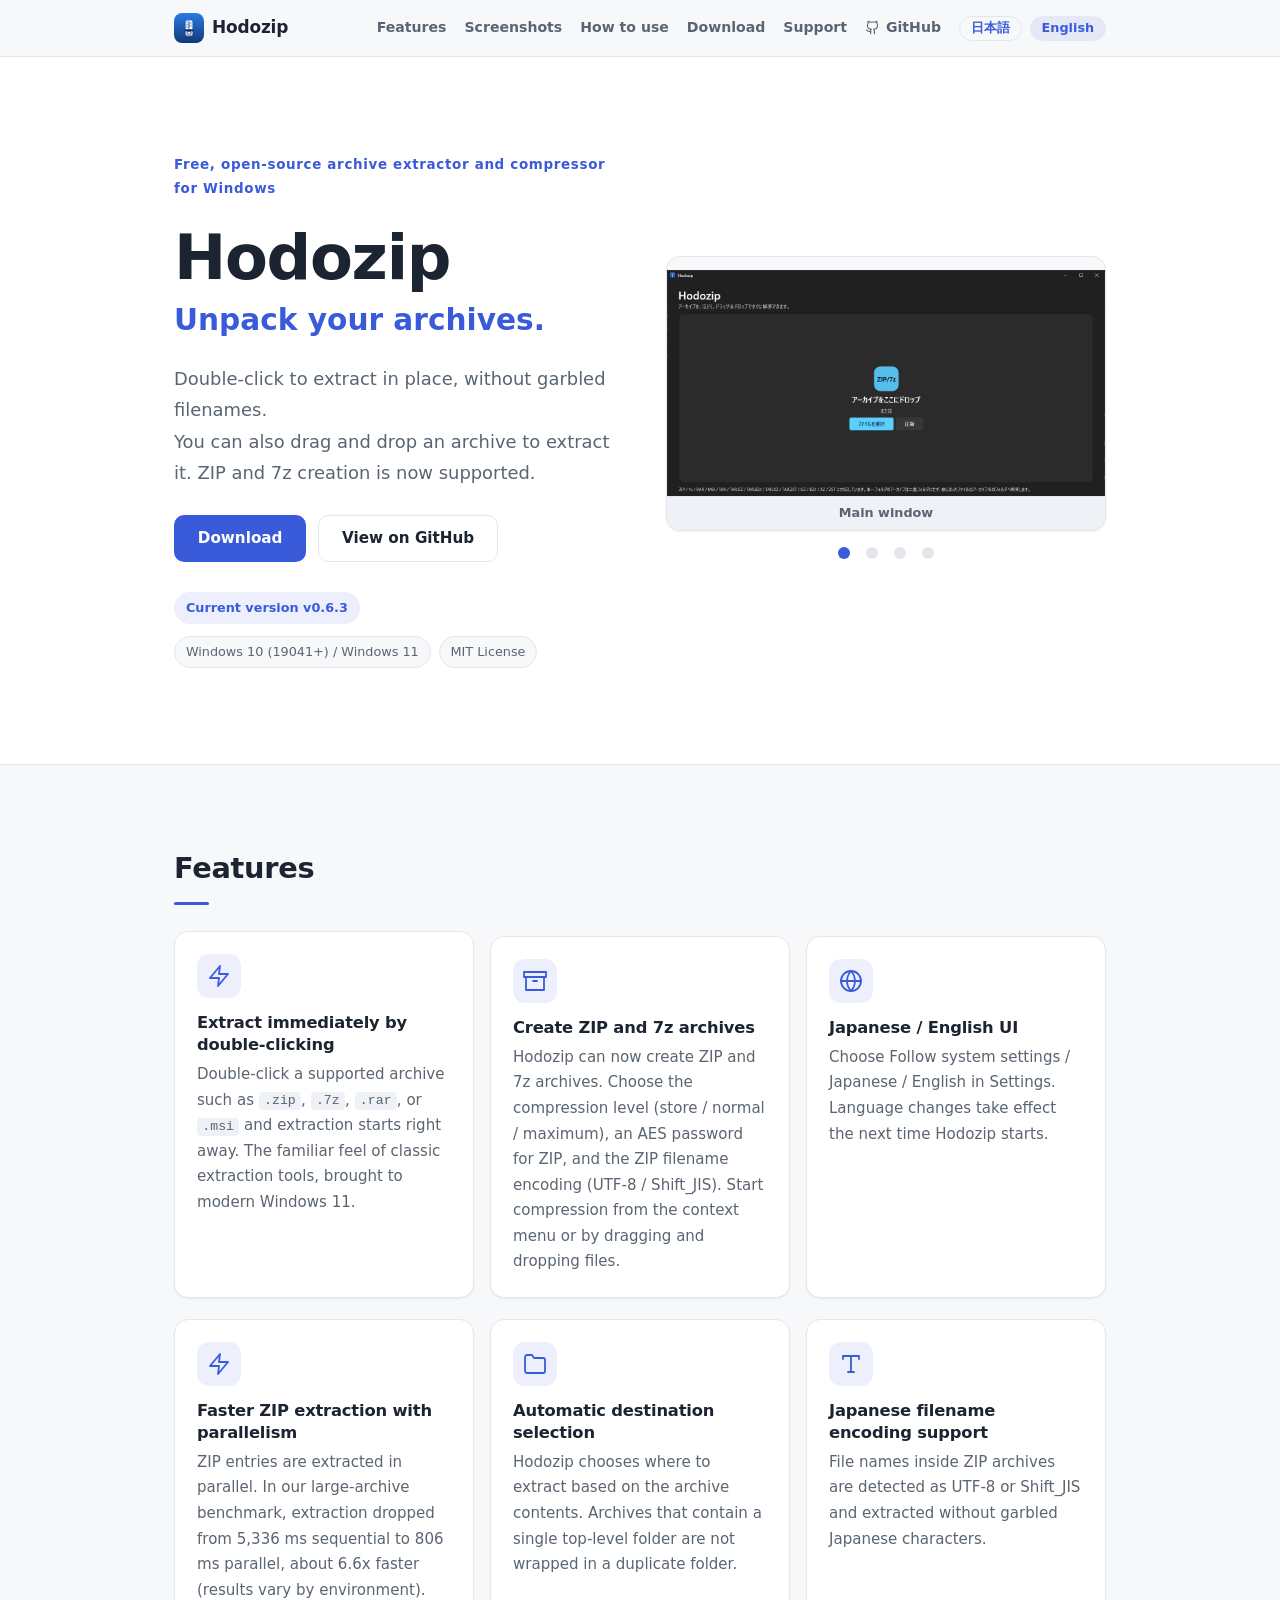
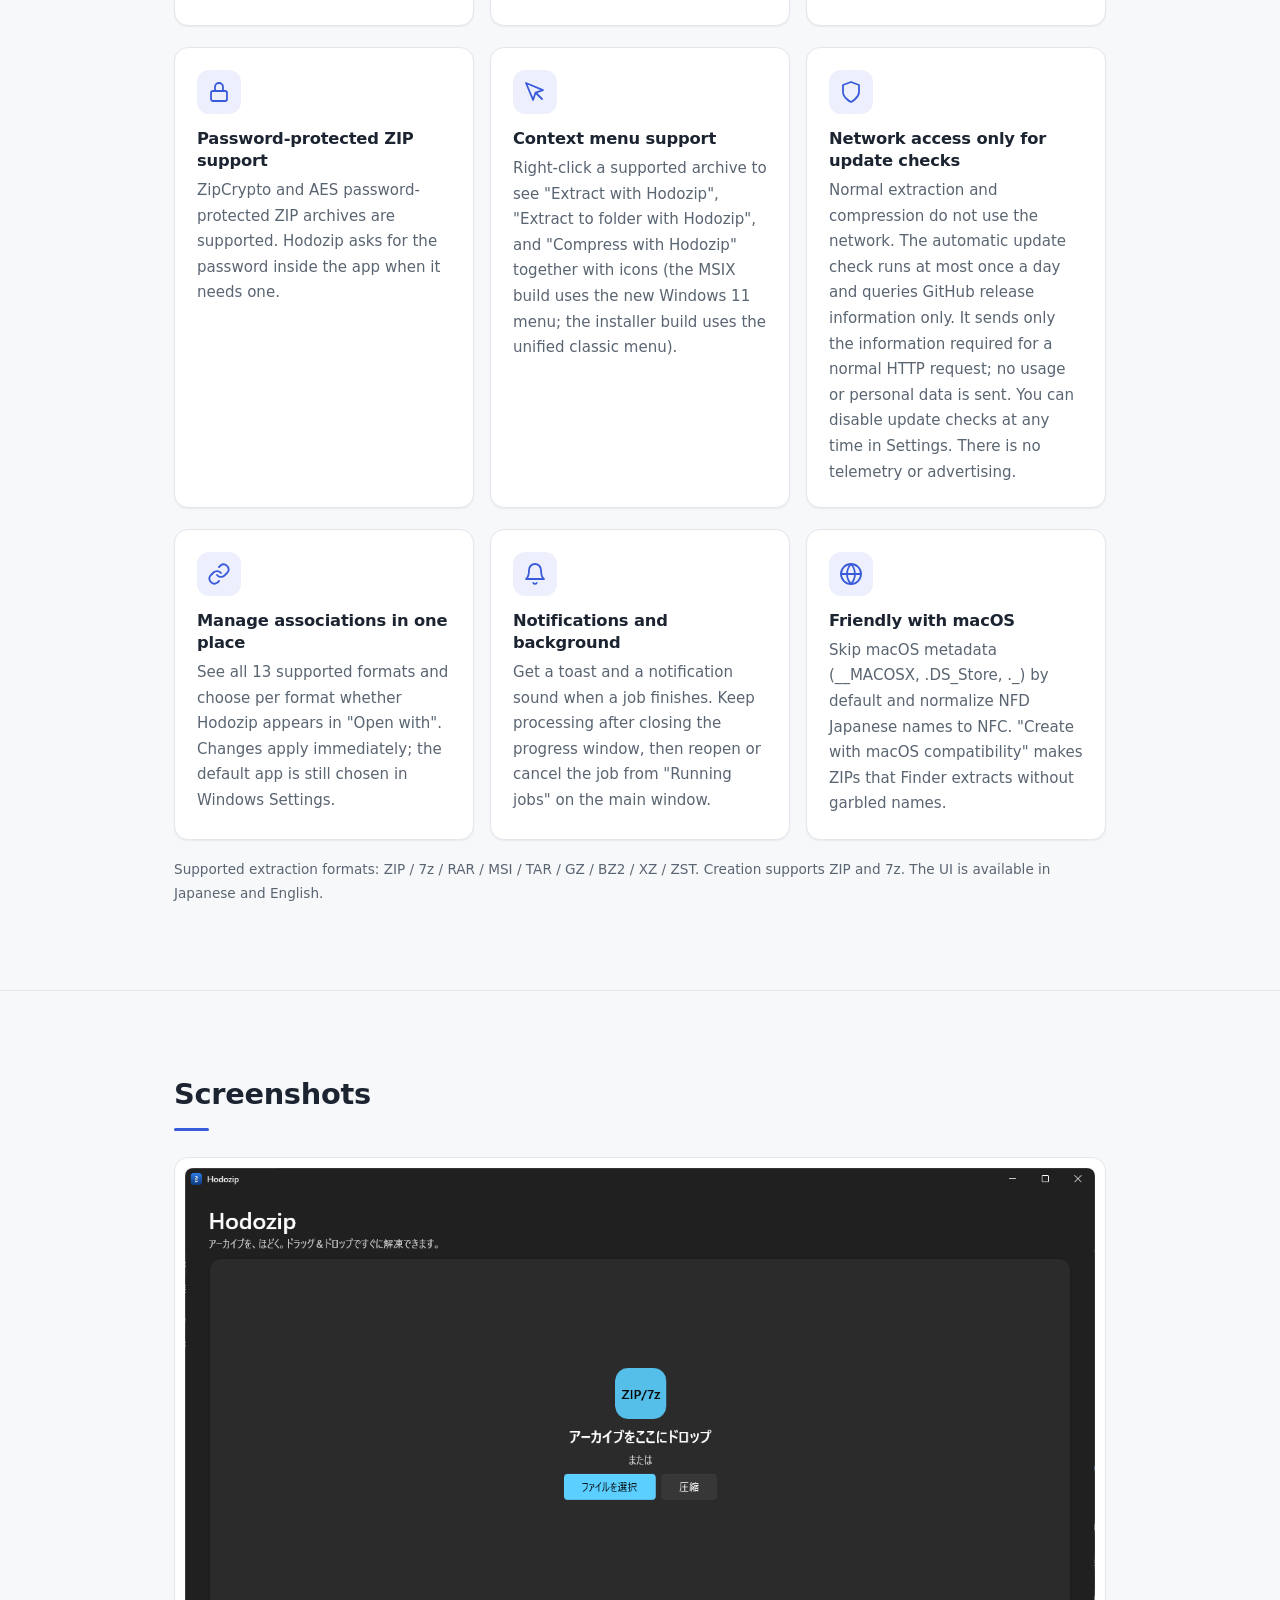
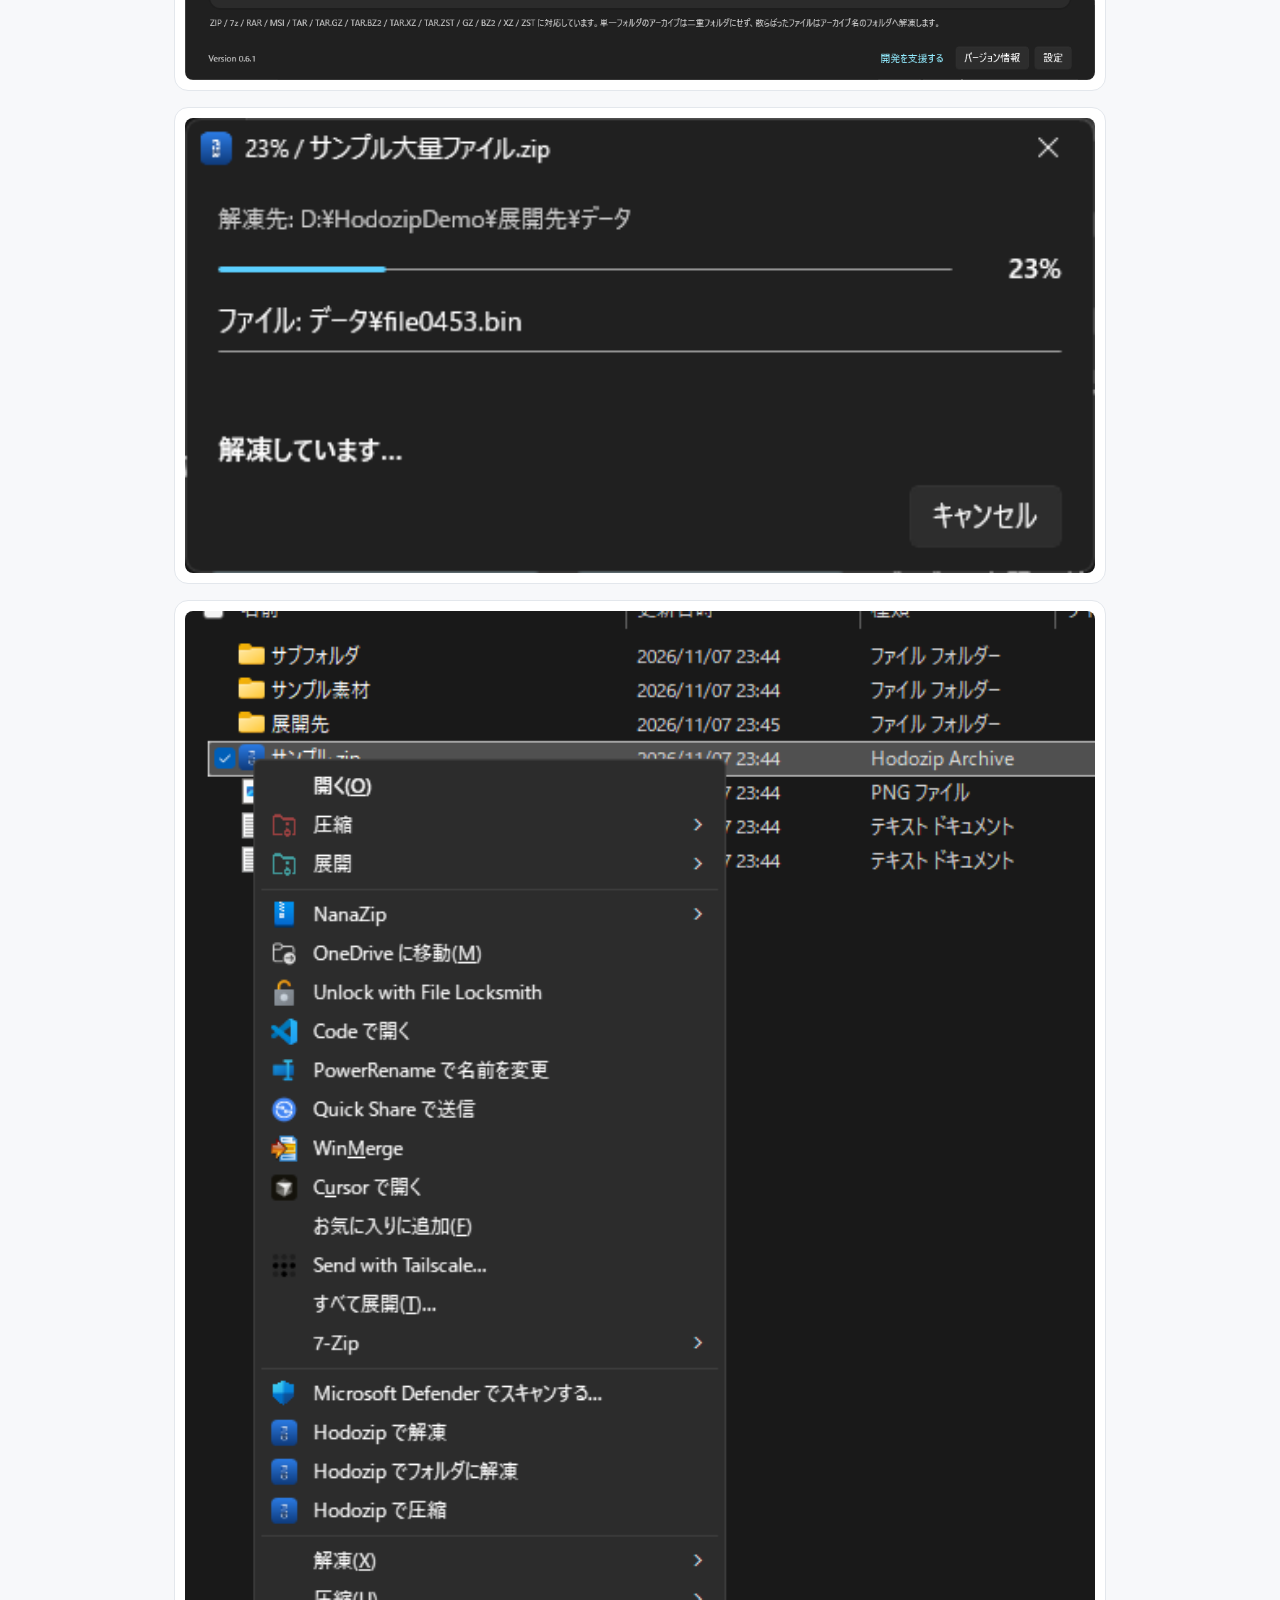
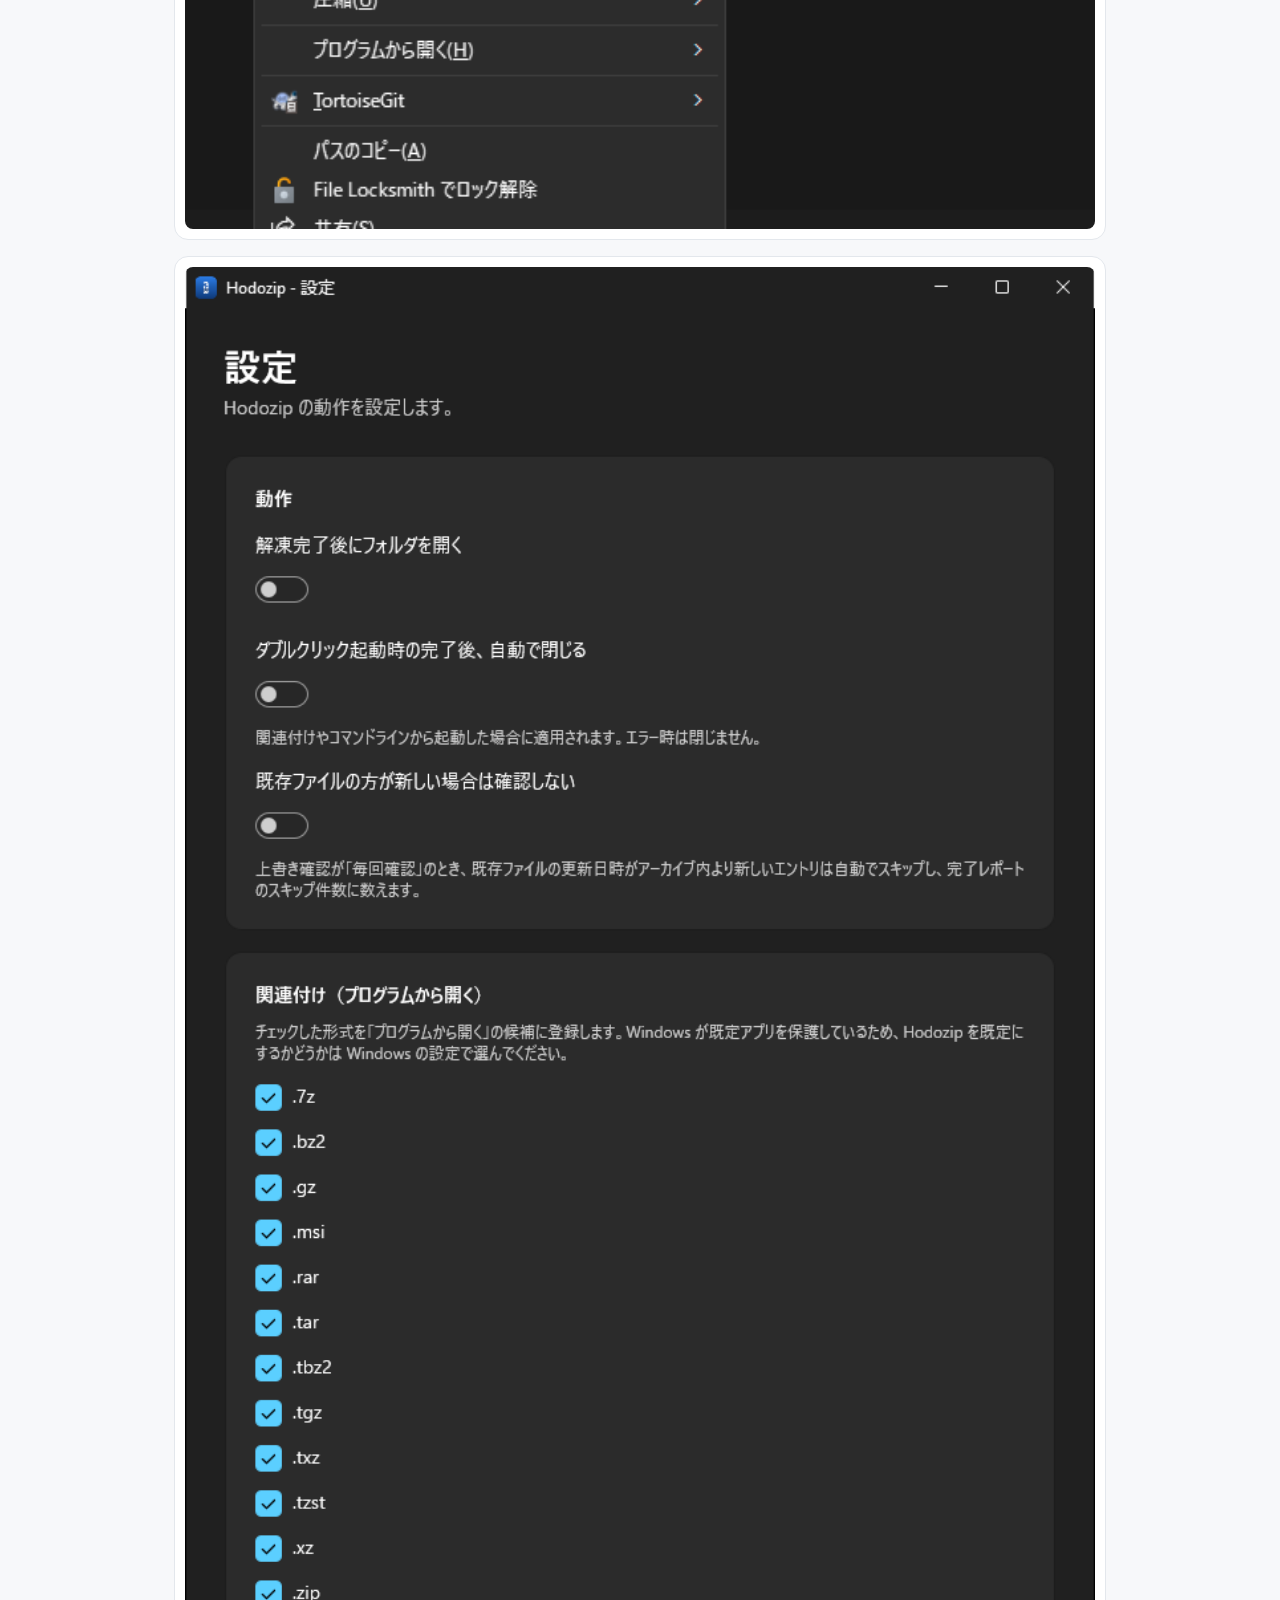
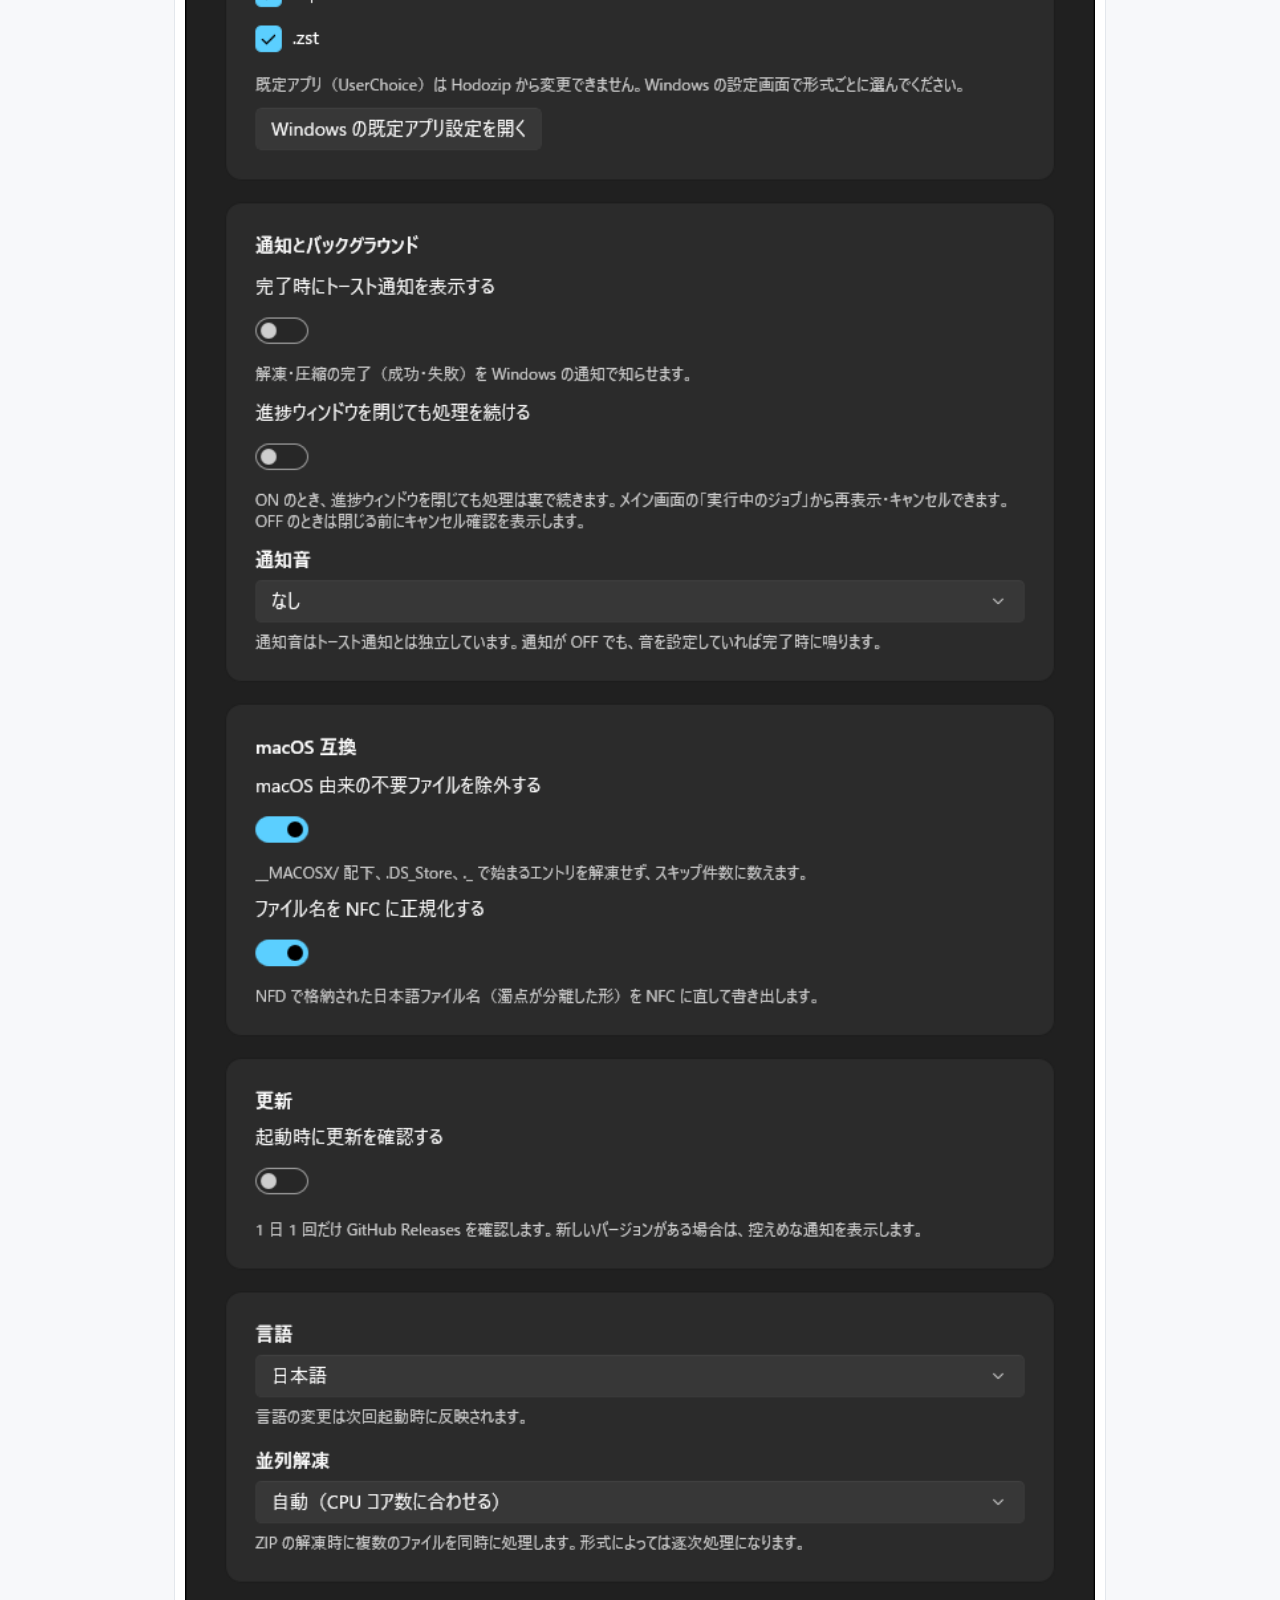
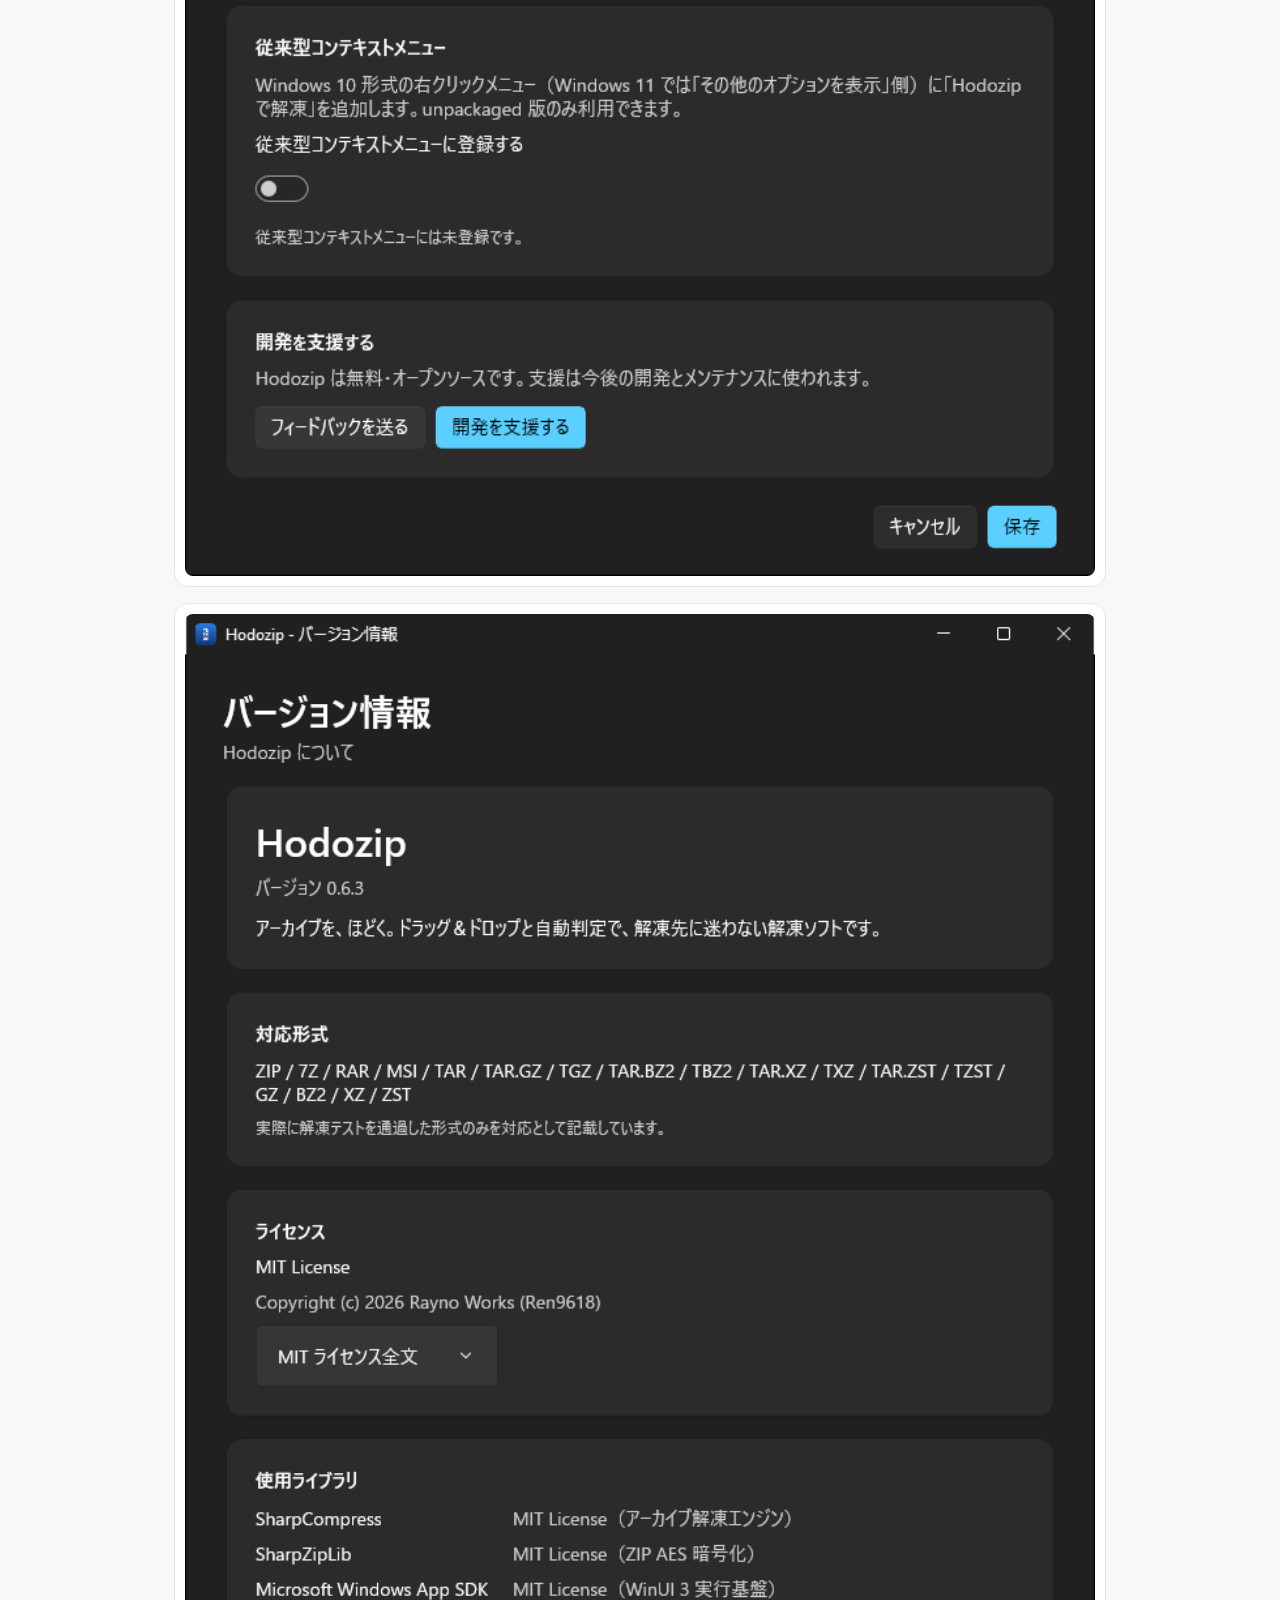
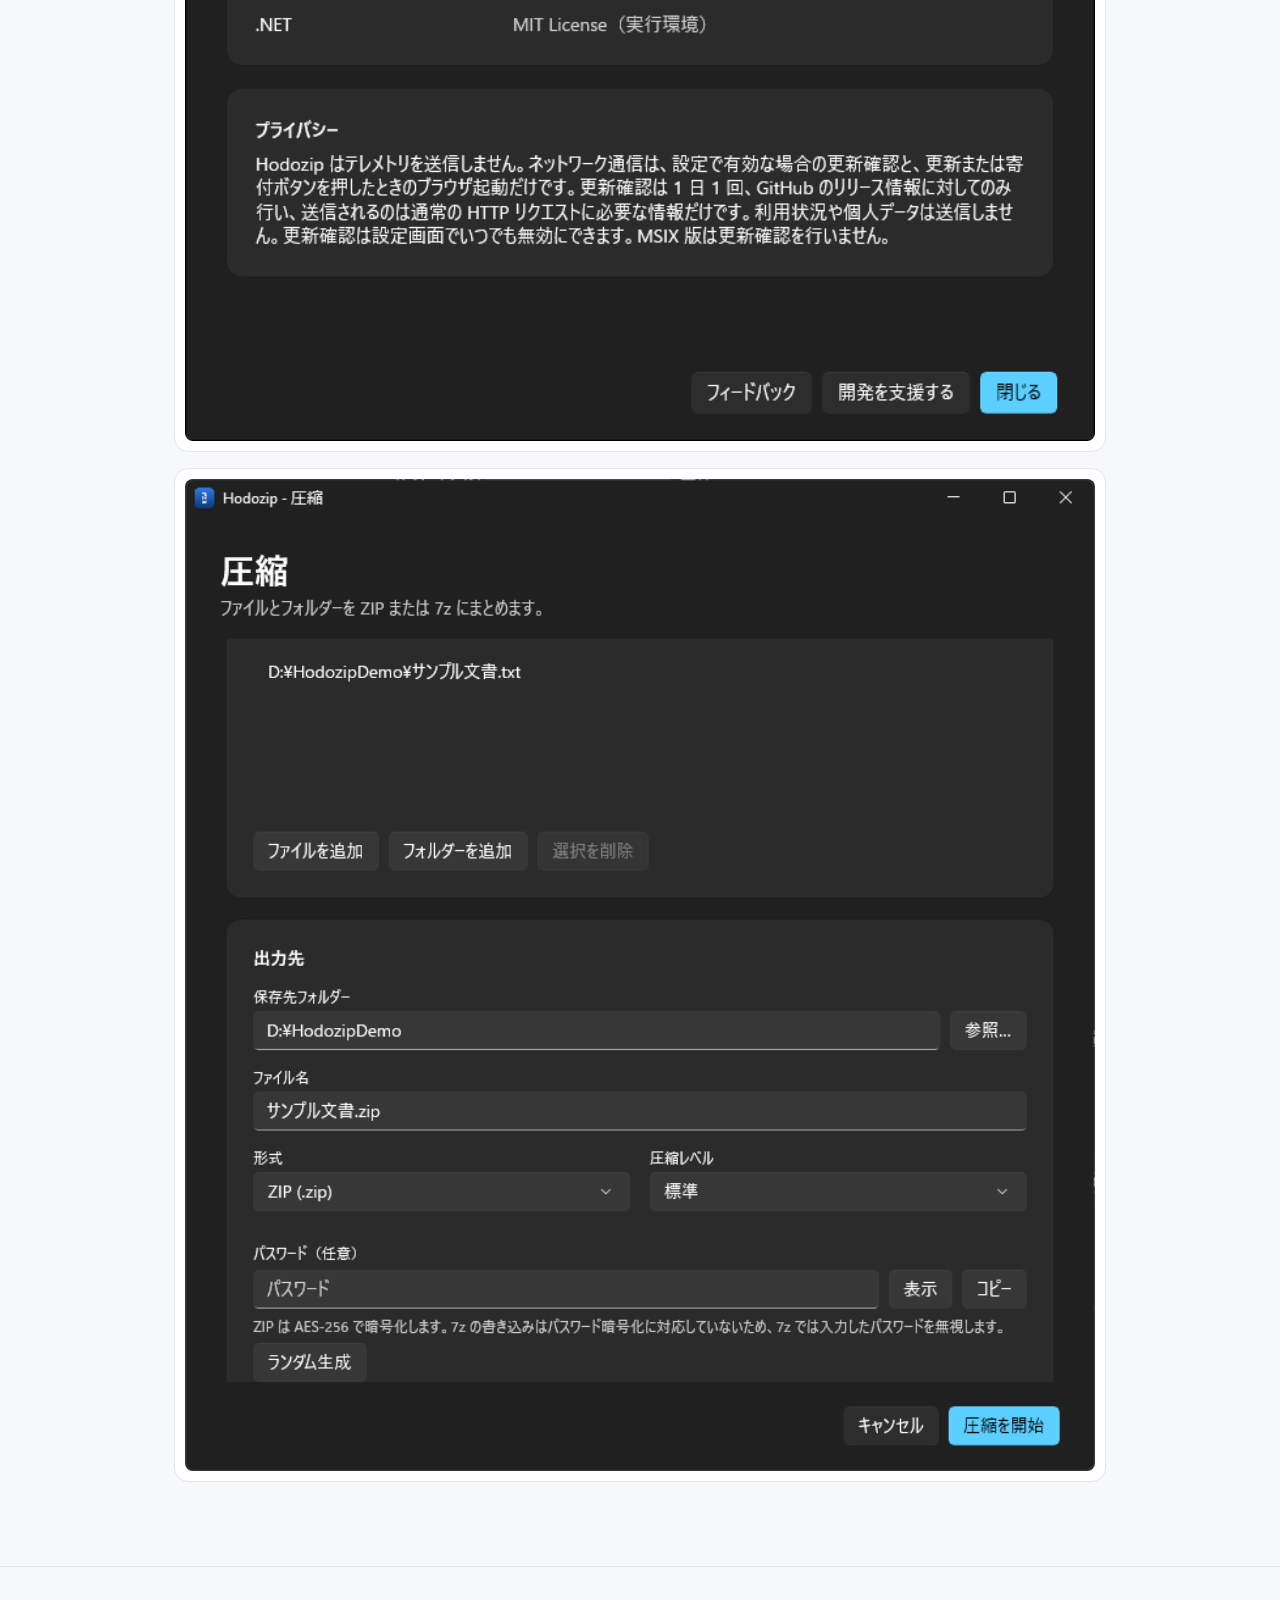
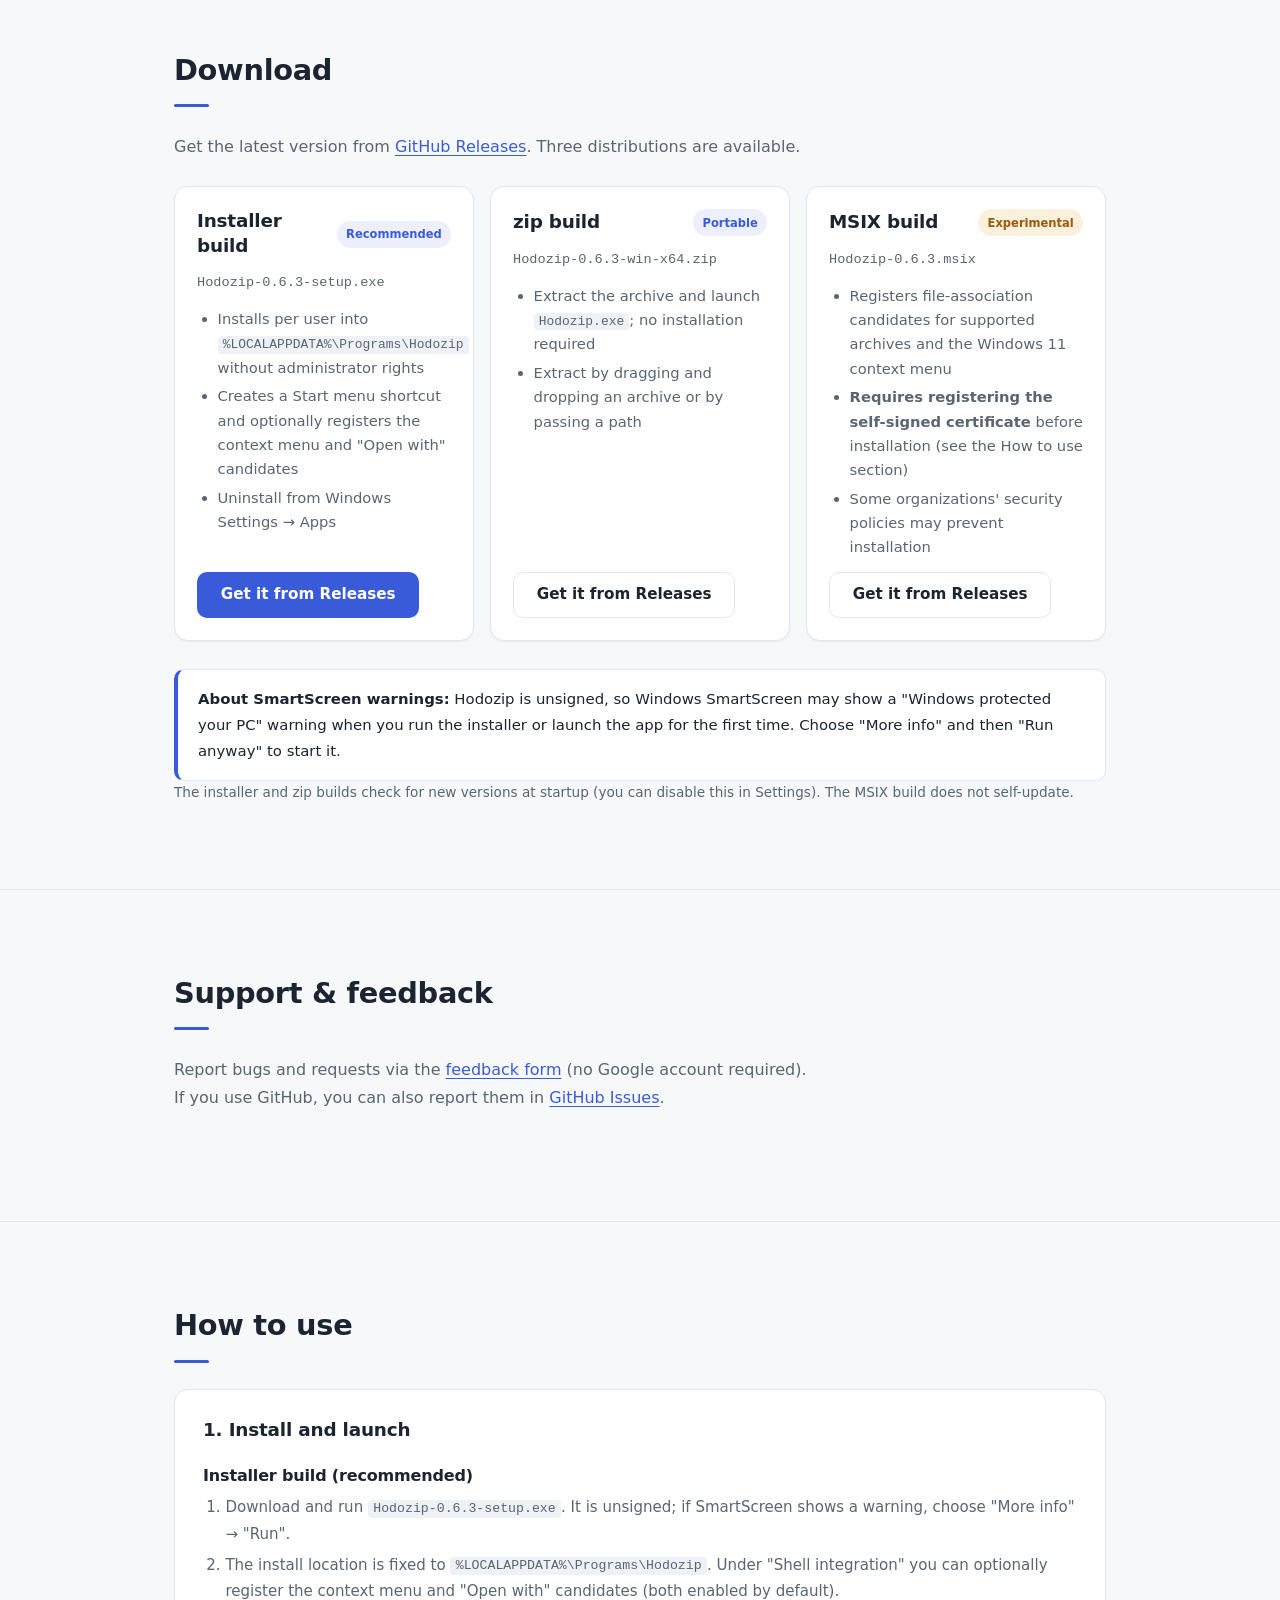
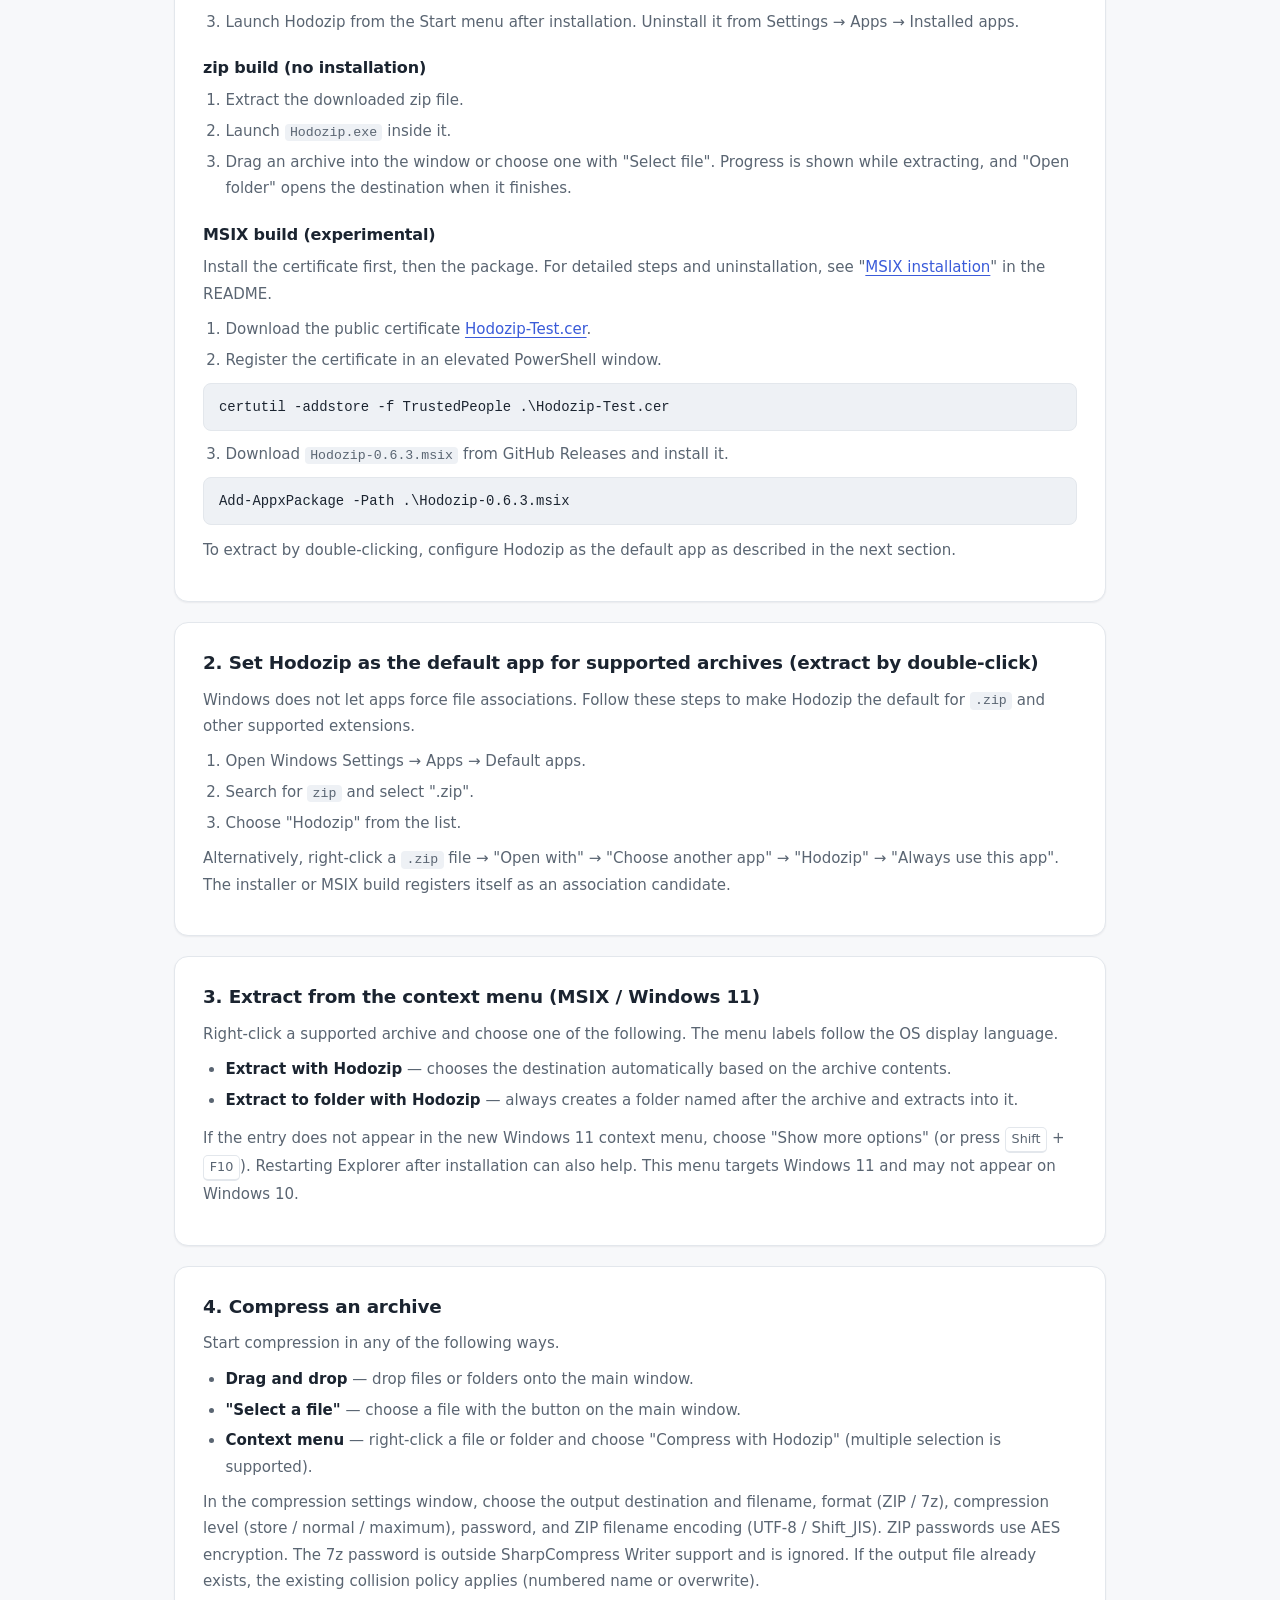
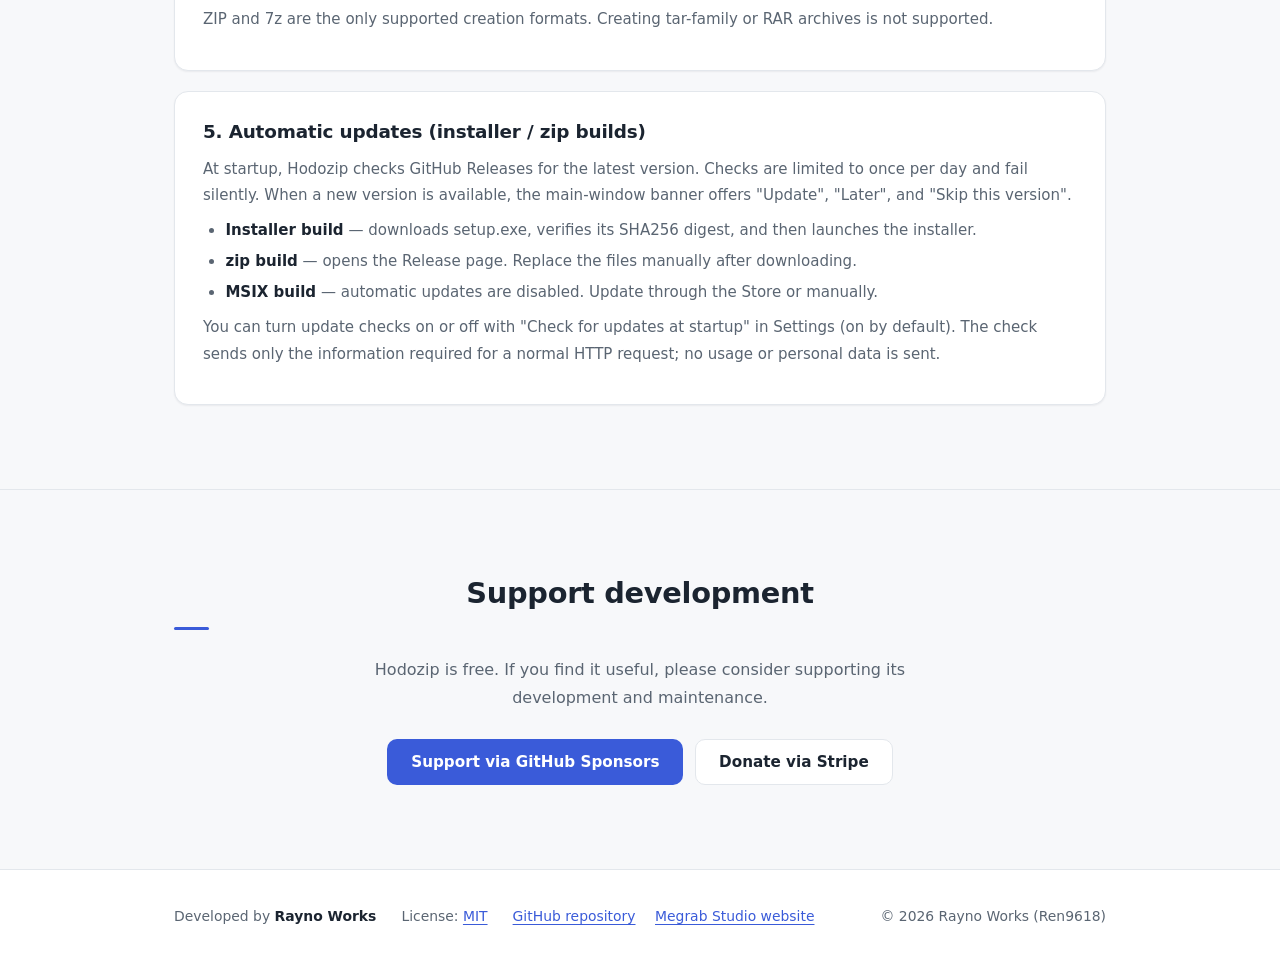
==== docs/en/index.html @ 1a8f5088 "docs: update website for v0.6.3" ====
<!DOCTYPE html>
<html lang="en">
<head>
<meta charset="utf-8">
<meta name="viewport" content="width=device-width, initial-scale=1">
<meta name="color-scheme" content="light dark">
<title>Hodozip | Unpack your archives. Archive extractor and compressor for Windows</title>
<meta name="description" content="Hodozip is a free, open-source archive extractor and compressor for Windows. Extract ZIP / 7z / RAR / MSI and more, and create ZIP / 7z archives. No telemetry or ads. Update checks can be disabled in Settings.">

<!-- OGP: add <meta property="og:image" content="relative image path"> below once a real image is available -->
<meta property="og:title" content="Hodozip | Unpack your archives.">
<meta property="og:description" content="A free, open-source archive extractor and compressor for Windows. Extract ZIP / 7z / RAR / MSI and more, and create ZIP / 7z archives.">
<meta property="og:type" content="website">

<!-- favicon: the app icon embedded in the exe (src/Hodozip/Assets/Hodozip.ico) is the source of truth -->
<link rel="icon" href="../favicon.ico" sizes="any">
<link rel="icon" type="image/png" sizes="32x32" href="../icons/icon-32.png">
<link rel="icon" type="image/png" sizes="192x192" href="../icons/icon-192.png">
<link rel="icon" type="image/png" sizes="512x512" href="../icons/icon-512.png">
<link rel="apple-touch-icon" sizes="180x180" href="../icons/apple-touch-icon.png">
<link rel="stylesheet" href="../style.css">
<script src="../js/hero-rotator.js" defer></script>
</head>
<body>

<!-- =========================================
     Site header (sticky; the language switch has moved here)
========================================= -->
<header class="site-header">
  <div class="container site-header-inner">
    <a class="site-brand" href="./">
      <img class="site-brand-icon" src="../icons/icon-32.png" srcset="../icons/icon-32.png 1x, ../icons/icon-192.png 2x" width="30" height="30" alt="Hodozip">
      Hodozip
    </a>
    <nav class="site-nav" aria-label="In-page navigation">
      <a class="nav-features" href="#features">Features</a>
      <a class="nav-screenshots" href="#screenshots">Screenshots</a>
      <a class="nav-howto" href="#howto">How to use</a>
      <a class="nav-download" href="#download">Download</a>
      <a class="nav-support" href="#support">Support</a>
      <a class="nav-github" href="https://github.com/Ren9618/Hodozip">
        <svg viewBox="0 0 24 24" aria-hidden="true"><path d="M15 22v-4a4.8 4.8 0 0 0-1-3.5c3 0 6-2 6-5.5.08-1.25-.27-2.48-1-3.5.28-1.15.28-2.35 0-3.5 0 0-1 0-3 1.5-2.64-.5-5.36-.5-8 0C6 2 5 2 5 2c-.3 1.15-.3 2.35 0 3.5A5.403 5.403 0 0 0 4 9c0 3.5 3 5.5 6 5.5-.39.49-.68 1.05-.85 1.65-.17.6-.22 1.23-.15 1.85v4"/><path d="M9 18c-4.51 2-5-2-7-2"/></svg>
        GitHub
      </a>
    </nav>
    <nav class="lang-switch" aria-label="Language">
      <a href="../" lang="ja">日本語</a>
      <span aria-current="page">English</span>
    </nav>
  </div>
</header>

<!-- =========================================
     Hero
========================================= -->
<header class="hero">
  <div class="container hero-grid">
    <div class="hero-text">
      <p class="hero-eyebrow">Free, open-source archive extractor and compressor for Windows</p>
      <h1 class="hero-title">Hodozip</h1>
      <p class="hero-tagline">Unpack your archives.</p>
      <p class="hero-lead">Double-click to extract in place, without garbled filenames.<br>
      You can also drag and drop an archive to extract it. ZIP and 7z creation is now supported.</p>
      <div class="hero-actions">
        <a class="btn btn-primary" href="https://github.com/Ren9618/Hodozip/releases/latest">Download</a>
        <a class="btn btn-ghost" href="https://github.com/Ren9618/Hodozip">View on GitHub</a>
      </div>
      <ul class="hero-chips" aria-label="Version and requirements">
        <li class="chip-accent">Current version v0.6.3</li>
        <li>Windows 10 (19041+) / Windows 11</li>
        <li>MIT License</li>
      </ul>
    </div>
    <figure class="hero-rot" aria-label="Hodozip screenshot gallery">
      <div class="hero-rot-frame">
        <img class="hero-rot-slide is-active" src="../screenshots/main-window.png" width="1280" height="720" loading="eager" decoding="async" alt="Hodozip's main window. Drop an archive here to extract it." data-caption="Main window">
        <img class="hero-rot-slide" src="../screenshots/context-menu.png" width="560" height="750" loading="lazy" decoding="async" alt="The Explorer right-click menu with 'Extract with Hodozip', 'Extract to folder with Hodozip', and 'Compress with Hodozip'." data-caption="Right-click menu">
        <img class="hero-rot-slide" src="../screenshots/progress.png" width="466" height="233" loading="lazy" decoding="async" alt="The progress window while an archive is being extracted." data-caption="Extracting">
        <img class="hero-rot-slide" src="../screenshots/compression.png" width="746" height="813" loading="lazy" decoding="async" alt="The compression dialog, showing the password field and more." data-caption="Compression dialog">
        <figcaption class="hero-rot-caption" aria-live="polite">Main window</figcaption>
      </div>
      <div class="hero-rot-dots" role="group" aria-label="Switch screenshots">
        <button type="button" class="hero-rot-dot is-active" aria-label="Show slide 1: Main window" aria-current="true"></button>
        <button type="button" class="hero-rot-dot" aria-label="Show slide 2: Right-click menu"></button>
        <button type="button" class="hero-rot-dot" aria-label="Show slide 3: Extracting"></button>
        <button type="button" class="hero-rot-dot" aria-label="Show slide 4: Compression dialog"></button>
      </div>
    </figure>
  </div>
</header>

<main>

<!-- =========================================
     Features
========================================= -->
<section class="section" id="features">
  <div class="container">
    <h2 class="section-title">Features</h2>
    <ul class="feature-grid">
      <li class="card feature">
        <span class="feature-icon" aria-hidden="true">
          <svg viewBox="0 0 24 24"><path d="M13 2 3 14h9l-1 8 10-12h-9l1-8Z"/></svg>
        </span>
        <h3>Extract immediately by double-clicking</h3>
        <p>Double-click a supported archive such as <code>.zip</code>, <code>.7z</code>, <code>.rar</code>, or <code>.msi</code> and extraction starts right away. The familiar feel of classic extraction tools, brought to modern Windows 11.</p>
      </li>
      <li class="card feature">
        <span class="feature-icon" aria-hidden="true">
          <svg viewBox="0 0 24 24"><path d="M21 8v13H3V8"/><path d="M1 3h22v5H1z"/><path d="M10 12h4"/></svg>
        </span>
        <h3>Create ZIP and 7z archives</h3>
        <p>Hodozip can now create ZIP and 7z archives. Choose the compression level (store / normal / maximum), an AES password for ZIP, and the ZIP filename encoding (UTF-8 / Shift_JIS). Start compression from the context menu or by dragging and dropping files.</p>
      </li>
      <li class="card feature">
        <span class="feature-icon" aria-hidden="true">
          <svg viewBox="0 0 24 24"><circle cx="12" cy="12" r="10"/><path d="M2 12h20"/><path d="M12 2a15.3 15.3 0 0 1 4 10 15.3 15.3 0 0 1-4 10 15.3 15.3 0 0 1-4-10 15.3 15.3 0 0 1 4-10z"/></svg>
        </span>
        <h3>Japanese / English UI</h3>
        <p>Choose Follow system settings / Japanese / English in Settings. Language changes take effect the next time Hodozip starts.</p>
      </li>
      <li class="card feature">
        <span class="feature-icon" aria-hidden="true">
          <svg viewBox="0 0 24 24"><path d="M13 2 3 14h9l-1 8 10-12h-9l1-8Z"/></svg>
        </span>
        <h3>Faster ZIP extraction with parallelism</h3>
        <p>ZIP entries are extracted in parallel. In our large-archive benchmark, extraction dropped from 5,336 ms sequential to 806 ms parallel, about 6.6x faster (results vary by environment).</p>
      </li>
      <li class="card feature">
        <span class="feature-icon" aria-hidden="true">
          <svg viewBox="0 0 24 24"><path d="M22 19a2 2 0 0 1-2 2H4a2 2 0 0 1-2-2V5a2 2 0 0 1 2-2h5l2 3h9a2 2 0 0 1 2 2z"/></svg>
        </span>
        <h3>Automatic destination selection</h3>
        <p>Hodozip chooses where to extract based on the archive contents. Archives that contain a single top-level folder are not wrapped in a duplicate folder.</p>
      </li>
      <li class="card feature">
        <span class="feature-icon" aria-hidden="true">
          <svg viewBox="0 0 24 24"><polyline points="4 7 4 4 20 4 20 7"/><line x1="9" y1="20" x2="15" y2="20"/><line x1="12" y1="4" x2="12" y2="20"/></svg>
        </span>
        <h3>Japanese filename encoding support</h3>
        <p>File names inside ZIP archives are detected as UTF-8 or Shift_JIS and extracted without garbled Japanese characters.</p>
      </li>
      <li class="card feature">
        <span class="feature-icon" aria-hidden="true">
          <svg viewBox="0 0 24 24"><rect x="4" y="11" width="16" height="10" rx="2"/><path d="M8 11V7a4 4 0 0 1 8 0v4"/></svg>
        </span>
        <h3>Password-protected ZIP support</h3>
        <p>ZipCrypto and AES password-protected ZIP archives are supported. Hodozip asks for the password inside the app when it needs one.</p>
      </li>
      <li class="card feature">
        <span class="feature-icon" aria-hidden="true">
          <svg viewBox="0 0 24 24"><path d="M3 3l7.07 16.97 2.51-7.39 7.39-2.51L3 3z"/><path d="M13 13l6 6"/></svg>
        </span>
        <h3>Context menu support</h3>
        <p>Right-click a supported archive to see "Extract with Hodozip", "Extract to folder with Hodozip", and "Compress with Hodozip" together with icons (the MSIX build uses the new Windows 11 menu; the installer build uses the unified classic menu).</p>
      </li>
      <li class="card feature">
        <span class="feature-icon" aria-hidden="true">
          <svg viewBox="0 0 24 24"><path d="M12 22s8-4 8-10V5l-8-3-8 3v7c0 6 8 10 8 10z"/></svg>
        </span>
        <h3>Network access only for update checks</h3>
        <p>Normal extraction and compression do not use the network. The automatic update check runs at most once a day and queries GitHub release information only. It sends only the information required for a normal HTTP request; no usage or personal data is sent. You can disable update checks at any time in Settings. There is no telemetry or advertising.</p>
      </li>
      <li class="card feature">
        <span class="feature-icon" aria-hidden="true">
          <svg viewBox="0 0 24 24"><path d="M10 13a5 5 0 0 0 7.5.5l3-3a5 5 0 0 0-7-7l-1.5 1.5"/><path d="M14 11a5 5 0 0 0-7.5-.5l-3 3a5 5 0 0 0 7 7l1.5-1.5"/></svg>
        </span>
        <h3>Manage associations in one place</h3>
        <p>See all 13 supported formats and choose per format whether Hodozip appears in "Open with". Changes apply immediately; the default app is still chosen in Windows Settings.</p>
      </li>
      <li class="card feature">
        <span class="feature-icon" aria-hidden="true">
          <svg viewBox="0 0 24 24"><path d="M18 8a6 6 0 0 0-12 0c0 7-3 9-3 9h18s-3-2-3-9"/><path d="M13.7 21a2 2 0 0 1-3.4 0"/></svg>
        </span>
        <h3>Notifications and background</h3>
        <p>Get a toast and a notification sound when a job finishes. Keep processing after closing the progress window, then reopen or cancel the job from "Running jobs" on the main window.</p>
      </li>
      <li class="card feature">
        <span class="feature-icon" aria-hidden="true">
          <svg viewBox="0 0 24 24"><circle cx="12" cy="12" r="10"/><path d="M2 12h20"/><path d="M12 2a15.3 15.3 0 0 1 4 10 15.3 15.3 0 0 1-4 10 15.3 15.3 0 0 1-4-10 15.3 15.3 0 0 1 4-10z"/></svg>
        </span>
        <h3>Friendly with macOS</h3>
        <p>Skip macOS metadata (__MACOSX, .DS_Store, ._) by default and normalize NFD Japanese names to NFC. "Create with macOS compatibility" makes ZIPs that Finder extracts without garbled names.</p>
      </li>
    </ul>
    <p class="note features-note">Supported extraction formats: ZIP / 7z / RAR / MSI / TAR / GZ / BZ2 / XZ / ZST. Creation supports ZIP and 7z. The UI is available in Japanese and English.</p>
  </div>
</section>

<!-- =========================================
     Screenshots (captured on v0.6.3)
========================================= -->
<section class="section" id="screenshots">
  <div class="container">
    <h2 class="section-title">Screenshots</h2>
    <figure class="shot-frame has-image">
      <img class="shot" src="../screenshots/main-window.png" width="1280" height="720"
           alt="Hodozip main window. Drop an archive here or choose a file to extract it." loading="lazy">
    </figure>
    <figure class="shot-frame has-image" style="margin-top: 16px;">
      <img class="shot" src="../screenshots/progress.png" width="466" height="233"
           alt="Progress window while extracting a large archive, showing overall and per-file progress and the destination." loading="lazy">
    </figure>
    <figure class="shot-frame has-image" style="margin-top: 16px;">
      <img class="shot" src="../screenshots/context-menu.png" width="560" height="750"
           alt="Explorer context menu with the three Hodozip commands shown consecutively with icons: Extract, Extract to folder, and Compress." loading="lazy">
    </figure>
    <figure class="shot-frame has-image" style="margin-top: 16px;">
      <img class="shot" src="../screenshots/settings.png" width="686" height="2645"
           alt="Lower half of the Settings window: the association manager (a checklist of 13 formats), notifications, language, and other options, with the &quot;Send feedback&quot; button in the support card at the bottom." loading="lazy">
    </figure>
    <figure class="shot-frame has-image" style="margin-top: 16px;">
      <img class="shot" src="../screenshots/about.png" width="697" height="1093"
           alt="About window showing version 0.6.3, supported formats, and licenses, with &quot;Feedback&quot; and &quot;Support development&quot; buttons at the bottom." loading="lazy">
    </figure>
    <figure class="shot-frame has-image" style="margin-top: 16px;">
      <img class="shot" src="../screenshots/compression.png" width="746" height="813"
           alt="Compression dialog showing the password field, show/copy buttons, and the random password generator." loading="lazy">
    </figure>
  </div>
</section>

<!-- =========================================
     Download
========================================= -->
<section class="section" id="download">
  <div class="container">
    <h2 class="section-title">Download</h2>
    <p class="section-lead">Get the latest version from <a class="inline-link" href="https://github.com/Ren9618/Hodozip/releases/latest">GitHub Releases</a>. Three distributions are available.</p>
    <div class="dl-grid">
      <article class="card dl-card">
        <div class="dl-head">
          <h3>Installer build</h3>
          <span class="badge">Recommended</span>
        </div>
        <p class="dl-file">Hodozip-0.6.3-setup.exe</p>
        <ul class="dl-list">
          <li>Installs per user into <code>%LOCALAPPDATA%\Programs\Hodozip</code> without administrator rights</li>
          <li>Creates a Start menu shortcut and optionally registers the context menu and "Open with" candidates</li>
          <li>Uninstall from Windows Settings → Apps</li>
        </ul>
        <a class="btn btn-primary" href="https://github.com/Ren9618/Hodozip/releases/latest">Get it from Releases</a>
      </article>
      <article class="card dl-card">
        <div class="dl-head">
          <h3>zip build</h3>
          <span class="badge">Portable</span>
        </div>
        <p class="dl-file">Hodozip-0.6.3-win-x64.zip</p>
        <ul class="dl-list">
          <li>Extract the archive and launch <code>Hodozip.exe</code>; no installation required</li>
          <li>Extract by dragging and dropping an archive or by passing a path</li>
        </ul>
        <a class="btn btn-ghost" href="https://github.com/Ren9618/Hodozip/releases/latest">Get it from Releases</a>
      </article>
      <article class="card dl-card">
        <div class="dl-head">
          <h3>MSIX build</h3>
          <span class="badge badge-warn">Experimental</span>
        </div>
        <p class="dl-file">Hodozip-0.6.3.msix</p>
        <ul class="dl-list">
          <li>Registers file-association candidates for supported archives and the Windows 11 context menu</li>
          <li><strong>Requires registering the self-signed certificate</strong> before installation (see the How to use section)</li>
          <li>Some organizations' security policies may prevent installation</li>
        </ul>
        <a class="btn btn-ghost" href="https://github.com/Ren9618/Hodozip/releases/latest">Get it from Releases</a>
      </article>
    </div>
    <aside class="callout">
      <p><strong>About SmartScreen warnings:</strong> Hodozip is unsigned, so Windows SmartScreen may show a "Windows protected your PC" warning when you run the installer or launch the app for the first time. Choose "More info" and then "Run anyway" to start it.</p>
    </aside>
    <p class="note">The installer and zip builds check for new versions at startup (you can disable this in Settings). The MSIX build does not self-update.</p>
  </div>
</section>

<!-- =========================================
     Support & feedback
========================================= -->
<section class="section" id="feedback">
  <div class="container">
    <h2 class="section-title">Support &amp; feedback</h2>
    <p class="section-lead">Report bugs and requests via the <a class="inline-link" href="https://docs.google.com/forms/d/e/1FAIpQLScFpnTH8fFGBcCQfoNoN7O-mGnPb1u8aLhShMMQZ8uFLxQ9GQ/viewform">feedback form</a> (no Google account required). If you use GitHub, you can also report them in <a class="inline-link" href="https://github.com/Ren9618/Hodozip/issues">GitHub Issues</a>.</p>
  </div>
</section>

<!-- =========================================
     How to use
========================================= -->
<section class="section" id="howto">
  <div class="container">
    <h2 class="section-title">How to use</h2>

    <article class="howto-block">
      <h3>1. Install and launch</h3>
      <h4>Installer build (recommended)</h4>
      <ol>
        <li>Download and run <code>Hodozip-0.6.3-setup.exe</code>. It is unsigned; if SmartScreen shows a warning, choose "More info" → "Run".</li>
        <li>The install location is fixed to <code>%LOCALAPPDATA%\Programs\Hodozip</code>. Under "Shell integration" you can optionally register the context menu and "Open with" candidates (both enabled by default).</li>
        <li>Launch Hodozip from the Start menu after installation. Uninstall it from Settings → Apps → Installed apps.</li>
      </ol>
      <h4>zip build (no installation)</h4>
      <ol>
        <li>Extract the downloaded zip file.</li>
        <li>Launch <code>Hodozip.exe</code> inside it.</li>
        <li>Drag an archive into the window or choose one with "Select file". Progress is shown while extracting, and "Open folder" opens the destination when it finishes.</li>
      </ol>
      <h4>MSIX build (experimental)</h4>
      <p>Install the certificate first, then the package. For detailed steps and uninstallation, see "<a class="inline-link" href="https://github.com/Ren9618/Hodozip/blob/main/README.en.md#msix-installation-advanced-experimental">MSIX installation</a>" in the README.</p>
      <ol>
        <li>Download the public certificate <a class="inline-link" href="https://github.com/Ren9618/Hodozip/raw/v0.6.3/packaging/certs/Hodozip-Test.cer">Hodozip-Test.cer</a>.</li>
        <li>Register the certificate in an elevated PowerShell window.</li>
      </ol>
      <pre><code>certutil -addstore -f TrustedPeople .\Hodozip-Test.cer</code></pre>
      <ol start="3">
        <li>Download <code>Hodozip-0.6.3.msix</code> from GitHub Releases and install it.</li>
      </ol>
      <pre><code>Add-AppxPackage -Path .\Hodozip-0.6.3.msix</code></pre>
      <p class="note">To extract by double-clicking, configure Hodozip as the default app as described in the next section.</p>
    </article>

    <article class="howto-block">
      <h3>2. Set Hodozip as the default app for supported archives (extract by double-click)</h3>
      <p>Windows does not let apps force file associations. Follow these steps to make Hodozip the default for <code>.zip</code> and other supported extensions.</p>
      <ol>
        <li>Open Windows Settings → Apps → Default apps.</li>
        <li>Search for <code>zip</code> and select ".zip".</li>
        <li>Choose "Hodozip" from the list.</li>
      </ol>
      <p>Alternatively, right-click a <code>.zip</code> file → "Open with" → "Choose another app" → "Hodozip" → "Always use this app". The installer or MSIX build registers itself as an association candidate.</p>
    </article>

    <article class="howto-block">
      <h3>3. Extract from the context menu (MSIX / Windows 11)</h3>
      <p>Right-click a supported archive and choose one of the following. The menu labels follow the OS display language.</p>
      <ul>
        <li><strong>Extract with Hodozip</strong> — chooses the destination automatically based on the archive contents.</li>
        <li><strong>Extract to folder with Hodozip</strong> — always creates a folder named after the archive and extracts into it.</li>
      </ul>
      <p class="note">If the entry does not appear in the new Windows 11 context menu, choose "Show more options" (or press <kbd>Shift</kbd> + <kbd>F10</kbd>). Restarting Explorer after installation can also help. This menu targets Windows 11 and may not appear on Windows 10.</p>
    </article>

    <article class="howto-block">
      <h3>4. Compress an archive</h3>
      <p>Start compression in any of the following ways.</p>
      <ul>
        <li><strong>Drag and drop</strong> — drop files or folders onto the main window.</li>
        <li><strong>"Select a file"</strong> — choose a file with the button on the main window.</li>
        <li><strong>Context menu</strong> — right-click a file or folder and choose "Compress with Hodozip" (multiple selection is supported).</li>
      </ul>
      <p>In the compression settings window, choose the output destination and filename, format (ZIP / 7z), compression level (store / normal / maximum), password, and ZIP filename encoding (UTF-8 / Shift_JIS). ZIP passwords use AES encryption. The 7z password is outside SharpCompress Writer support and is ignored. If the output file already exists, the existing collision policy applies (numbered name or overwrite).</p>
      <p class="note">ZIP and 7z are the only supported creation formats. Creating tar-family or RAR archives is not supported.</p>
    </article>

    <article class="howto-block">
      <h3>5. Automatic updates (installer / zip builds)</h3>
      <p>At startup, Hodozip checks GitHub Releases for the latest version. Checks are limited to once per day and fail silently. When a new version is available, the main-window banner offers "Update", "Later", and "Skip this version".</p>
      <ul>
        <li><strong>Installer build</strong> — downloads setup.exe, verifies its SHA256 digest, and then launches the installer.</li>
        <li><strong>zip build</strong> — opens the Release page. Replace the files manually after downloading.</li>
        <li><strong>MSIX build</strong> — automatic updates are disabled. Update through the Store or manually.</li>
      </ul>
      <p>You can turn update checks on or off with "Check for updates at startup" in Settings (on by default). The check sends only the information required for a normal HTTP request; no usage or personal data is sent.</p>
    </article>
  </div>
</section>

<!-- =========================================
     Support development
========================================= -->
<section class="section" id="support">
  <div class="container">
    <h2 class="section-title">Support development</h2>
    <p class="section-lead">Hodozip is free. If you find it useful, please consider supporting its development and maintenance.</p>
    <div class="hero-actions support-actions">
      <a class="btn btn-primary" href="https://github.com/sponsors/Ren9618">Support via GitHub Sponsors</a>
      <a class="btn btn-ghost" href="https://buy.stripe.com/5kQ9AU8Xva8T7tAbnj67S00">Donate via Stripe</a>
    </div>
  </div>
</section>

</main>

<!-- =========================================
     Footer
========================================= -->
<footer class="footer">
  <div class="container footer-inner">
    <p class="footer-item">Developed by <strong>Rayno Works</strong></p>
    <p class="footer-item">License: <a class="inline-link" href="https://github.com/Ren9618/Hodozip/blob/main/LICENSE">MIT</a></p>
    <nav class="footer-nav" aria-label="Footer">
      <a class="inline-link" href="https://github.com/Ren9618/Hodozip">GitHub repository</a>
      <a class="inline-link" href="https://megrab.mikumiku.online">Megrab Studio website</a>
    </nav>
    <p class="footer-item footer-copy">© 2026 Rayno Works (Ren9618)</p>
  </div>
</footer>

</body>
</html>
---- docs/style.css ----
/* ==========================================================================
   Hodozip 公式サイト スタイルシート
   - フレームワーク / 外部フォント / 外部 CDN 不使用
   - ライト / ダークは prefers-color-scheme で自動切替
   ========================================================================== */

:root {
  color-scheme: light dark;

  --bg: #f7f8fa;
  --surface: #ffffff;
  --border: #e3e7ec;
  --text: #1b2430;
  --muted: #5a6572;

  --accent: #3a5bd9;
  --accent-strong: #2c46ad;
  --accent-soft: rgba(58, 91, 217, 0.09);
  --accent-contrast: #ffffff;

  --warn-fg: #9a5b0b;
  --warn-bg: #fbf0dc;

  --code-bg: #eef1f5;
  --shadow: 0 1px 2px rgba(16, 24, 40, 0.06);

  --header-bg: rgba(247, 248, 250, 0.85);
}

@media (prefers-color-scheme: dark) {
  :root {
    --bg: #12161d;
    --surface: #1a2029;
    --border: #2b333f;
    --text: #e8ebf1;
    --muted: #9aa5b2;

    --accent: #90a5f5;
    --accent-strong: #b7c4fb;
    --accent-soft: rgba(144, 165, 245, 0.14);
    --accent-contrast: #10131a;

    --warn-fg: #f0bd63;
    --warn-bg: rgba(240, 189, 99, 0.1);

    --code-bg: #212833;
    --shadow: 0 1px 2px rgba(0, 0, 0, 0.4);

    --header-bg: rgba(18, 22, 29, 0.85);
  }
}

/* --------------------------------------------------------------------------
   基本
   -------------------------------------------------------------------------- */

* {
  box-sizing: border-box;
}

@media (prefers-reduced-motion: no-preference) {
  html {
    scroll-behavior: smooth;
  }
}

body {
  margin: 0;
  font-family: system-ui, -apple-system, "Segoe UI", "Hiragino Sans", "Yu Gothic UI", Meiryo, sans-serif;
  font-size: 16px;
  line-height: 1.75;
  color: var(--text);
  background: var(--bg);
  -webkit-text-size-adjust: 100%;
}

h1, h2, h3, h4 {
  line-height: 1.35;
  letter-spacing: -0.01em;
}

p {
  margin: 0;
}

ul, ol {
  margin: 0.5em 0;
  padding-left: 1.4em;
}

li + li {
  margin-top: 0.3em;
}

a {
  color: inherit;
}

:focus-visible {
  outline: 2px solid var(--accent);
  outline-offset: 2px;
}

kbd {
  display: inline-block;
  padding: 0.05em 0.45em;
  border: 1px solid var(--border);
  border-bottom-width: 2px;
  border-radius: 5px;
  background: var(--surface);
  font-family: inherit;
  font-size: 0.85em;
}

code {
  font-family: ui-monospace, Consolas, "Cascadia Mono", Menlo, monospace;
  font-size: 0.88em;
  background: var(--code-bg);
  border-radius: 4px;
  padding: 0.1em 0.4em;
}

pre {
  margin: 0.7em 0;
  padding: 12px 15px;
  background: var(--code-bg);
  border: 1px solid var(--border);
  border-radius: 8px;
  overflow-x: auto;
  line-height: 1.6;
  font-size: 0.87rem;
}

pre code {
  background: transparent;
  padding: 0;
  font-size: inherit;
}

.container {
  max-width: 980px;
  margin-inline: auto;
  padding-inline: clamp(16px, 4vw, 24px);
}

.inline-link {
  color: var(--accent);
  text-decoration: underline;
  text-underline-offset: 3px;
}

.note {
  color: var(--muted);
  font-size: 0.85rem;
}

/* --------------------------------------------------------------------------
   ボタン
   -------------------------------------------------------------------------- */

.btn {
  display: inline-block;
  padding: 0.75em 1.5em;
  border: 1.5px solid var(--border);
  border-radius: 10px;
  font-weight: 700;
  font-size: 0.95rem;
  line-height: 1.4;
  text-decoration: none;
  transition: background-color 0.15s ease, border-color 0.15s ease, color 0.15s ease;
}

.btn-primary {
  border-color: transparent;
  background: var(--accent);
  color: var(--accent-contrast);
}

.btn-primary:hover {
  background: var(--accent-strong);
}

.btn-ghost {
  background: var(--surface);
  color: var(--text);
}

.btn-ghost:hover {
  border-color: var(--accent);
  color: var(--accent);
}

/* --------------------------------------------------------------------------
   サイトヘッダー（sticky 上部バー）
   -------------------------------------------------------------------------- */

.site-header {
  position: sticky;
  top: 0;
  z-index: 30;
  background: var(--header-bg);
  -webkit-backdrop-filter: blur(8px);
  backdrop-filter: blur(8px);
  border-bottom: 1px solid var(--border);
}

.site-header-inner {
  display: flex;
  flex-wrap: wrap;
  align-items: center;
  gap: 8px 16px;
  min-height: 56px;
  padding-block: 6px;
}

.site-brand {
  display: inline-flex;
  align-items: center;
  gap: 8px;
  margin-right: auto;
  color: var(--text);
  font-weight: 800;
  font-size: 1.06rem;
  letter-spacing: -0.01em;
  text-decoration: none;
}

.site-brand-icon {
  display: block;
  width: 30px;
  height: 30px;
  flex: none;
  border-radius: 8px;
  object-fit: contain;
}

.site-nav {
  display: flex;
  flex-wrap: wrap;
  align-items: center;
  gap: 2px 14px;
}

.site-nav a {
  padding: 4px 2px;
  color: var(--muted);
  font-size: 0.88rem;
  font-weight: 700;
  line-height: 1.4;
  text-decoration: none;
  white-space: nowrap;
}

.site-nav a:hover {
  color: var(--accent);
}

.site-nav .nav-github {
  display: inline-flex;
  align-items: center;
  gap: 6px;
}

.site-nav .nav-github svg {
  width: 15px;
  height: 15px;
  display: block;
  fill: none;
  stroke: currentColor;
  stroke-width: 1.8;
  stroke-linecap: round;
  stroke-linejoin: round;
}

/* ヒーロー内スタイルの言語切替を、ヘッダー内では横一列・縦中央に据える */
.site-header .lang-switch {
  justify-content: flex-start;
  margin-bottom: 0;
  flex-shrink: 0;
}

/* --------------------------------------------------------------------------
   ヒーロー
   -------------------------------------------------------------------------- */

.hero {
  padding: clamp(52px, 9vw, 96px) 0;
  background: var(--surface);
  border-bottom: 1px solid var(--border);
}

.lang-switch {
  display: flex;
  justify-content: flex-end;
  align-items: center;
  gap: 8px;
  margin-bottom: 18px;
}

.lang-switch span,
.lang-switch a {
  padding: 0.3em 0.85em;
  border: 1px solid var(--border);
  border-radius: 999px;
  background: var(--bg);
  color: var(--accent);
  font-size: 0.8rem;
  font-weight: 700;
  line-height: 1.2;
  text-decoration: none;
}

.lang-switch a:hover {
  border-color: var(--accent);
}

.lang-switch [aria-current="page"] {
  border-color: transparent;
  background: var(--accent-soft);
  color: var(--accent);
}

.hero-eyebrow {
  color: var(--accent);
  font-weight: 700;
  font-size: 0.84rem;
  letter-spacing: 0.05em;
}

.hero-title {
  margin: 0.4em 0 0;
  font-size: clamp(2.5rem, 7vw, 3.9rem);
  font-weight: 800;
  line-height: 1.05;
  letter-spacing: -0.02em;
}

.hero-tagline {
  margin-top: 0.15em;
  color: var(--accent);
  font-size: clamp(1.3rem, 3.4vw, 1.85rem);
  font-weight: 700;
}

.hero-lead {
  margin-top: 0.9em;
  max-width: 36em;
  color: var(--muted);
  font-size: clamp(1rem, 2vw, 1.12rem);
}

.hero-actions {
  display: flex;
  flex-wrap: wrap;
  gap: 12px;
  margin-top: 1.7em;
}

.hero-chips {
  display: flex;
  flex-wrap: wrap;
  gap: 8px;
  margin: 1.9em 0 0;
  padding: 0;
  list-style: none;
}

.hero-chips li {
  padding: 0.3em 0.85em;
  border: 1px solid var(--border);
  border-radius: 999px;
  background: var(--bg);
  color: var(--muted);
  font-size: 0.8rem;
  white-space: nowrap;
}

.hero-chips .chip-accent {
  border-color: transparent;
  background: var(--accent-soft);
  color: var(--accent);
  font-weight: 700;
}

/* --------------------------------------------------------------------------
   ヒーロー: 画像ローテーション（右カラム / 狭い画面ではテキストの下）
   - フレームは 16:10 固定、画像は object-fit: contain で全体を表示する
   - 切り替えは docs/js/hero-rotator.js（素の JavaScript）
   -------------------------------------------------------------------------- */

.hero-grid {
  display: grid;
  grid-template-columns: minmax(0, 1fr);
  gap: 36px;
  align-items: center;
}

.hero-rot {
  margin: 0;
}

.hero-rot-frame {
  position: relative;
  aspect-ratio: 16 / 10;
  overflow: hidden;
  border: 1.5px solid var(--border);
  border-radius: 14px;
  background: var(--bg);
  box-shadow: var(--shadow);
}

.hero-rot-slide {
  position: absolute;
  inset: 0;
  width: 100%;
  height: 100%;
  object-fit: contain;
  opacity: 0;
}

.hero-rot-slide.is-active {
  opacity: 1;
}

@media (prefers-reduced-motion: no-preference) {
  .hero-rot-slide {
    transition: opacity 0.6s ease;
  }
}

/* キャプション（アプリの窓らしく、フレーム下部に帯で置く） */
.hero-rot-caption {
  position: absolute;
  inset-inline: 0;
  bottom: 0;
  margin: 0;
  padding: 0.4em 0.9em 0.45em;
  border-top: 1px solid var(--border);
  background: var(--code-bg);
  color: var(--muted);
  font-size: 0.8rem;
  font-weight: 700;
  text-align: center;
}

.hero-rot-dots {
  display: flex;
  justify-content: center;
  gap: 4px;
  margin-top: 10px;
}

.hero-rot-dot {
  position: relative;
  width: 24px;
  height: 24px;
  padding: 0;
  border: 0;
  border-radius: 50%;
  background: transparent;
  cursor: pointer;
}

.hero-rot-dot::before {
  content: "";
  position: absolute;
  inset: 6px;
  border-radius: 50%;
  background: var(--border);
}

@media (prefers-reduced-motion: no-preference) {
  .hero-rot-dot::before {
    transition: background-color 0.2s ease;
  }

  .hero-rot-dot:hover::before {
    background: var(--muted);
  }
}

.hero-rot-dot:hover::before {
  background: var(--muted);
}

.hero-rot-dot.is-active::before {
  background: var(--accent);
}

/* 広い画面ではテキストとローテーションを 2 カラムにする */
@media (min-width: 901px) {
  .hero-grid {
    grid-template-columns: minmax(0, 1fr) minmax(300px, 440px);
    gap: 44px;
  }
}

/* --------------------------------------------------------------------------
   セクション共通
   -------------------------------------------------------------------------- */

.section {
  padding: clamp(46px, 8vw, 84px) 0;
  scroll-margin-top: 64px; /* サイトヘッダー（56px）+ 余白 */
}

main .section + .section {
  border-top: 1px solid var(--border);
}

main .section:first-child {
  border-top: 0;
}

.section-title {
  margin: 0 0 0.9em;
  font-size: clamp(1.45rem, 3vw, 1.8rem);
  font-weight: 800;
}

.section-title::after {
  content: "";
  display: block;
  width: 2.2rem;
  height: 3px;
  margin-top: 0.5em;
  border-radius: 2px;
  background: var(--accent);
}

.section-lead {
  color: var(--muted);
  margin-bottom: 1.6em;
  max-width: 40em;
}

.card {
  background: var(--surface);
  border: 1px solid var(--border);
  border-radius: 14px;
  padding: 22px;
  box-shadow: var(--shadow);
}

/* --------------------------------------------------------------------------
   特徴
   -------------------------------------------------------------------------- */

.feature-grid {
  display: grid;
  grid-template-columns: repeat(auto-fit, minmax(min(100%, 270px), 1fr));
  gap: 16px;
  margin: 0;
  padding: 0;
  list-style: none;
}

.feature h3 {
  margin: 14px 0 6px;
  font-size: 1.02rem;
}

.feature p {
  color: var(--muted);
  font-size: 0.94rem;
  line-height: 1.7;
}

.feature-icon {
  display: grid;
  place-items: center;
  width: 44px;
  height: 44px;
  border-radius: 12px;
  background: var(--accent-soft);
  color: var(--accent);
}

.feature-icon svg {
  width: 24px;
  height: 24px;
  fill: none;
  stroke: currentColor;
  stroke-width: 1.8;
  stroke-linecap: round;
  stroke-linejoin: round;
}

.features-note {
  margin-top: 18px;
}

/* --------------------------------------------------------------------------
   スクリーンショット
   -------------------------------------------------------------------------- */

.shot-frame {
  display: grid;
  place-items: center;
  margin: 0;
  aspect-ratio: 16 / 9;
  border: 1.5px dashed var(--border);
  border-radius: 14px;
  background: var(--surface);
  overflow: hidden;
}

.shot-placeholder {
  display: flex;
  flex-direction: column;
  align-items: center;
  gap: 0.6em;
  color: var(--muted);
  font-size: 0.95rem;
}

.shot-icon svg {
  width: 38px;
  height: 38px;
  display: block;
  fill: none;
  stroke: currentColor;
  stroke-width: 1.5;
  stroke-linecap: round;
  stroke-linejoin: round;
}

/* 実画像に差し替えたあとの見た目（<figure class="shot-frame has-image"> を使う） */
.shot-frame.has-image {
  aspect-ratio: auto;
  border-style: solid;
  padding: 10px;
}

.shot-frame.has-image img {
  display: block;
  width: 100%;
  height: auto;
  border-radius: 8px;
}

#screenshots .note {
  margin-top: 12px;
}

/* --------------------------------------------------------------------------
   ダウンロード
   -------------------------------------------------------------------------- */

.dl-grid {
  display: grid;
  grid-template-columns: repeat(auto-fit, minmax(min(100%, 300px), 1fr));
  gap: 16px;
}

.dl-card {
  display: flex;
  flex-direction: column;
  gap: 12px;
}

.dl-head {
  display: flex;
  align-items: center;
  justify-content: space-between;
  gap: 8px;
}

.dl-head h3 {
  margin: 0;
  font-size: 1.15rem;
}

.badge {
  padding: 0.28em 0.8em;
  border-radius: 999px;
  background: var(--accent-soft);
  color: var(--accent);
  font-size: 0.72rem;
  font-weight: 700;
  white-space: nowrap;
}

.badge-warn {
  background: var(--warn-bg);
  color: var(--warn-fg);
}

.dl-file {
  color: var(--muted);
  font-family: ui-monospace, Consolas, "Cascadia Mono", Menlo, monospace;
  font-size: 0.85rem;
}

.dl-list {
  margin: 0;
  color: var(--muted);
  font-size: 0.92rem;
  line-height: 1.65;
}

.dl-card .btn {
  margin-top: auto;
  align-self: flex-start;
}

.callout {
  margin-top: 28px;
  padding: 16px 20px;
  background: var(--surface);
  border: 1px solid var(--border);
  border-left: 4px solid var(--accent);
  border-radius: 10px;
  font-size: 0.93rem;
}

.callout p {
  margin: 0;
}

/* --------------------------------------------------------------------------
   使い方
   -------------------------------------------------------------------------- */

.howto-block {
  margin-top: 20px;
  padding: clamp(18px, 3vw, 28px);
  background: var(--surface);
  border: 1px solid var(--border);
  border-radius: 14px;
  box-shadow: var(--shadow);
}

.howto-block:first-of-type {
  margin-top: 0;
}

.howto-block h3 {
  margin: 0 0 0.6em;
  font-size: 1.15rem;
}

.howto-block h4 {
  margin: 1.4em 0 0.4em;
  font-size: 1rem;
}

.howto-block p {
  margin: 0.6em 0;
  color: var(--muted);
  font-size: 0.94rem;
}

.howto-block li {
  color: var(--muted);
  font-size: 0.94rem;
}

.howto-block li strong,
.howto-block h3 strong {
  color: var(--text);
}

#howto .note {
  margin-top: 0.8em;
}

/* --------------------------------------------------------------------------
   開発を支援する
   -------------------------------------------------------------------------- */

#support {
  text-align: center;
}

#support .section-lead {
  margin-inline: auto;
  margin-bottom: 0;
}

.support-actions {
  justify-content: center;
}

/* --------------------------------------------------------------------------
   フッター
   -------------------------------------------------------------------------- */

.footer {
  padding: 34px 0 42px;
  background: var(--surface);
  border-top: 1px solid var(--border);
  color: var(--muted);
  font-size: 0.87rem;
}

.footer-inner {
  display: flex;
  flex-wrap: wrap;
  align-items: baseline;
  gap: 0.6em 1.8em;
}

.footer-item {
  margin: 0;
}

.footer-item strong {
  color: var(--text);
}

.footer-nav {
  display: flex;
  flex-wrap: wrap;
  gap: 0.6em 1.4em;
}

.footer-copy {
  margin-left: auto;
}

/* --------------------------------------------------------------------------
   狭い画面
   -------------------------------------------------------------------------- */

@media (max-width: 560px) {
  .footer-copy {
    margin-left: 0;
  }

  .hero-chips li {
    white-space: normal;
  }
}

/* --------------------------------------------------------------------------
   サイトヘッダー: 狭い画面では「ダウンロード」と言語切替が残るよう間引く
   （ハンバーガーメニュー等の JavaScript は使わない。あふれる場合は折り返す）
   -------------------------------------------------------------------------- */

@media (max-width: 640px) {
  .site-nav a:not(.nav-download) {
    display: none;
  }

  .site-brand {
    font-size: 1rem;
  }

  .lang-switch span,
  .lang-switch a {
    padding: 0.25em 0.65em;
    font-size: 0.75rem;
  }
}

@media (max-width: 400px) {
  /* 折り返してヘッダーが高くなる端末では、アンカー位置の余白も広げる */
  .section {
    scroll-margin-top: 96px;
  }
}
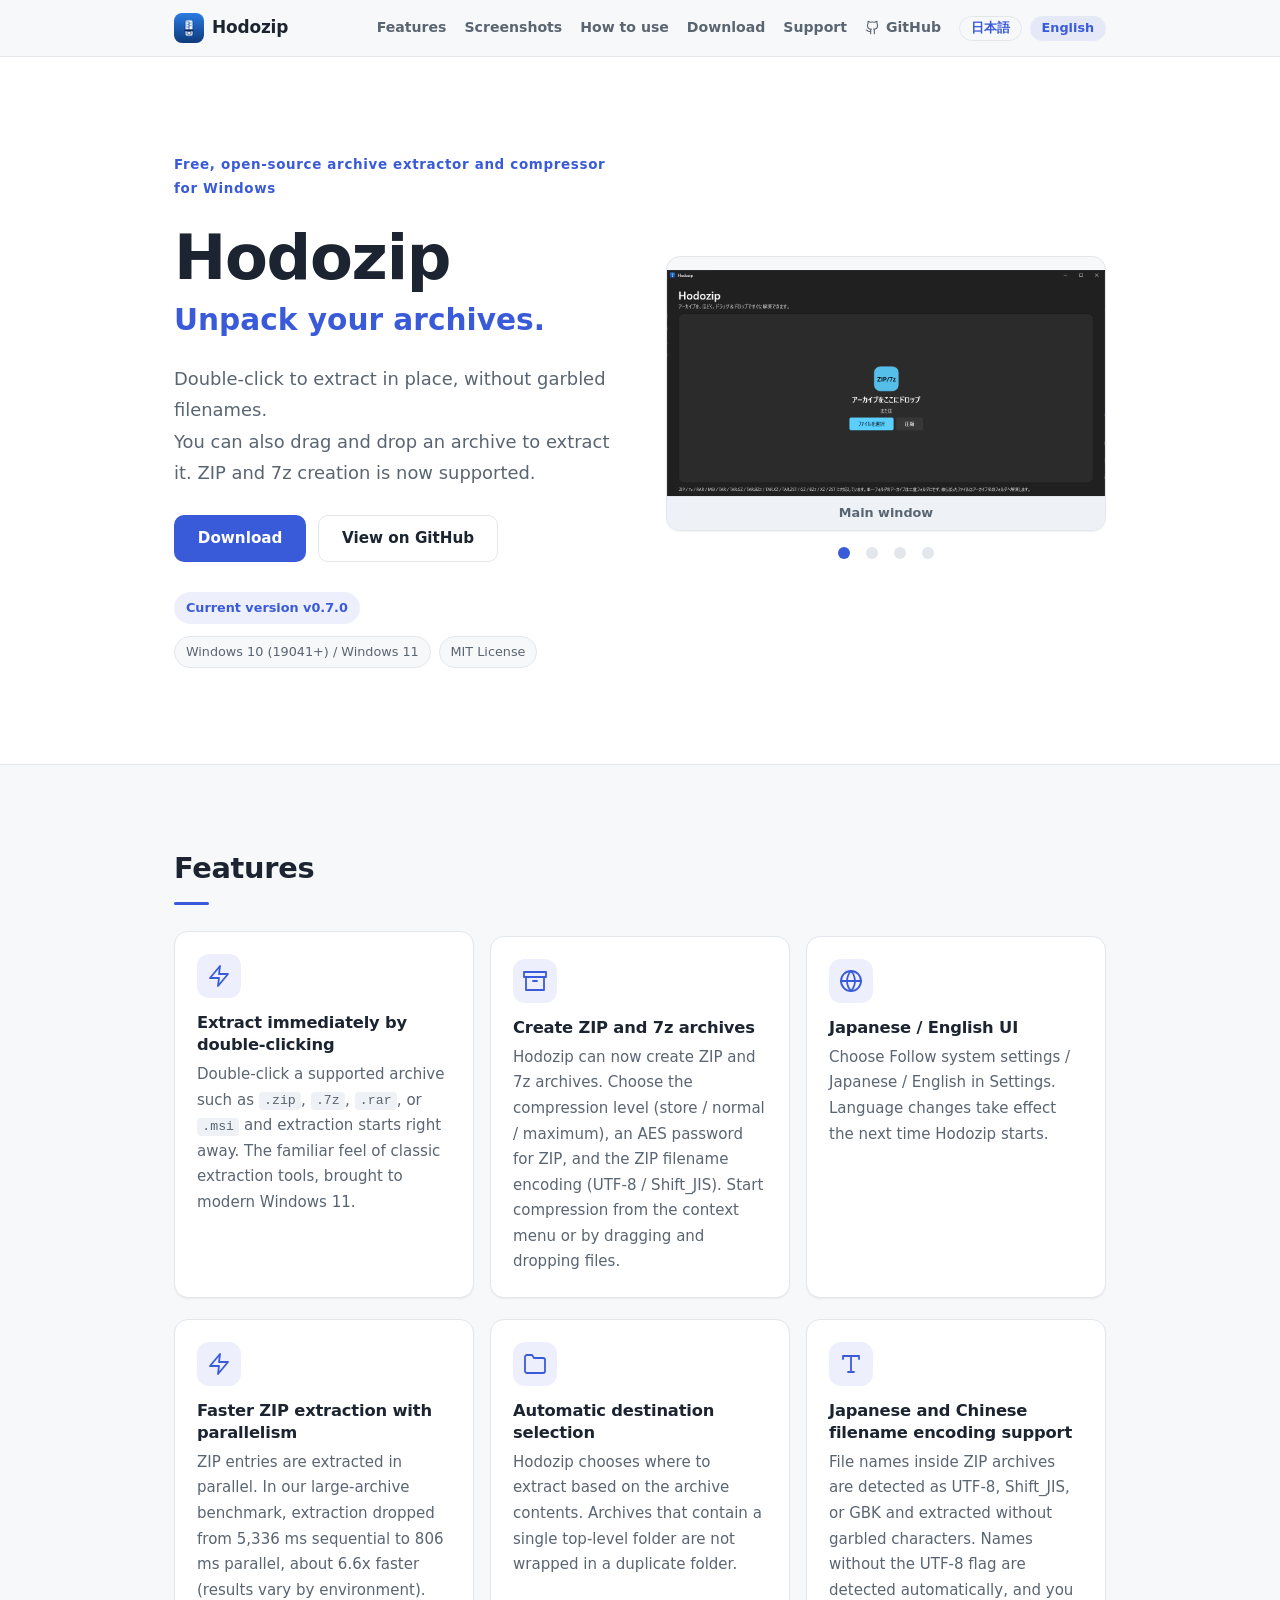
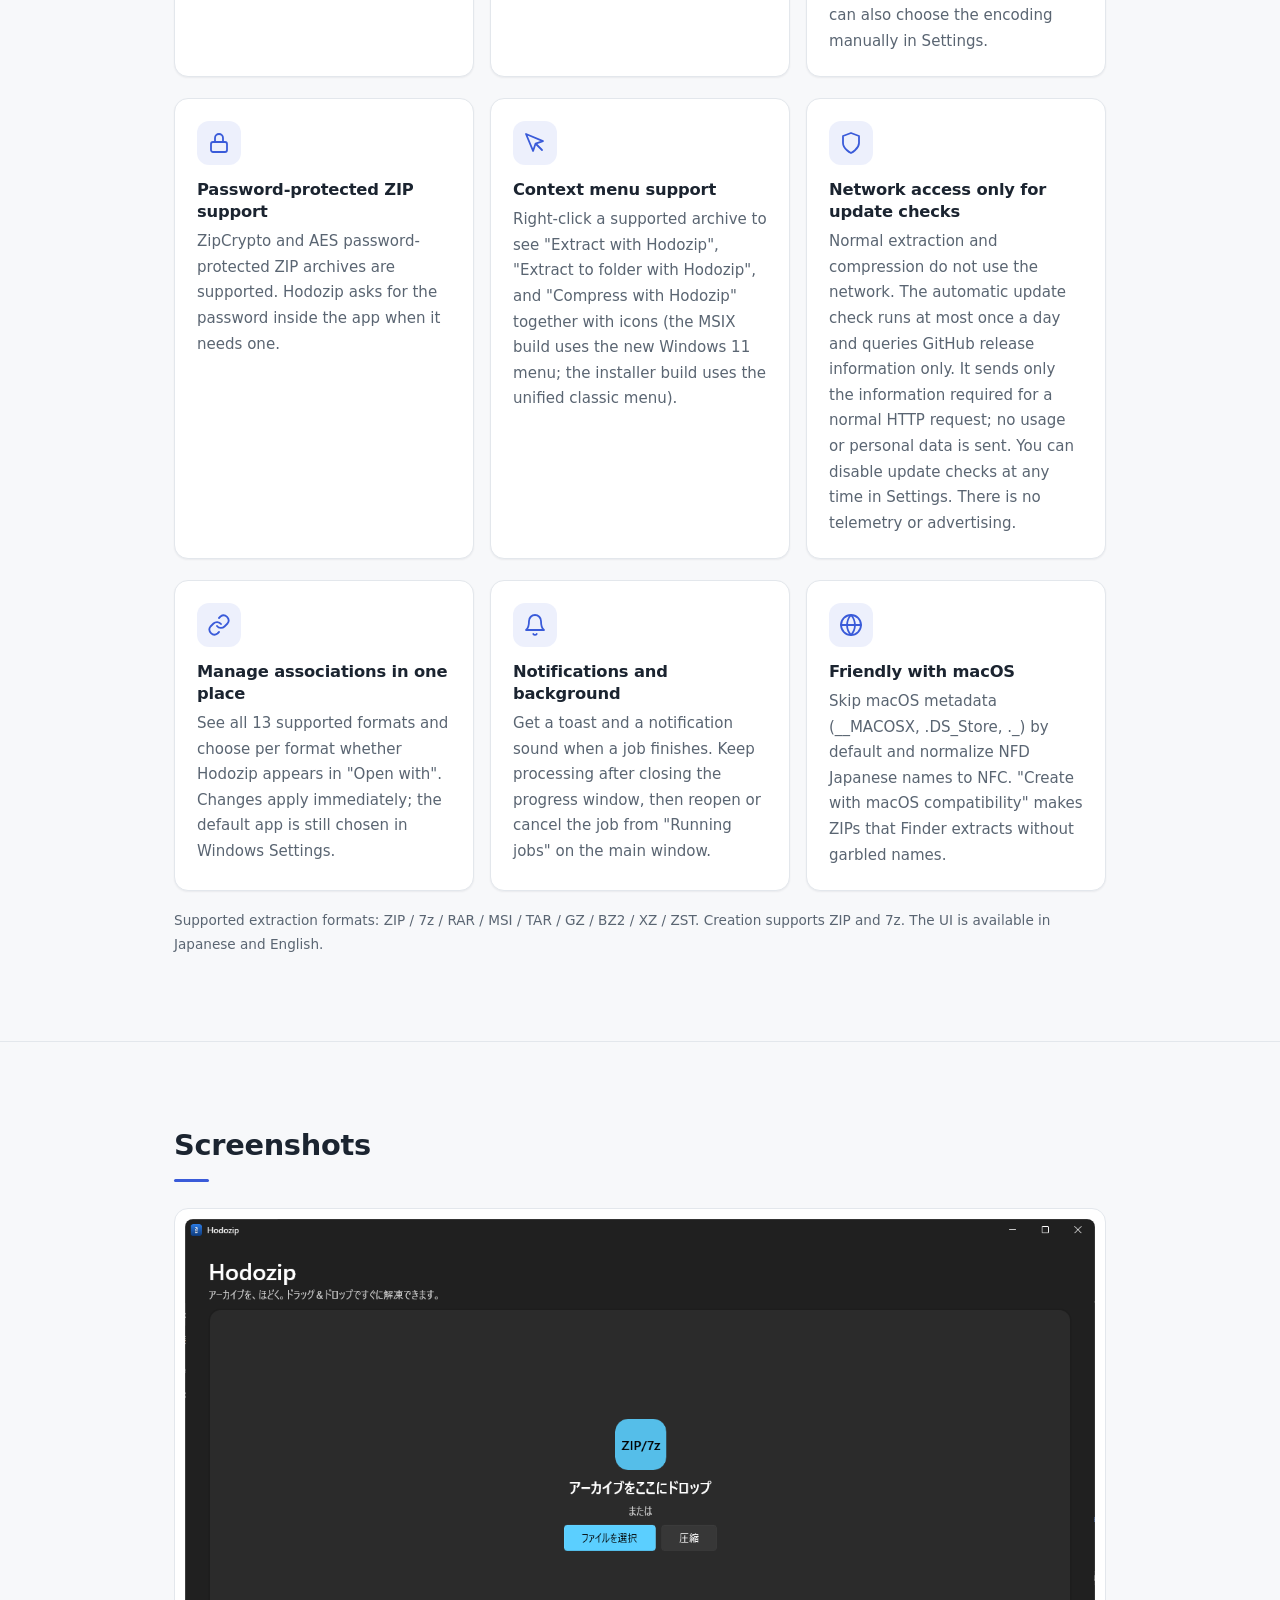
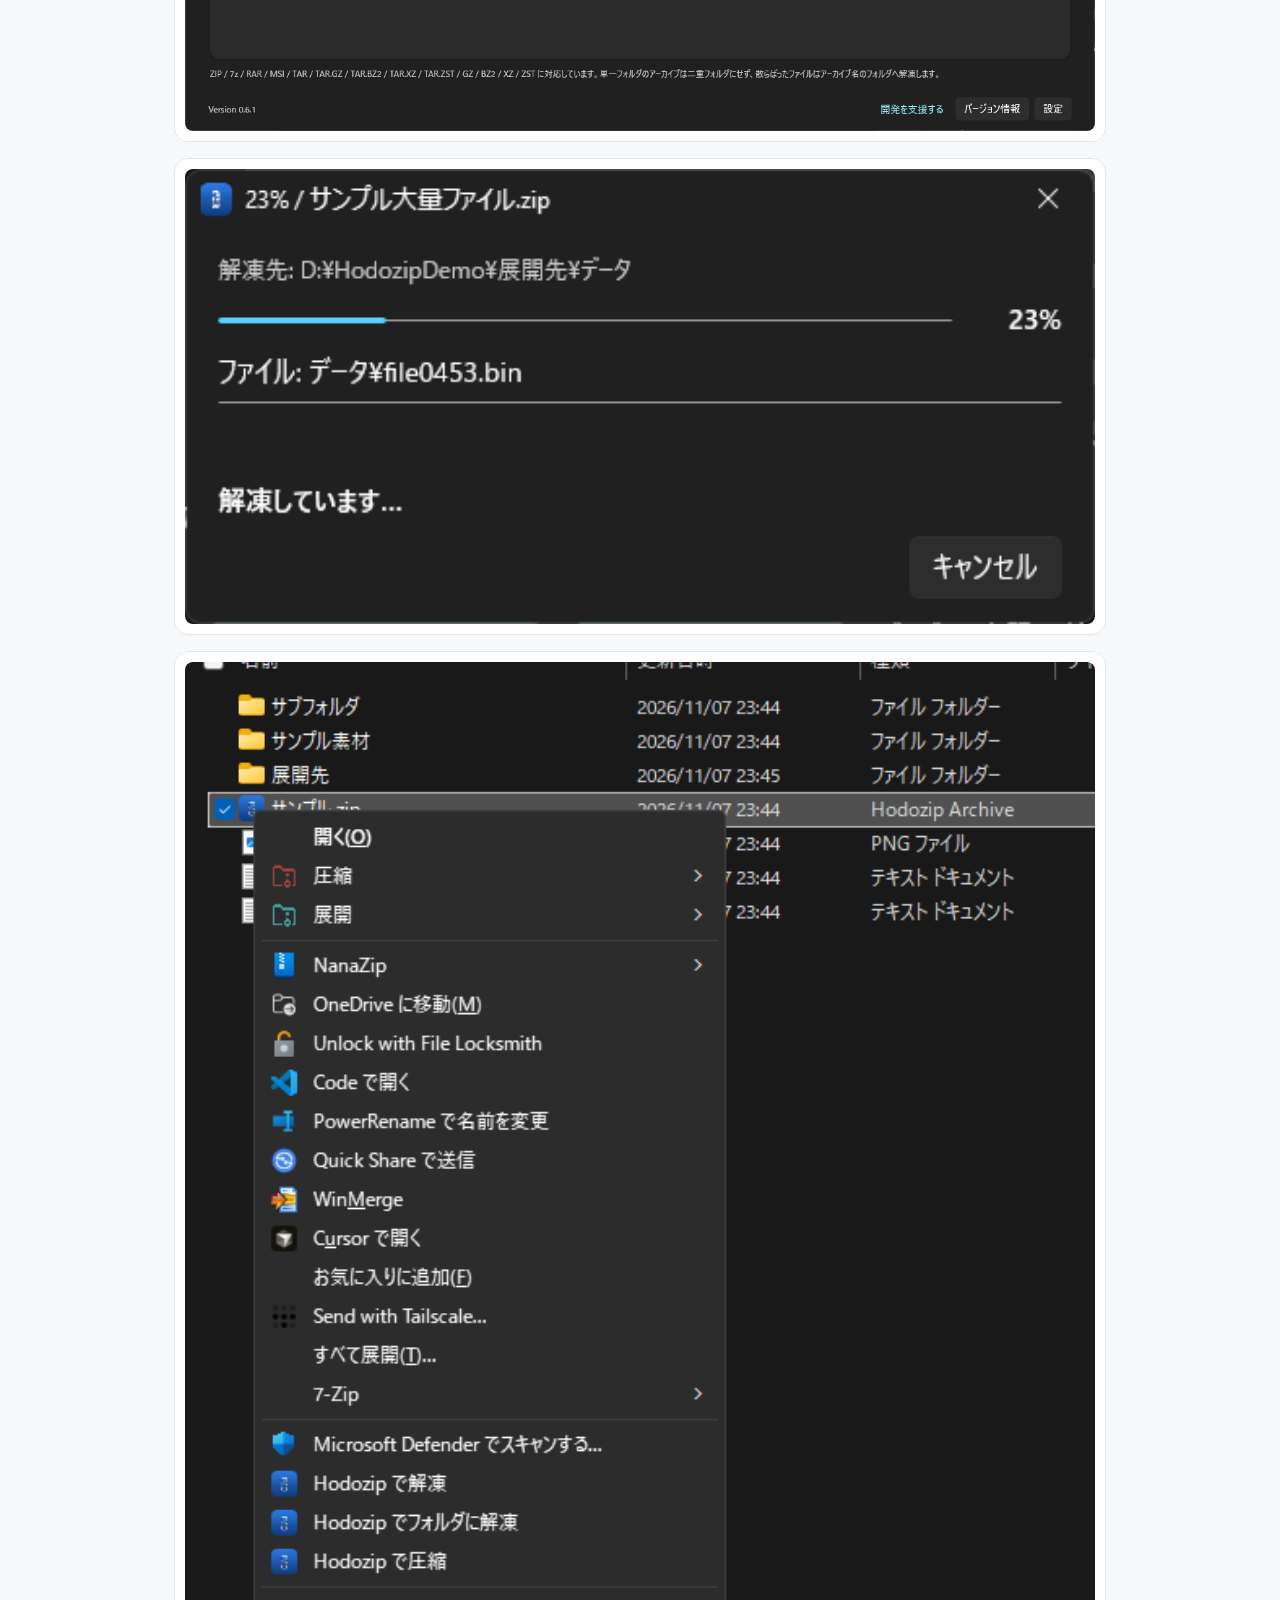
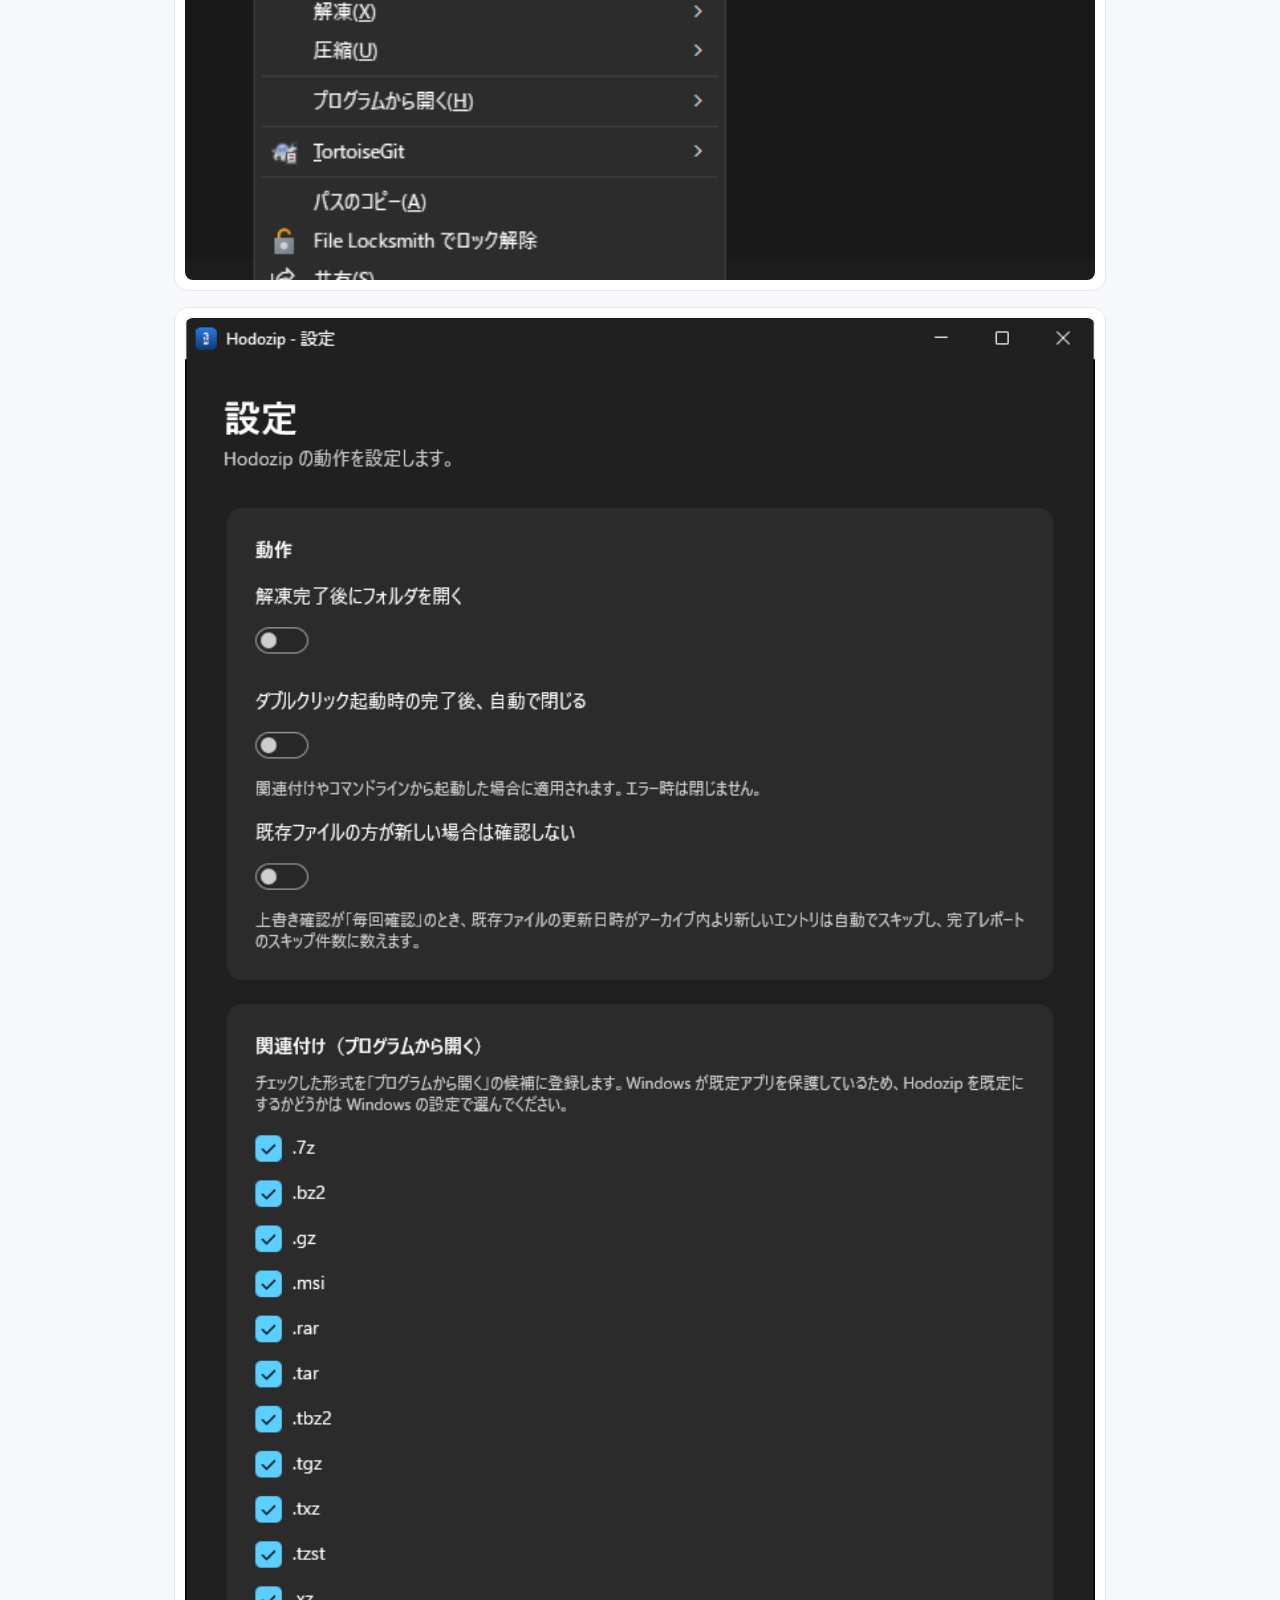
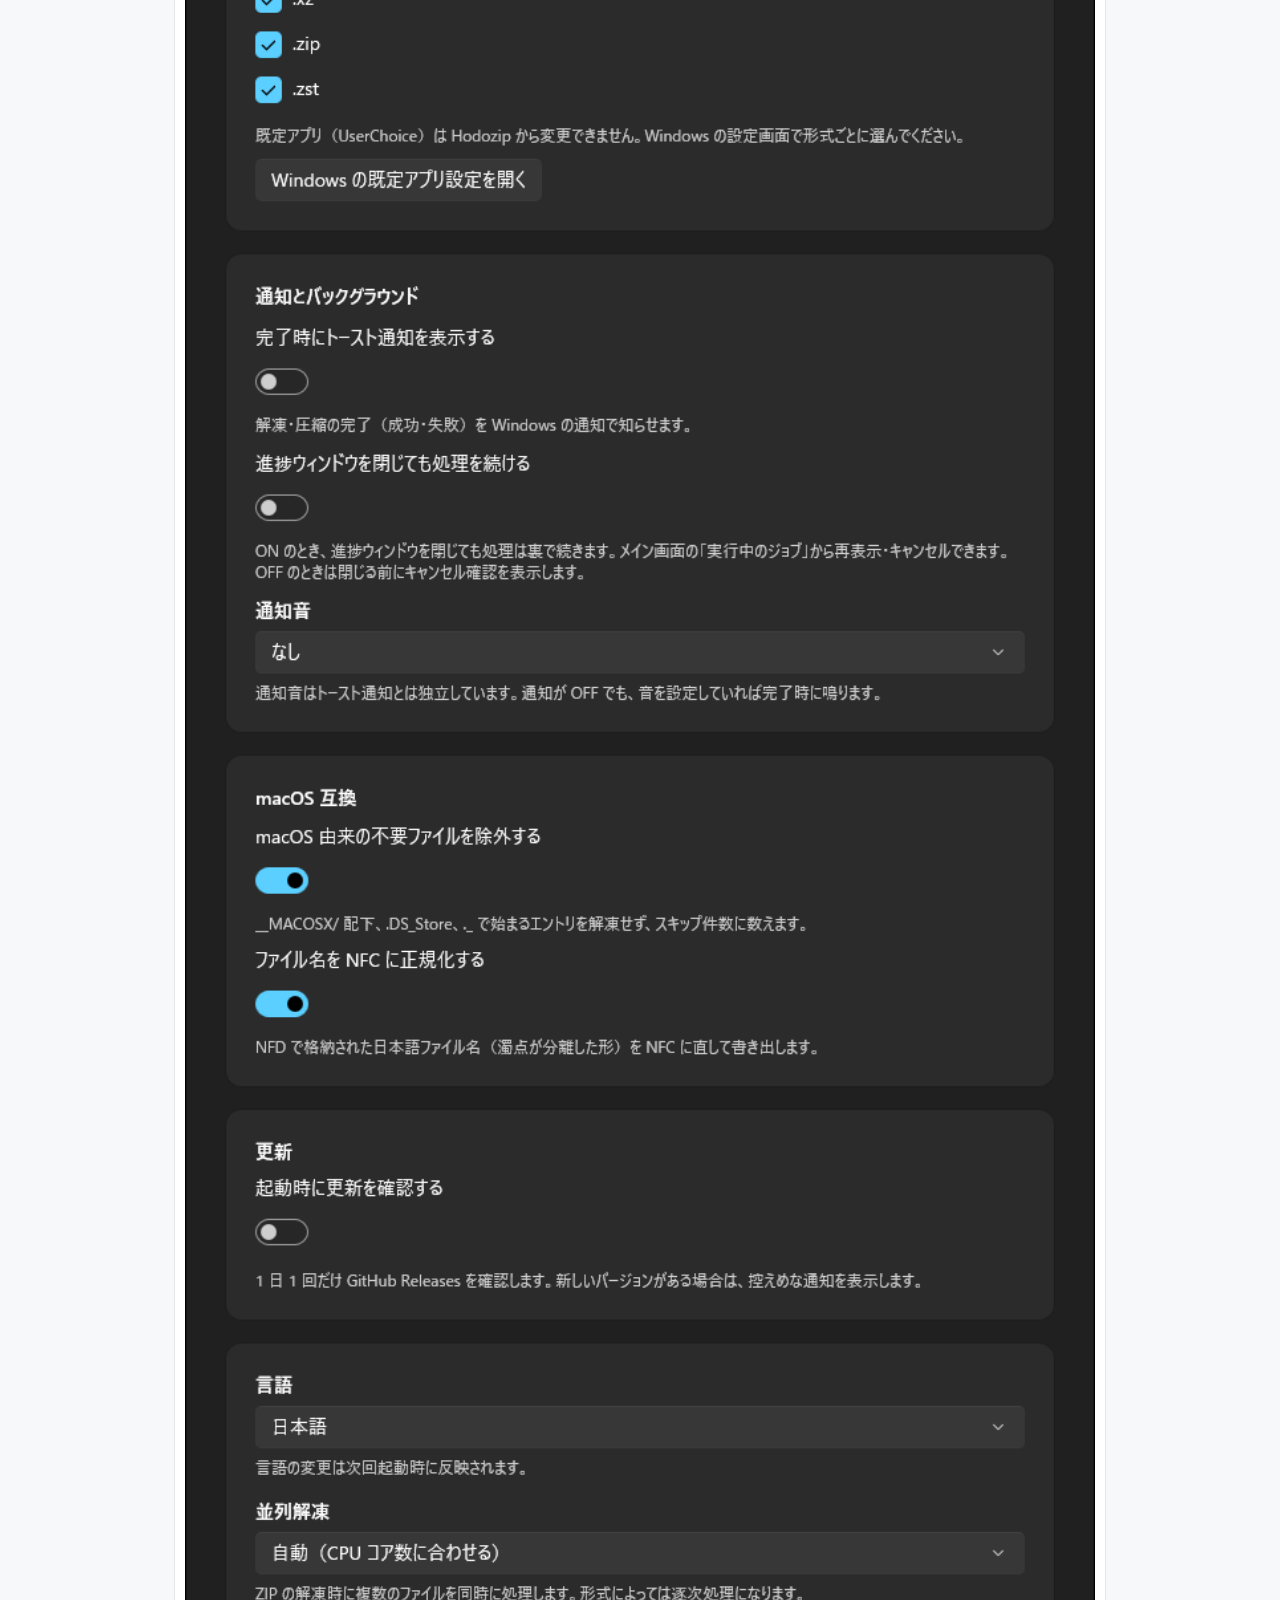
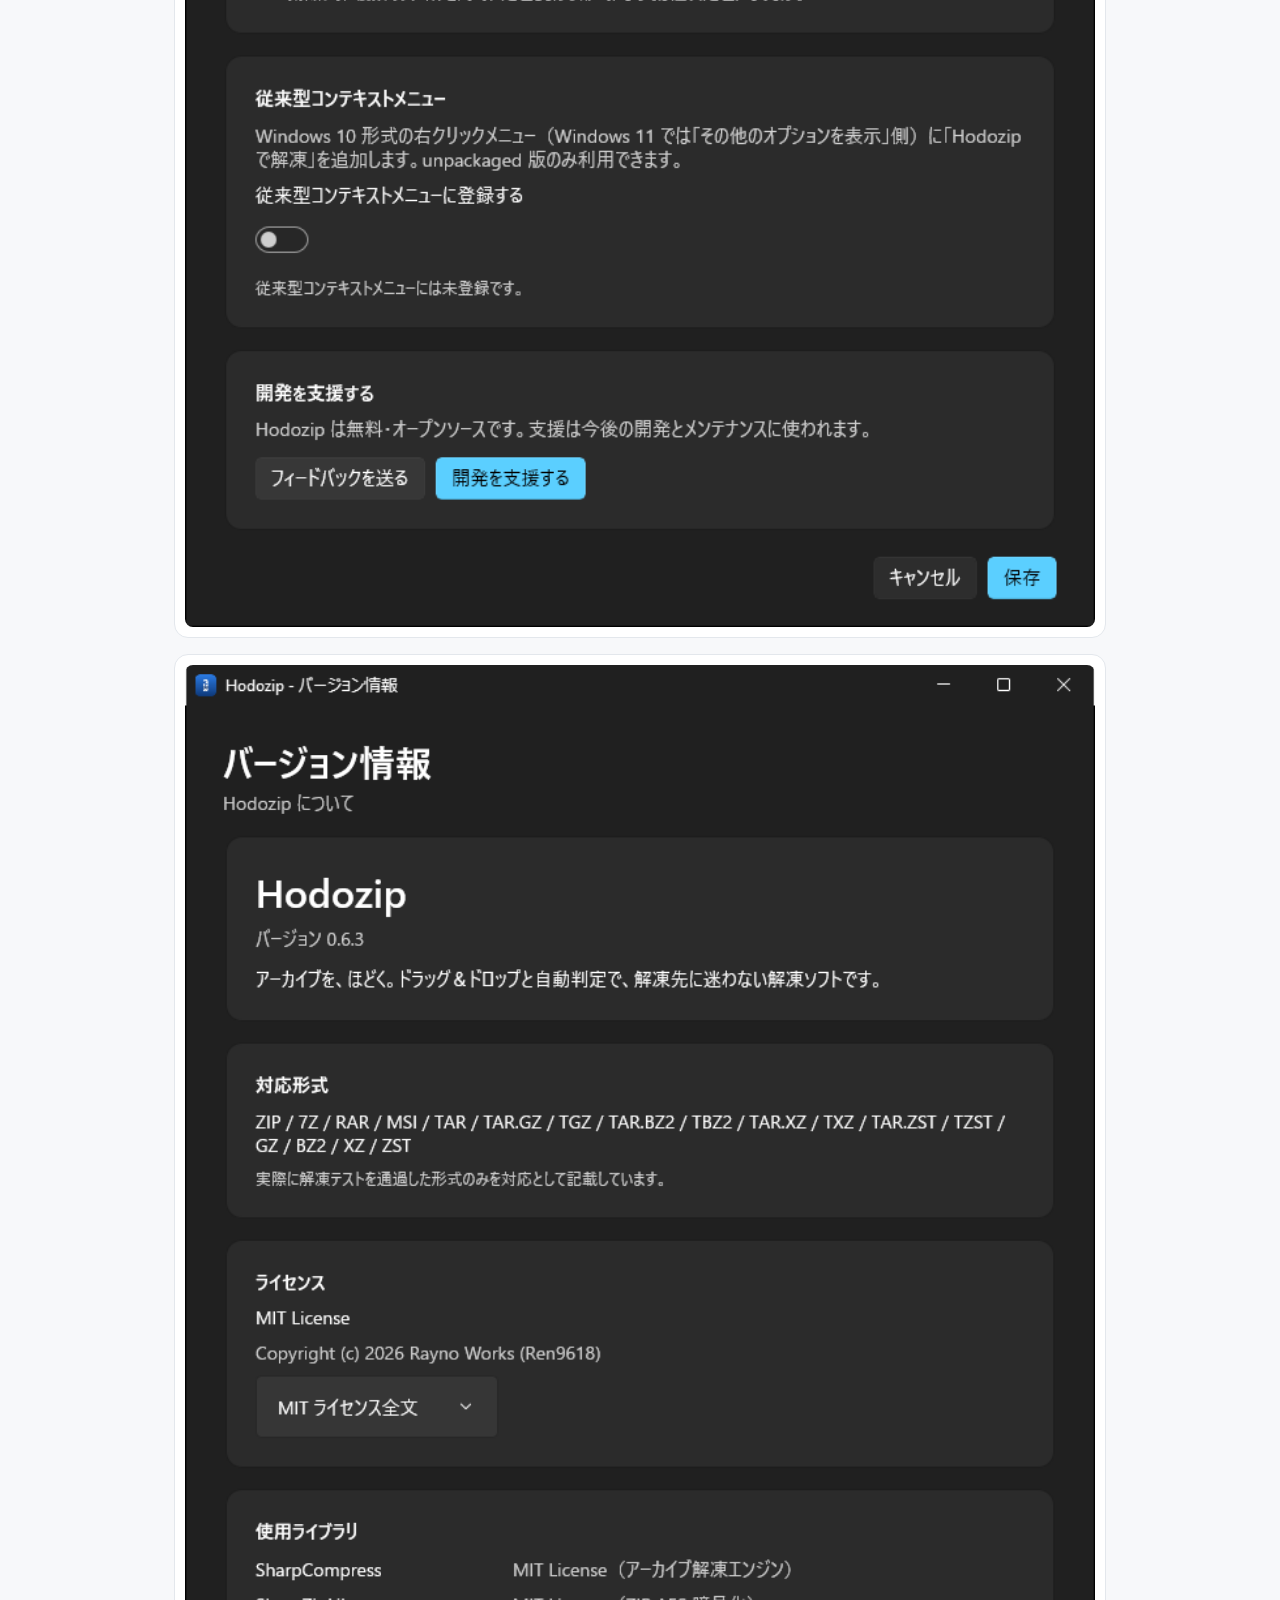
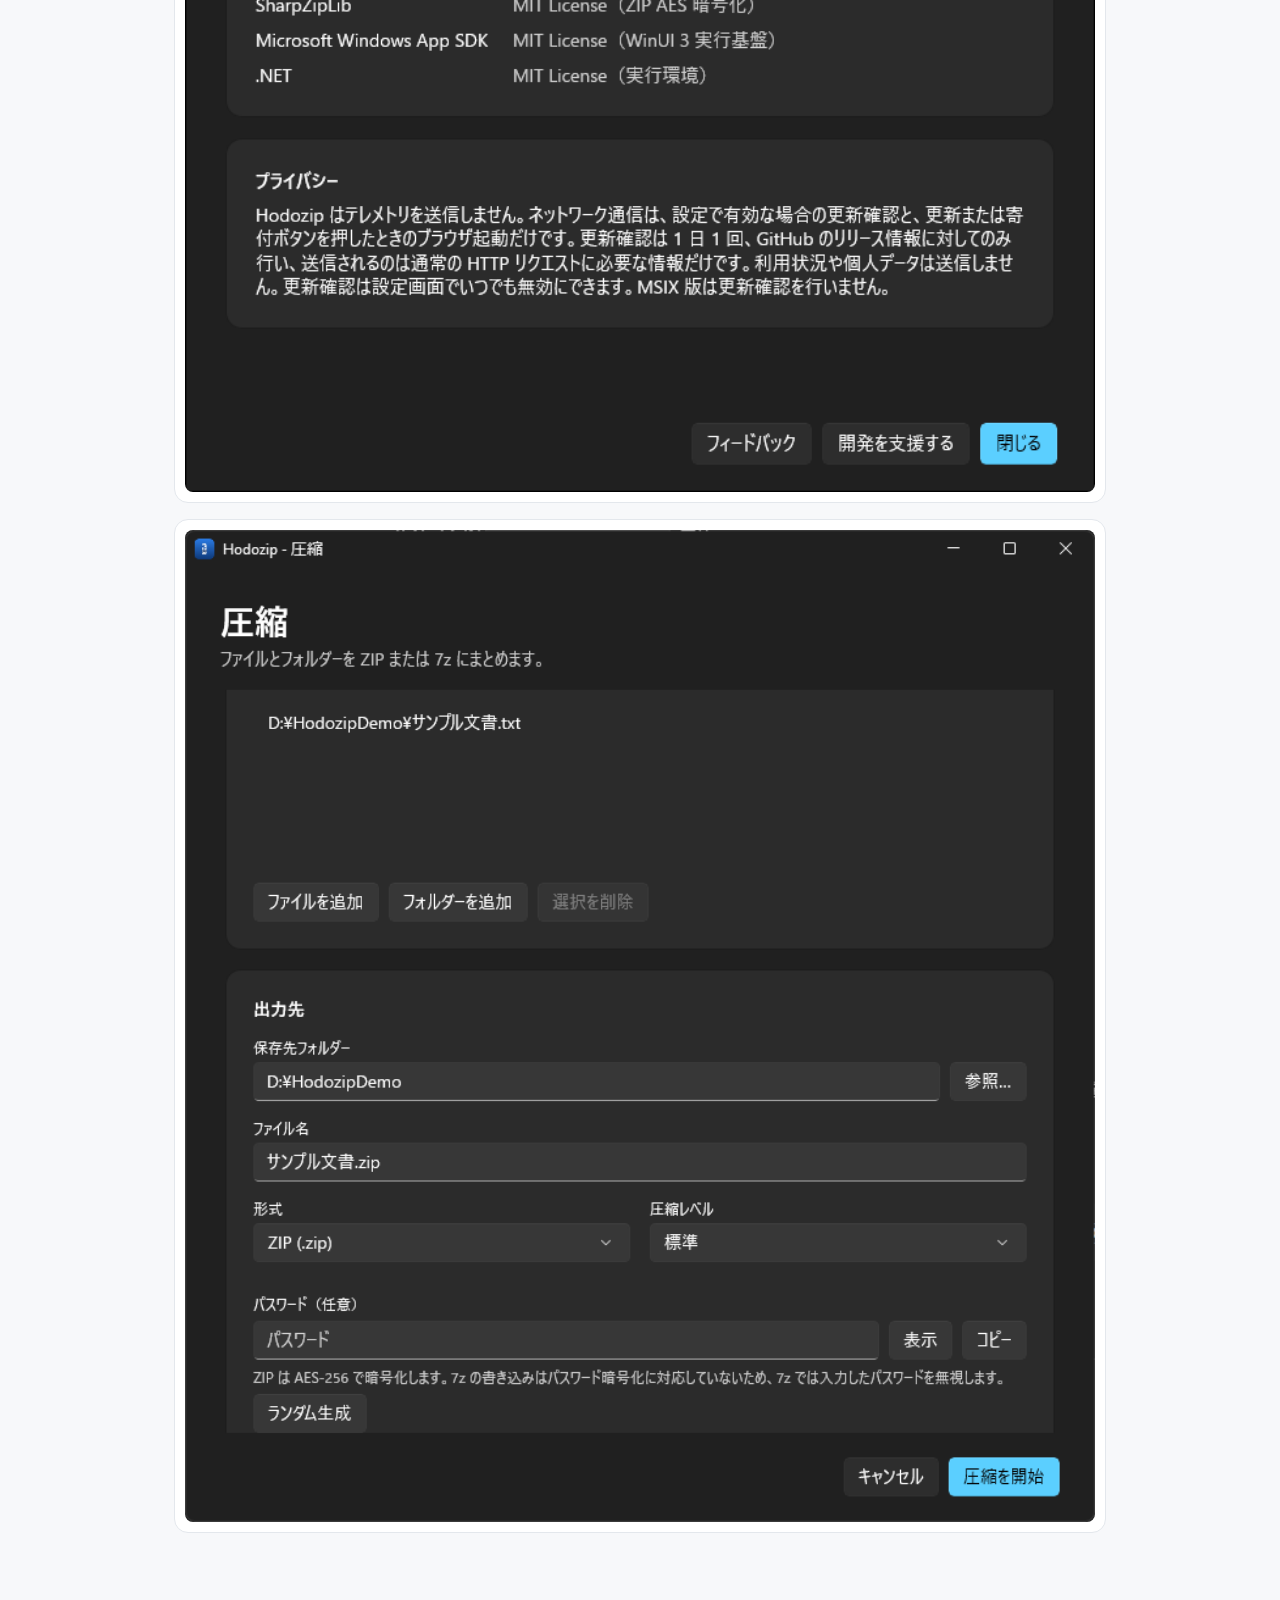
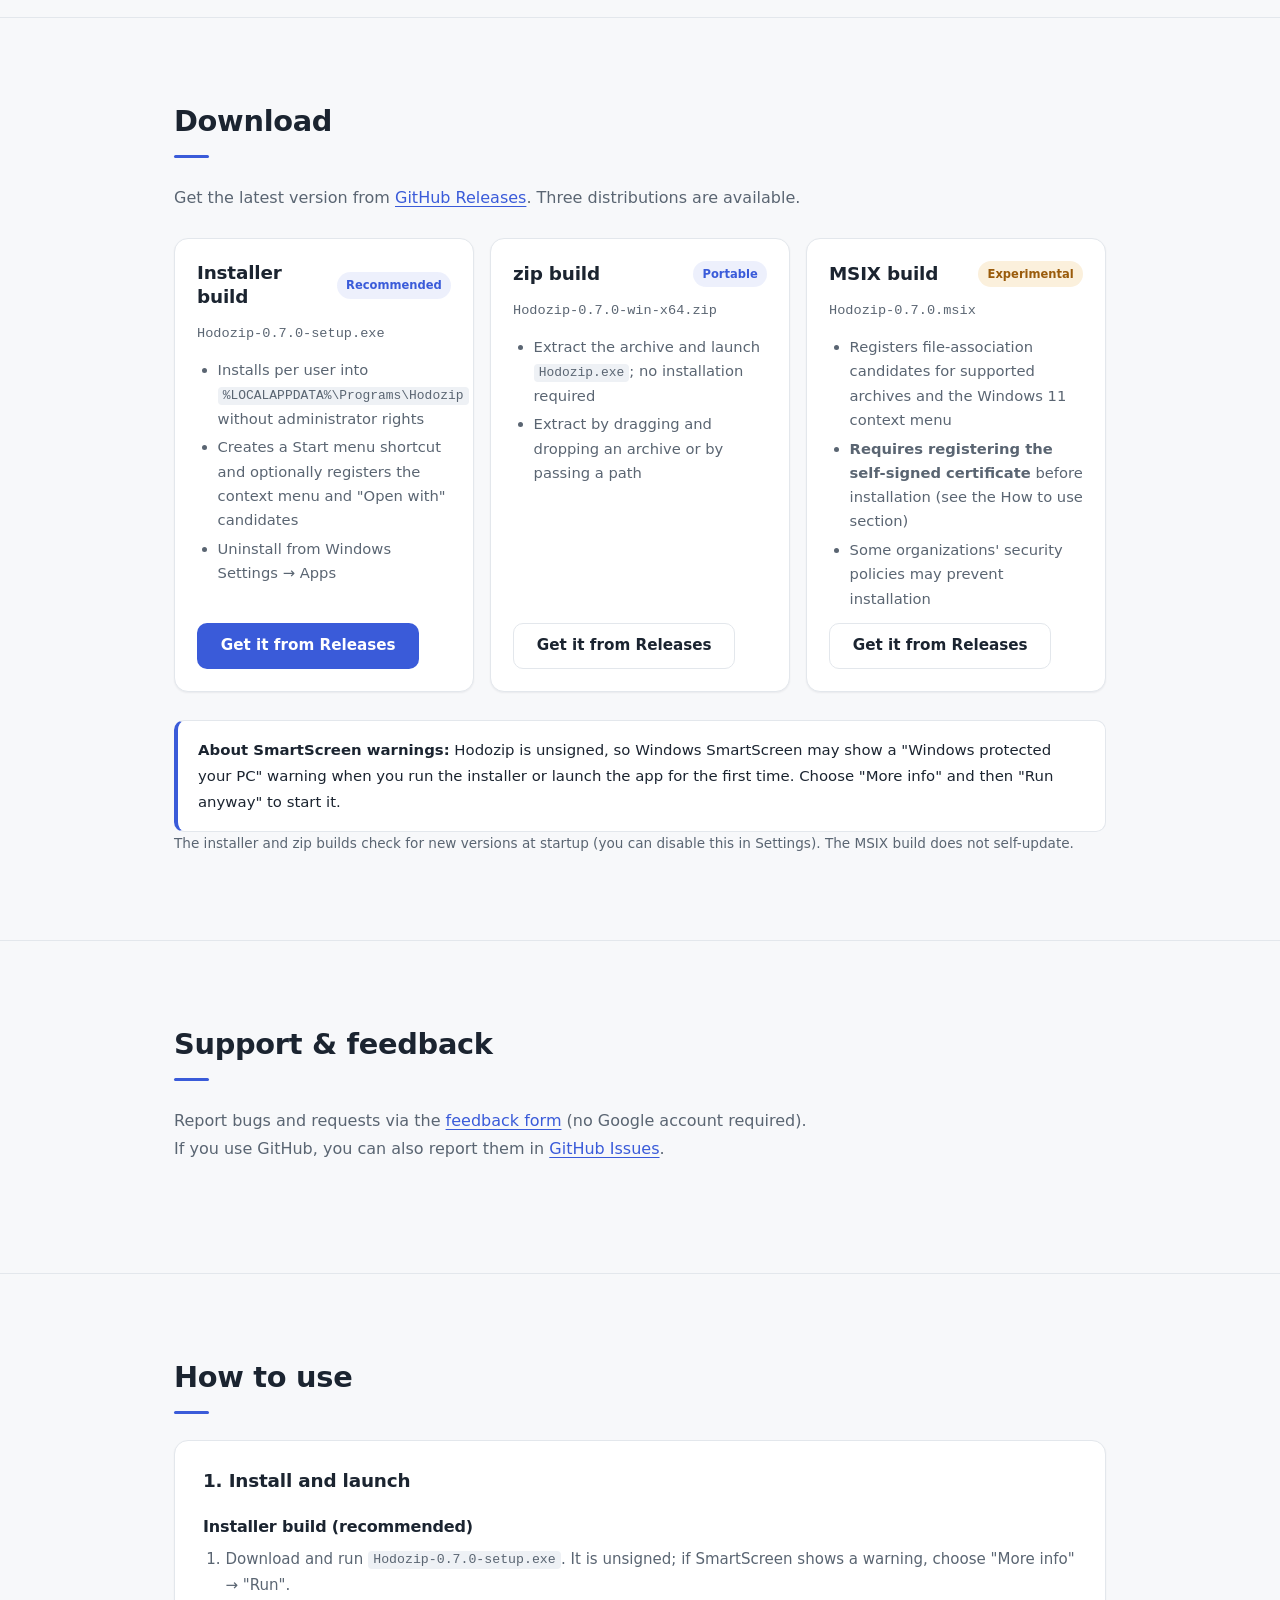
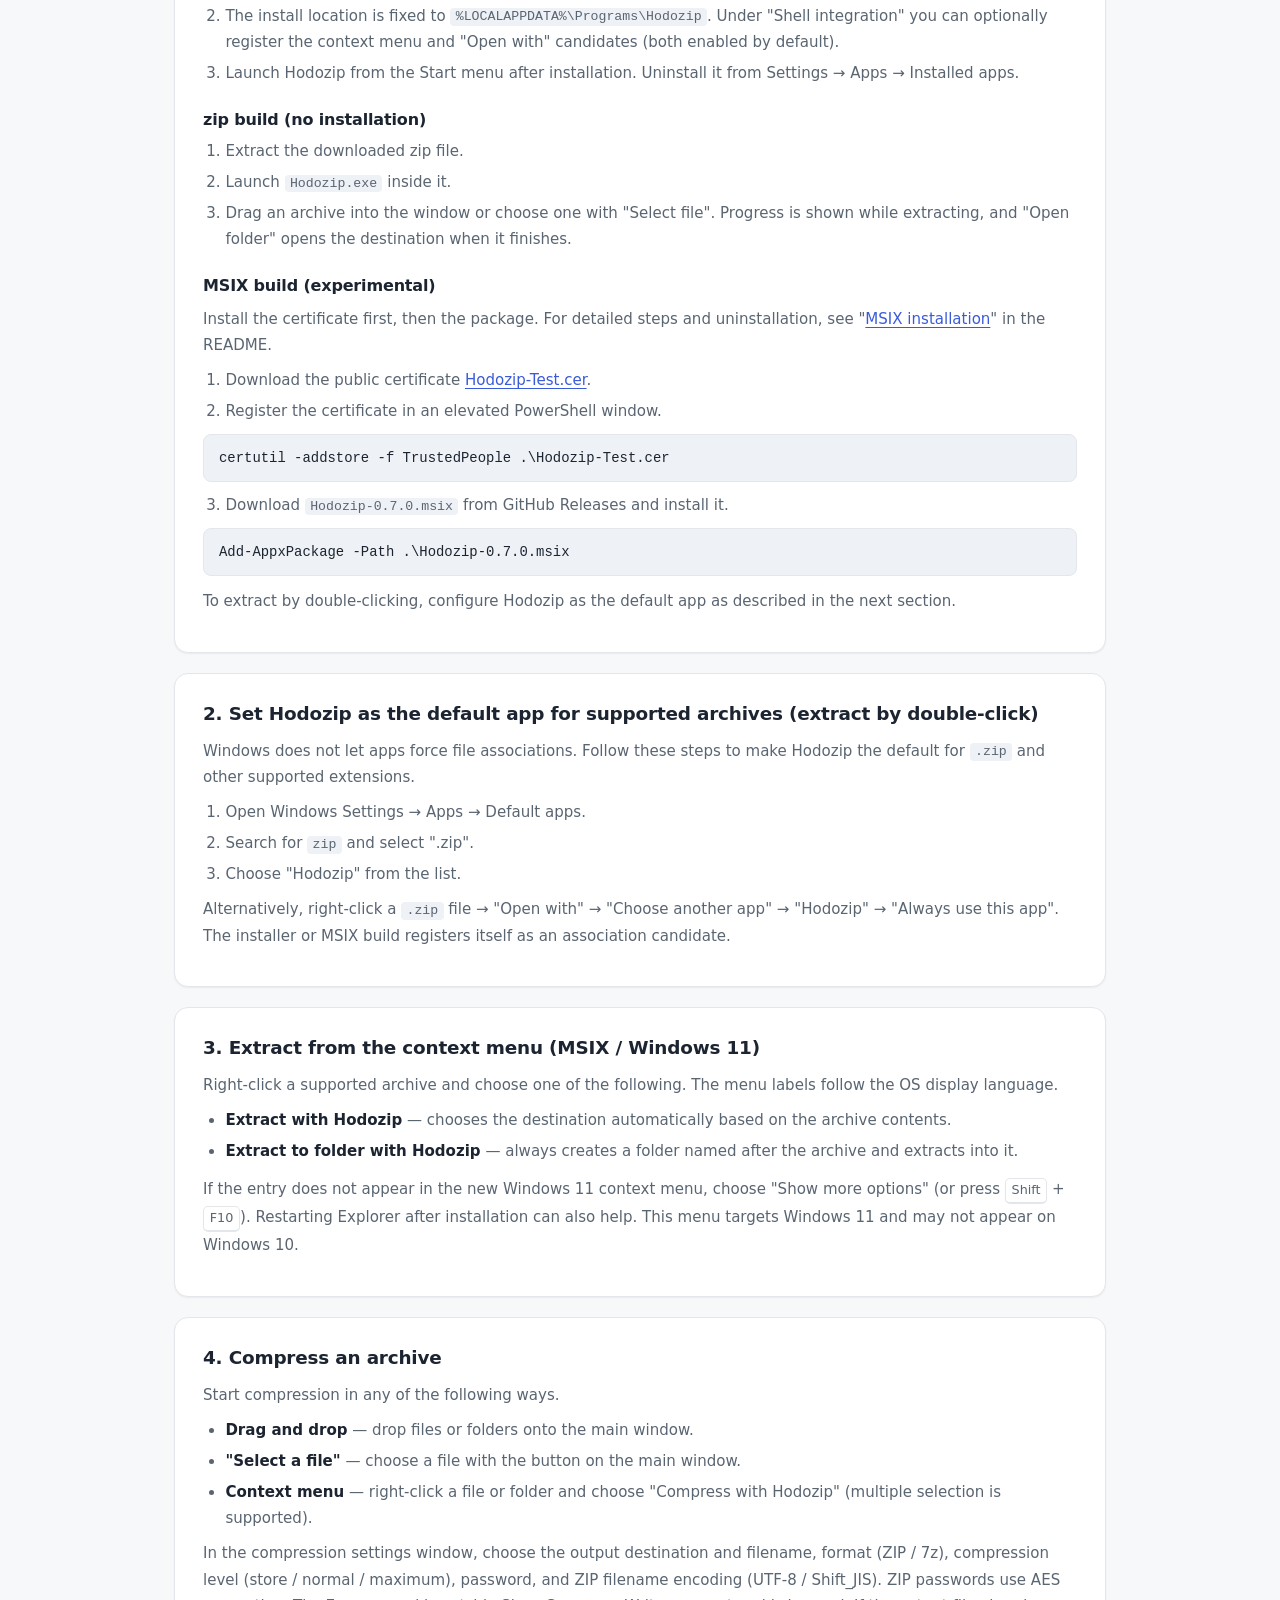
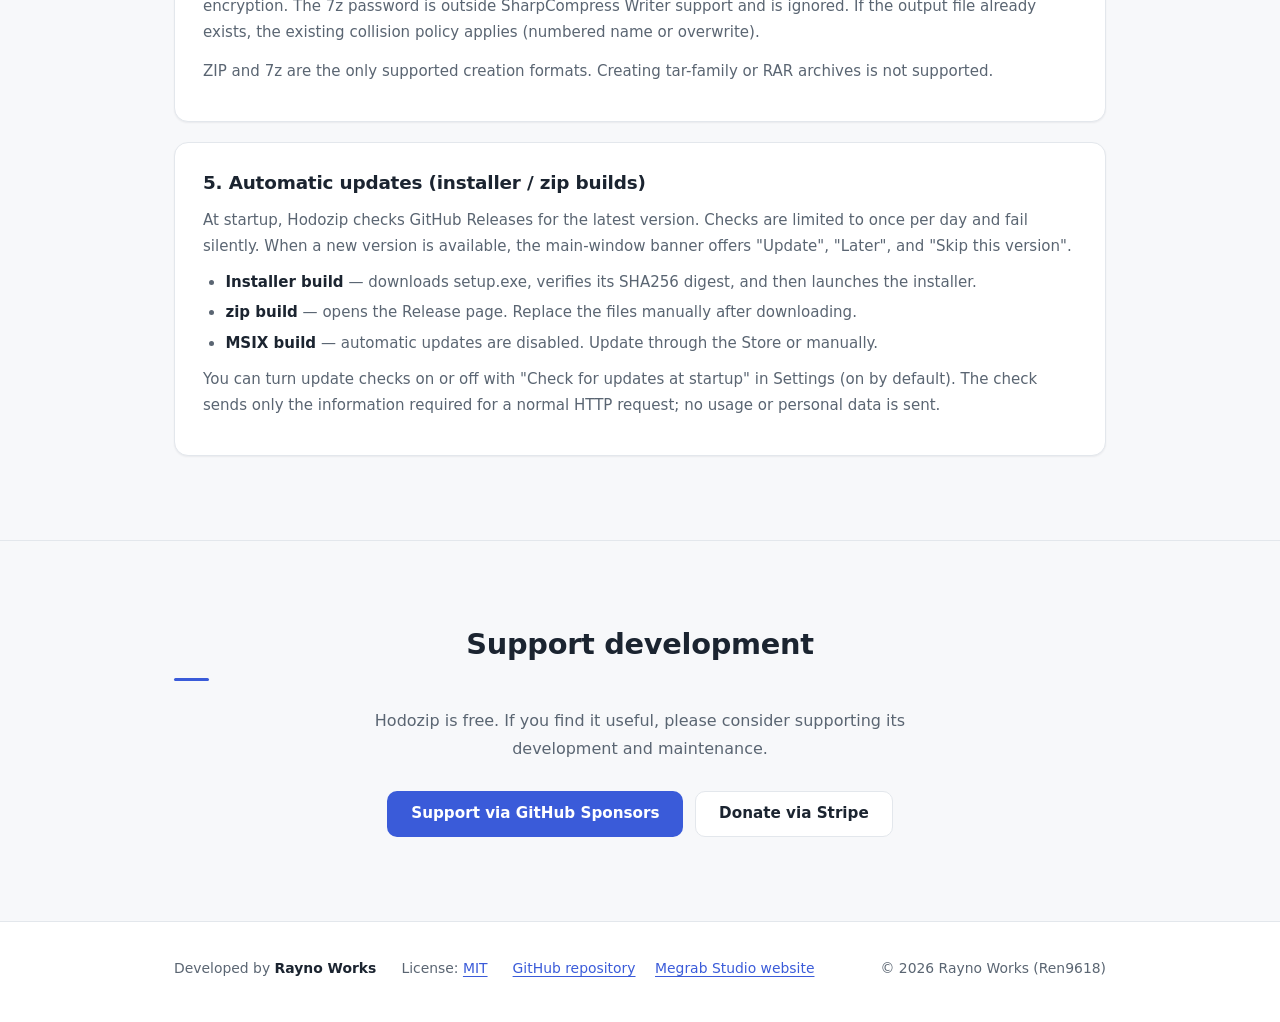
==== commit e62cca6f: "docs: update website for v0.7.0" ====
--- a/docs/en/index.html
+++ b/docs/en/index.html
@@ -66,7 +66,7 @@
         <a class="btn btn-ghost" href="https://github.com/Ren9618/Hodozip">View on GitHub</a>
       </div>
       <ul class="hero-chips" aria-label="Version and requirements">
-        <li class="chip-accent">Current version v0.6.3</li>
+        <li class="chip-accent">Current version v0.7.0</li>
         <li>Windows 10 (19041+) / Windows 11</li>
         <li>MIT License</li>
       </ul>
@@ -137,8 +137,8 @@
         <span class="feature-icon" aria-hidden="true">
           <svg viewBox="0 0 24 24"><polyline points="4 7 4 4 20 4 20 7"/><line x1="9" y1="20" x2="15" y2="20"/><line x1="12" y1="4" x2="12" y2="20"/></svg>
         </span>
-        <h3>Japanese filename encoding support</h3>
-        <p>File names inside ZIP archives are detected as UTF-8 or Shift_JIS and extracted without garbled Japanese characters.</p>
+        <h3>Japanese and Chinese filename encoding support</h3>
+        <p>File names inside ZIP archives are detected as UTF-8, Shift_JIS, or GBK and extracted without garbled characters. Names without the UTF-8 flag are detected automatically, and you can also choose the encoding manually in Settings.</p>
       </li>
       <li class="card feature">
         <span class="feature-icon" aria-hidden="true">
@@ -233,7 +233,7 @@
           <h3>Installer build</h3>
           <span class="badge">Recommended</span>
         </div>
-        <p class="dl-file">Hodozip-0.6.3-setup.exe</p>
+        <p class="dl-file">Hodozip-0.7.0-setup.exe</p>
         <ul class="dl-list">
           <li>Installs per user into <code>%LOCALAPPDATA%\Programs\Hodozip</code> without administrator rights</li>
           <li>Creates a Start menu shortcut and optionally registers the context menu and "Open with" candidates</li>
@@ -246,7 +246,7 @@
           <h3>zip build</h3>
           <span class="badge">Portable</span>
         </div>
-        <p class="dl-file">Hodozip-0.6.3-win-x64.zip</p>
+        <p class="dl-file">Hodozip-0.7.0-win-x64.zip</p>
         <ul class="dl-list">
           <li>Extract the archive and launch <code>Hodozip.exe</code>; no installation required</li>
           <li>Extract by dragging and dropping an archive or by passing a path</li>
@@ -258,7 +258,7 @@
           <h3>MSIX build</h3>
           <span class="badge badge-warn">Experimental</span>
         </div>
-        <p class="dl-file">Hodozip-0.6.3.msix</p>
+        <p class="dl-file">Hodozip-0.7.0.msix</p>
         <ul class="dl-list">
           <li>Registers file-association candidates for supported archives and the Windows 11 context menu</li>
           <li><strong>Requires registering the self-signed certificate</strong> before installation (see the How to use section)</li>
@@ -295,7 +295,7 @@
       <h3>1. Install and launch</h3>
       <h4>Installer build (recommended)</h4>
       <ol>
-        <li>Download and run <code>Hodozip-0.6.3-setup.exe</code>. It is unsigned; if SmartScreen shows a warning, choose "More info" → "Run".</li>
+        <li>Download and run <code>Hodozip-0.7.0-setup.exe</code>. It is unsigned; if SmartScreen shows a warning, choose "More info" → "Run".</li>
         <li>The install location is fixed to <code>%LOCALAPPDATA%\Programs\Hodozip</code>. Under "Shell integration" you can optionally register the context menu and "Open with" candidates (both enabled by default).</li>
         <li>Launch Hodozip from the Start menu after installation. Uninstall it from Settings → Apps → Installed apps.</li>
       </ol>
@@ -308,14 +308,14 @@
       <h4>MSIX build (experimental)</h4>
       <p>Install the certificate first, then the package. For detailed steps and uninstallation, see "<a class="inline-link" href="https://github.com/Ren9618/Hodozip/blob/main/README.en.md#msix-installation-advanced-experimental">MSIX installation</a>" in the README.</p>
       <ol>
-        <li>Download the public certificate <a class="inline-link" href="https://github.com/Ren9618/Hodozip/raw/v0.6.3/packaging/certs/Hodozip-Test.cer">Hodozip-Test.cer</a>.</li>
+        <li>Download the public certificate <a class="inline-link" href="https://github.com/Ren9618/Hodozip/raw/v0.7.0/packaging/certs/Hodozip-Test.cer">Hodozip-Test.cer</a>.</li>
         <li>Register the certificate in an elevated PowerShell window.</li>
       </ol>
       <pre><code>certutil -addstore -f TrustedPeople .\Hodozip-Test.cer</code></pre>
       <ol start="3">
-        <li>Download <code>Hodozip-0.6.3.msix</code> from GitHub Releases and install it.</li>
+        <li>Download <code>Hodozip-0.7.0.msix</code> from GitHub Releases and install it.</li>
       </ol>
-      <pre><code>Add-AppxPackage -Path .\Hodozip-0.6.3.msix</code></pre>
+      <pre><code>Add-AppxPackage -Path .\Hodozip-0.7.0.msix</code></pre>
       <p class="note">To extract by double-clicking, configure Hodozip as the default app as described in the next section.</p>
     </article>
 
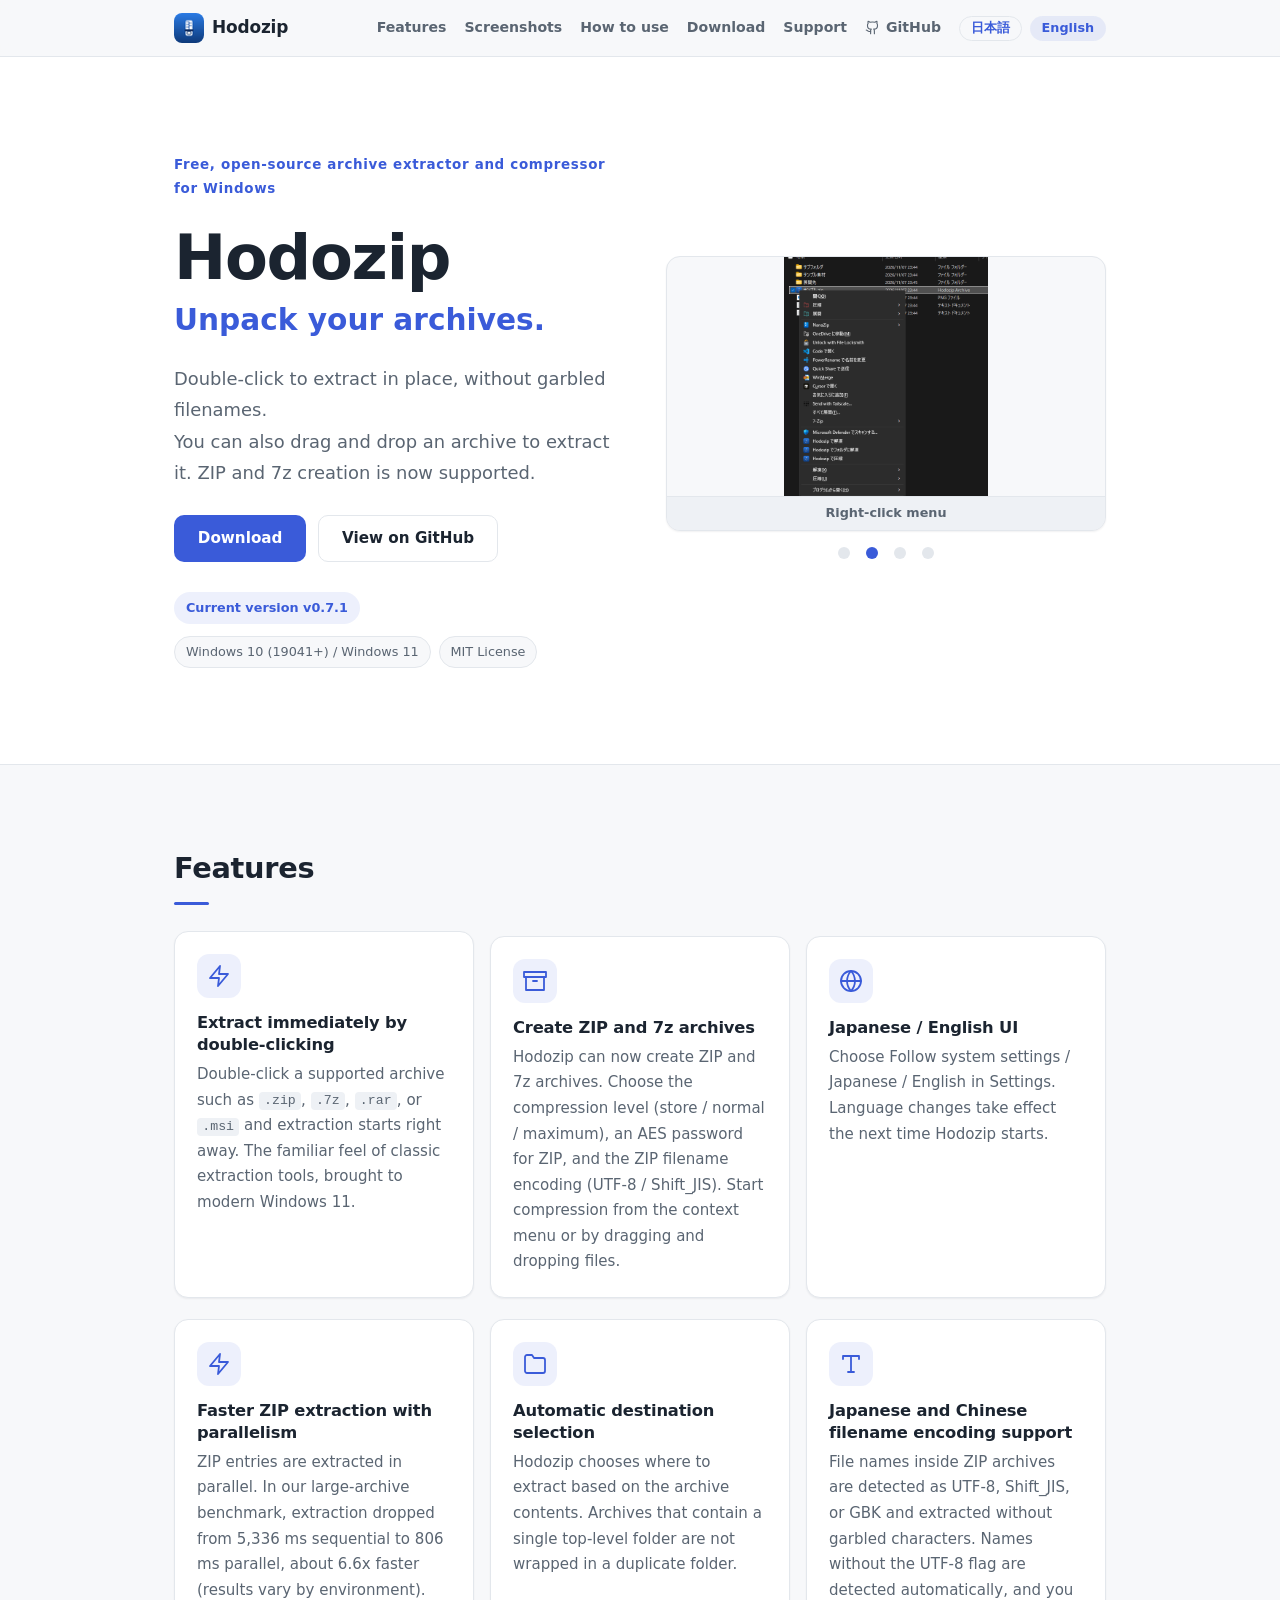
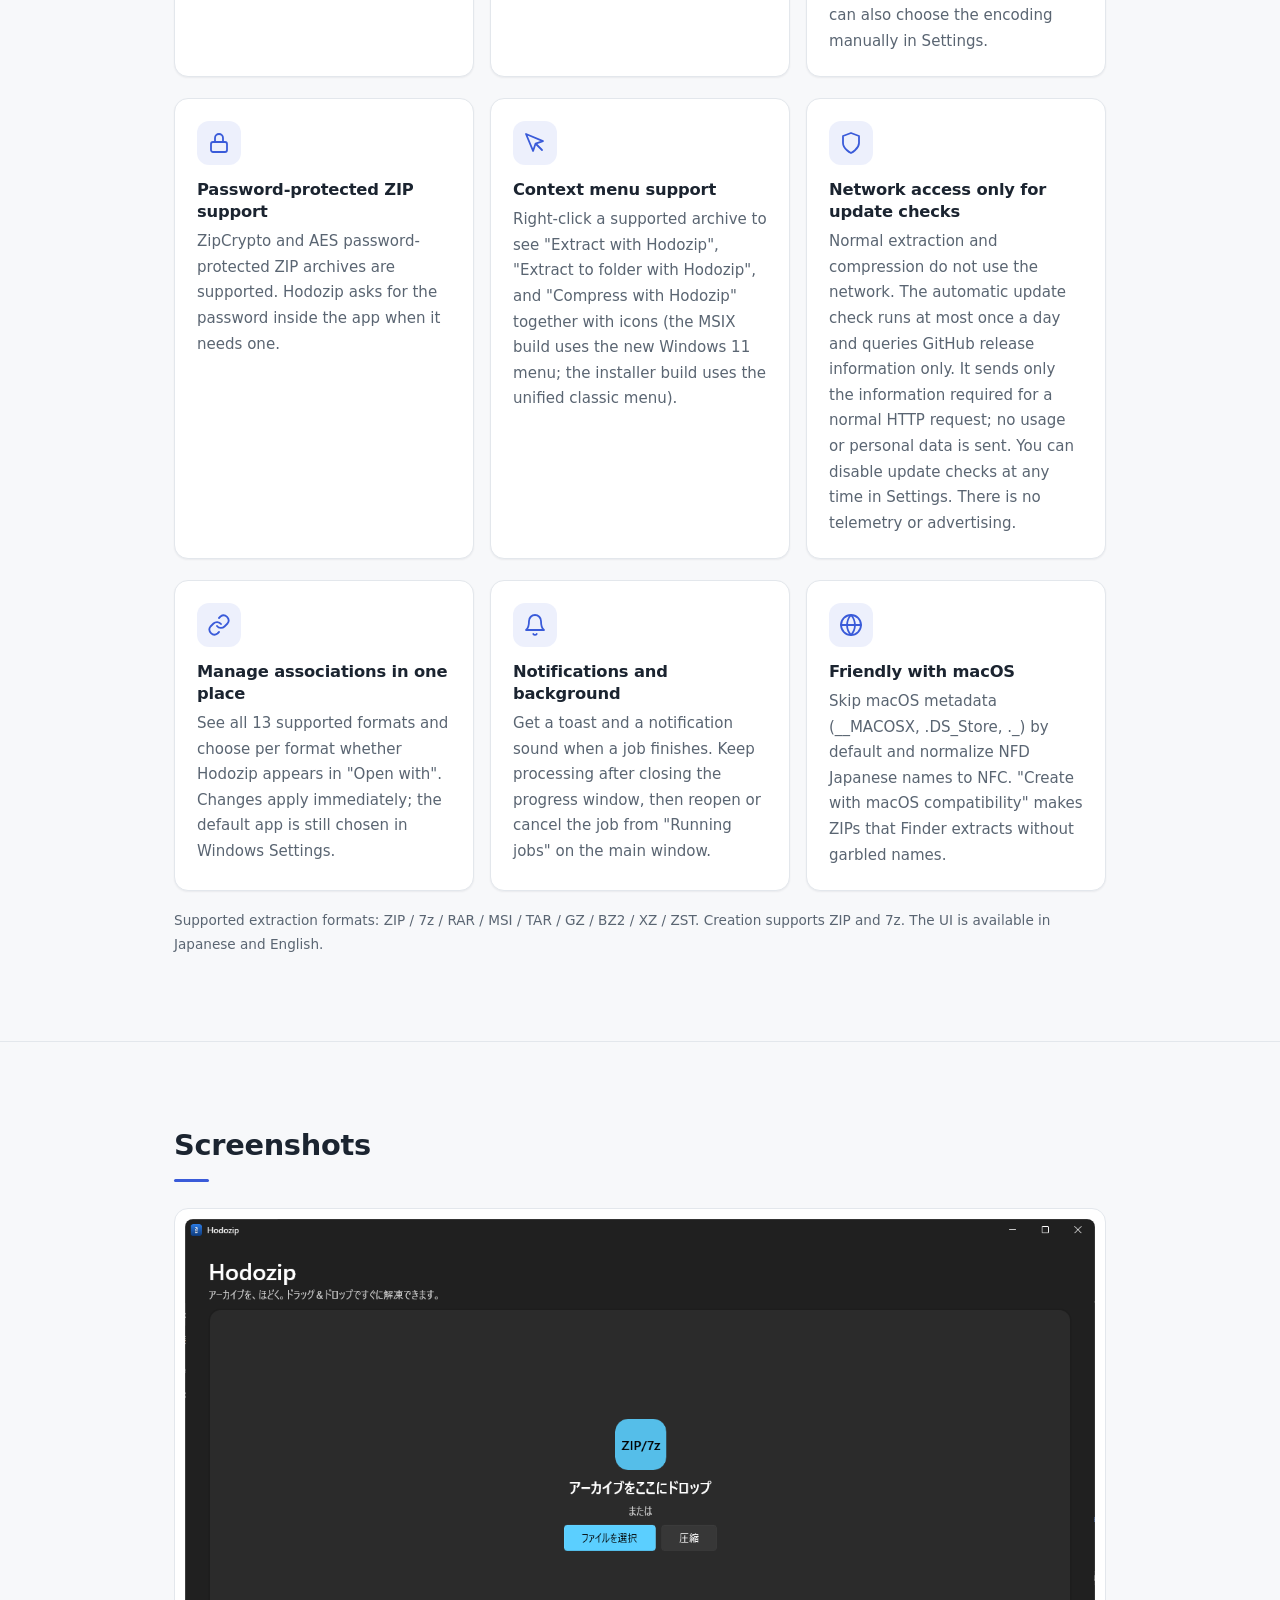
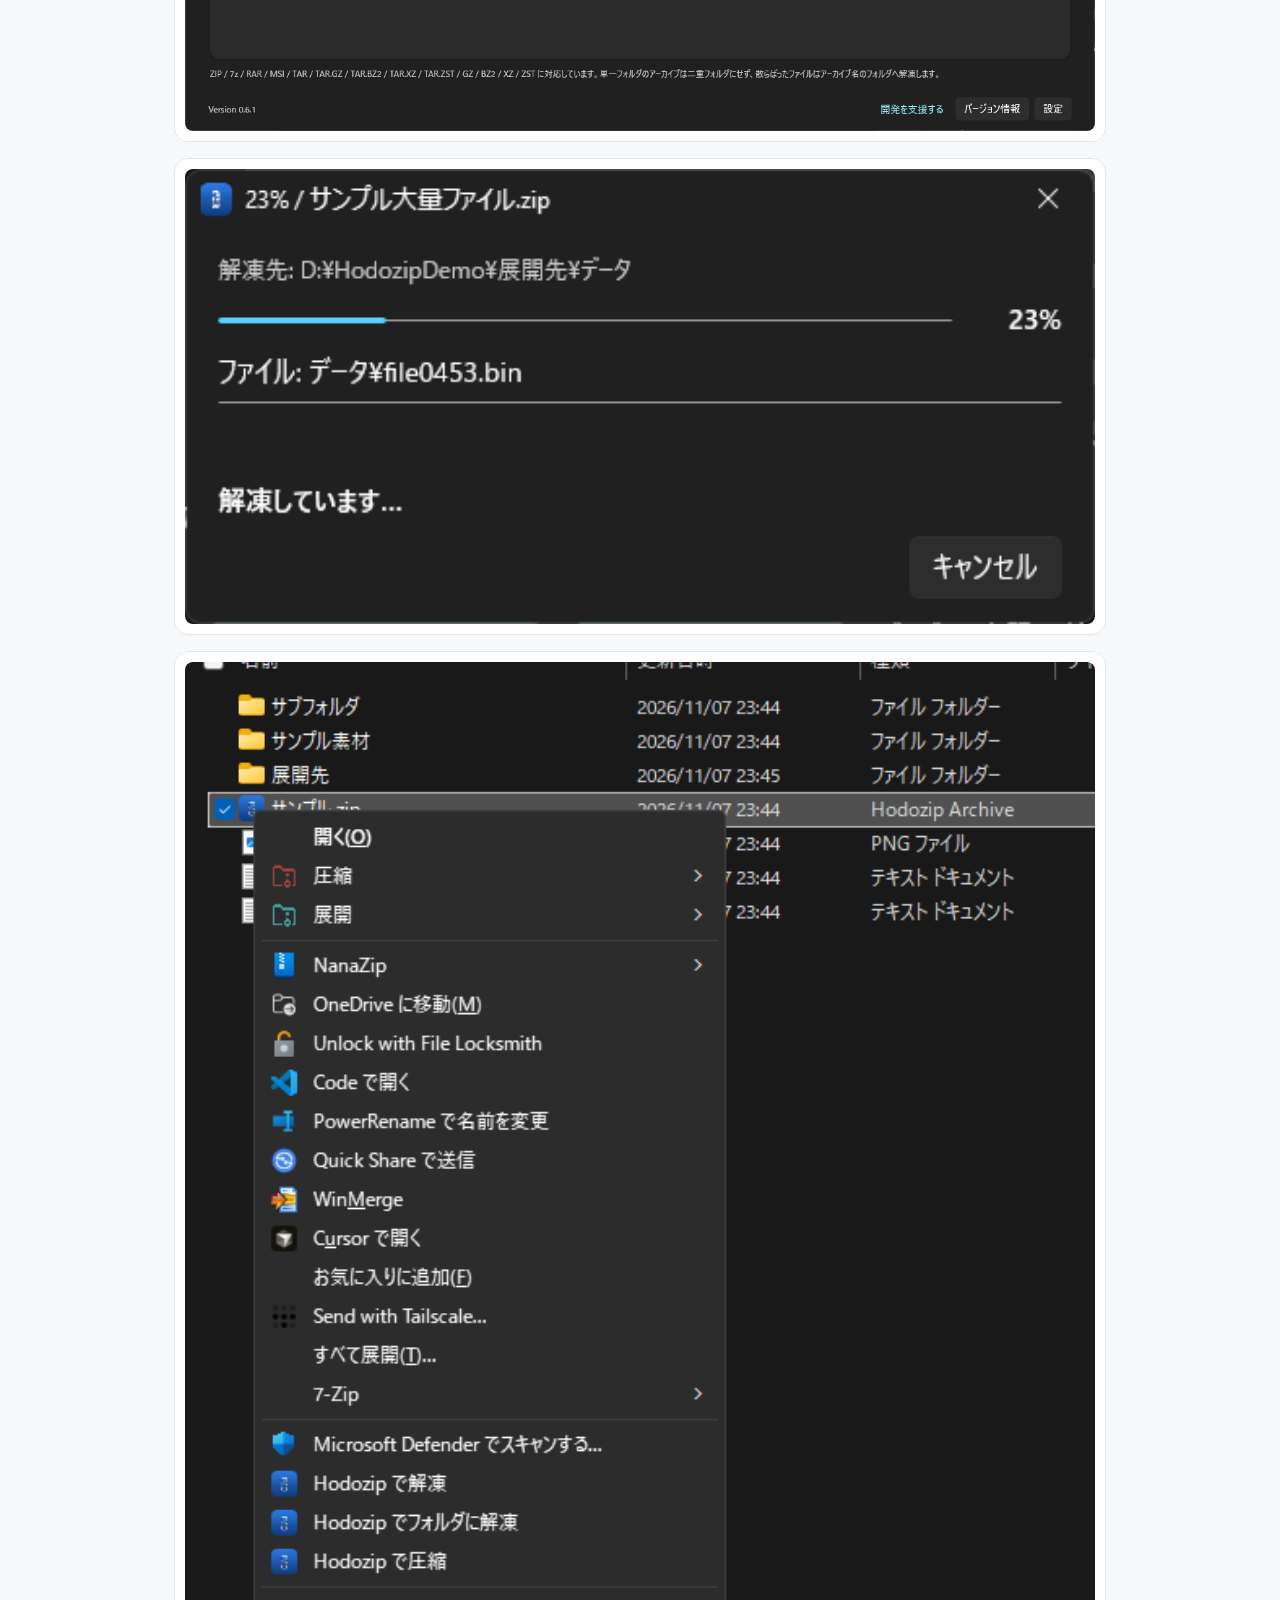
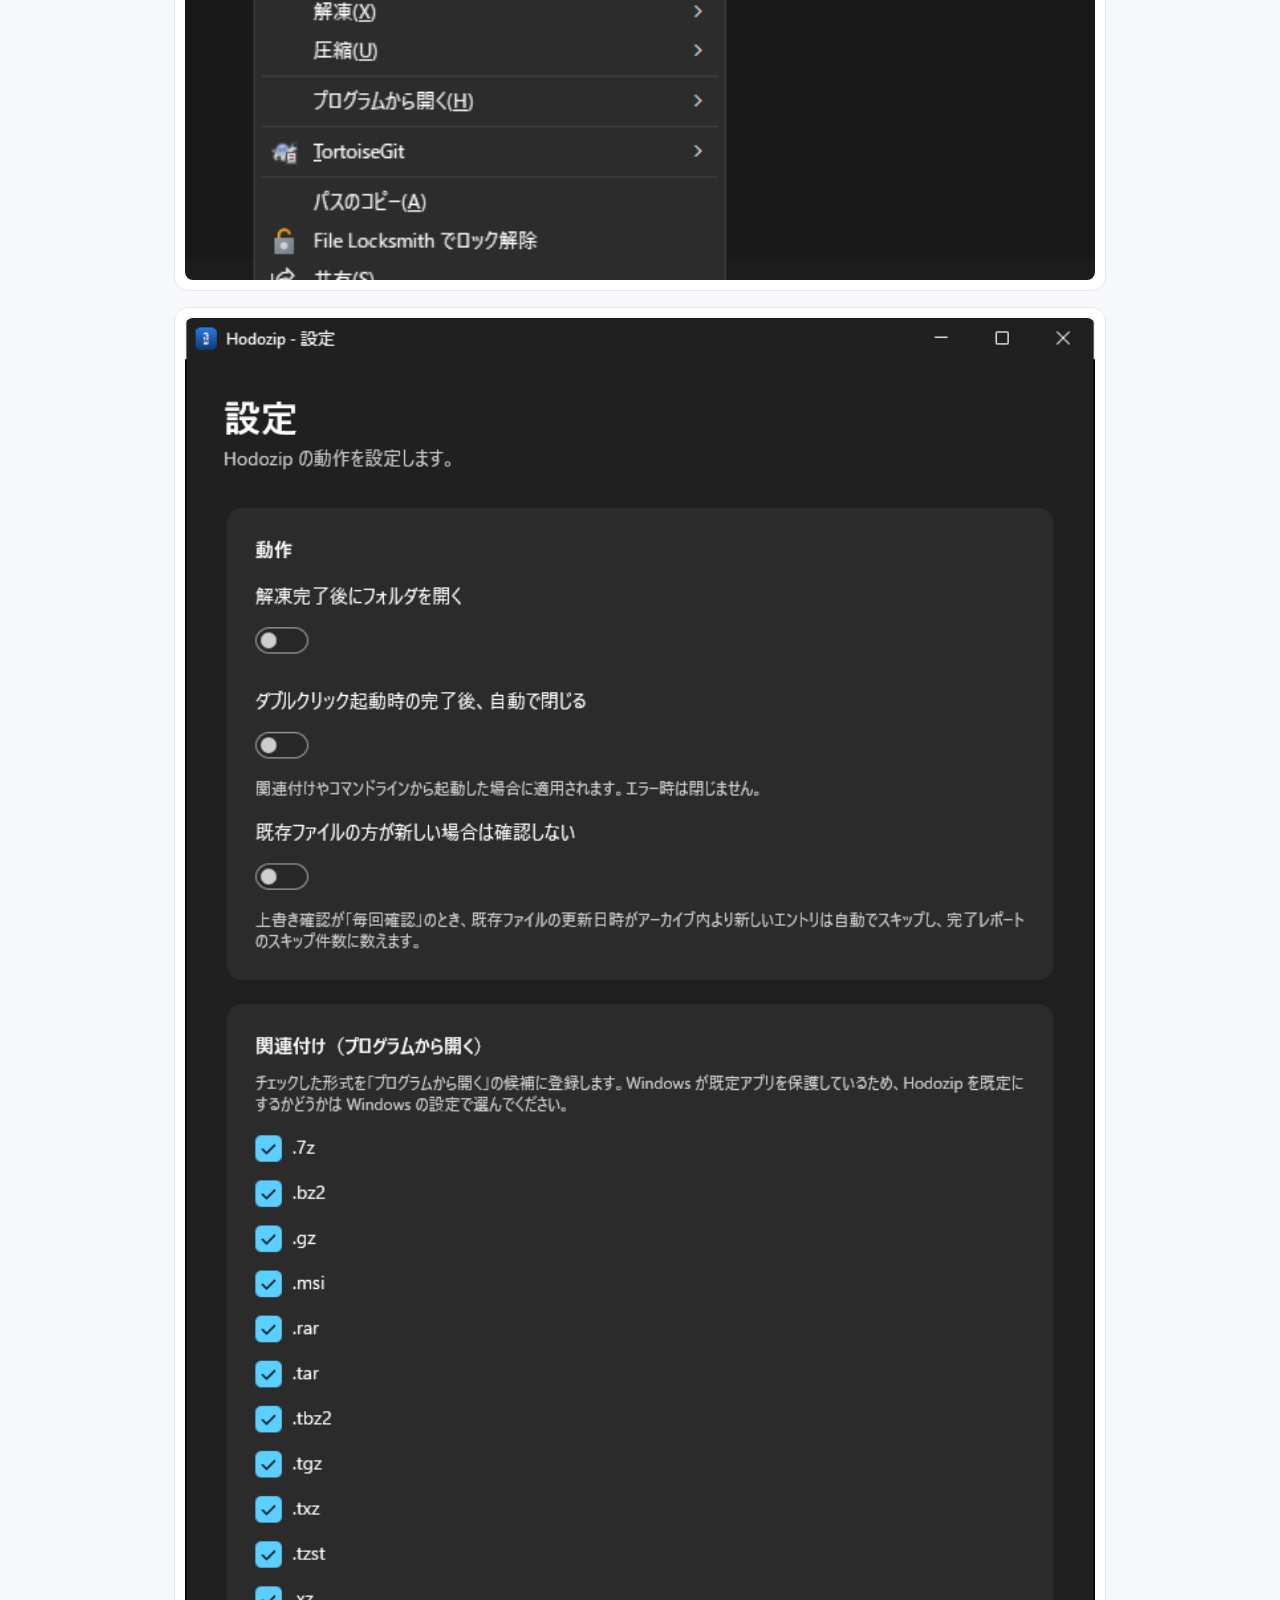
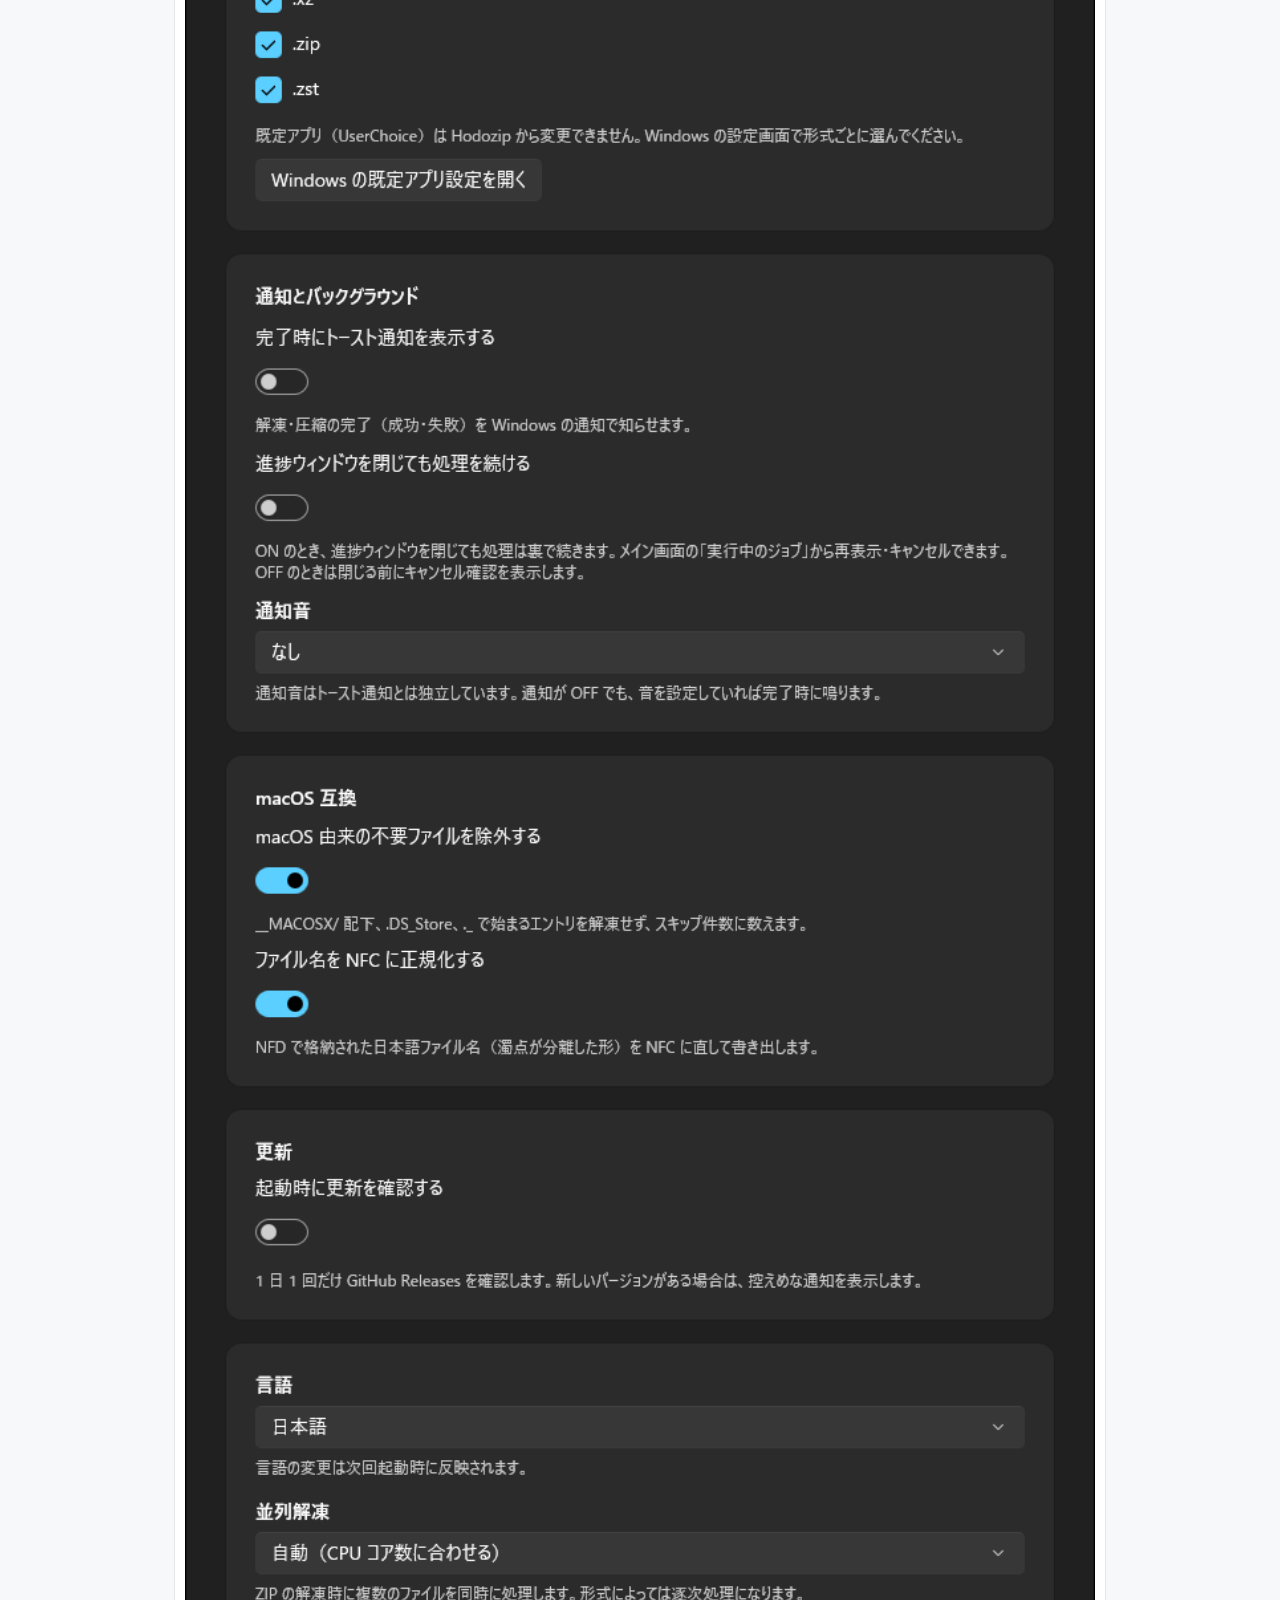
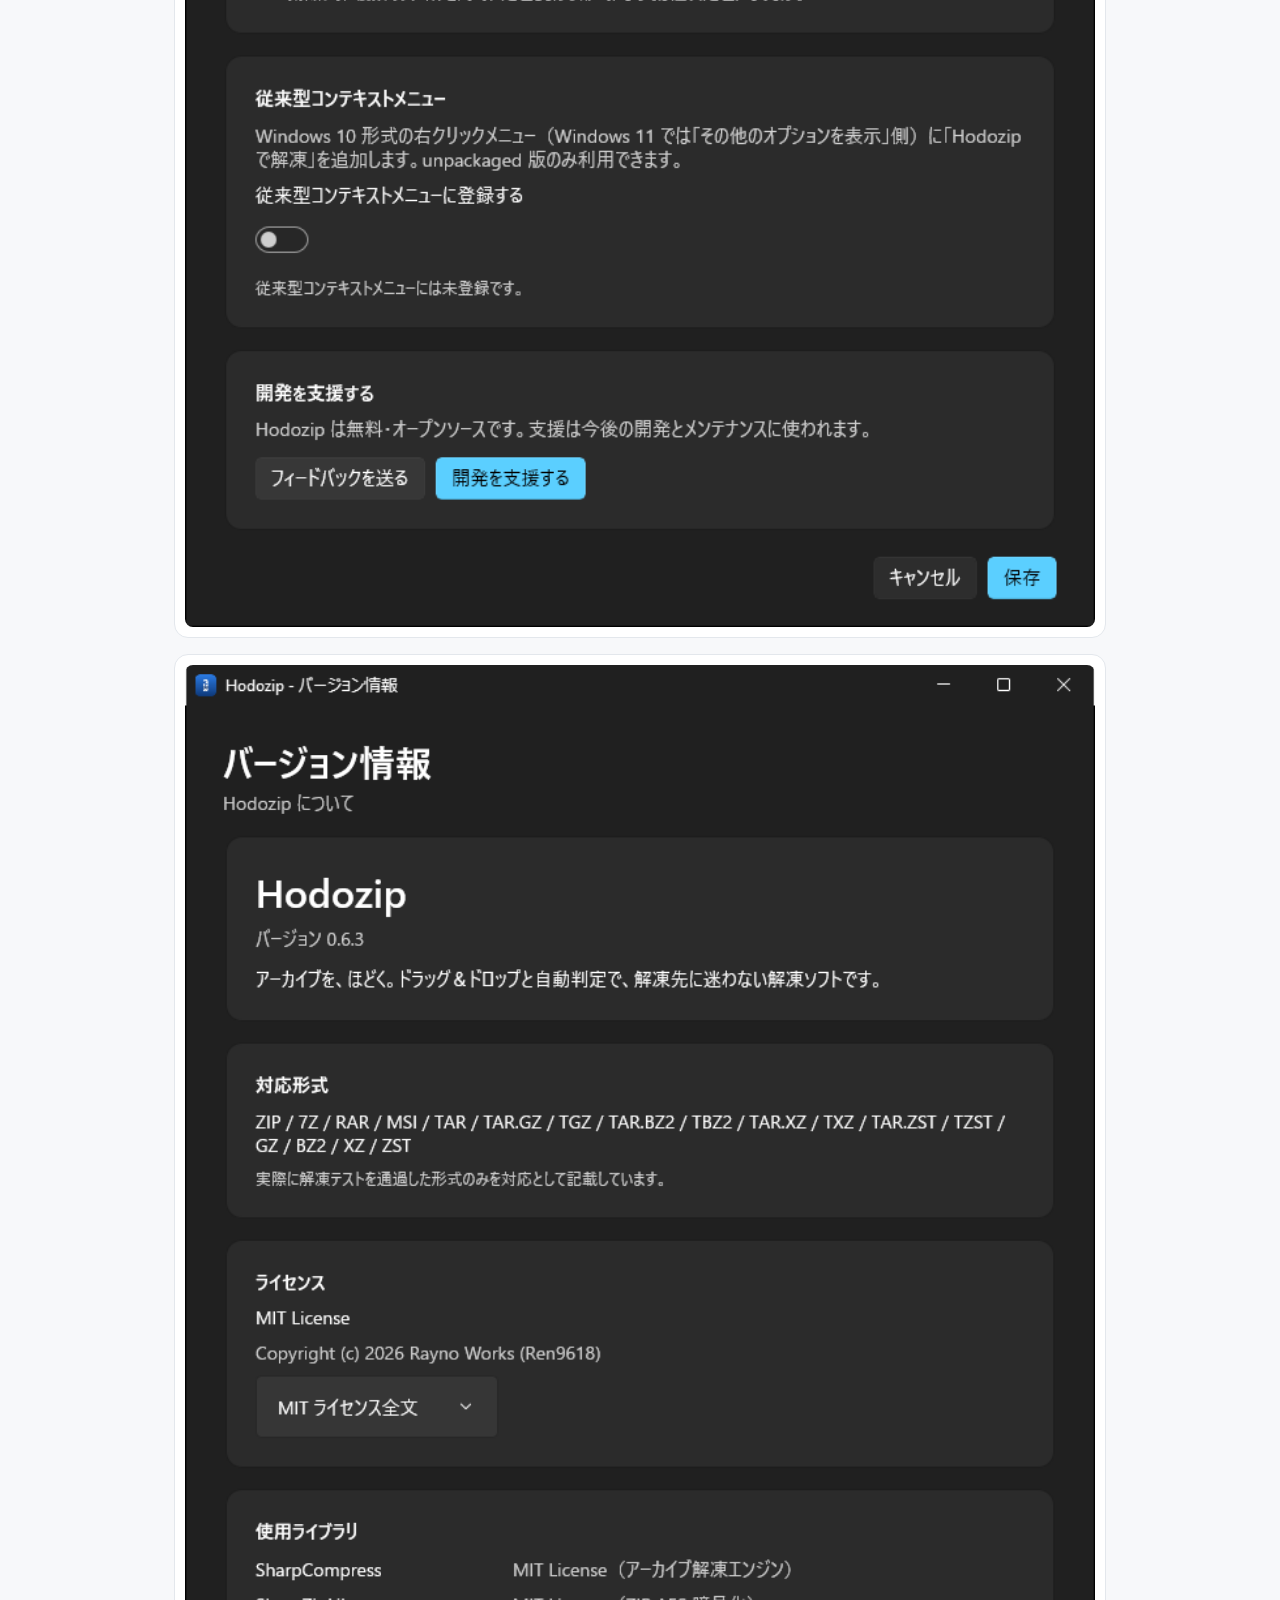
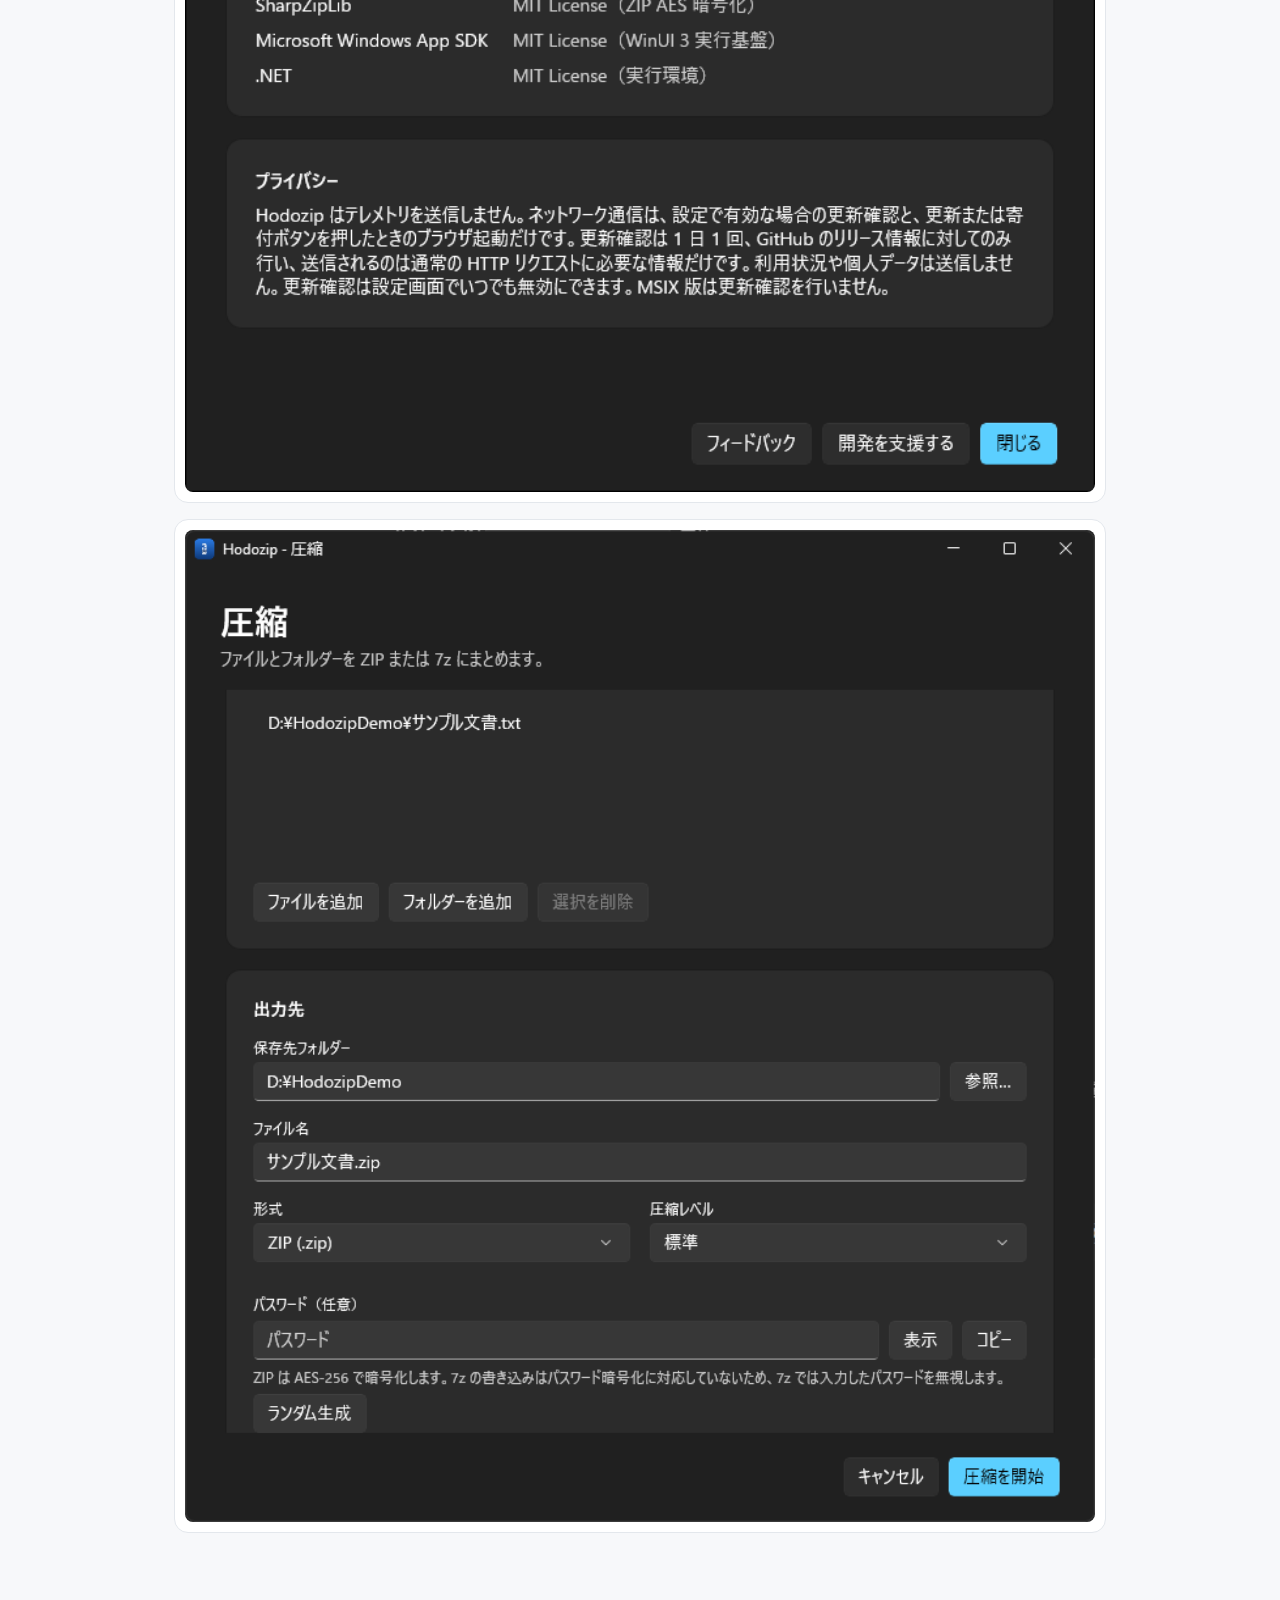
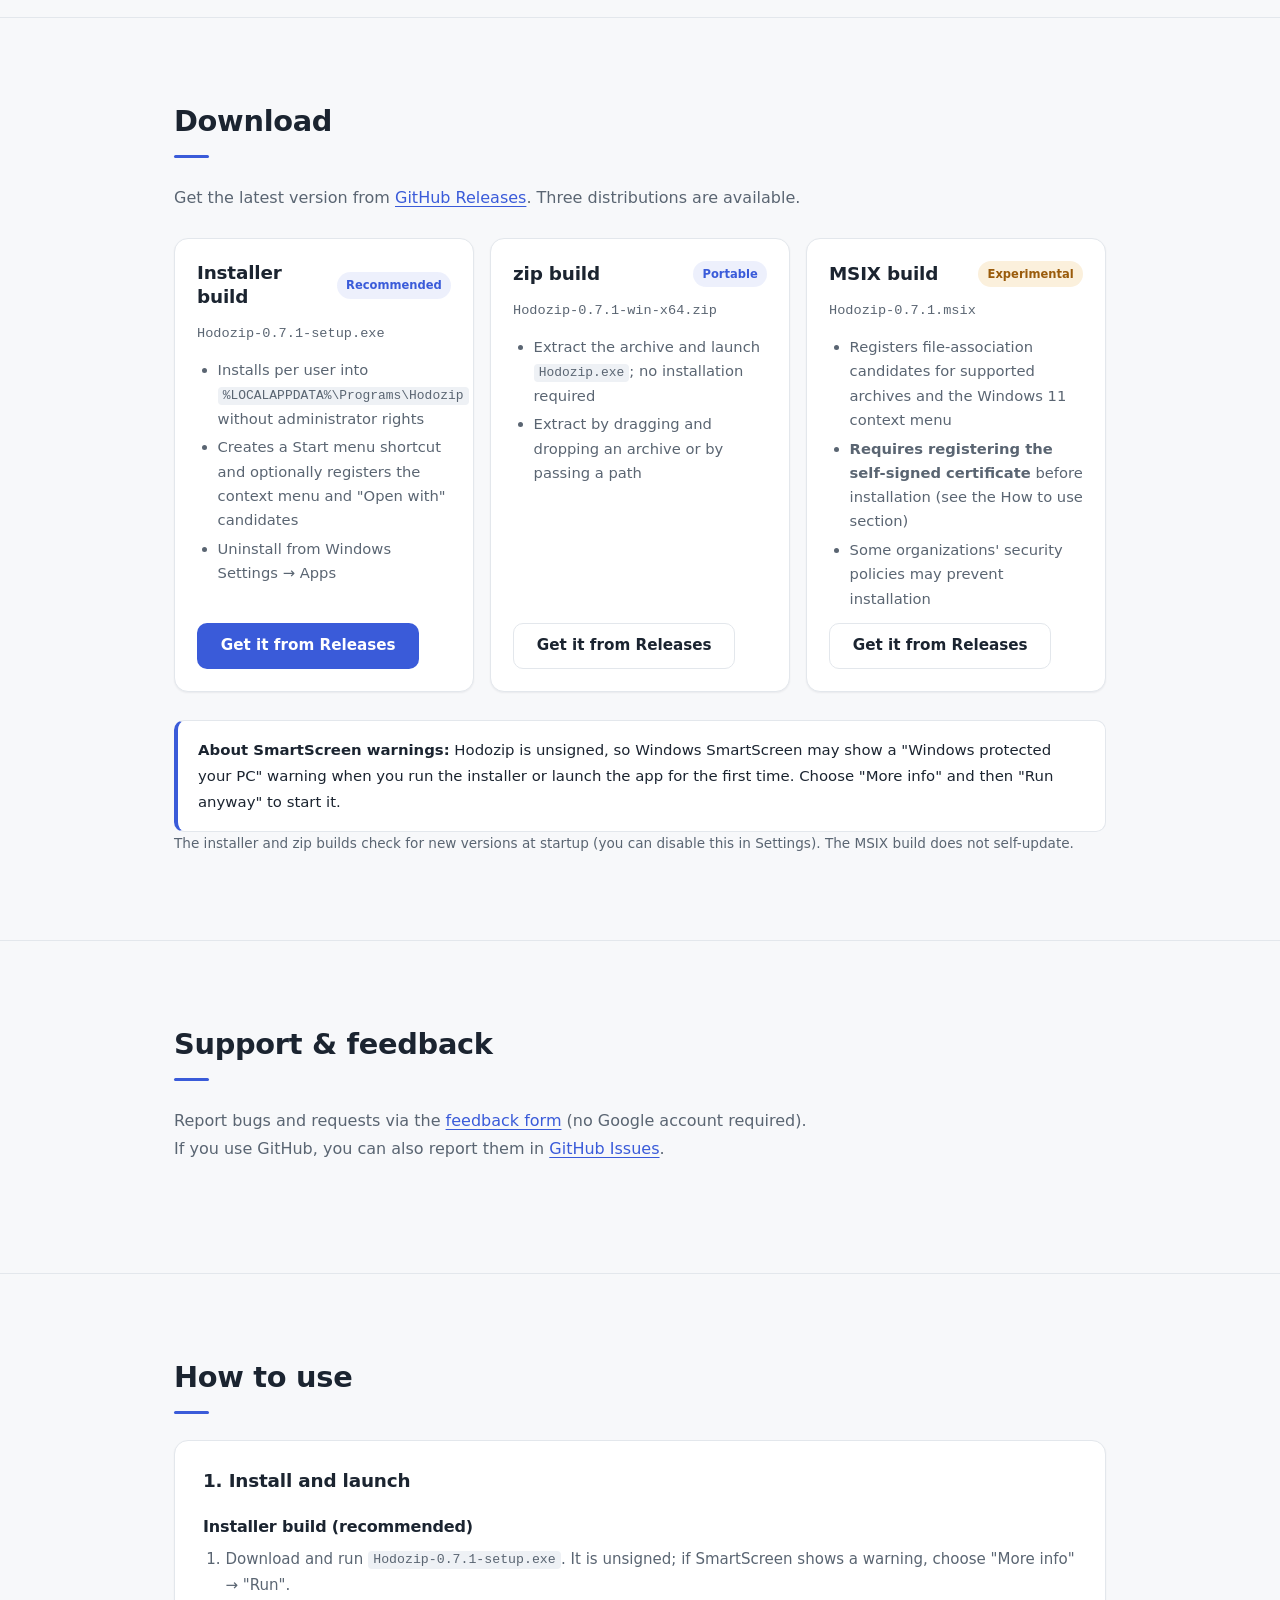
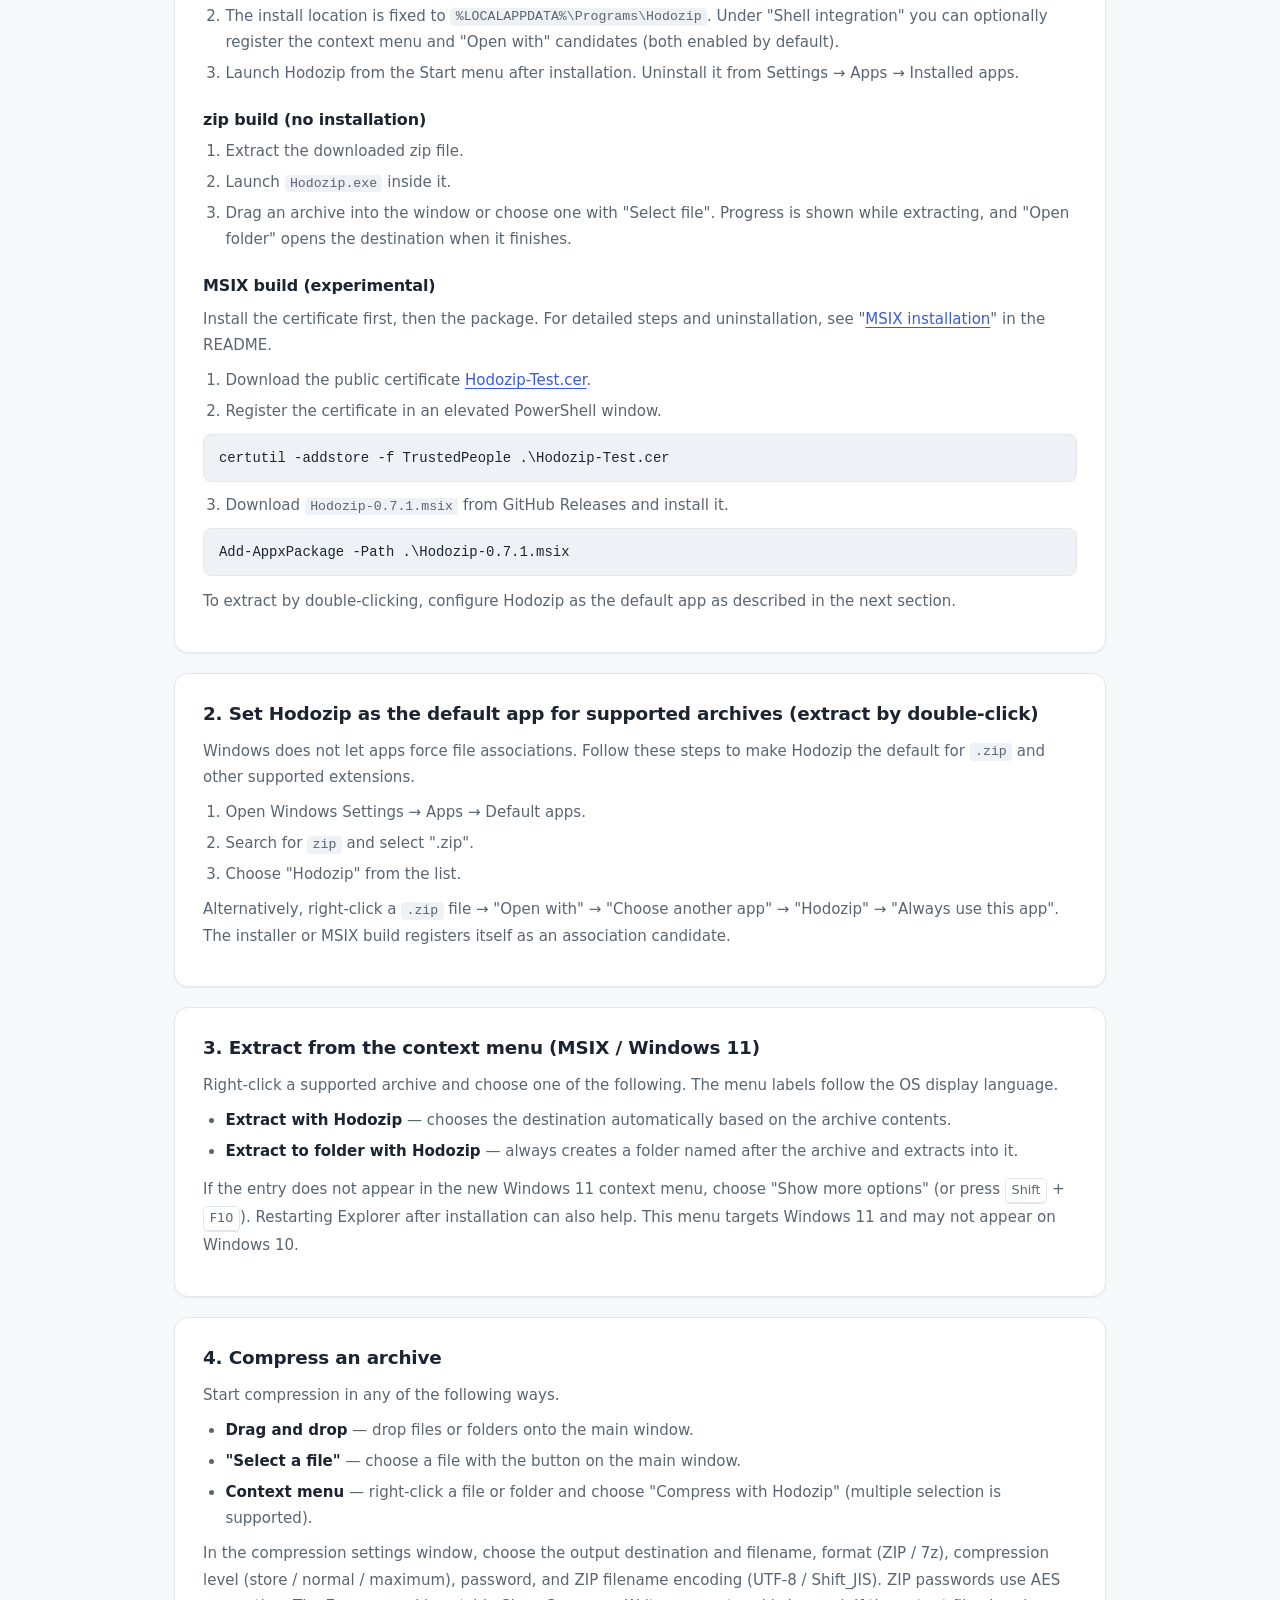
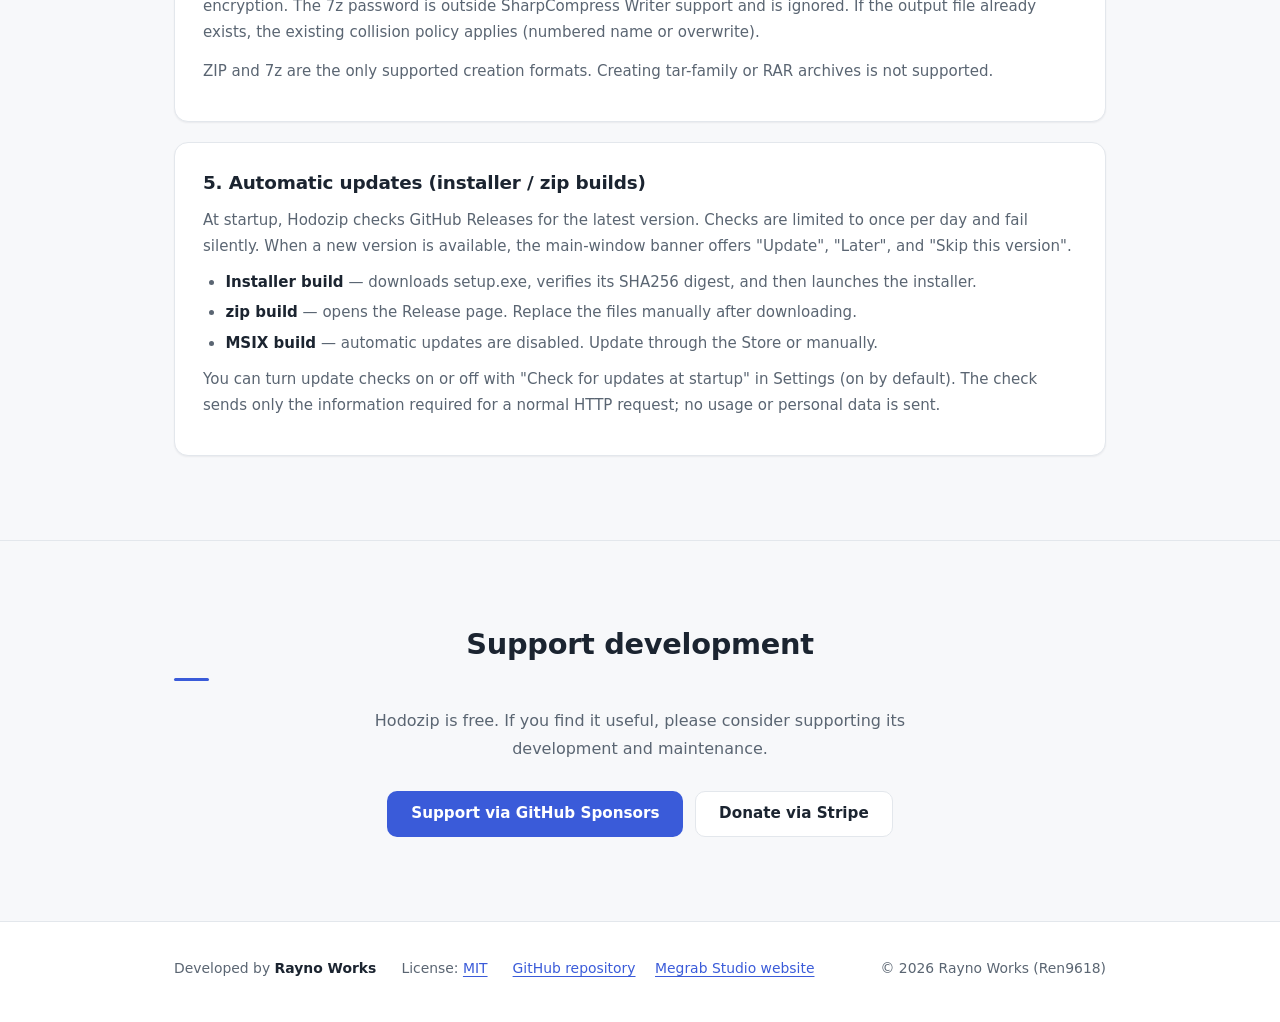
==== commit 8d3fc374: "chore: bump version to 0.7.1" ====
--- a/docs/en/index.html
+++ b/docs/en/index.html
@@ -66,7 +66,7 @@
         <a class="btn btn-ghost" href="https://github.com/Ren9618/Hodozip">View on GitHub</a>
       </div>
       <ul class="hero-chips" aria-label="Version and requirements">
-        <li class="chip-accent">Current version v0.7.0</li>
+        <li class="chip-accent">Current version v0.7.1</li>
         <li>Windows 10 (19041+) / Windows 11</li>
         <li>MIT License</li>
       </ul>
@@ -233,7 +233,7 @@
           <h3>Installer build</h3>
           <span class="badge">Recommended</span>
         </div>
-        <p class="dl-file">Hodozip-0.7.0-setup.exe</p>
+        <p class="dl-file">Hodozip-0.7.1-setup.exe</p>
         <ul class="dl-list">
           <li>Installs per user into <code>%LOCALAPPDATA%\Programs\Hodozip</code> without administrator rights</li>
           <li>Creates a Start menu shortcut and optionally registers the context menu and "Open with" candidates</li>
@@ -246,7 +246,7 @@
           <h3>zip build</h3>
           <span class="badge">Portable</span>
         </div>
-        <p class="dl-file">Hodozip-0.7.0-win-x64.zip</p>
+        <p class="dl-file">Hodozip-0.7.1-win-x64.zip</p>
         <ul class="dl-list">
           <li>Extract the archive and launch <code>Hodozip.exe</code>; no installation required</li>
           <li>Extract by dragging and dropping an archive or by passing a path</li>
@@ -258,7 +258,7 @@
           <h3>MSIX build</h3>
           <span class="badge badge-warn">Experimental</span>
         </div>
-        <p class="dl-file">Hodozip-0.7.0.msix</p>
+        <p class="dl-file">Hodozip-0.7.1.msix</p>
         <ul class="dl-list">
           <li>Registers file-association candidates for supported archives and the Windows 11 context menu</li>
           <li><strong>Requires registering the self-signed certificate</strong> before installation (see the How to use section)</li>
@@ -295,7 +295,7 @@
       <h3>1. Install and launch</h3>
       <h4>Installer build (recommended)</h4>
       <ol>
-        <li>Download and run <code>Hodozip-0.7.0-setup.exe</code>. It is unsigned; if SmartScreen shows a warning, choose "More info" → "Run".</li>
+        <li>Download and run <code>Hodozip-0.7.1-setup.exe</code>. It is unsigned; if SmartScreen shows a warning, choose "More info" → "Run".</li>
         <li>The install location is fixed to <code>%LOCALAPPDATA%\Programs\Hodozip</code>. Under "Shell integration" you can optionally register the context menu and "Open with" candidates (both enabled by default).</li>
         <li>Launch Hodozip from the Start menu after installation. Uninstall it from Settings → Apps → Installed apps.</li>
       </ol>
@@ -308,14 +308,14 @@
       <h4>MSIX build (experimental)</h4>
       <p>Install the certificate first, then the package. For detailed steps and uninstallation, see "<a class="inline-link" href="https://github.com/Ren9618/Hodozip/blob/main/README.en.md#msix-installation-advanced-experimental">MSIX installation</a>" in the README.</p>
       <ol>
-        <li>Download the public certificate <a class="inline-link" href="https://github.com/Ren9618/Hodozip/raw/v0.7.0/packaging/certs/Hodozip-Test.cer">Hodozip-Test.cer</a>.</li>
+        <li>Download the public certificate <a class="inline-link" href="https://github.com/Ren9618/Hodozip/raw/v0.7.1/packaging/certs/Hodozip-Test.cer">Hodozip-Test.cer</a>.</li>
         <li>Register the certificate in an elevated PowerShell window.</li>
       </ol>
       <pre><code>certutil -addstore -f TrustedPeople .\Hodozip-Test.cer</code></pre>
       <ol start="3">
-        <li>Download <code>Hodozip-0.7.0.msix</code> from GitHub Releases and install it.</li>
+        <li>Download <code>Hodozip-0.7.1.msix</code> from GitHub Releases and install it.</li>
       </ol>
-      <pre><code>Add-AppxPackage -Path .\Hodozip-0.7.0.msix</code></pre>
+      <pre><code>Add-AppxPackage -Path .\Hodozip-0.7.1.msix</code></pre>
       <p class="note">To extract by double-clicking, configure Hodozip as the default app as described in the next section.</p>
     </article>
 
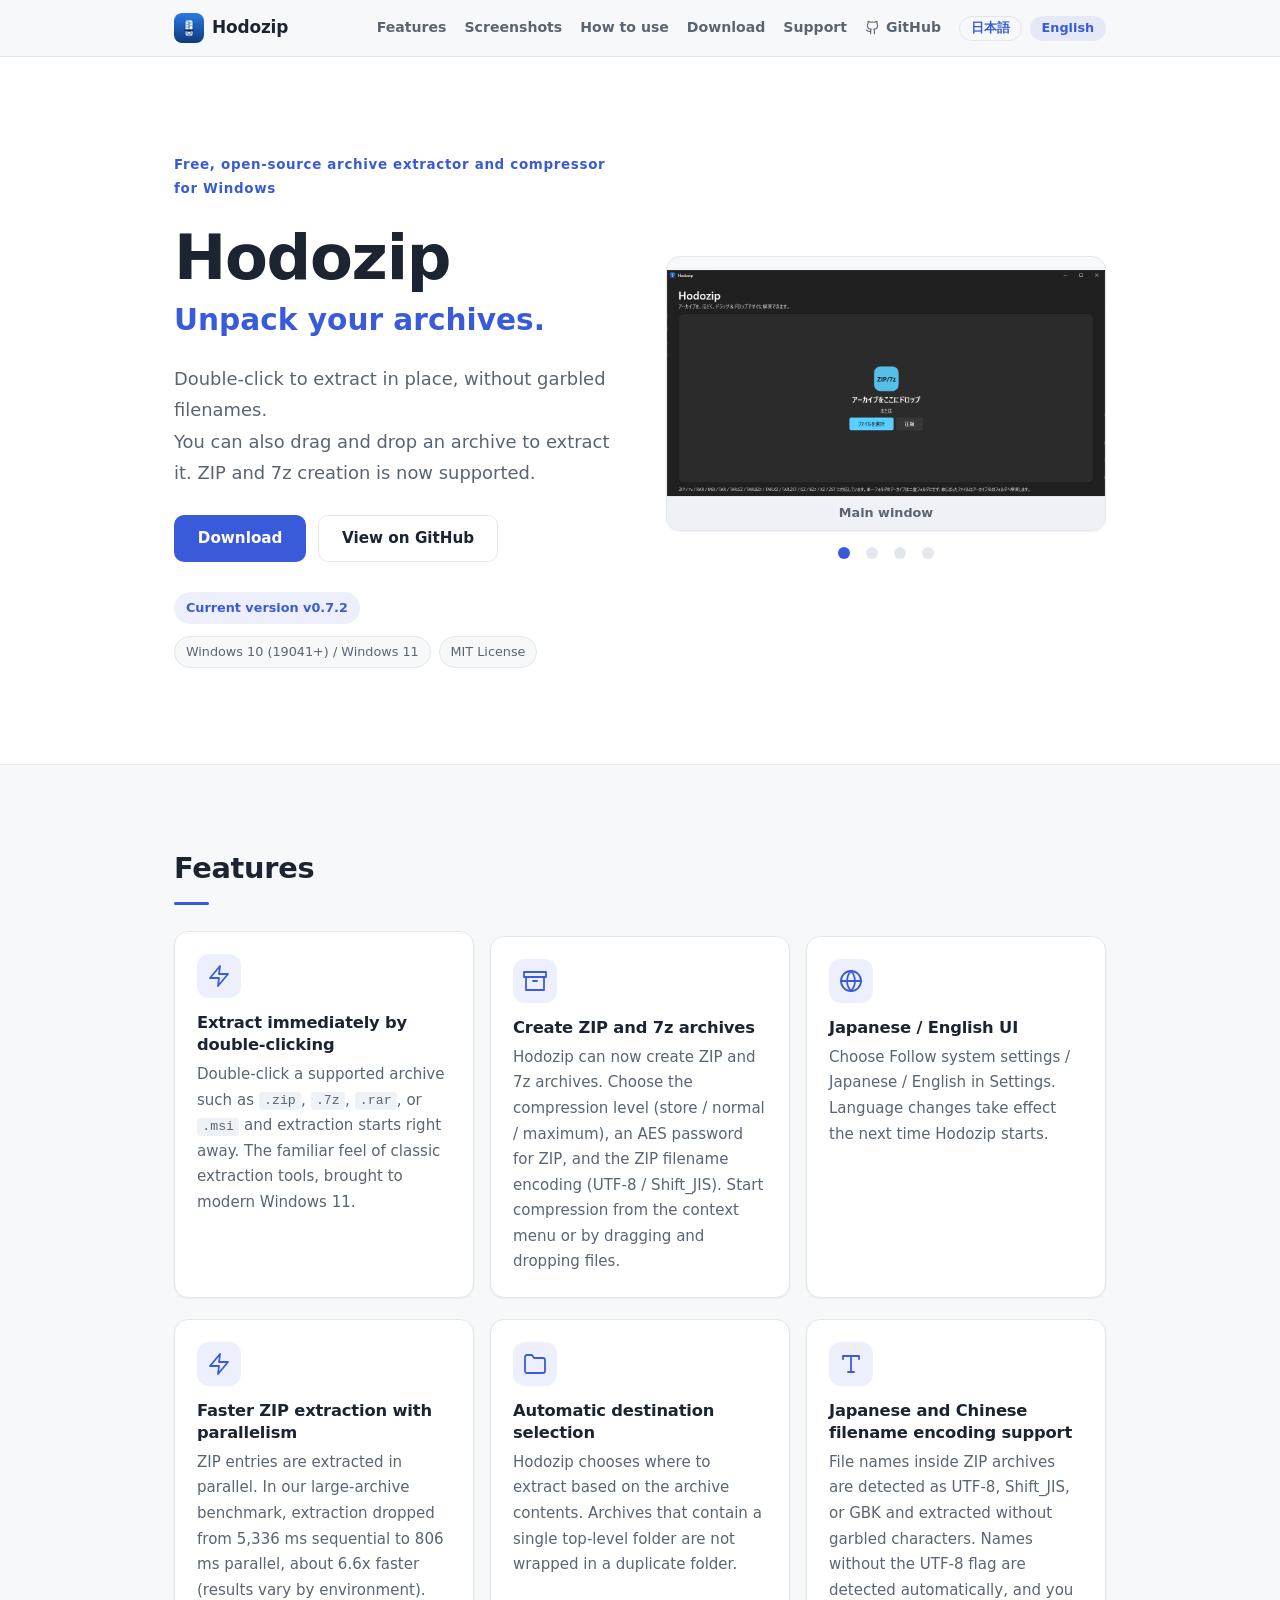
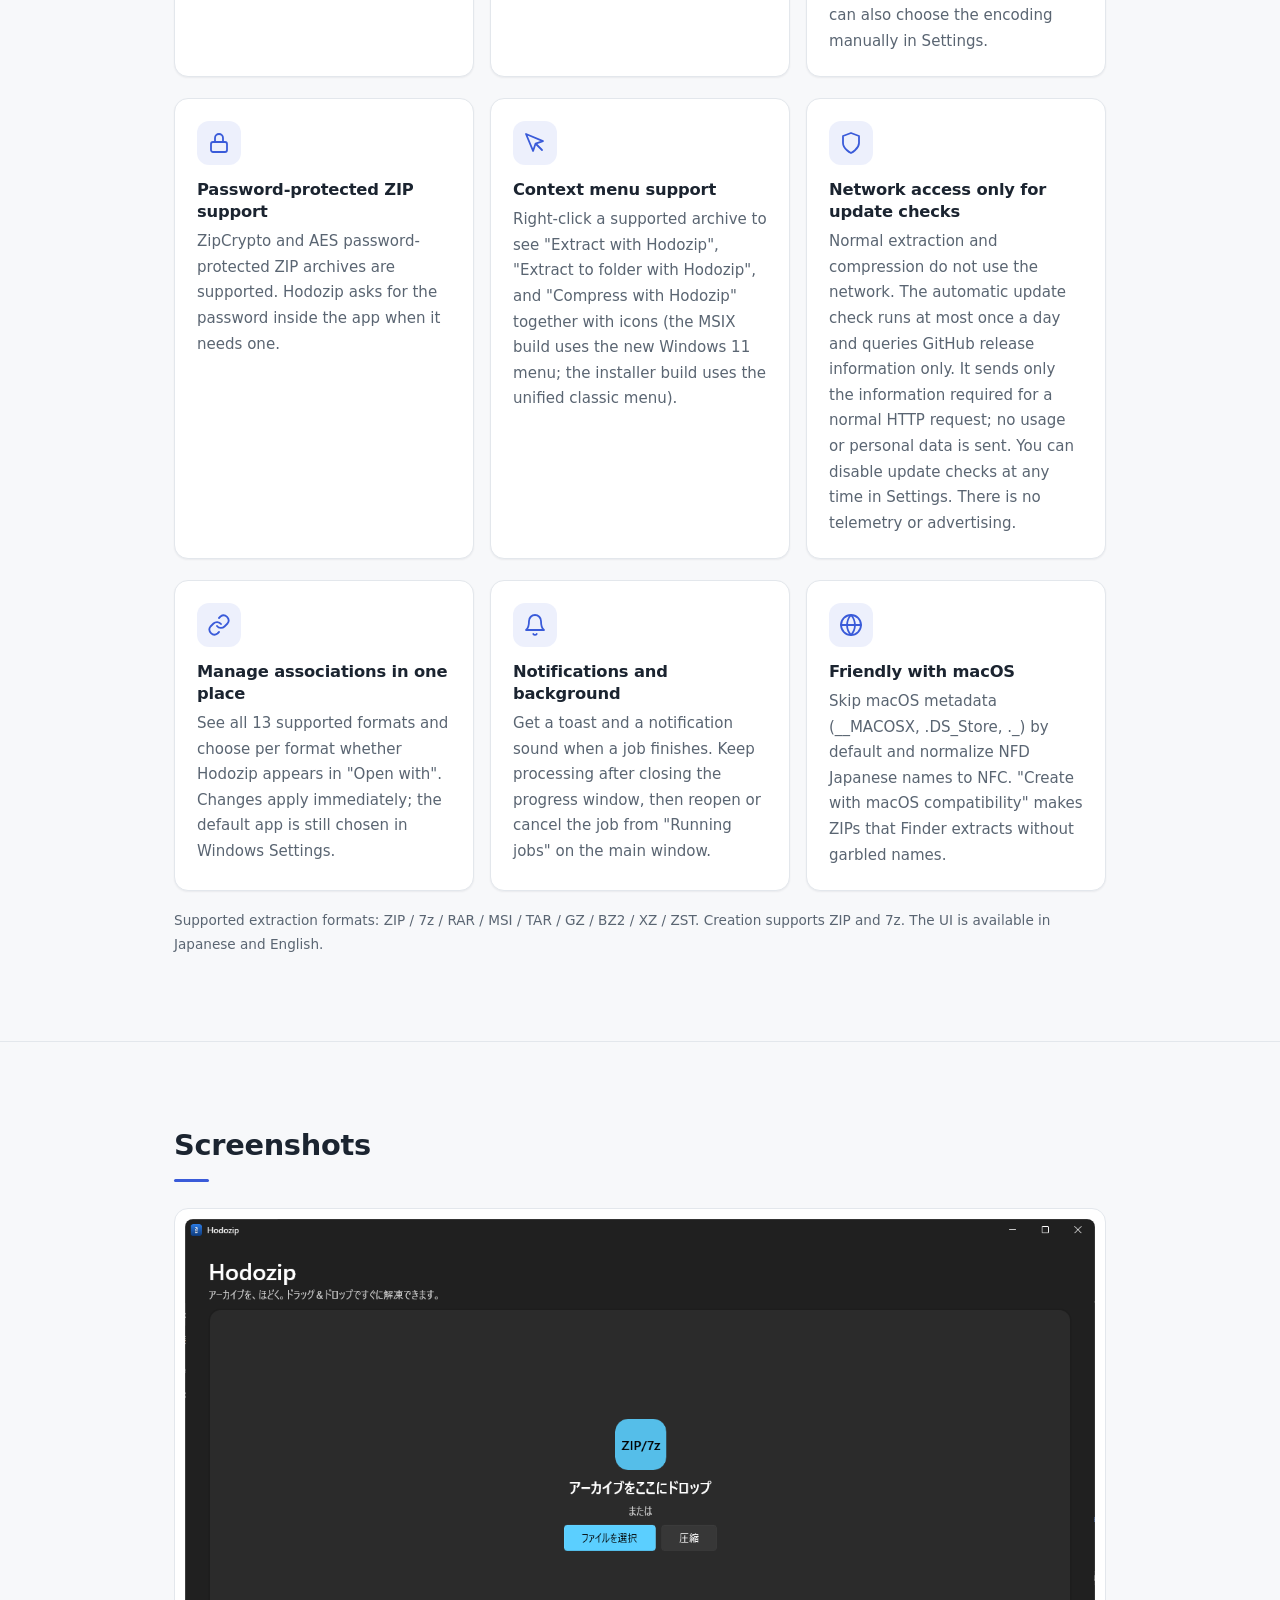
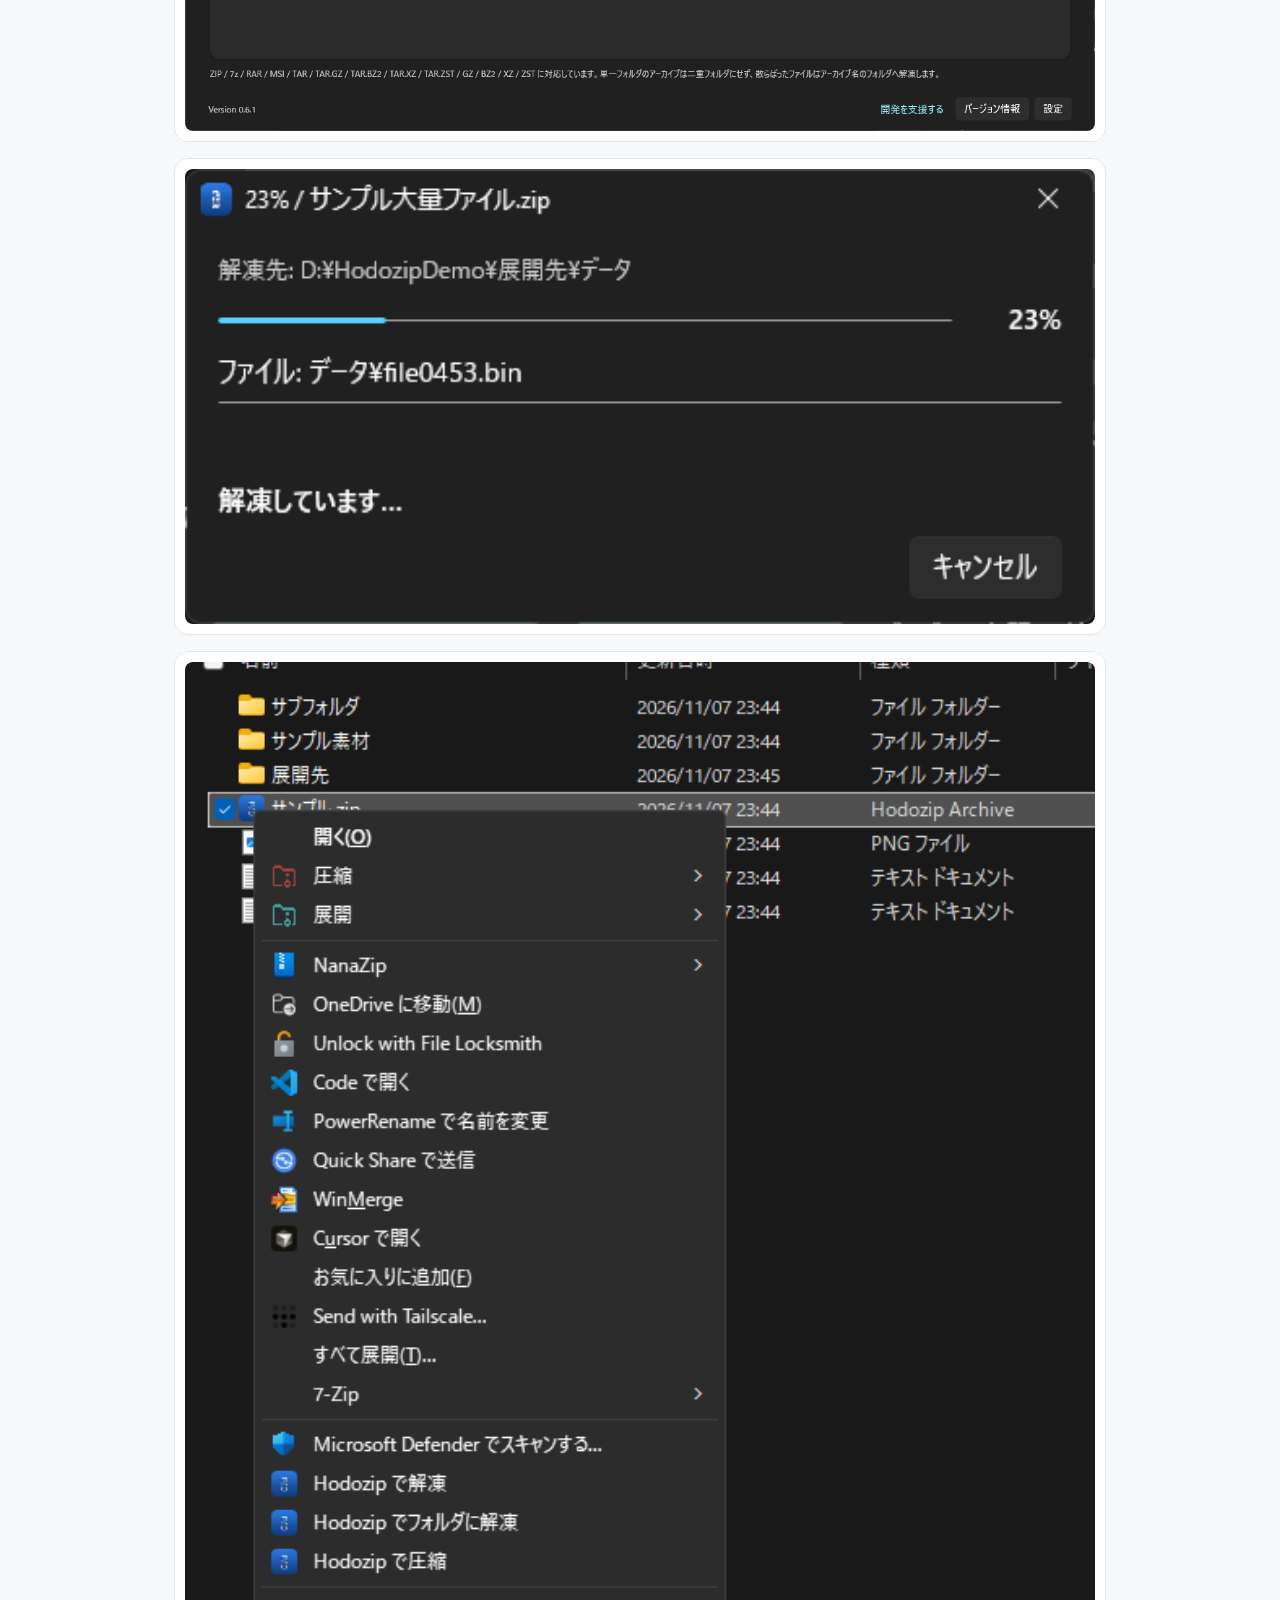
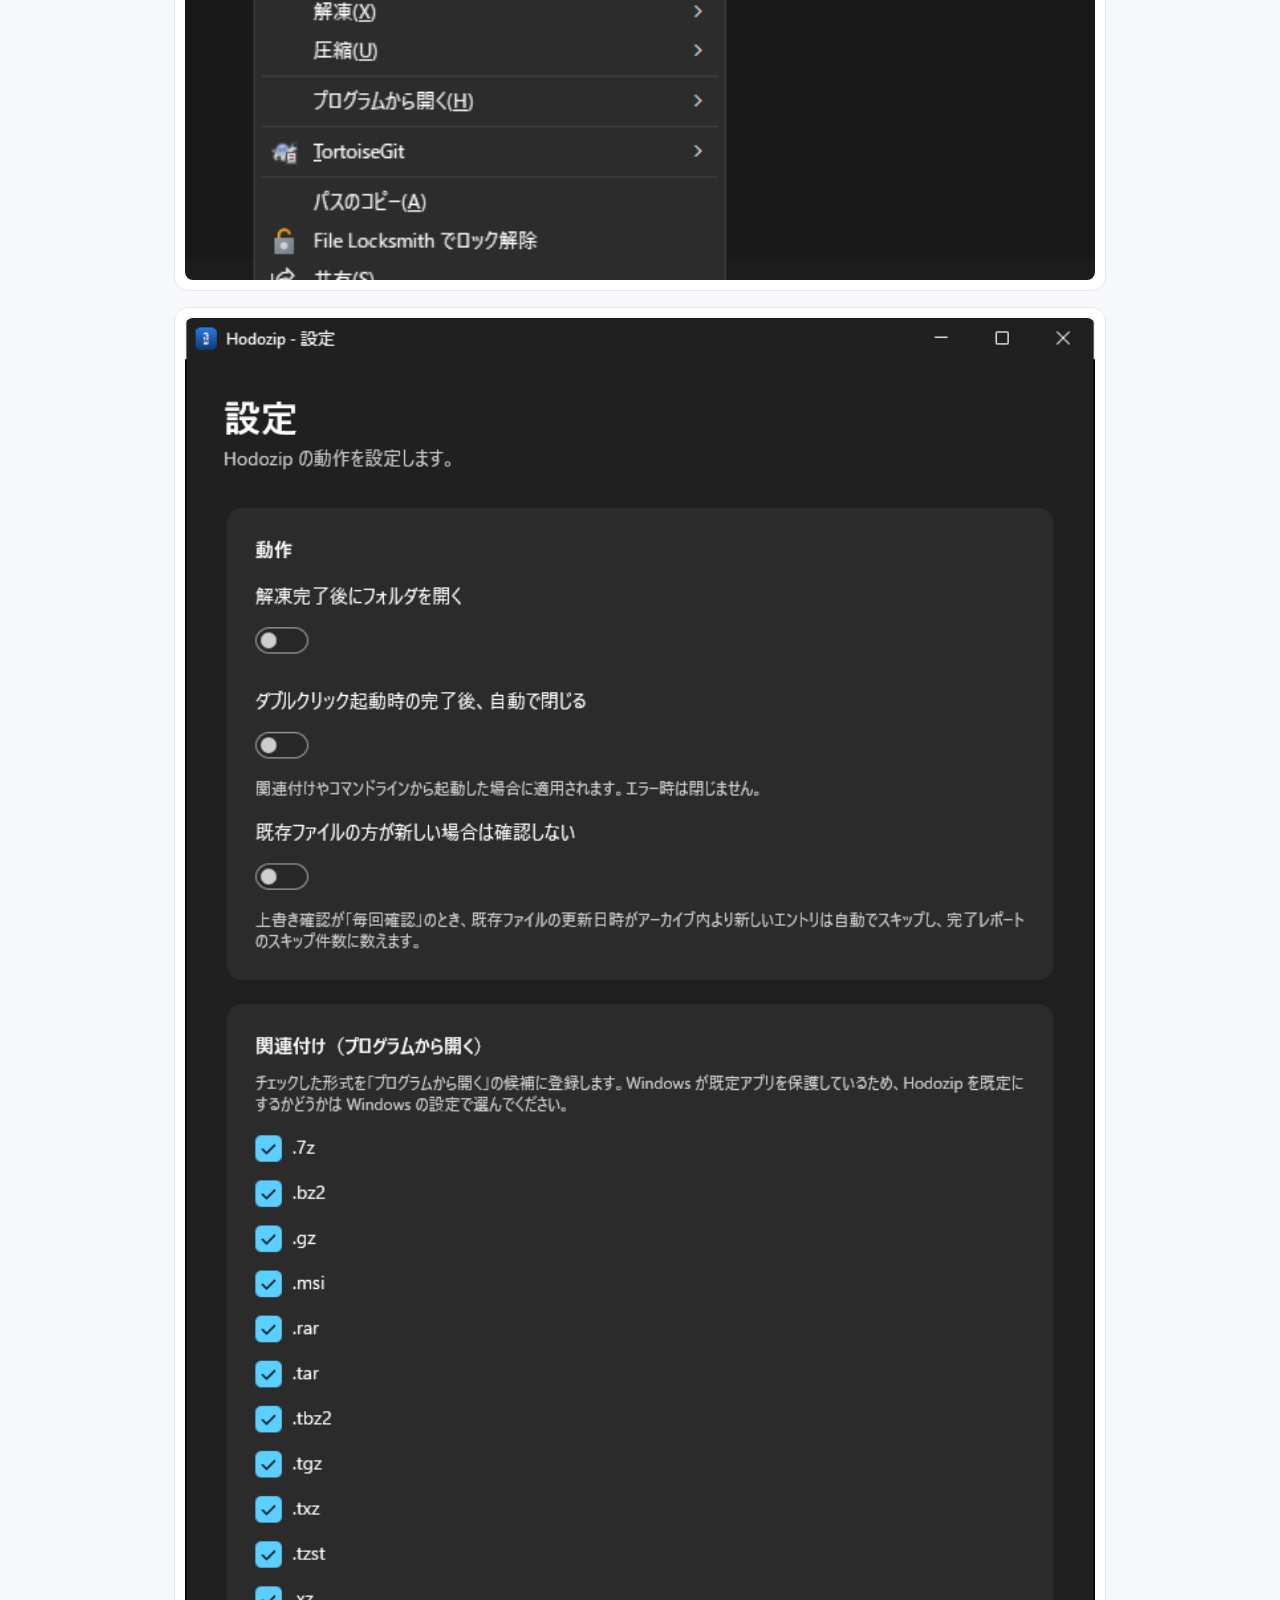
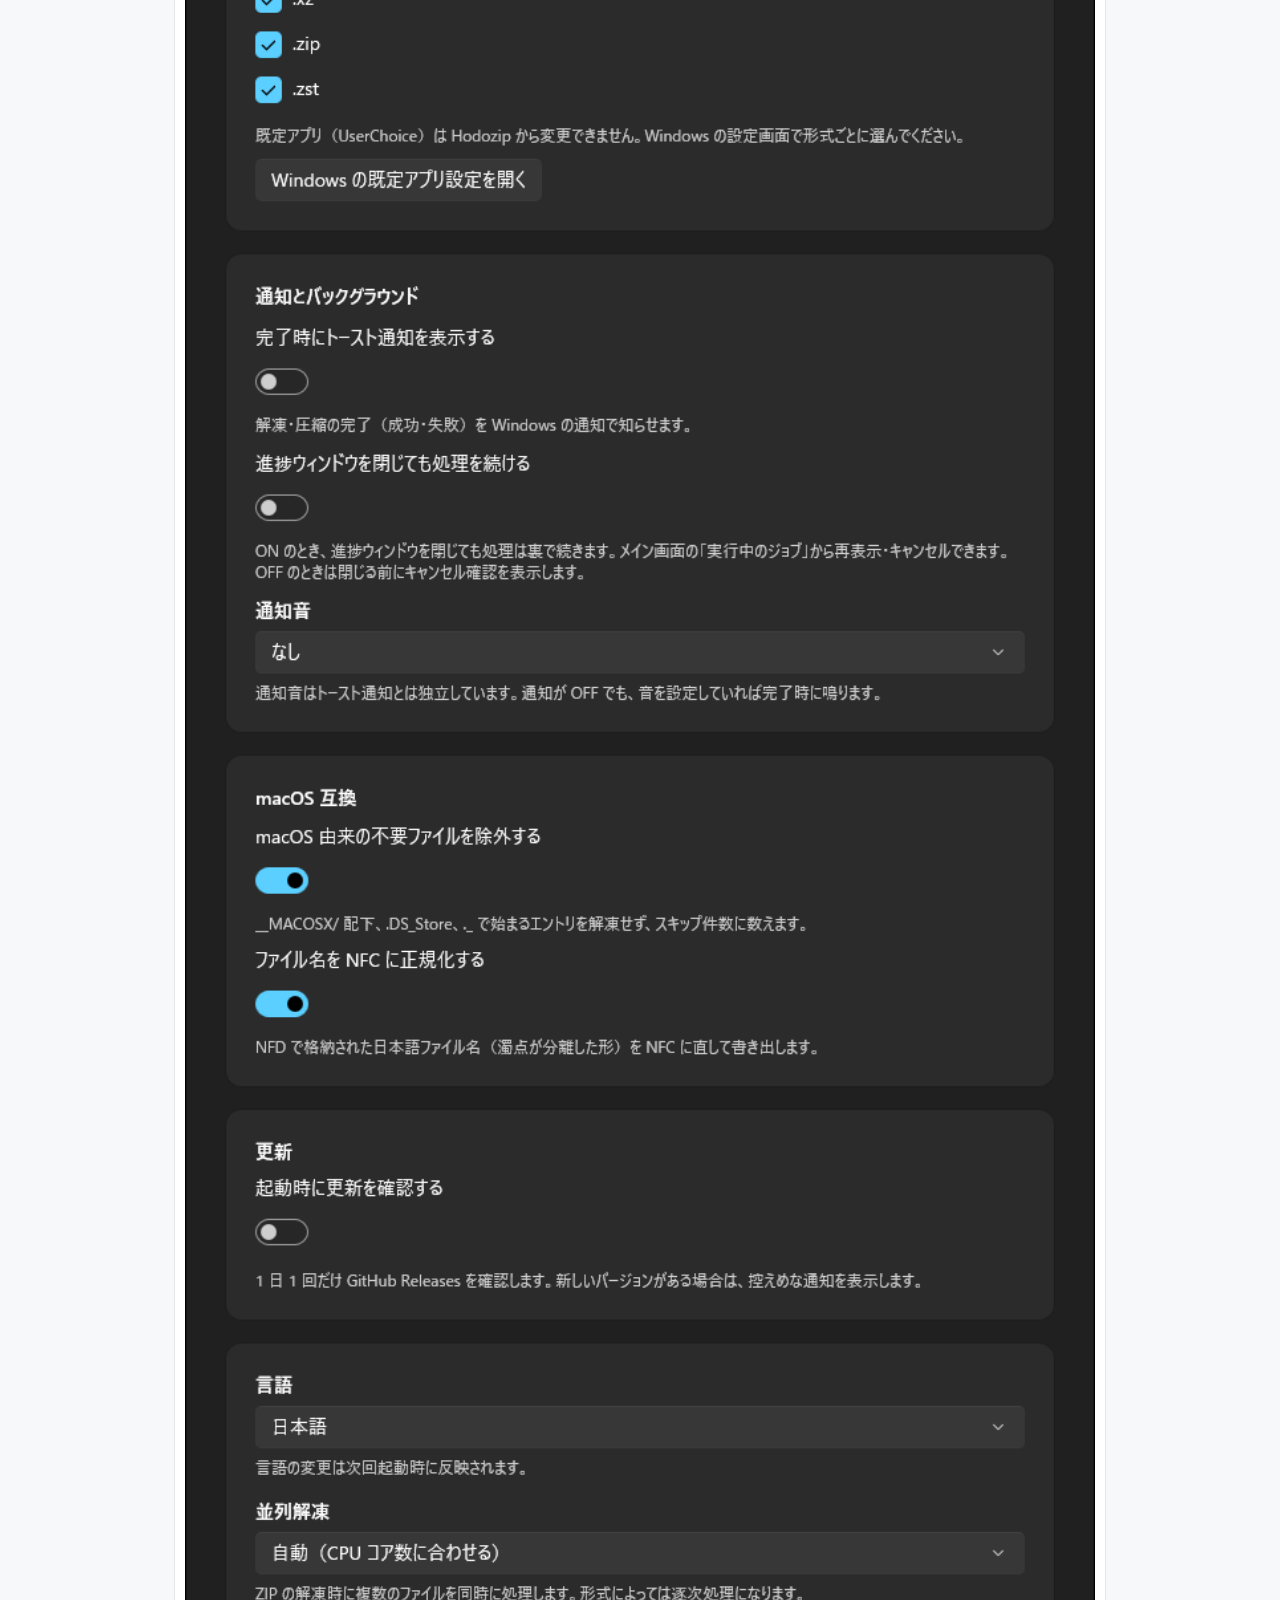
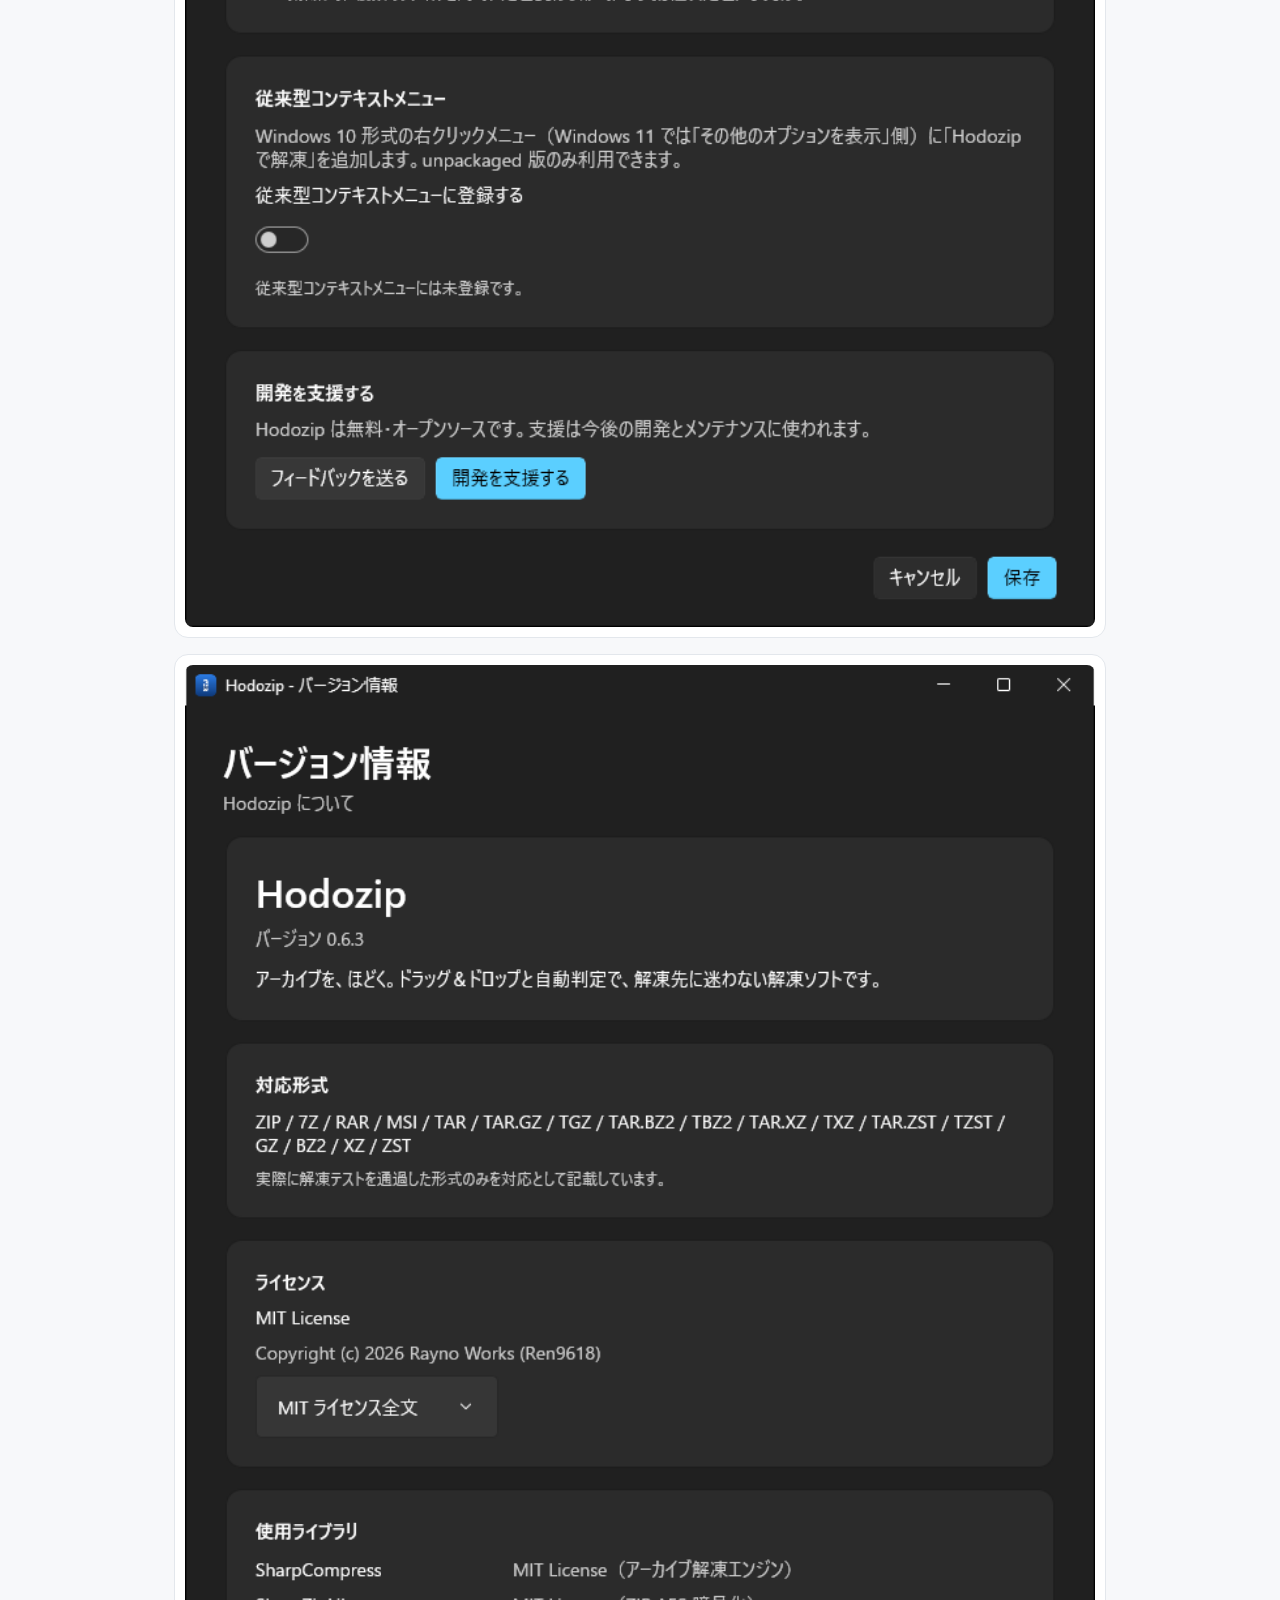
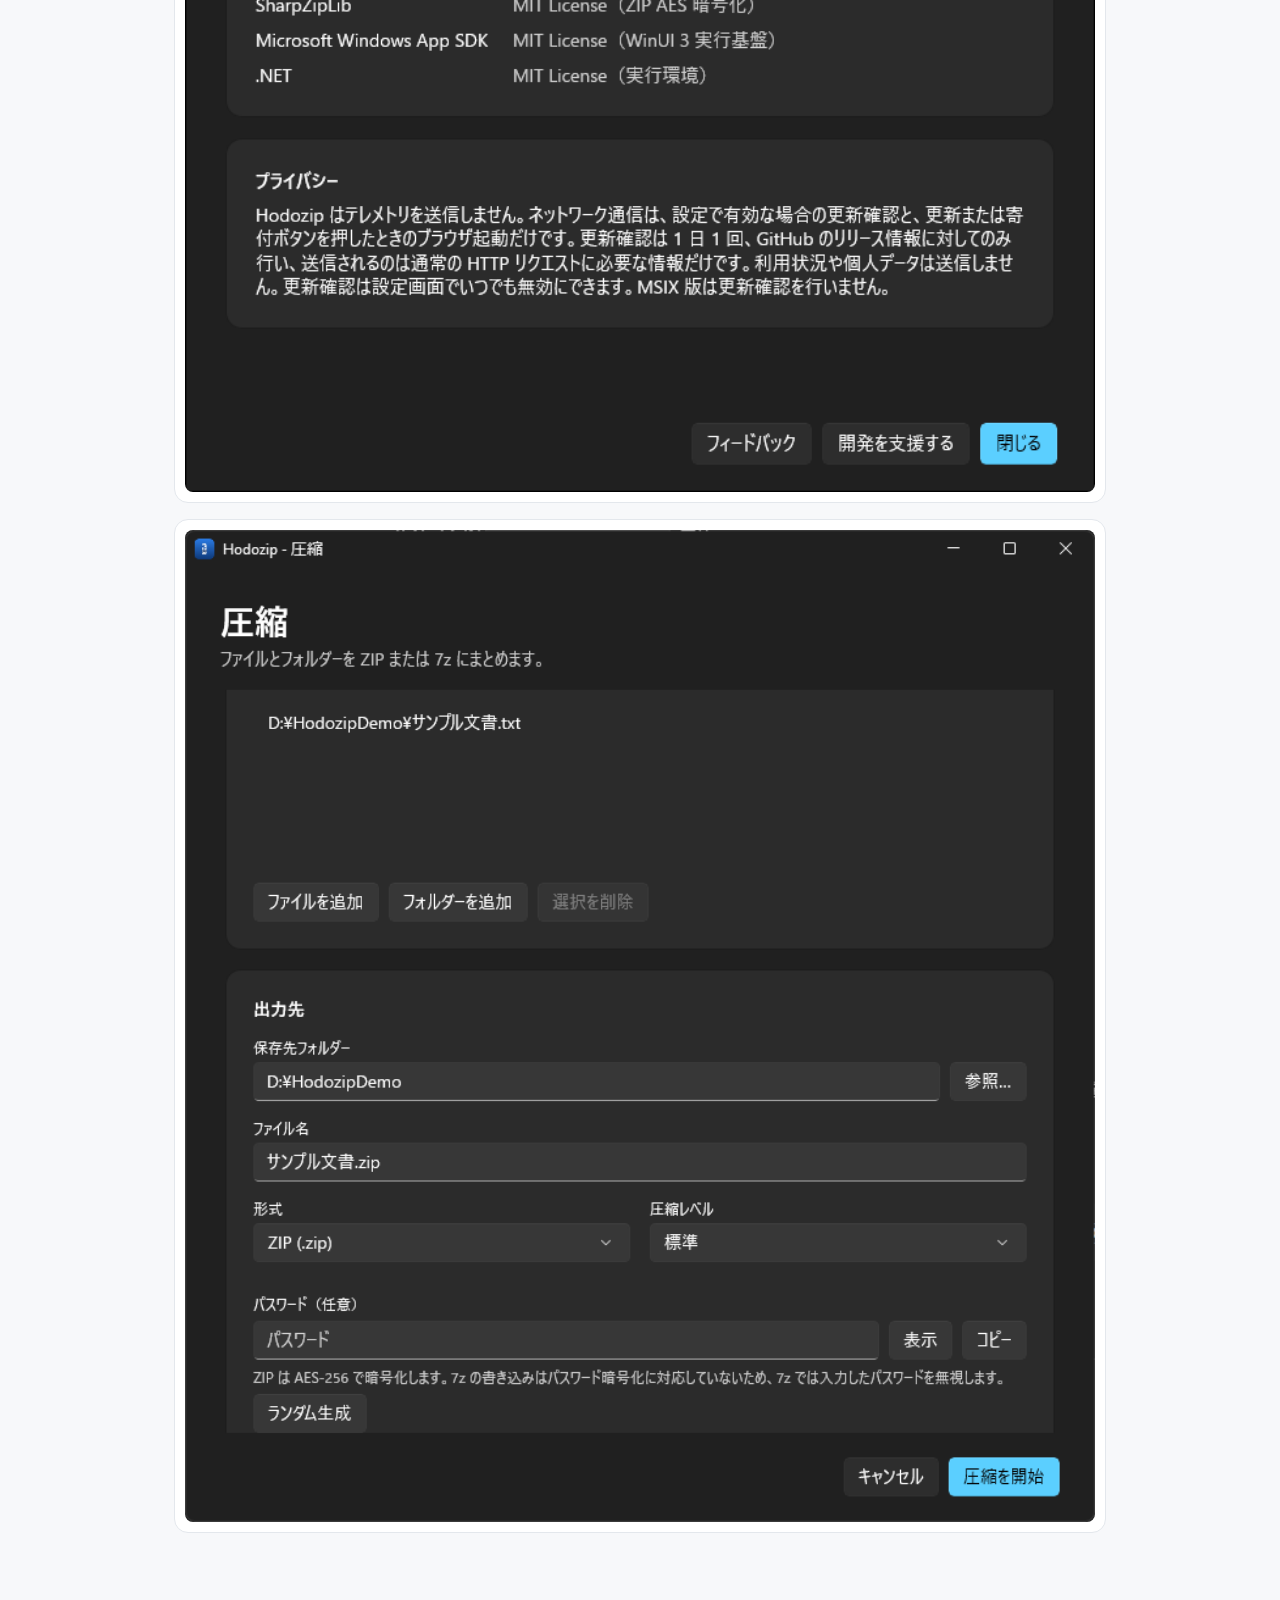
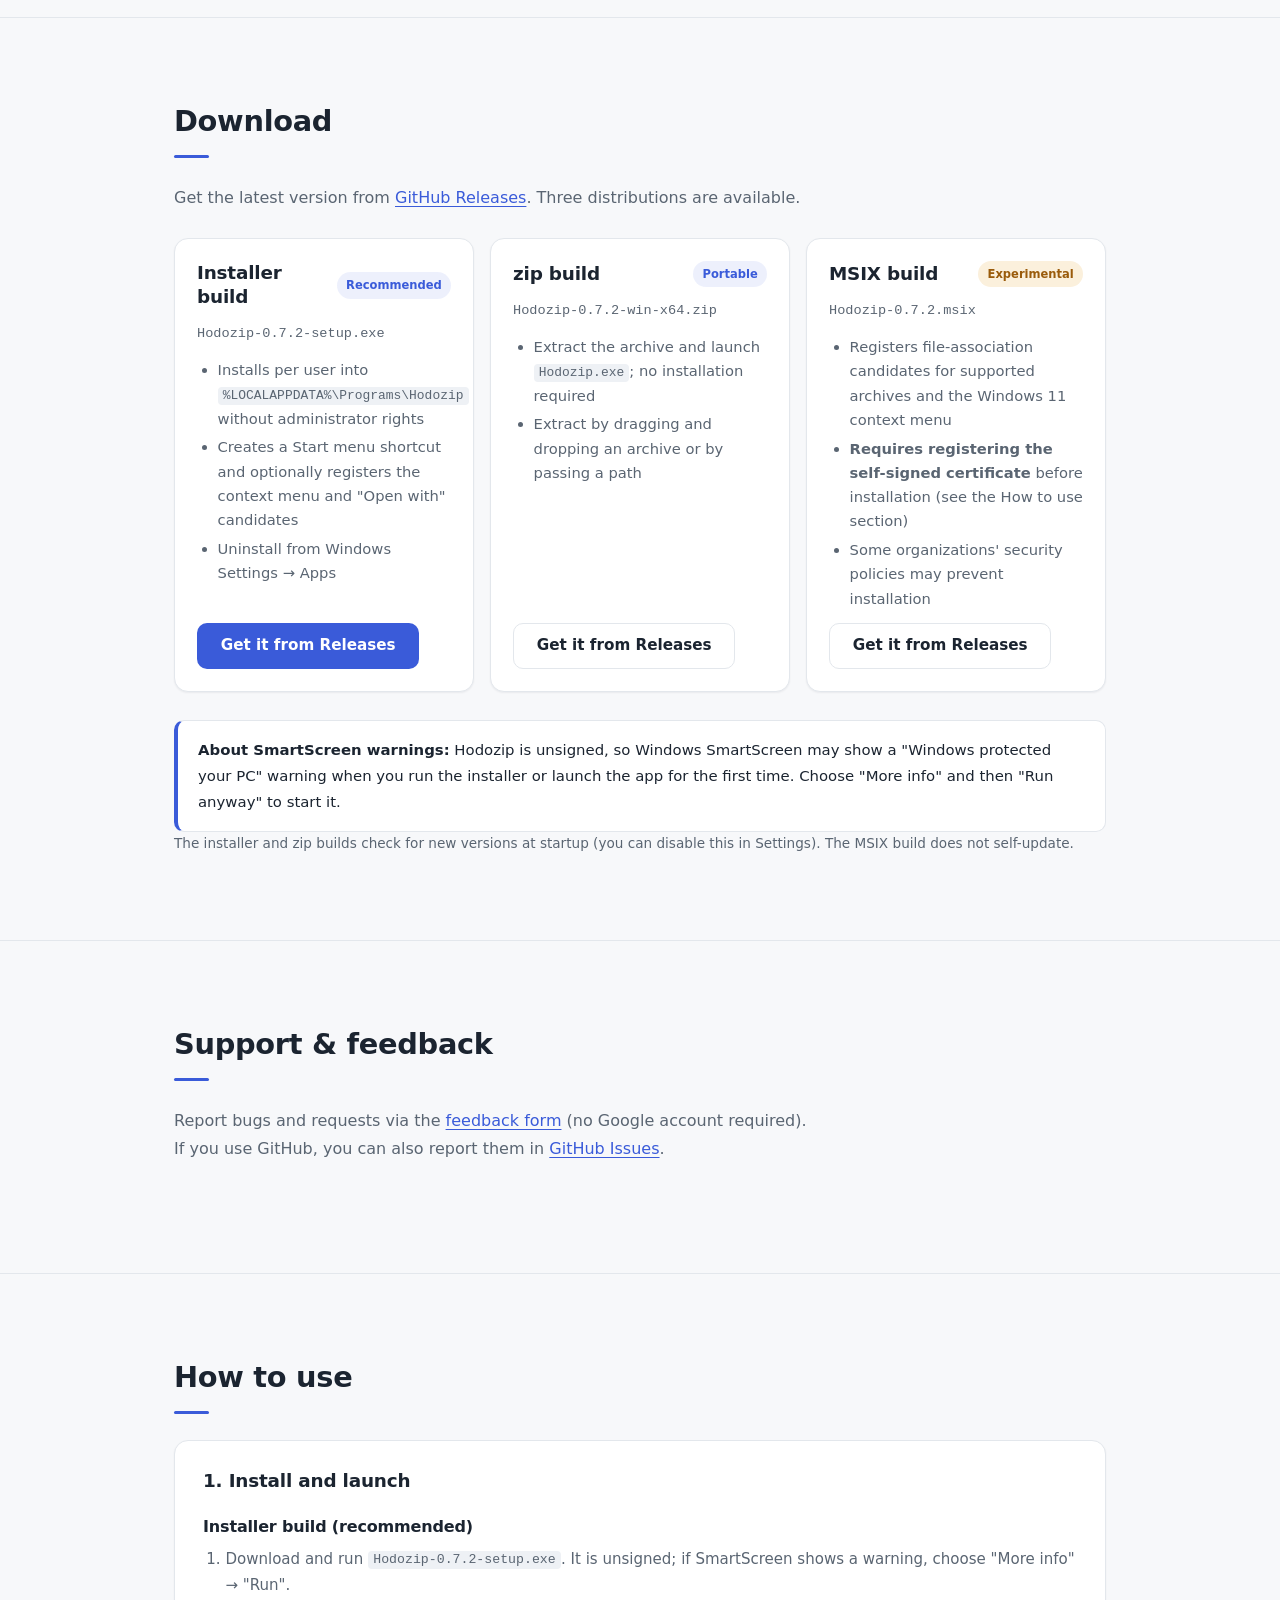
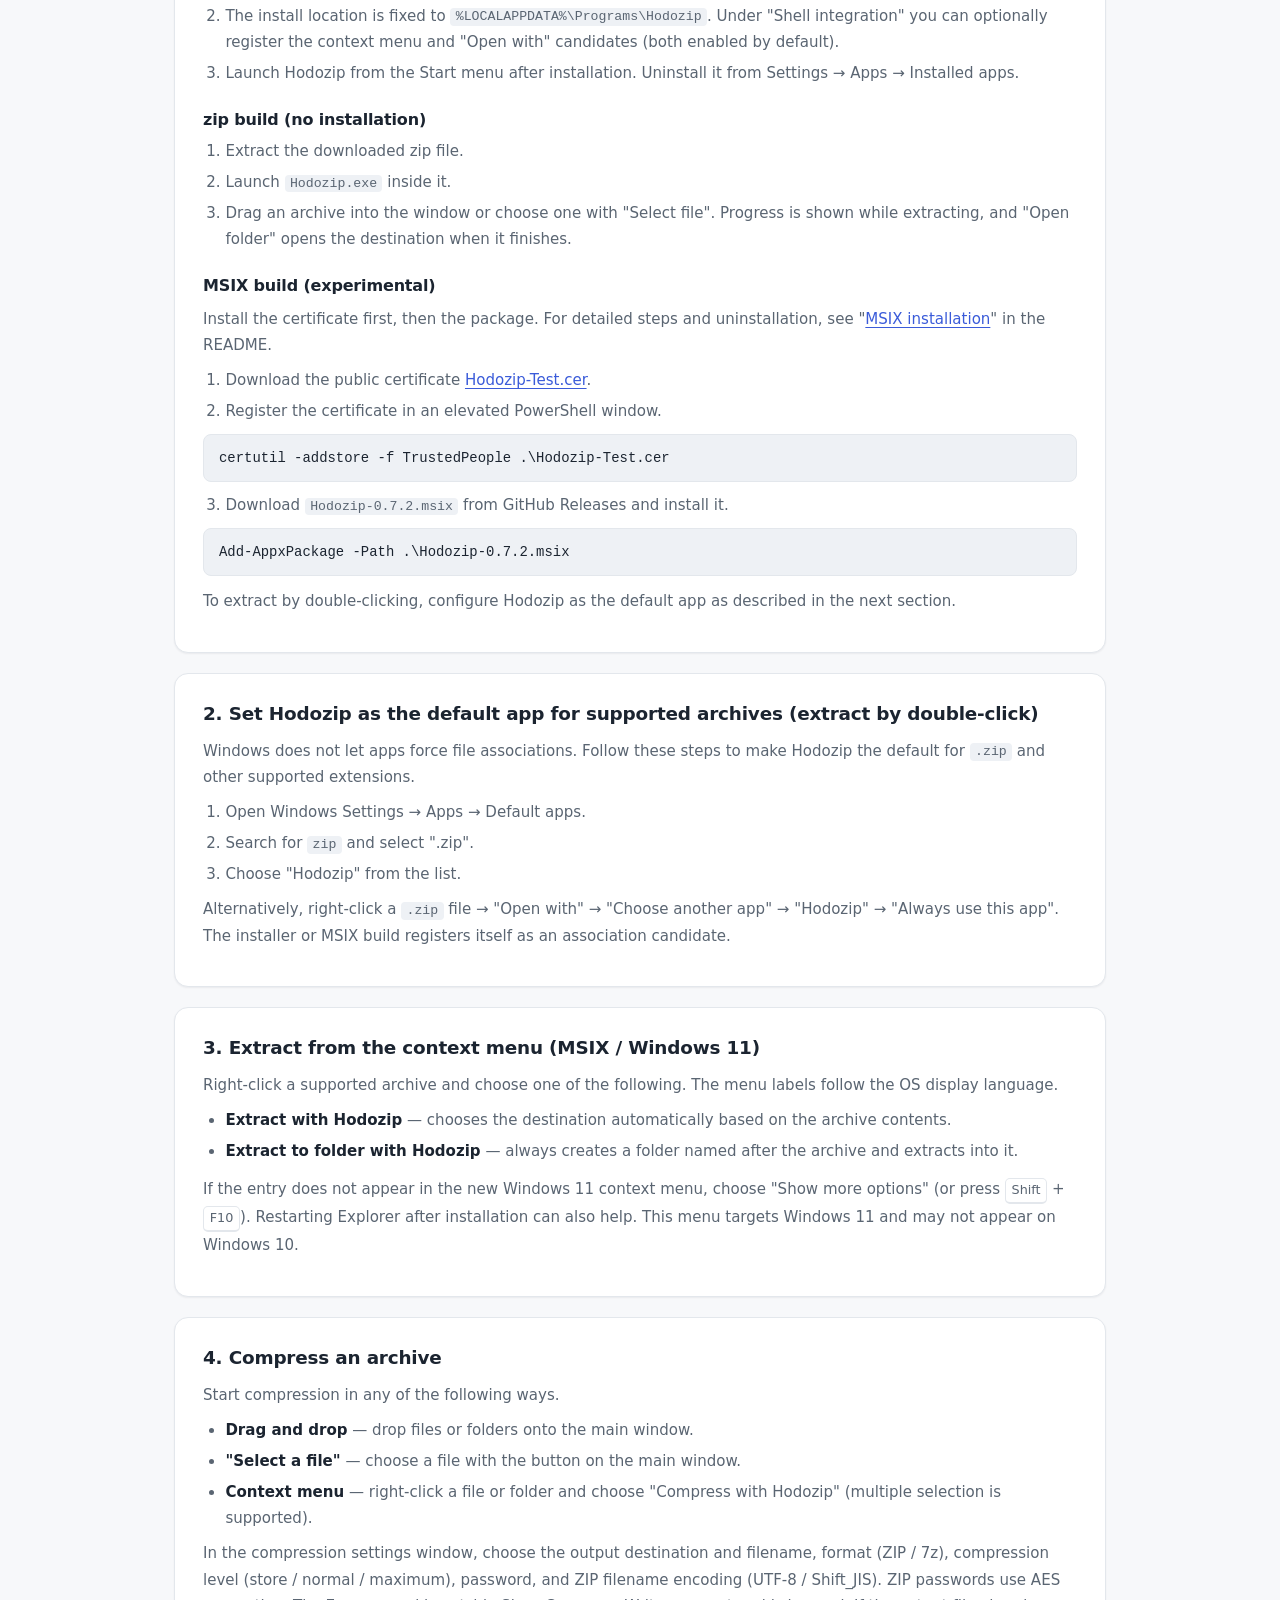
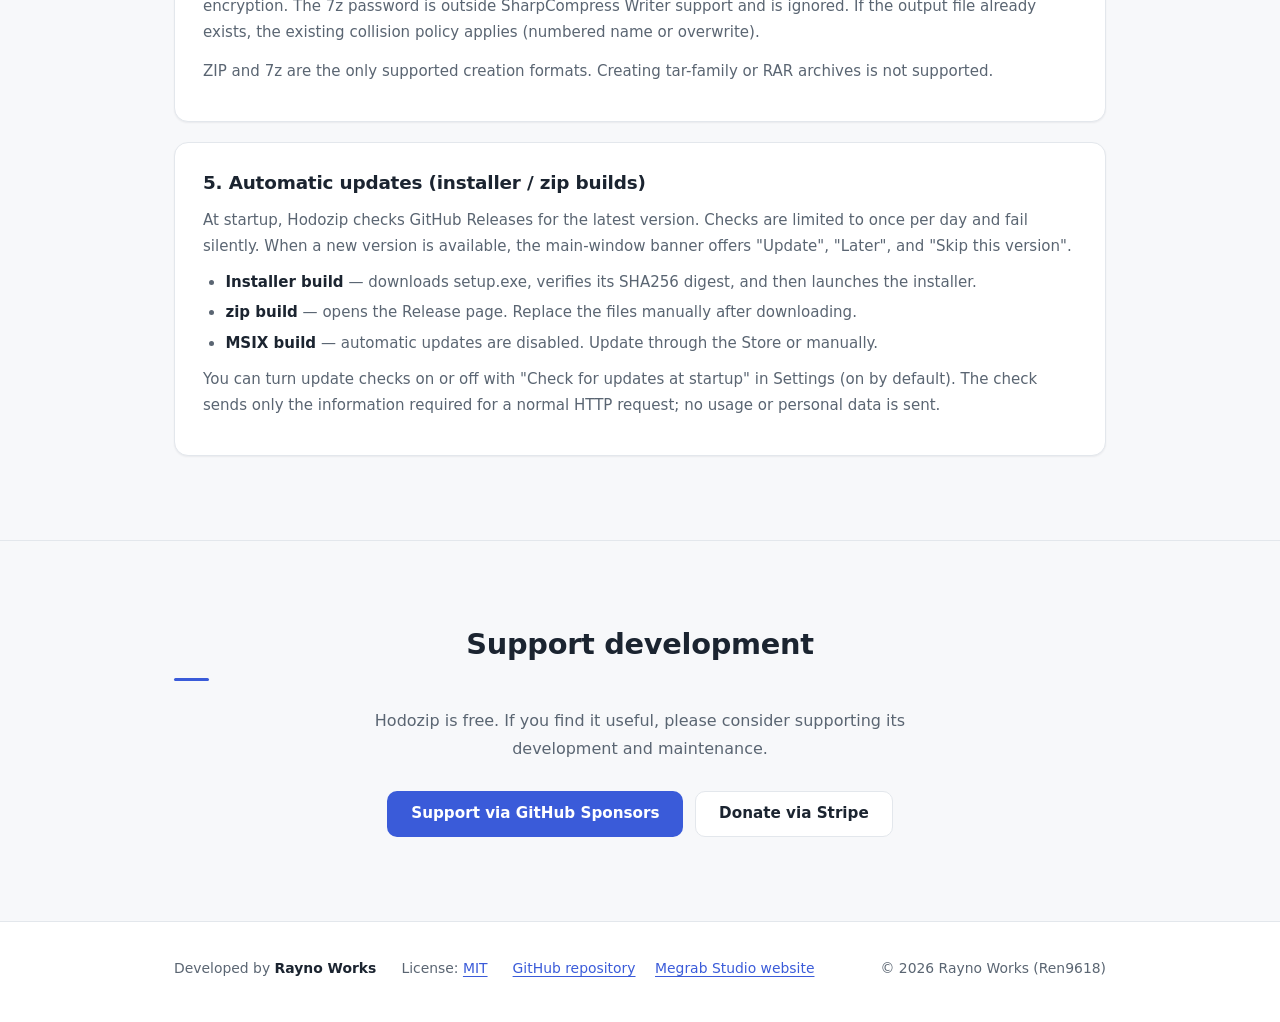
==== commit 9b51241f: "feat: add multi-archive batch extraction - Extract all selected or dropped archives into one destina" ====
--- a/docs/en/index.html
+++ b/docs/en/index.html
@@ -66,7 +66,7 @@
         <a class="btn btn-ghost" href="https://github.com/Ren9618/Hodozip">View on GitHub</a>
       </div>
       <ul class="hero-chips" aria-label="Version and requirements">
-        <li class="chip-accent">Current version v0.7.1</li>
+        <li class="chip-accent">Current version v0.7.2</li>
         <li>Windows 10 (19041+) / Windows 11</li>
         <li>MIT License</li>
       </ul>
@@ -233,7 +233,7 @@
           <h3>Installer build</h3>
           <span class="badge">Recommended</span>
         </div>
-        <p class="dl-file">Hodozip-0.7.1-setup.exe</p>
+        <p class="dl-file">Hodozip-0.7.2-setup.exe</p>
         <ul class="dl-list">
           <li>Installs per user into <code>%LOCALAPPDATA%\Programs\Hodozip</code> without administrator rights</li>
           <li>Creates a Start menu shortcut and optionally registers the context menu and "Open with" candidates</li>
@@ -246,7 +246,7 @@
           <h3>zip build</h3>
           <span class="badge">Portable</span>
         </div>
-        <p class="dl-file">Hodozip-0.7.1-win-x64.zip</p>
+        <p class="dl-file">Hodozip-0.7.2-win-x64.zip</p>
         <ul class="dl-list">
           <li>Extract the archive and launch <code>Hodozip.exe</code>; no installation required</li>
           <li>Extract by dragging and dropping an archive or by passing a path</li>
@@ -258,7 +258,7 @@
           <h3>MSIX build</h3>
           <span class="badge badge-warn">Experimental</span>
         </div>
-        <p class="dl-file">Hodozip-0.7.1.msix</p>
+        <p class="dl-file">Hodozip-0.7.2.msix</p>
         <ul class="dl-list">
           <li>Registers file-association candidates for supported archives and the Windows 11 context menu</li>
           <li><strong>Requires registering the self-signed certificate</strong> before installation (see the How to use section)</li>
@@ -295,7 +295,7 @@
       <h3>1. Install and launch</h3>
       <h4>Installer build (recommended)</h4>
       <ol>
-        <li>Download and run <code>Hodozip-0.7.1-setup.exe</code>. It is unsigned; if SmartScreen shows a warning, choose "More info" → "Run".</li>
+        <li>Download and run <code>Hodozip-0.7.2-setup.exe</code>. It is unsigned; if SmartScreen shows a warning, choose "More info" → "Run".</li>
         <li>The install location is fixed to <code>%LOCALAPPDATA%\Programs\Hodozip</code>. Under "Shell integration" you can optionally register the context menu and "Open with" candidates (both enabled by default).</li>
         <li>Launch Hodozip from the Start menu after installation. Uninstall it from Settings → Apps → Installed apps.</li>
       </ol>
@@ -308,14 +308,14 @@
       <h4>MSIX build (experimental)</h4>
       <p>Install the certificate first, then the package. For detailed steps and uninstallation, see "<a class="inline-link" href="https://github.com/Ren9618/Hodozip/blob/main/README.en.md#msix-installation-advanced-experimental">MSIX installation</a>" in the README.</p>
       <ol>
-        <li>Download the public certificate <a class="inline-link" href="https://github.com/Ren9618/Hodozip/raw/v0.7.1/packaging/certs/Hodozip-Test.cer">Hodozip-Test.cer</a>.</li>
+        <li>Download the public certificate <a class="inline-link" href="https://github.com/Ren9618/Hodozip/raw/v0.7.2/packaging/certs/Hodozip-Test.cer">Hodozip-Test.cer</a>.</li>
         <li>Register the certificate in an elevated PowerShell window.</li>
       </ol>
       <pre><code>certutil -addstore -f TrustedPeople .\Hodozip-Test.cer</code></pre>
       <ol start="3">
-        <li>Download <code>Hodozip-0.7.1.msix</code> from GitHub Releases and install it.</li>
+        <li>Download <code>Hodozip-0.7.2.msix</code> from GitHub Releases and install it.</li>
       </ol>
-      <pre><code>Add-AppxPackage -Path .\Hodozip-0.7.1.msix</code></pre>
+      <pre><code>Add-AppxPackage -Path .\Hodozip-0.7.2.msix</code></pre>
       <p class="note">To extract by double-clicking, configure Hodozip as the default app as described in the next section.</p>
     </article>
 
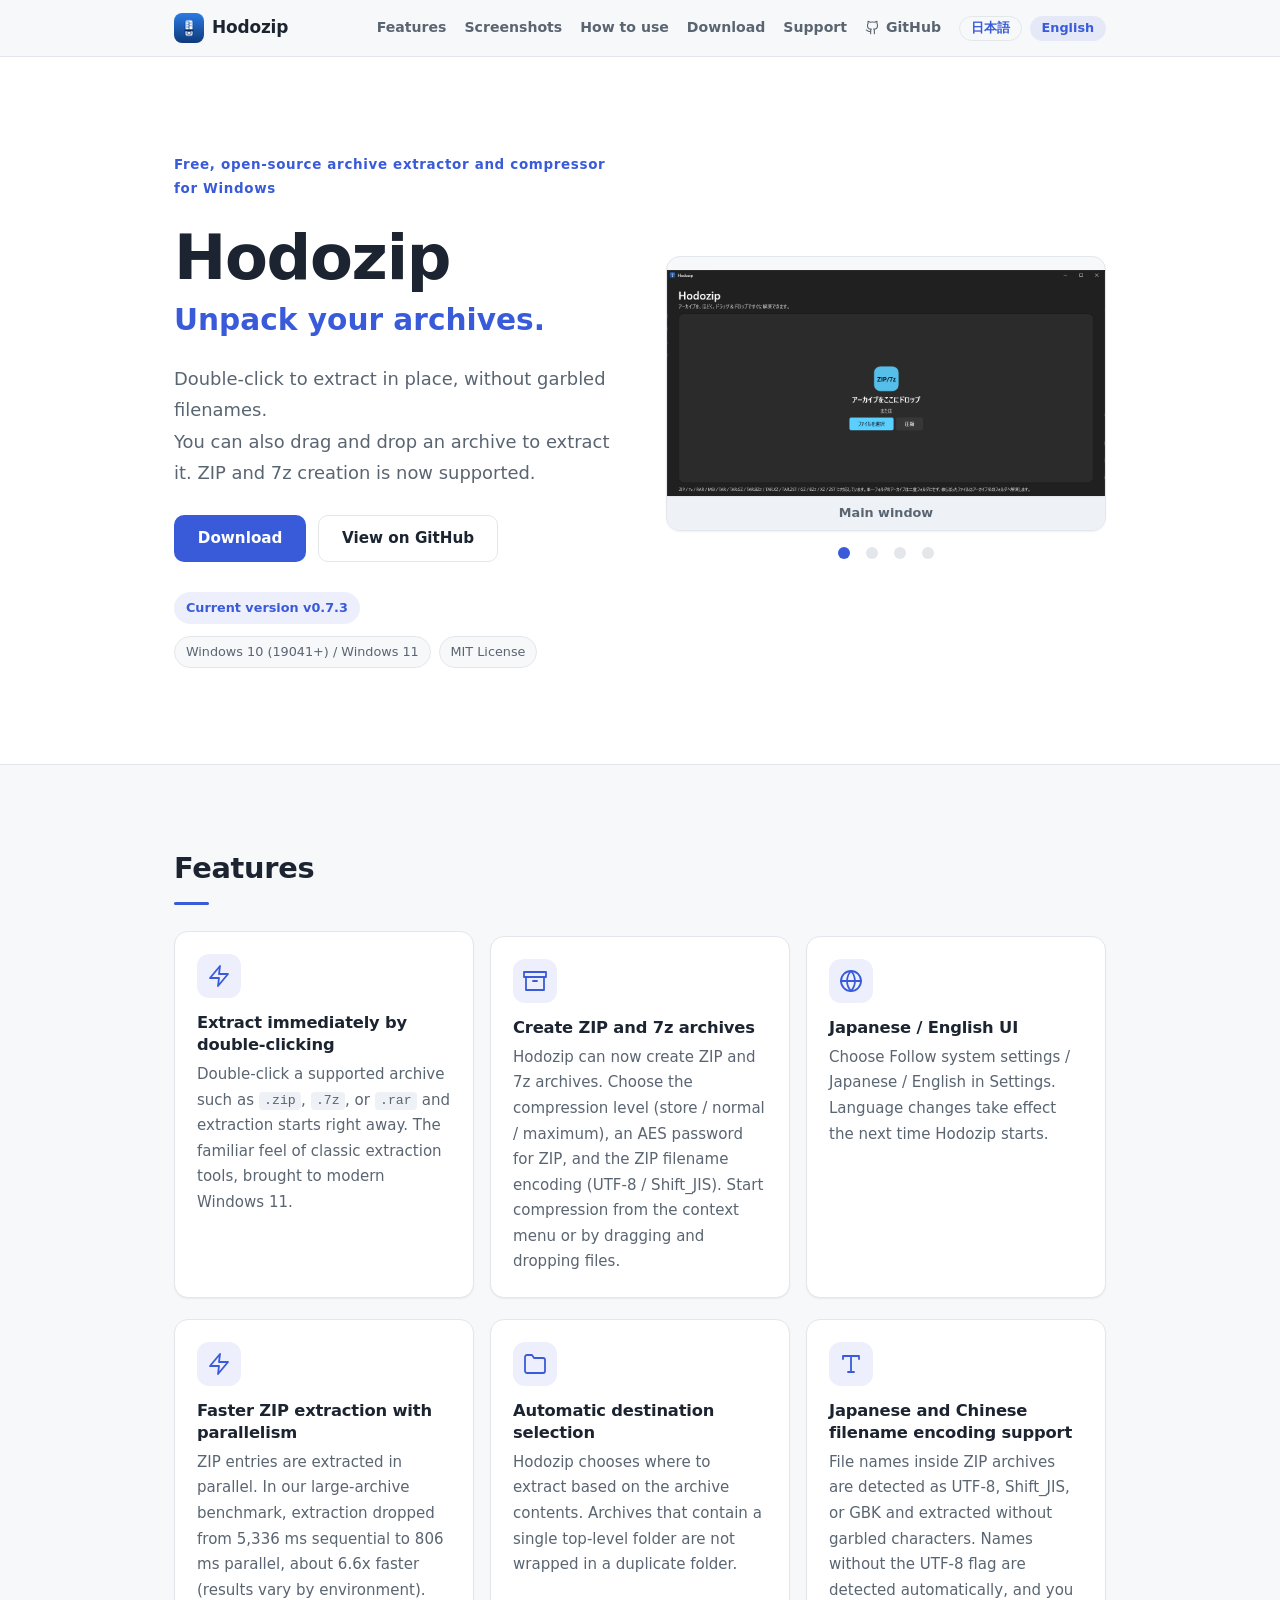
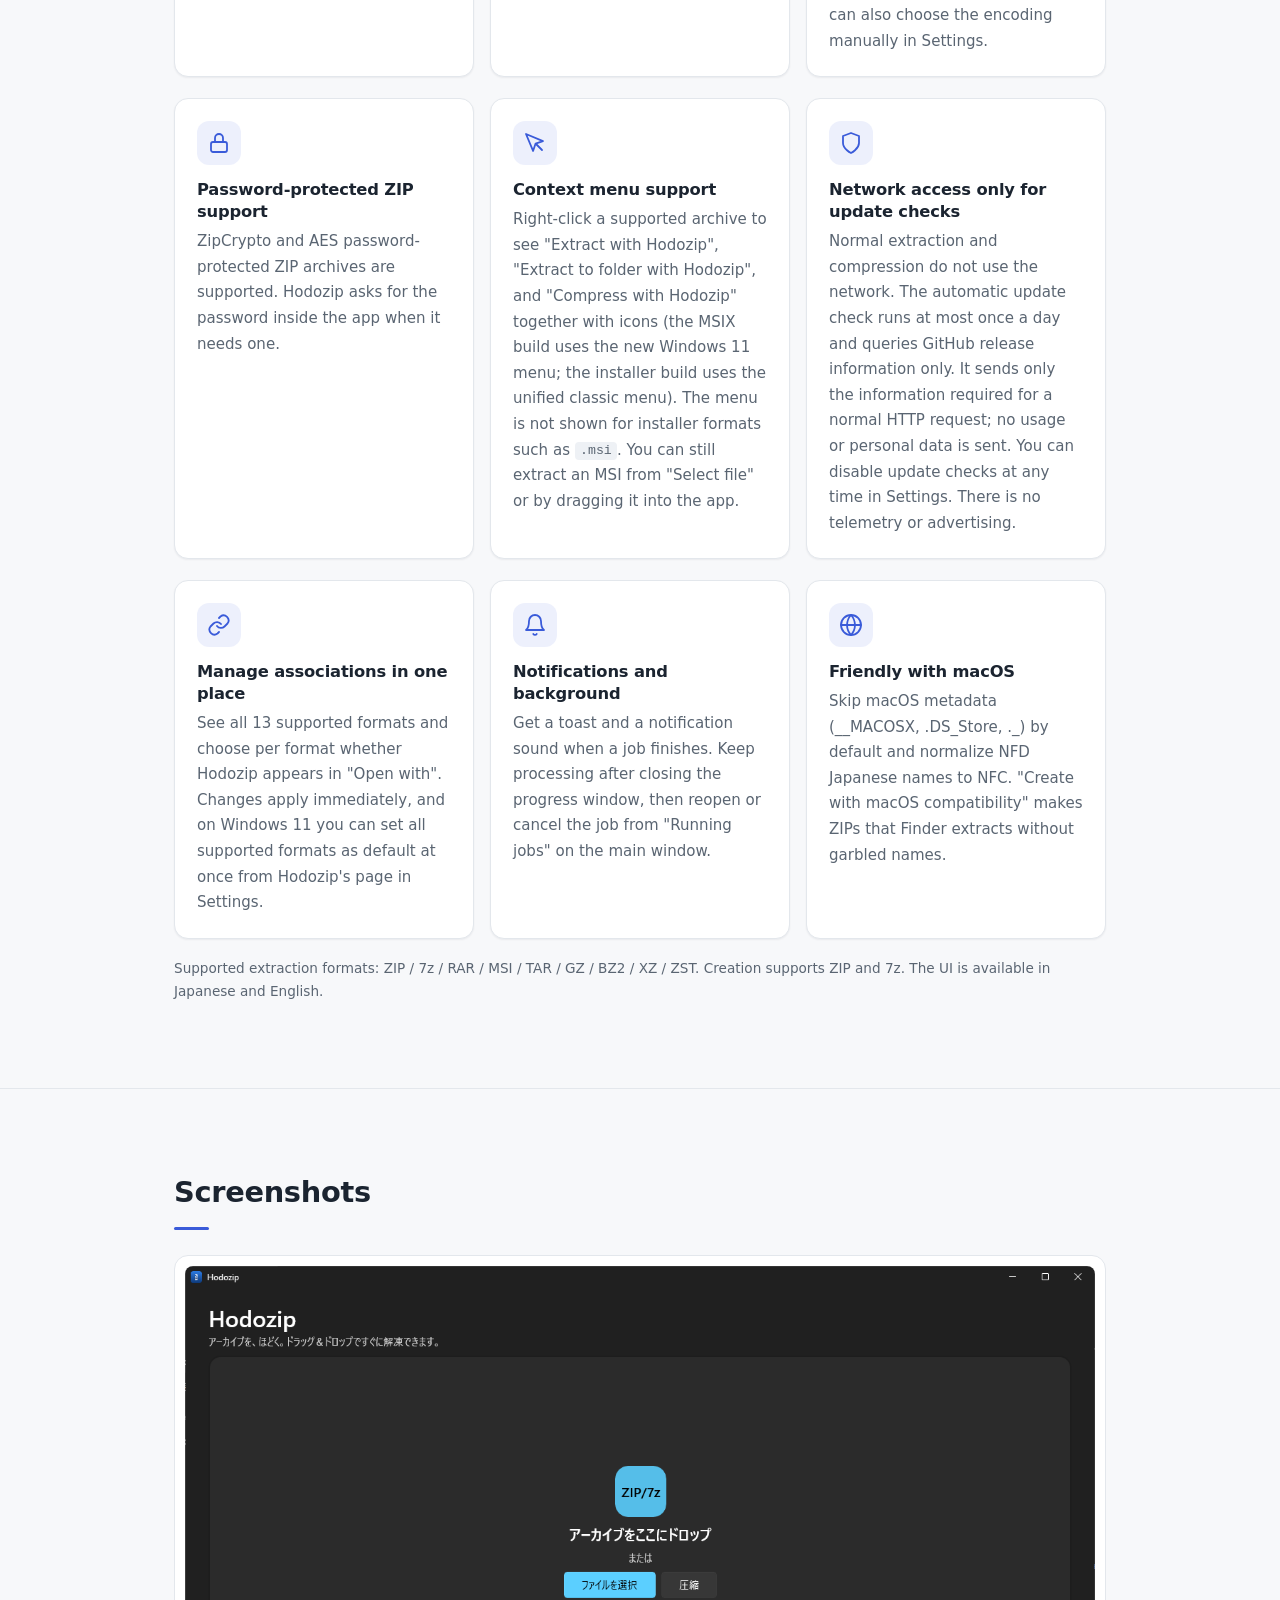
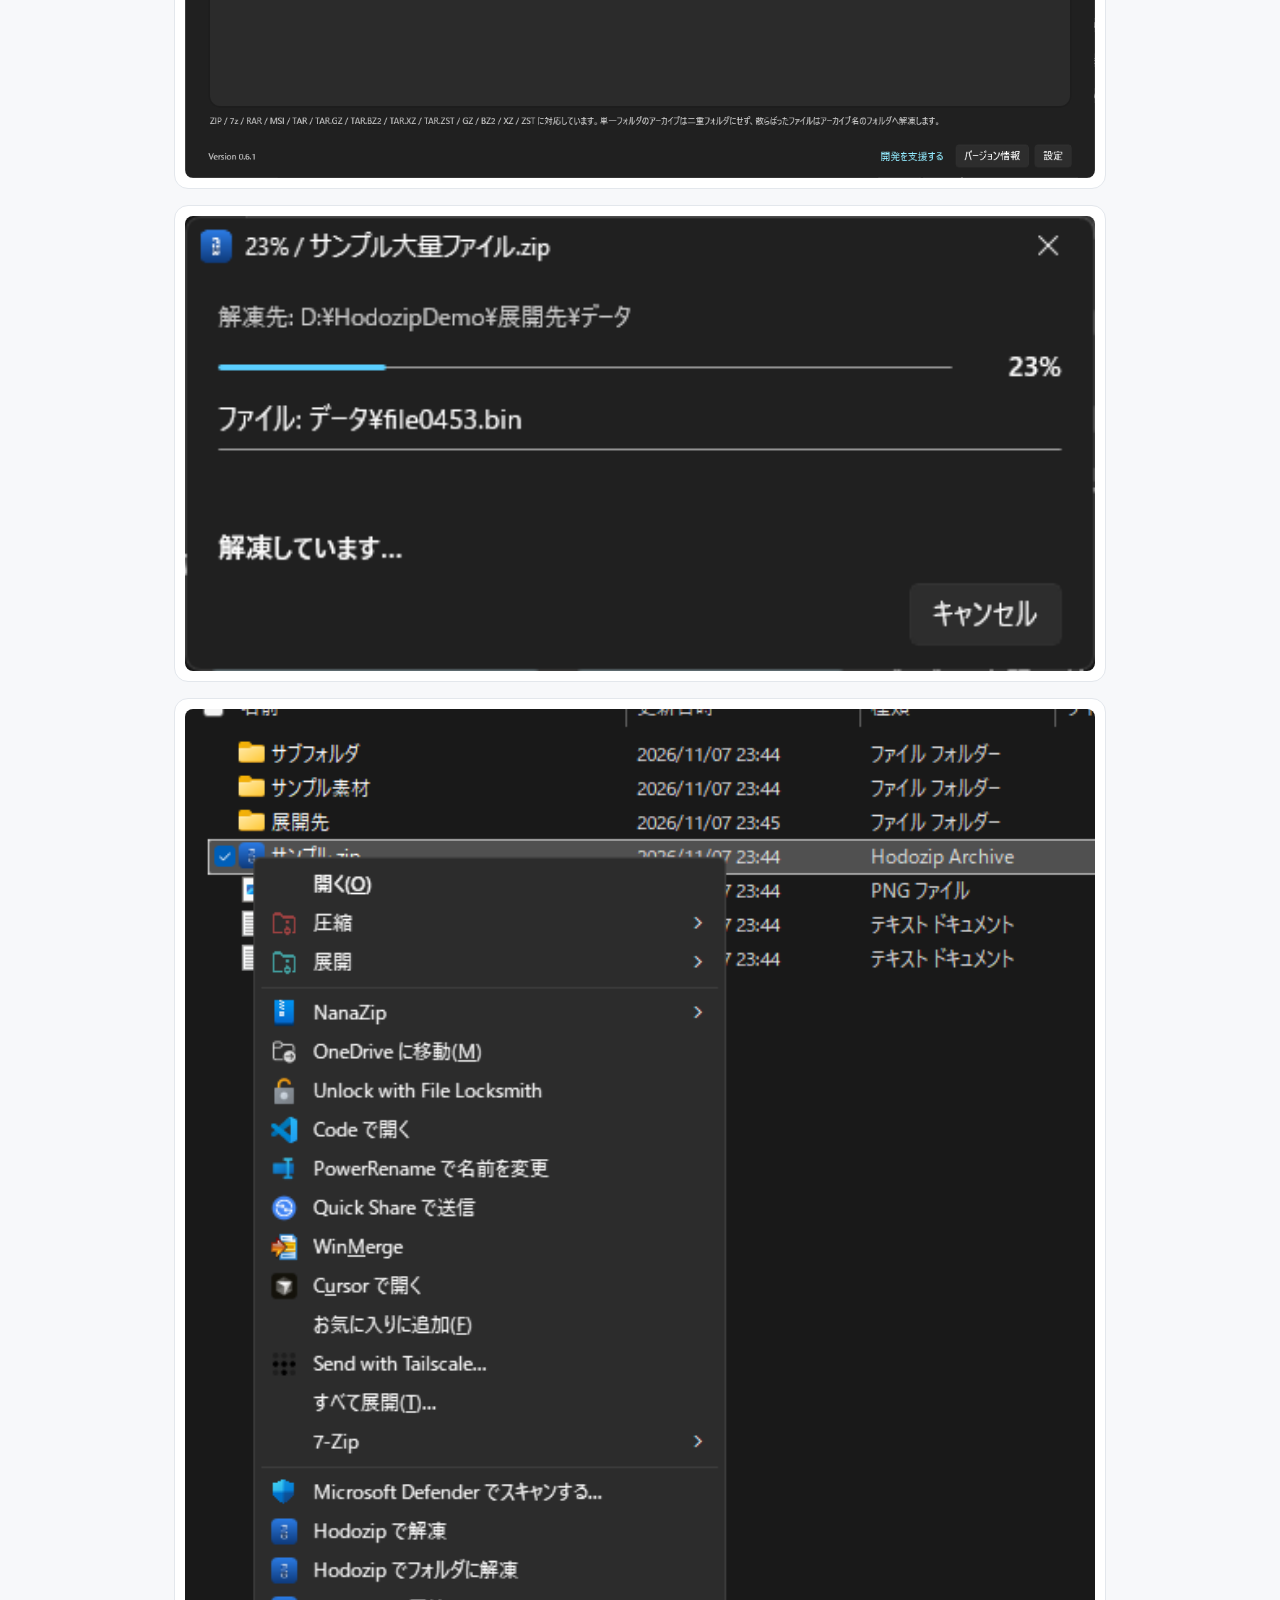
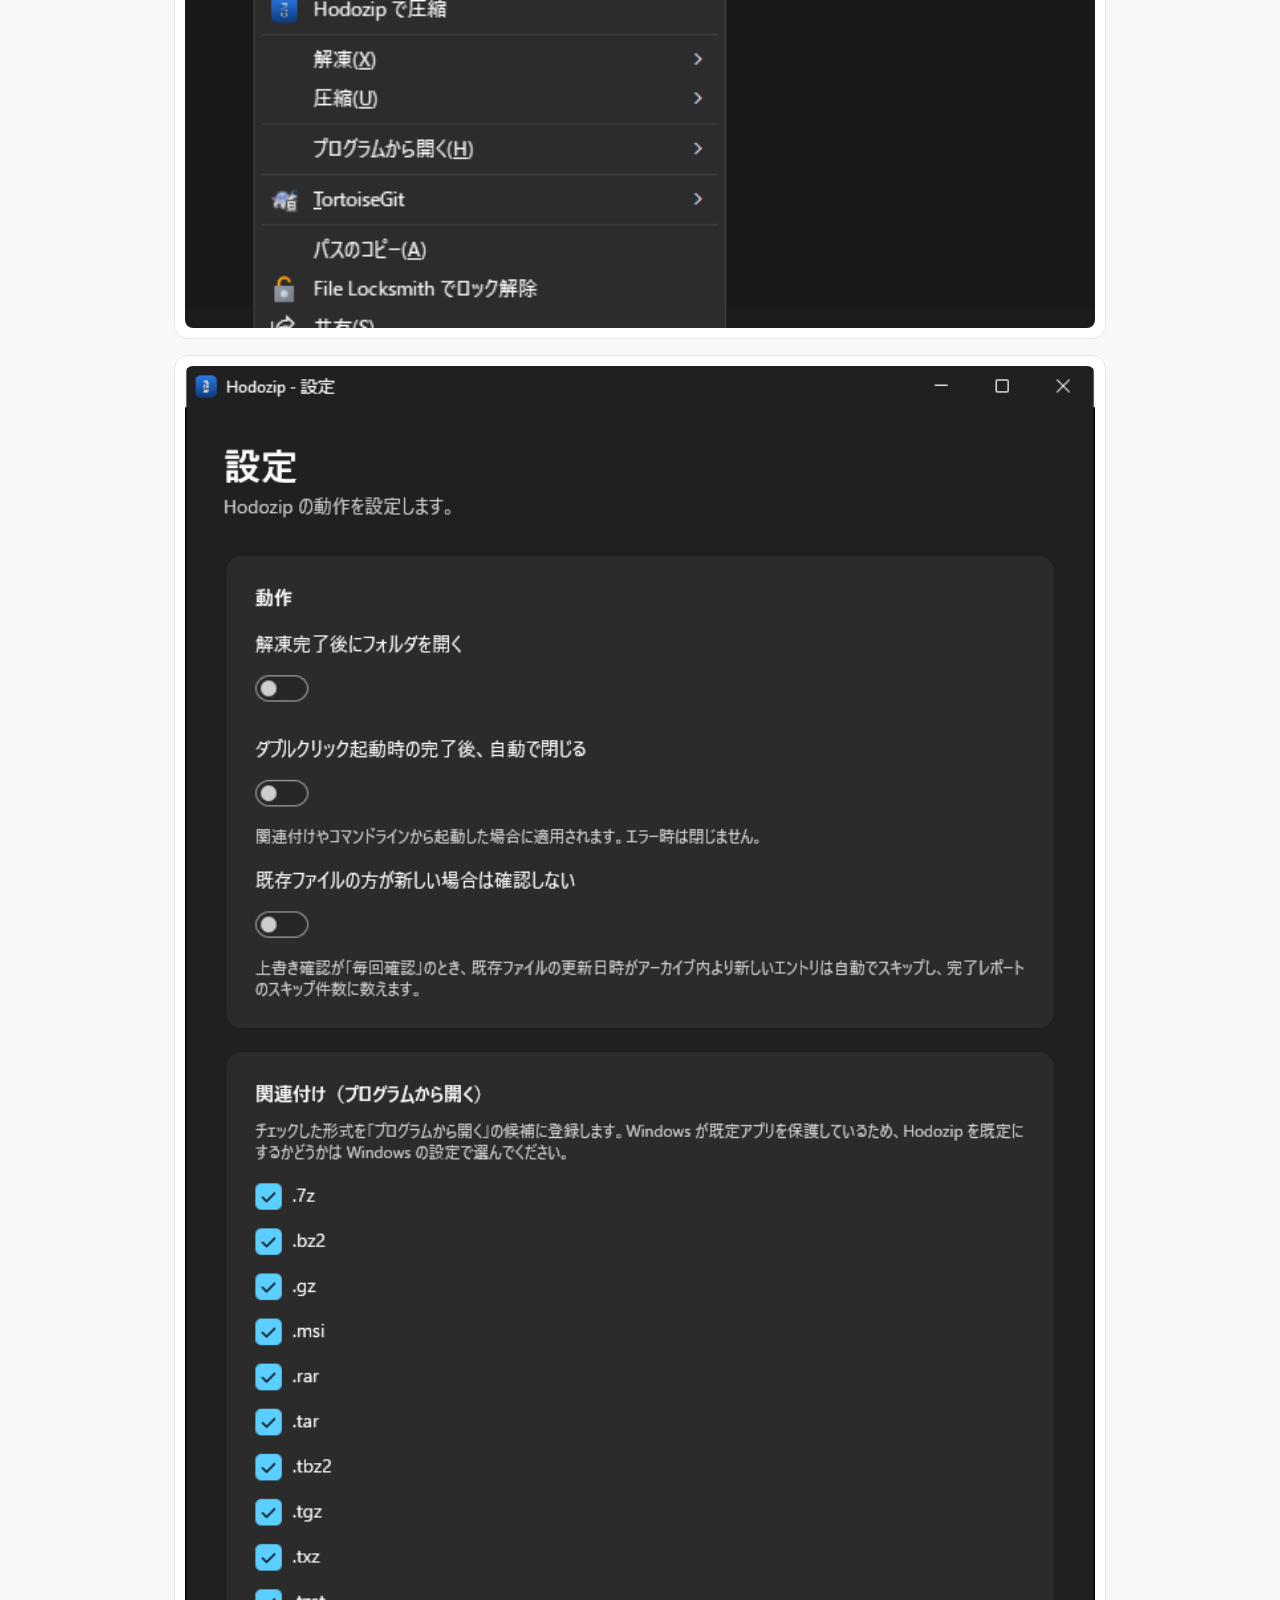
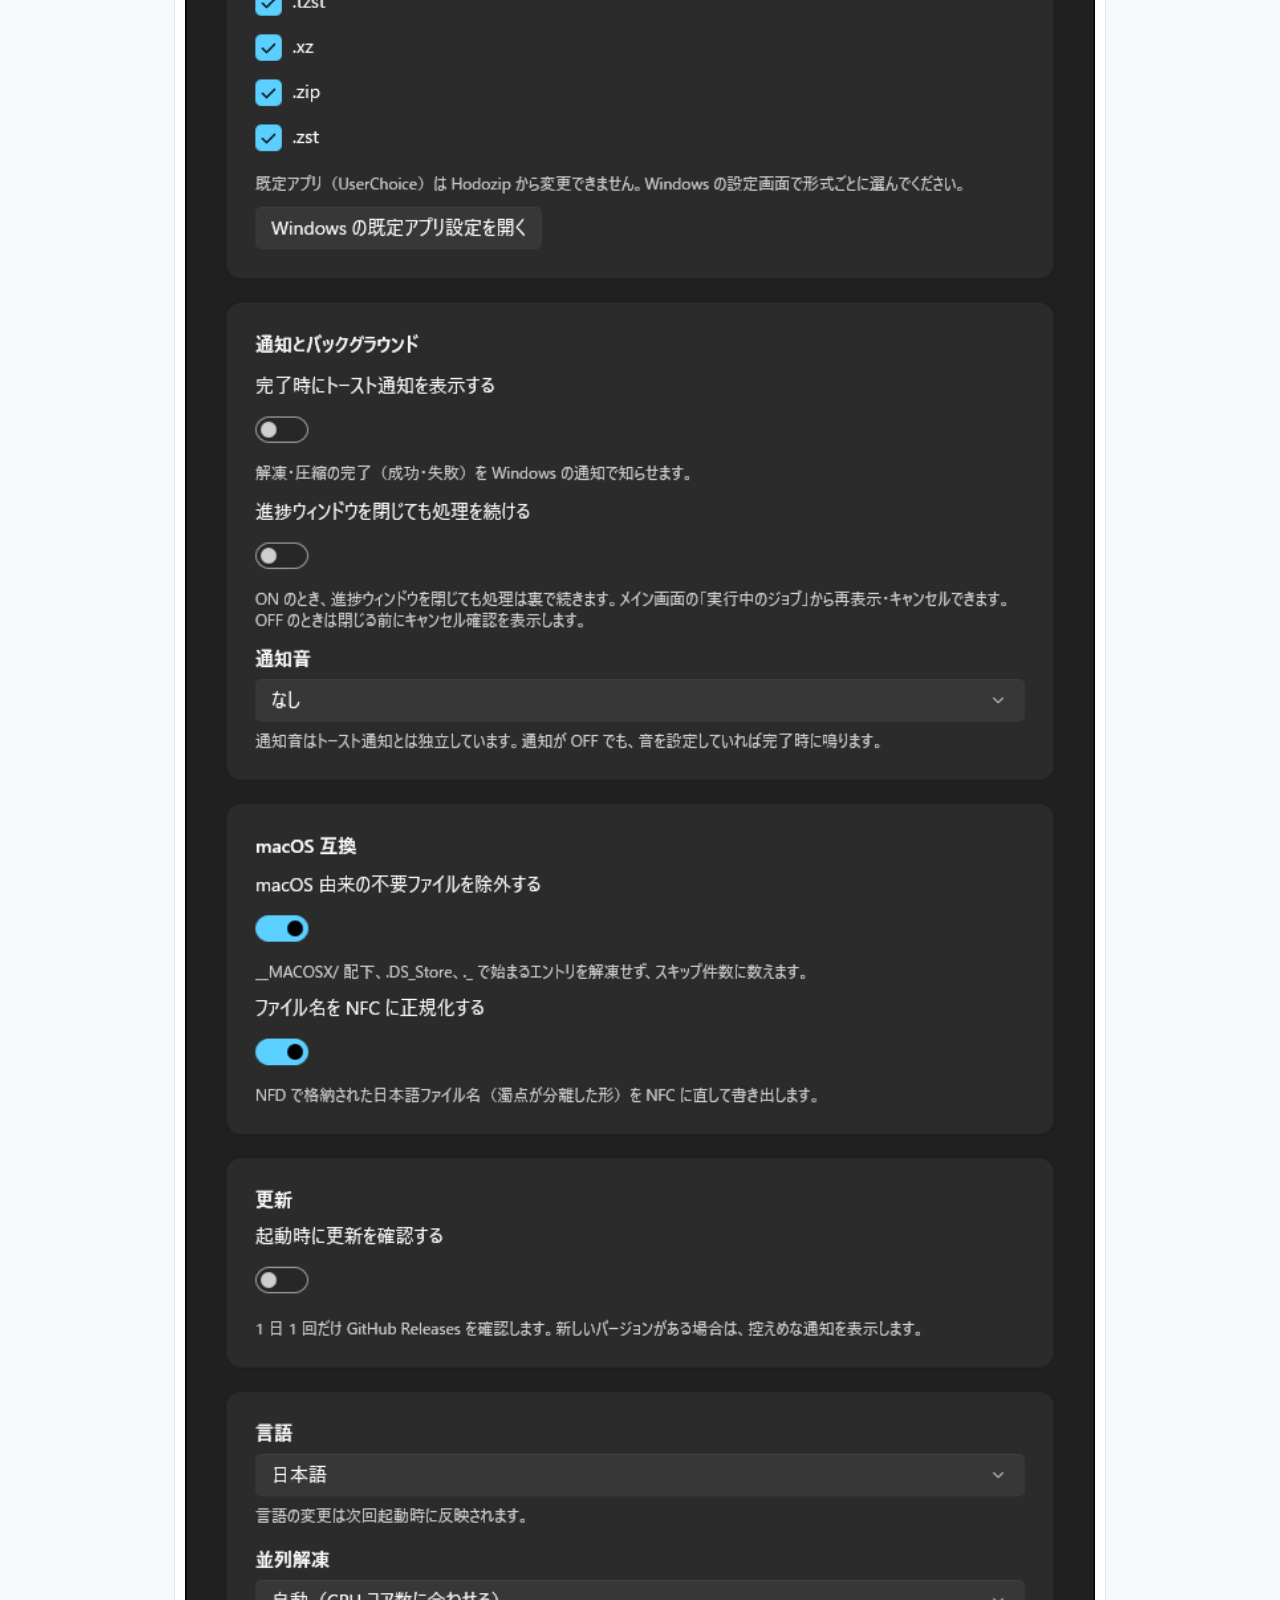
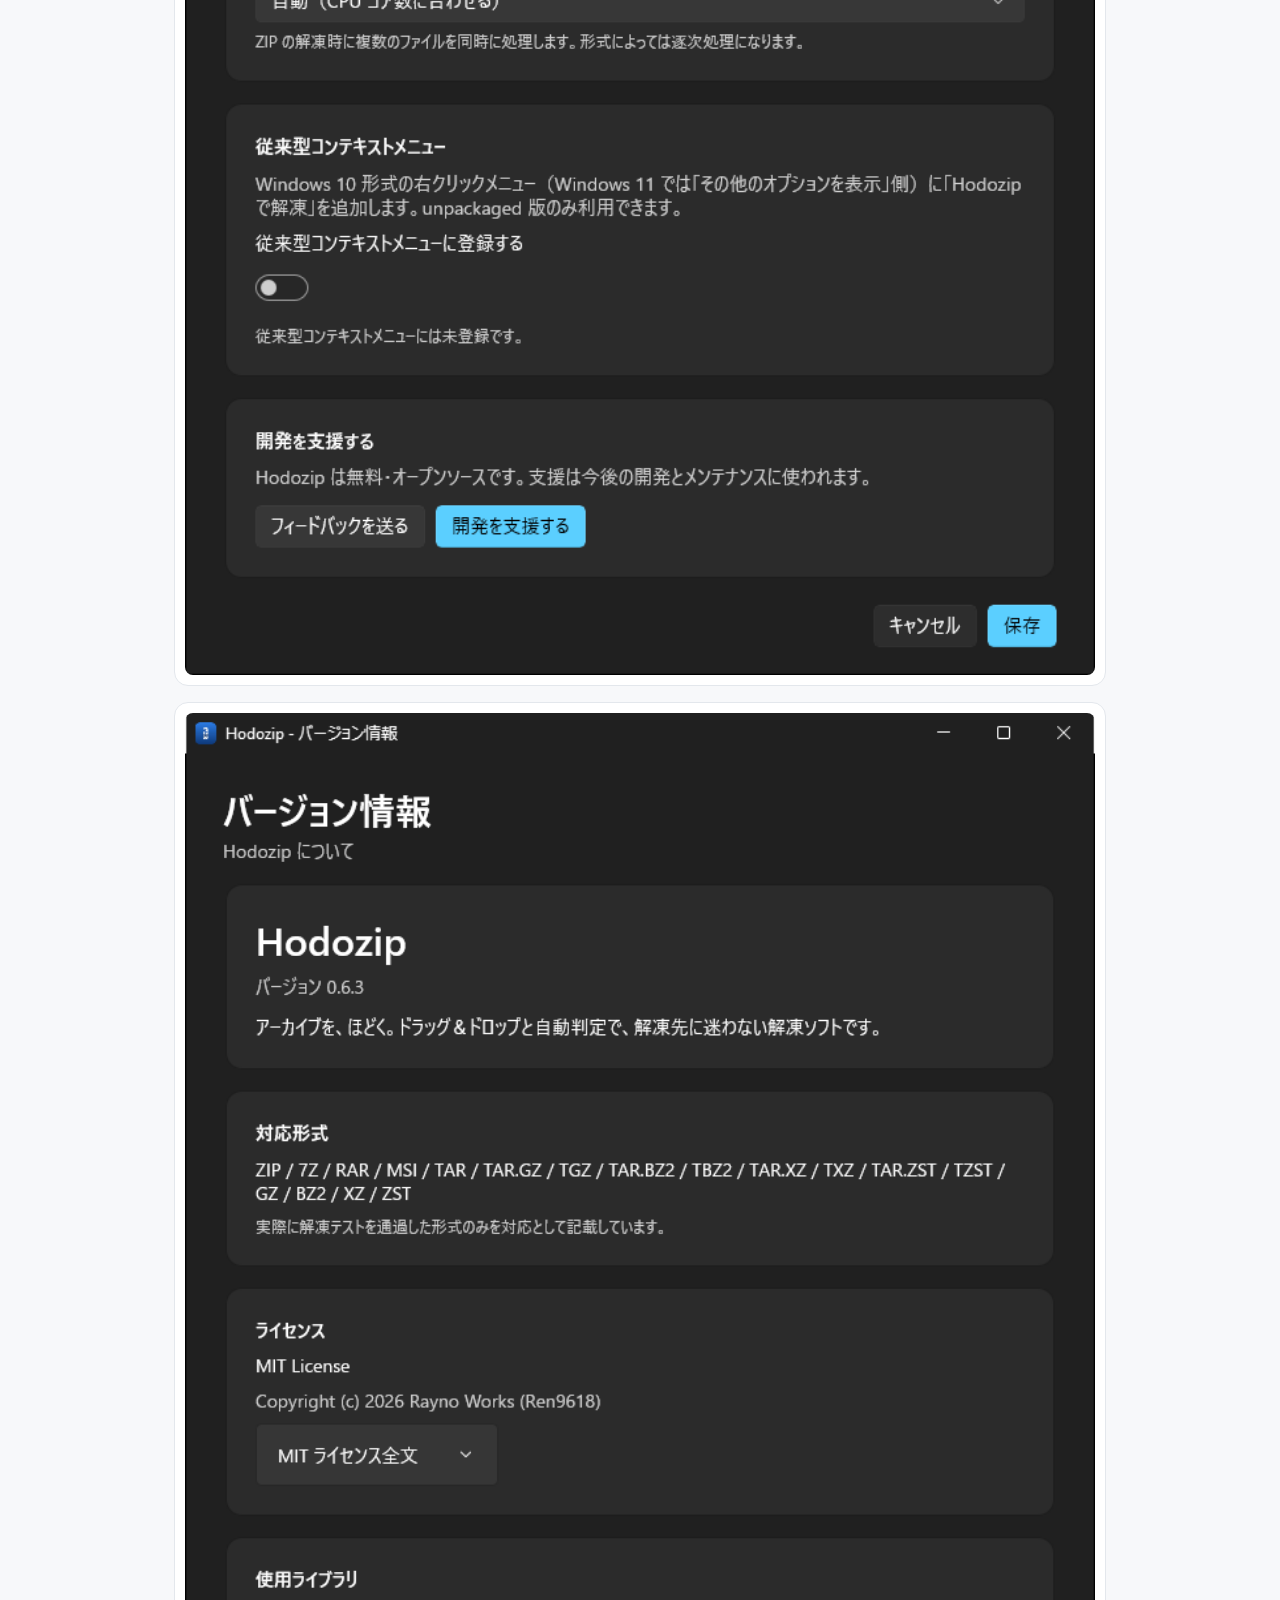
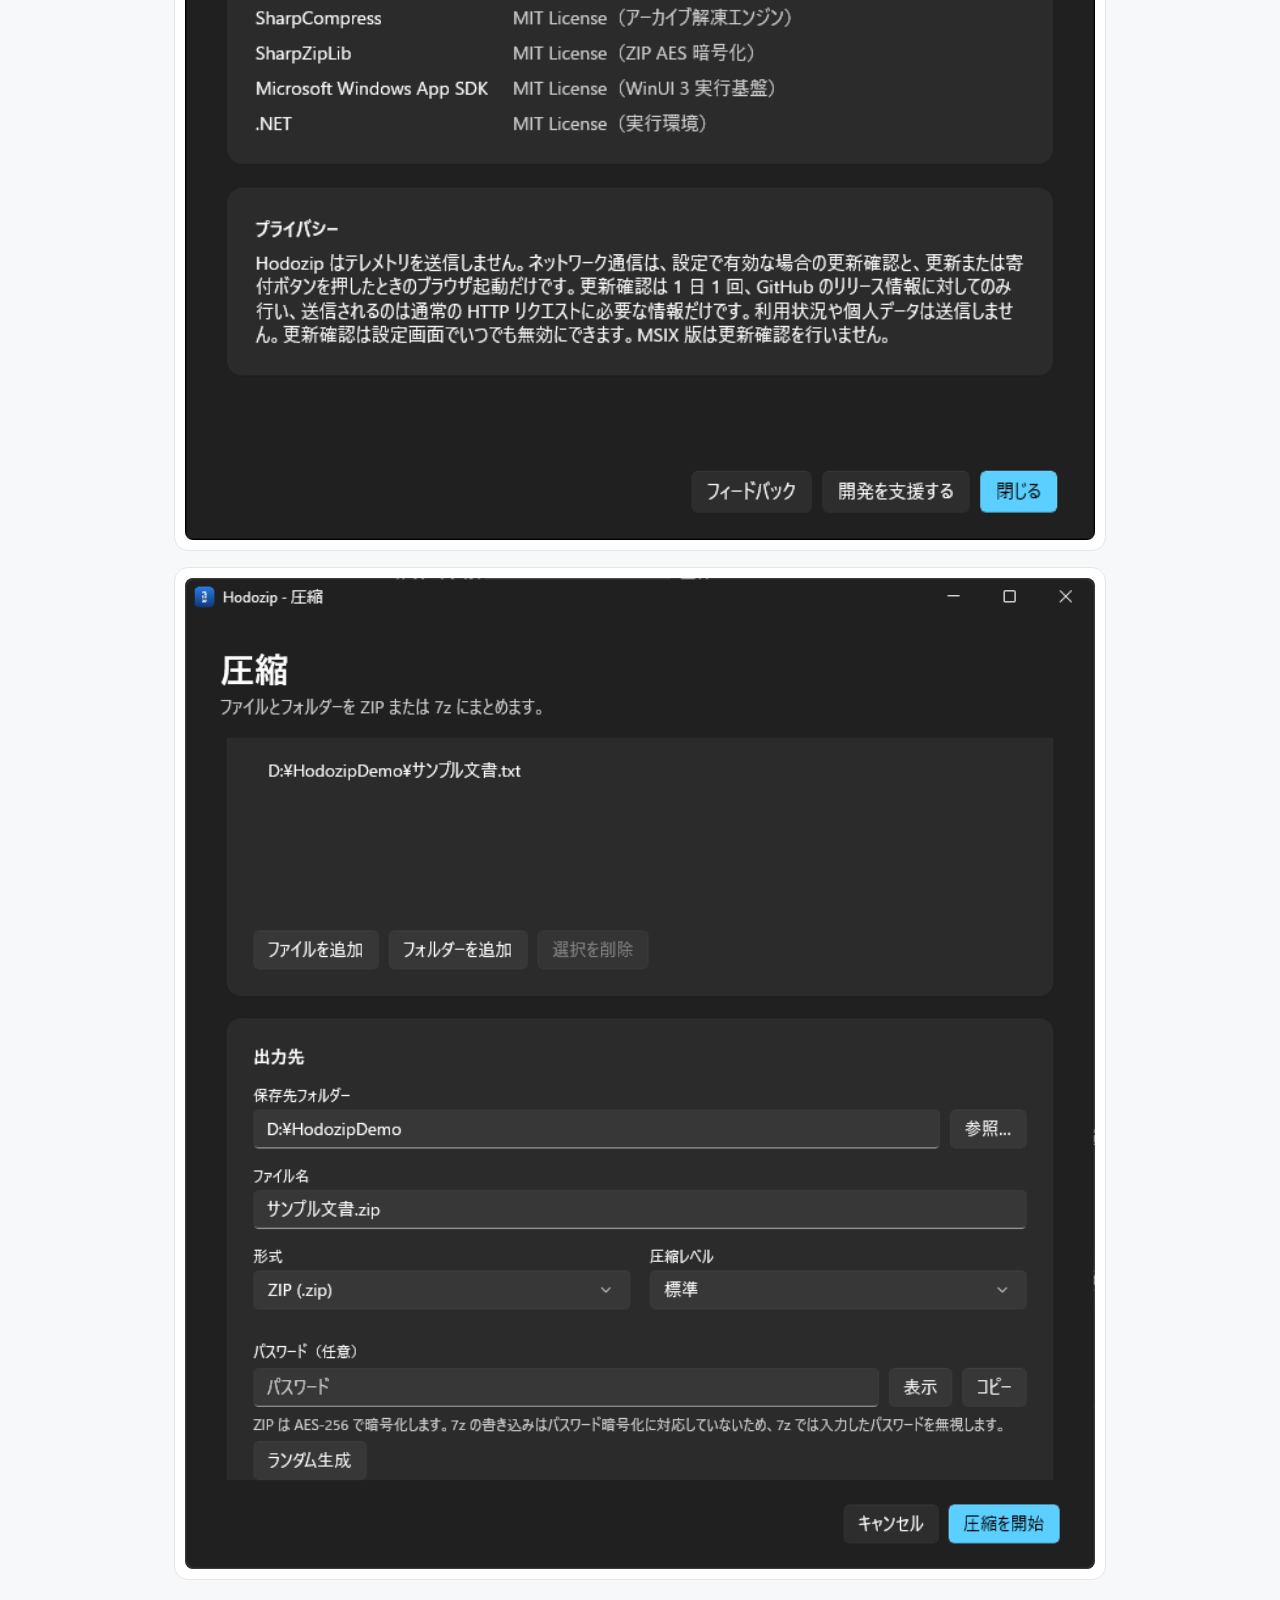
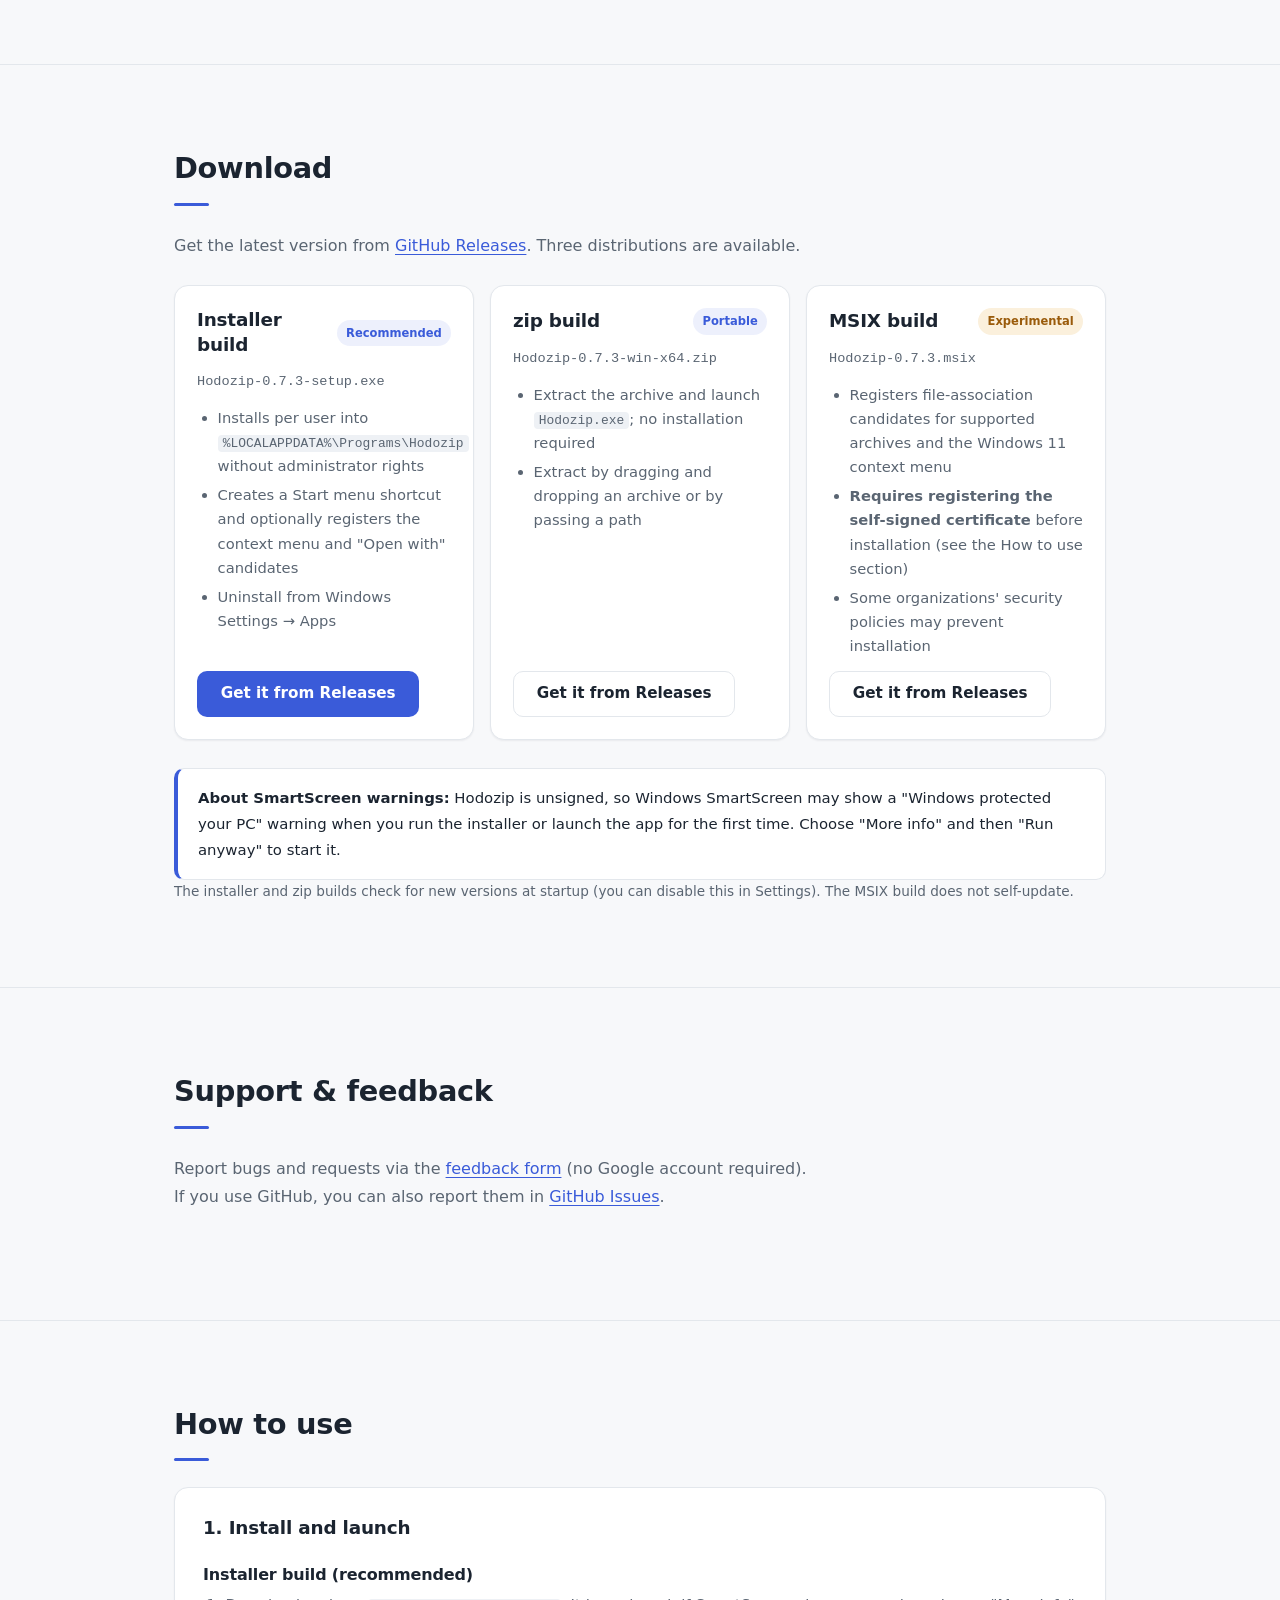
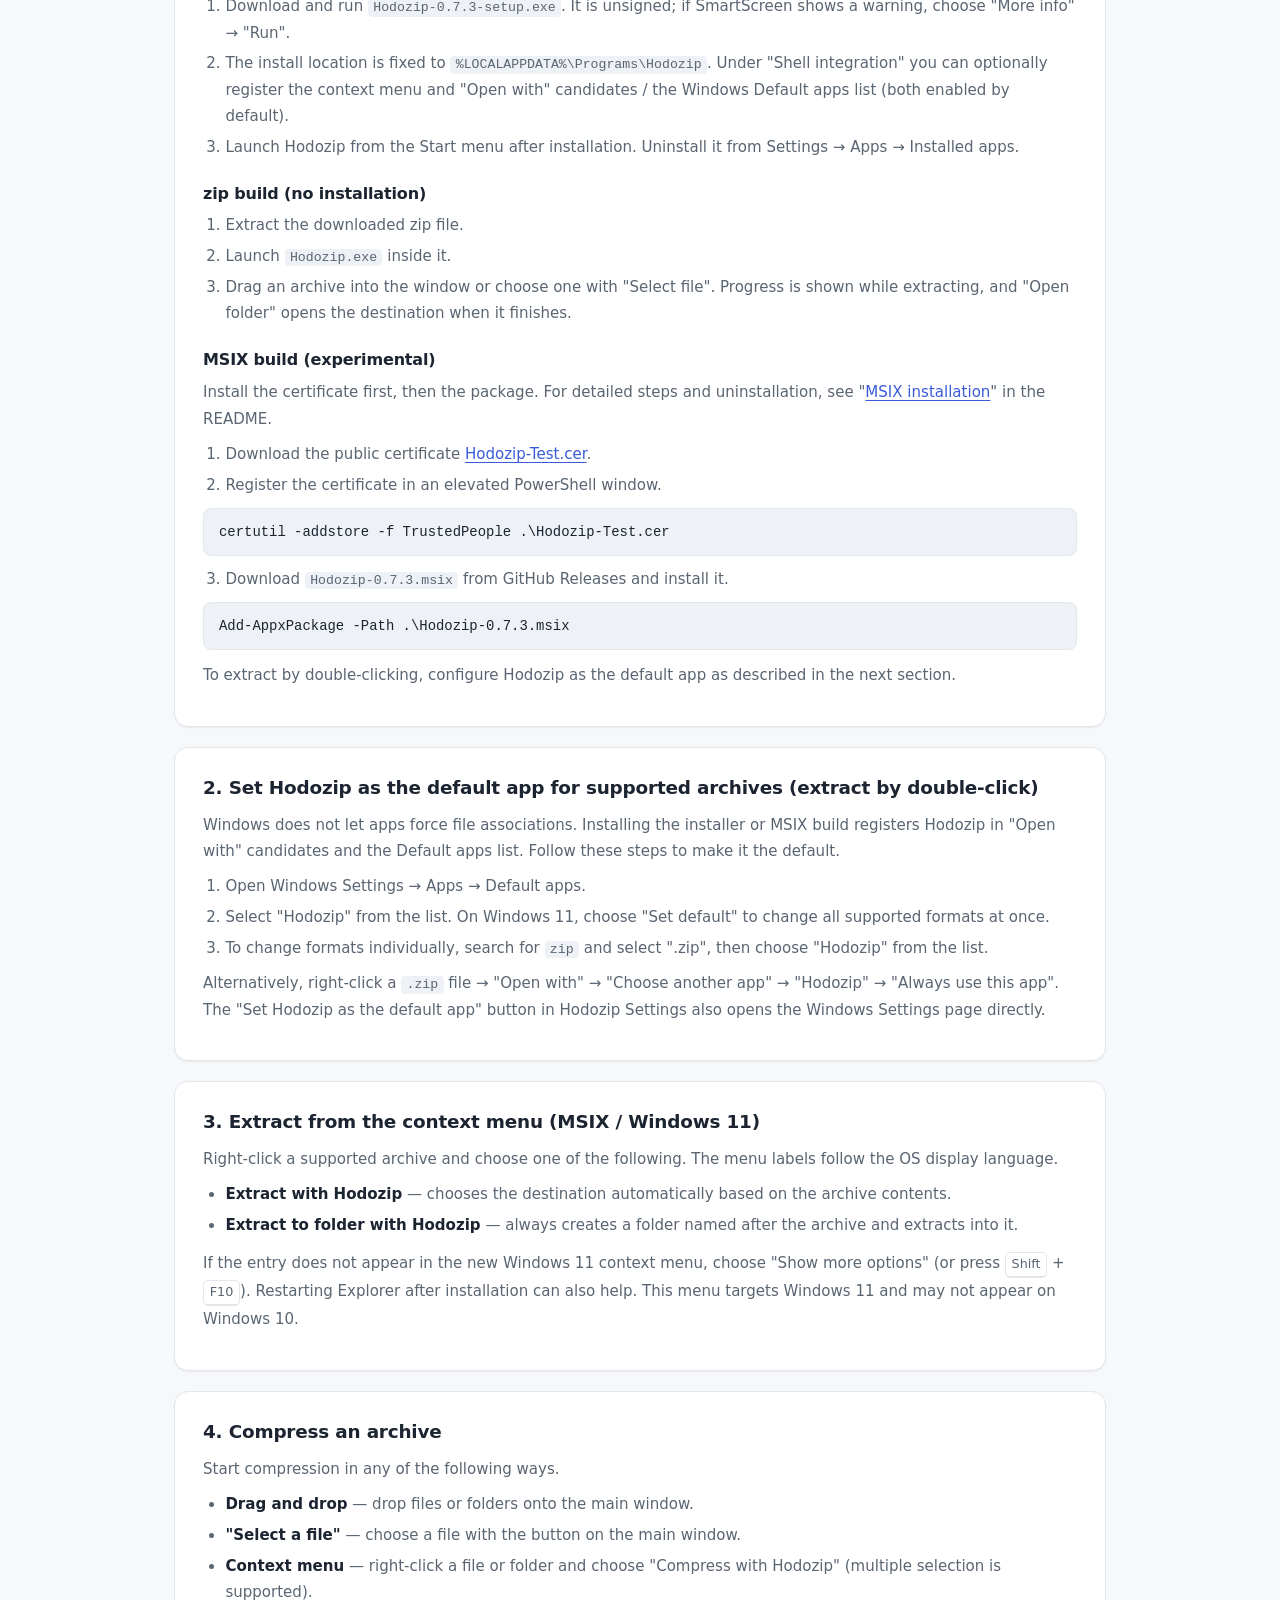
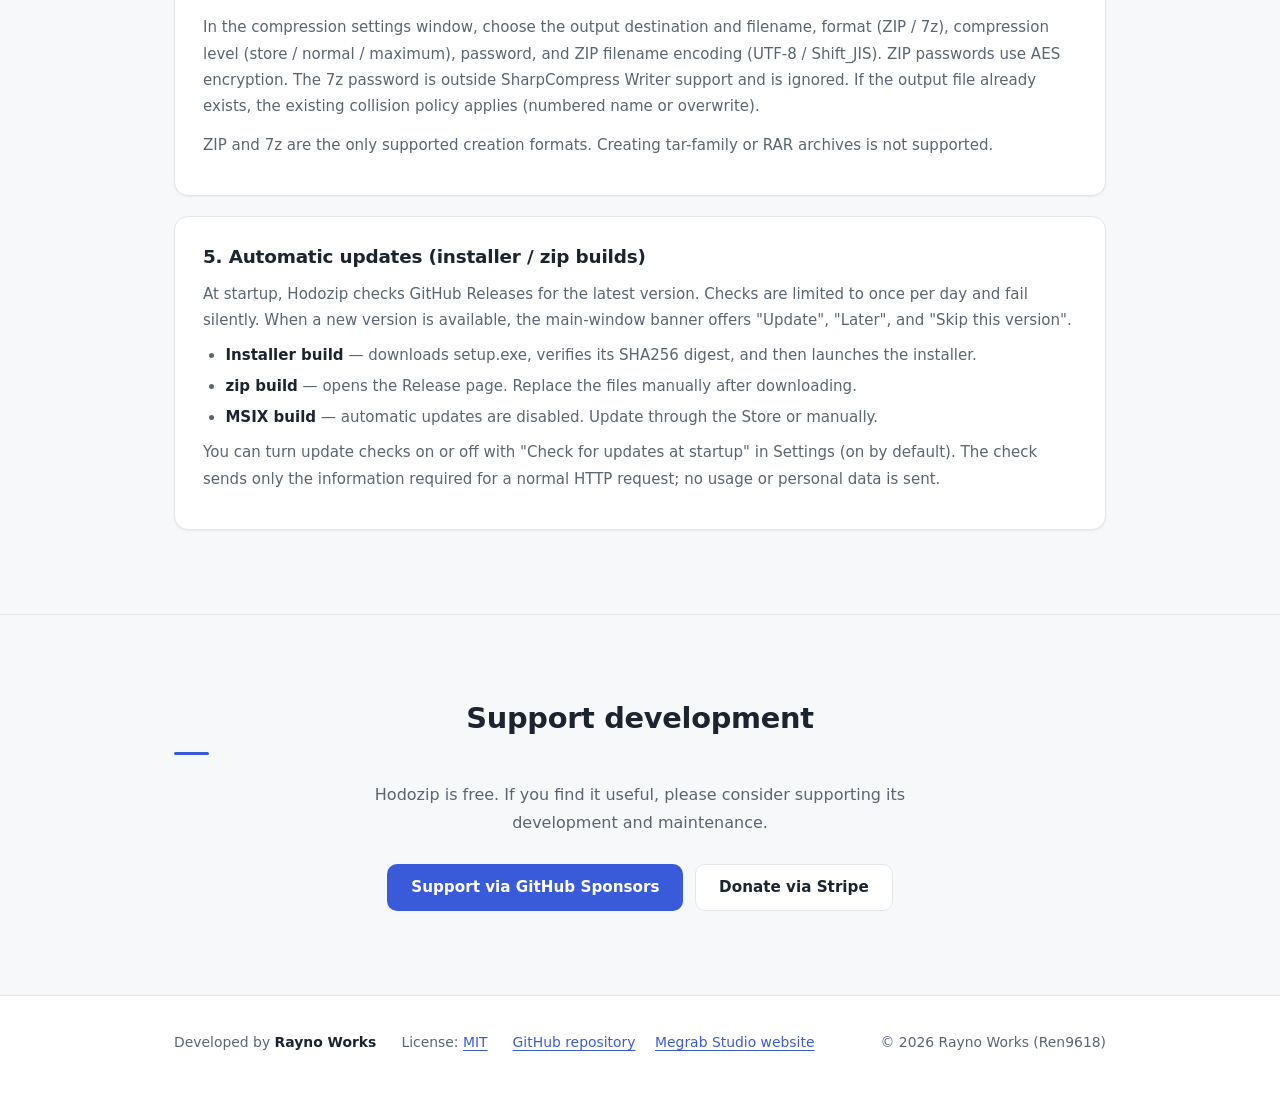
==== commit ed1a27e3: "feat: add per-archive batch folders and default app registration" ====
--- a/docs/en/index.html
+++ b/docs/en/index.html
@@ -66,7 +66,7 @@
         <a class="btn btn-ghost" href="https://github.com/Ren9618/Hodozip">View on GitHub</a>
       </div>
       <ul class="hero-chips" aria-label="Version and requirements">
-        <li class="chip-accent">Current version v0.7.2</li>
+        <li class="chip-accent">Current version v0.7.3</li>
         <li>Windows 10 (19041+) / Windows 11</li>
         <li>MIT License</li>
       </ul>
@@ -103,7 +103,7 @@
           <svg viewBox="0 0 24 24"><path d="M13 2 3 14h9l-1 8 10-12h-9l1-8Z"/></svg>
         </span>
         <h3>Extract immediately by double-clicking</h3>
-        <p>Double-click a supported archive such as <code>.zip</code>, <code>.7z</code>, <code>.rar</code>, or <code>.msi</code> and extraction starts right away. The familiar feel of classic extraction tools, brought to modern Windows 11.</p>
+        <p>Double-click a supported archive such as <code>.zip</code>, <code>.7z</code>, or <code>.rar</code> and extraction starts right away. The familiar feel of classic extraction tools, brought to modern Windows 11.</p>
       </li>
       <li class="card feature">
         <span class="feature-icon" aria-hidden="true">
@@ -152,7 +152,7 @@
           <svg viewBox="0 0 24 24"><path d="M3 3l7.07 16.97 2.51-7.39 7.39-2.51L3 3z"/><path d="M13 13l6 6"/></svg>
         </span>
         <h3>Context menu support</h3>
-        <p>Right-click a supported archive to see "Extract with Hodozip", "Extract to folder with Hodozip", and "Compress with Hodozip" together with icons (the MSIX build uses the new Windows 11 menu; the installer build uses the unified classic menu).</p>
+        <p>Right-click a supported archive to see "Extract with Hodozip", "Extract to folder with Hodozip", and "Compress with Hodozip" together with icons (the MSIX build uses the new Windows 11 menu; the installer build uses the unified classic menu). The menu is not shown for installer formats such as <code>.msi</code>. You can still extract an MSI from "Select file" or by dragging it into the app.</p>
       </li>
       <li class="card feature">
         <span class="feature-icon" aria-hidden="true">
@@ -166,7 +166,7 @@
           <svg viewBox="0 0 24 24"><path d="M10 13a5 5 0 0 0 7.5.5l3-3a5 5 0 0 0-7-7l-1.5 1.5"/><path d="M14 11a5 5 0 0 0-7.5-.5l-3 3a5 5 0 0 0 7 7l1.5-1.5"/></svg>
         </span>
         <h3>Manage associations in one place</h3>
-        <p>See all 13 supported formats and choose per format whether Hodozip appears in "Open with". Changes apply immediately; the default app is still chosen in Windows Settings.</p>
+        <p>See all 13 supported formats and choose per format whether Hodozip appears in "Open with". Changes apply immediately, and on Windows 11 you can set all supported formats as default at once from Hodozip's page in Settings.</p>
       </li>
       <li class="card feature">
         <span class="feature-icon" aria-hidden="true">
@@ -233,7 +233,7 @@
           <h3>Installer build</h3>
           <span class="badge">Recommended</span>
         </div>
-        <p class="dl-file">Hodozip-0.7.2-setup.exe</p>
+        <p class="dl-file">Hodozip-0.7.3-setup.exe</p>
         <ul class="dl-list">
           <li>Installs per user into <code>%LOCALAPPDATA%\Programs\Hodozip</code> without administrator rights</li>
           <li>Creates a Start menu shortcut and optionally registers the context menu and "Open with" candidates</li>
@@ -246,7 +246,7 @@
           <h3>zip build</h3>
           <span class="badge">Portable</span>
         </div>
-        <p class="dl-file">Hodozip-0.7.2-win-x64.zip</p>
+        <p class="dl-file">Hodozip-0.7.3-win-x64.zip</p>
         <ul class="dl-list">
           <li>Extract the archive and launch <code>Hodozip.exe</code>; no installation required</li>
           <li>Extract by dragging and dropping an archive or by passing a path</li>
@@ -258,7 +258,7 @@
           <h3>MSIX build</h3>
           <span class="badge badge-warn">Experimental</span>
         </div>
-        <p class="dl-file">Hodozip-0.7.2.msix</p>
+        <p class="dl-file">Hodozip-0.7.3.msix</p>
         <ul class="dl-list">
           <li>Registers file-association candidates for supported archives and the Windows 11 context menu</li>
           <li><strong>Requires registering the self-signed certificate</strong> before installation (see the How to use section)</li>
@@ -295,8 +295,8 @@
       <h3>1. Install and launch</h3>
       <h4>Installer build (recommended)</h4>
       <ol>
-        <li>Download and run <code>Hodozip-0.7.2-setup.exe</code>. It is unsigned; if SmartScreen shows a warning, choose "More info" → "Run".</li>
-        <li>The install location is fixed to <code>%LOCALAPPDATA%\Programs\Hodozip</code>. Under "Shell integration" you can optionally register the context menu and "Open with" candidates (both enabled by default).</li>
+        <li>Download and run <code>Hodozip-0.7.3-setup.exe</code>. It is unsigned; if SmartScreen shows a warning, choose "More info" → "Run".</li>
+        <li>The install location is fixed to <code>%LOCALAPPDATA%\Programs\Hodozip</code>. Under "Shell integration" you can optionally register the context menu and "Open with" candidates / the Windows Default apps list (both enabled by default).</li>
         <li>Launch Hodozip from the Start menu after installation. Uninstall it from Settings → Apps → Installed apps.</li>
       </ol>
       <h4>zip build (no installation)</h4>
@@ -308,26 +308,26 @@
       <h4>MSIX build (experimental)</h4>
       <p>Install the certificate first, then the package. For detailed steps and uninstallation, see "<a class="inline-link" href="https://github.com/Ren9618/Hodozip/blob/main/README.en.md#msix-installation-advanced-experimental">MSIX installation</a>" in the README.</p>
       <ol>
-        <li>Download the public certificate <a class="inline-link" href="https://github.com/Ren9618/Hodozip/raw/v0.7.2/packaging/certs/Hodozip-Test.cer">Hodozip-Test.cer</a>.</li>
+        <li>Download the public certificate <a class="inline-link" href="https://github.com/Ren9618/Hodozip/raw/v0.7.3/packaging/certs/Hodozip-Test.cer">Hodozip-Test.cer</a>.</li>
         <li>Register the certificate in an elevated PowerShell window.</li>
       </ol>
       <pre><code>certutil -addstore -f TrustedPeople .\Hodozip-Test.cer</code></pre>
       <ol start="3">
-        <li>Download <code>Hodozip-0.7.2.msix</code> from GitHub Releases and install it.</li>
+        <li>Download <code>Hodozip-0.7.3.msix</code> from GitHub Releases and install it.</li>
       </ol>
-      <pre><code>Add-AppxPackage -Path .\Hodozip-0.7.2.msix</code></pre>
+      <pre><code>Add-AppxPackage -Path .\Hodozip-0.7.3.msix</code></pre>
       <p class="note">To extract by double-clicking, configure Hodozip as the default app as described in the next section.</p>
     </article>
 
     <article class="howto-block">
       <h3>2. Set Hodozip as the default app for supported archives (extract by double-click)</h3>
-      <p>Windows does not let apps force file associations. Follow these steps to make Hodozip the default for <code>.zip</code> and other supported extensions.</p>
+      <p>Windows does not let apps force file associations. Installing the installer or MSIX build registers Hodozip in "Open with" candidates and the Default apps list. Follow these steps to make it the default.</p>
       <ol>
         <li>Open Windows Settings → Apps → Default apps.</li>
-        <li>Search for <code>zip</code> and select ".zip".</li>
-        <li>Choose "Hodozip" from the list.</li>
+        <li>Select "Hodozip" from the list. On Windows 11, choose "Set default" to change all supported formats at once.</li>
+        <li>To change formats individually, search for <code>zip</code> and select ".zip", then choose "Hodozip" from the list.</li>
       </ol>
-      <p>Alternatively, right-click a <code>.zip</code> file → "Open with" → "Choose another app" → "Hodozip" → "Always use this app". The installer or MSIX build registers itself as an association candidate.</p>
+      <p>Alternatively, right-click a <code>.zip</code> file → "Open with" → "Choose another app" → "Hodozip" → "Always use this app". The "Set Hodozip as the default app" button in Hodozip Settings also opens the Windows Settings page directly.</p>
     </article>
 
     <article class="howto-block">
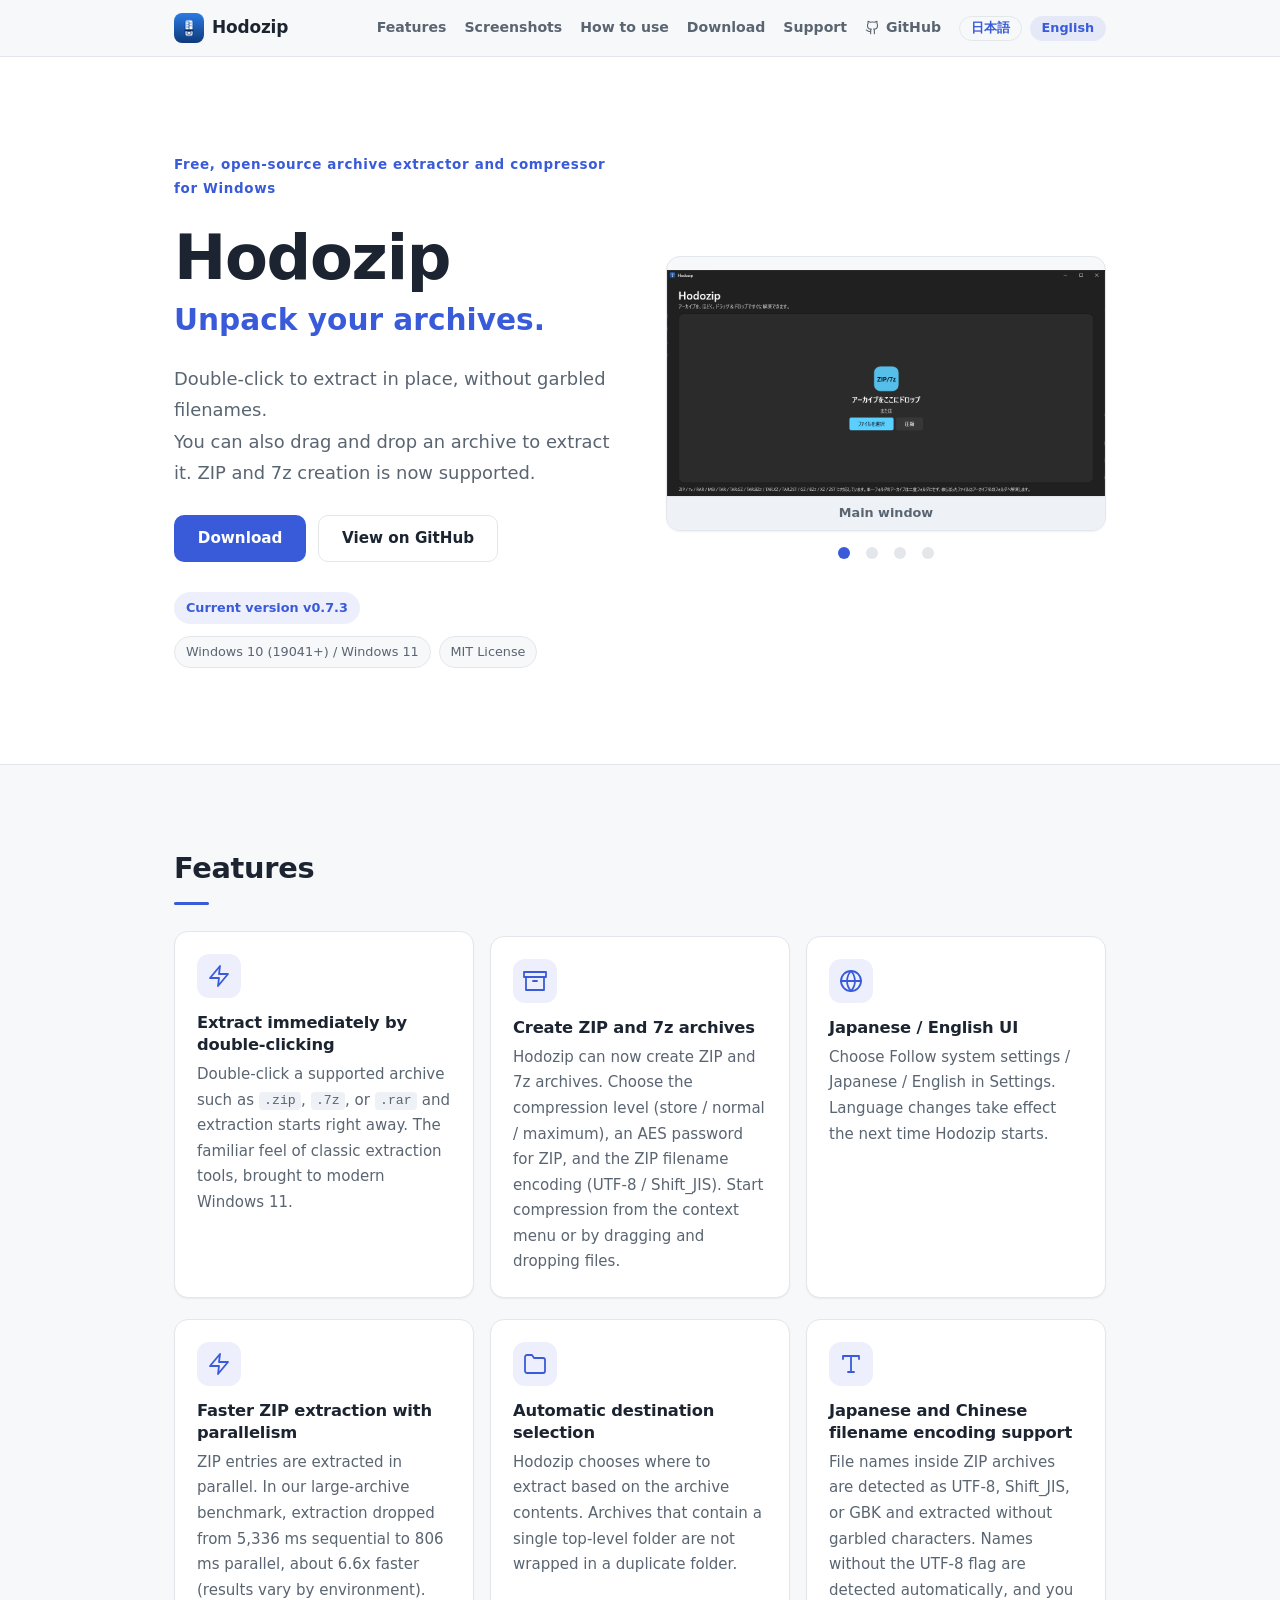
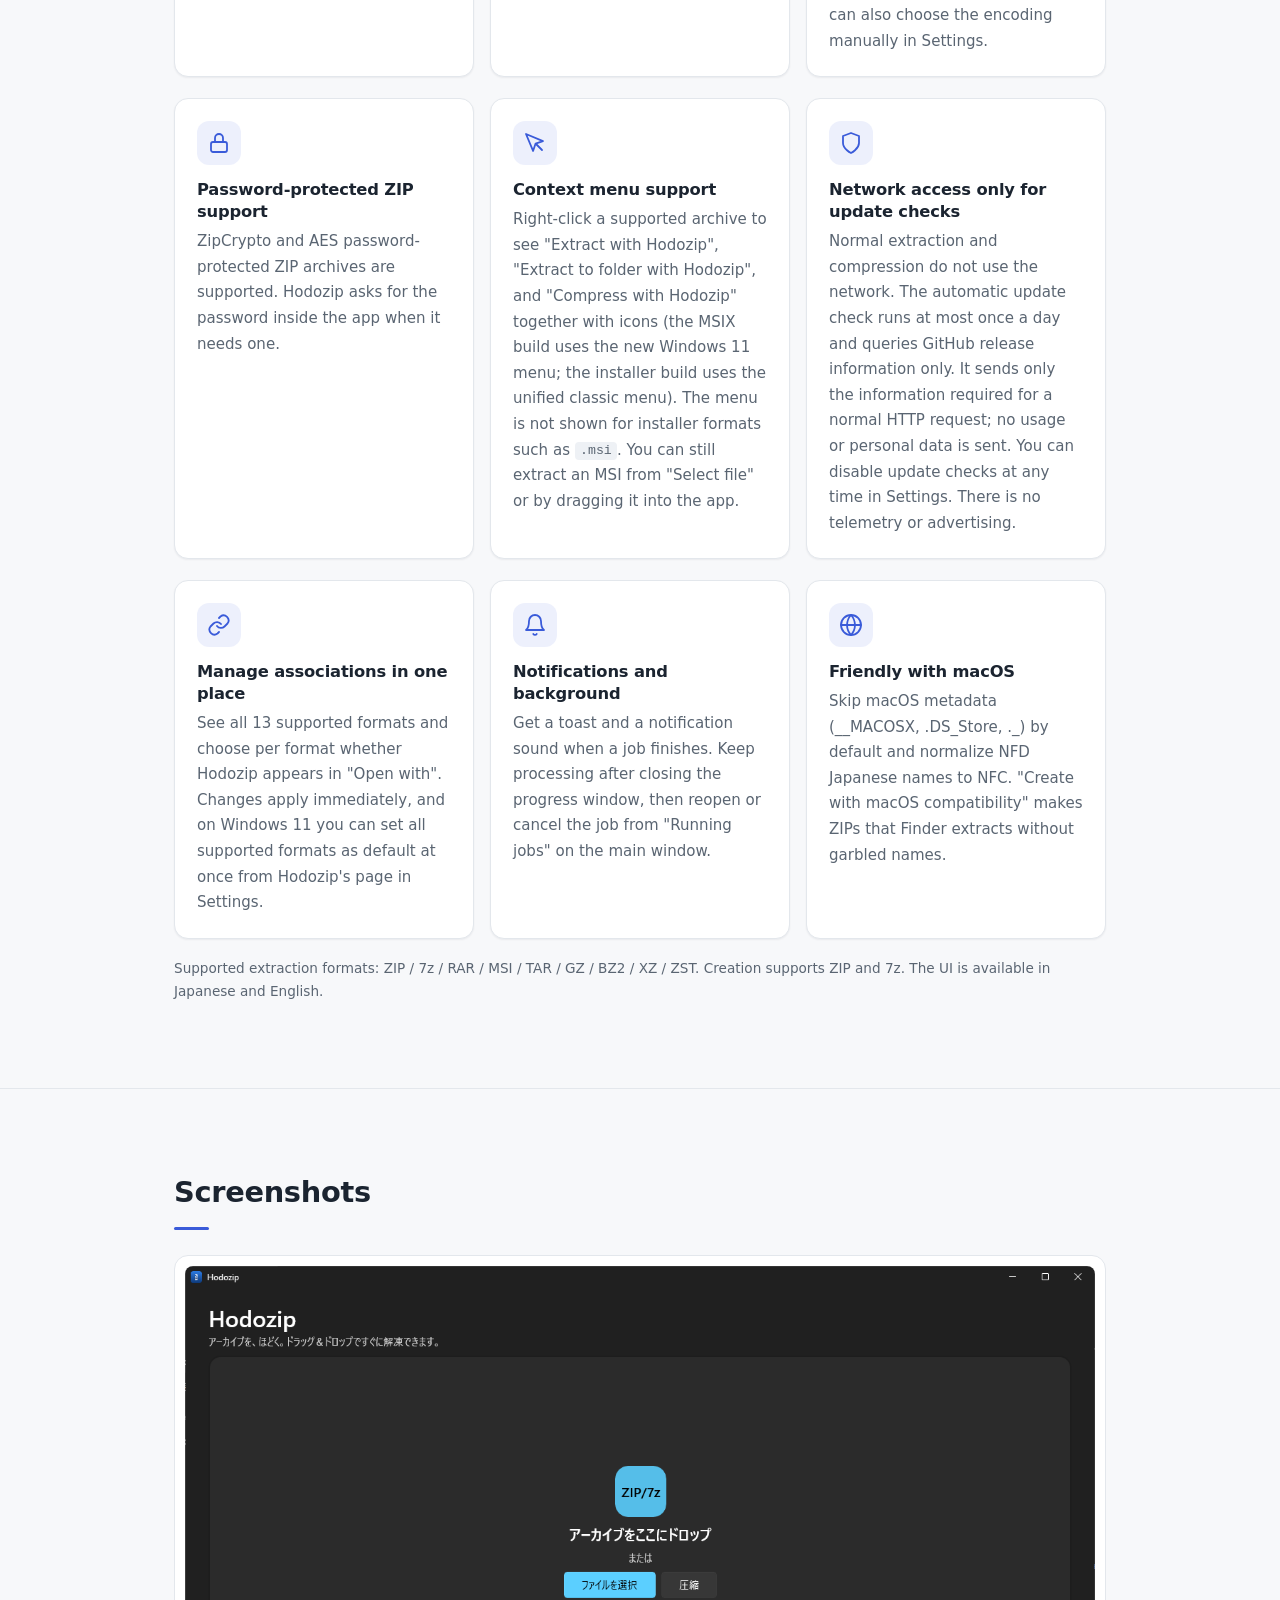
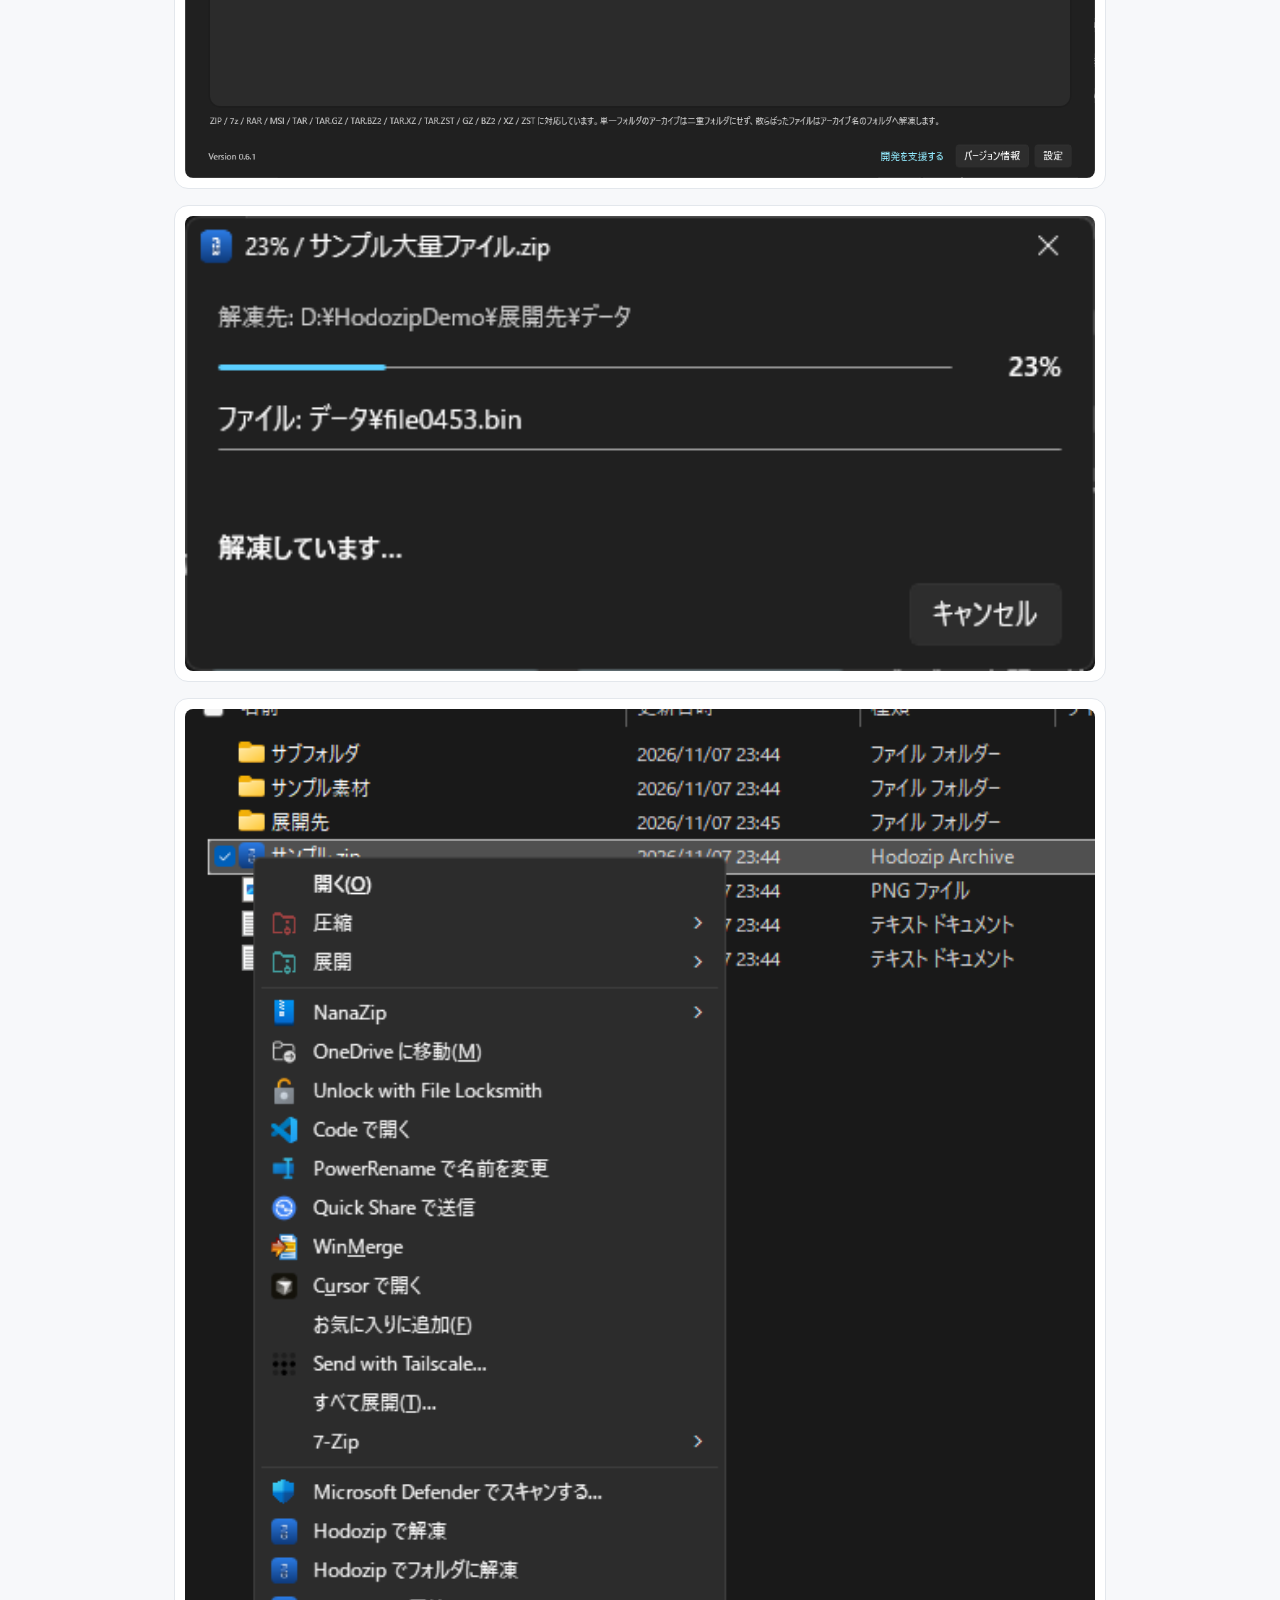
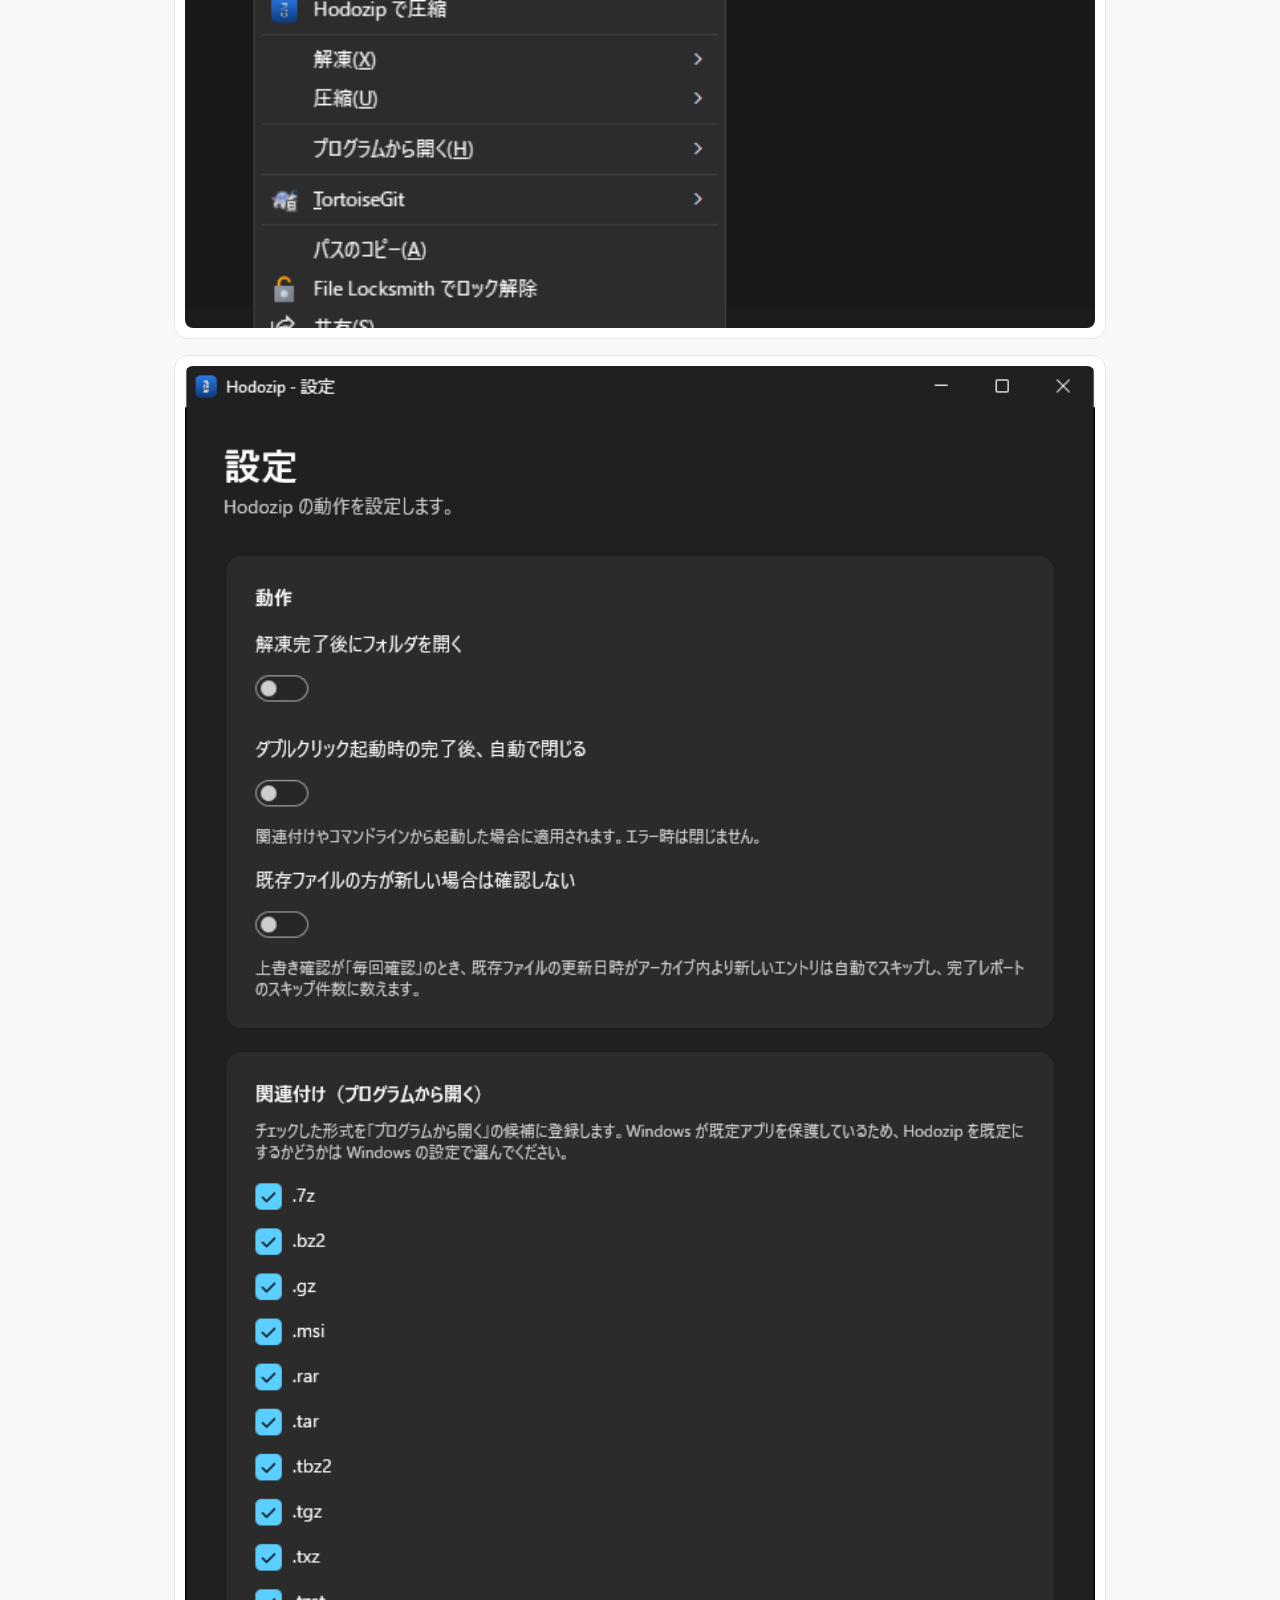
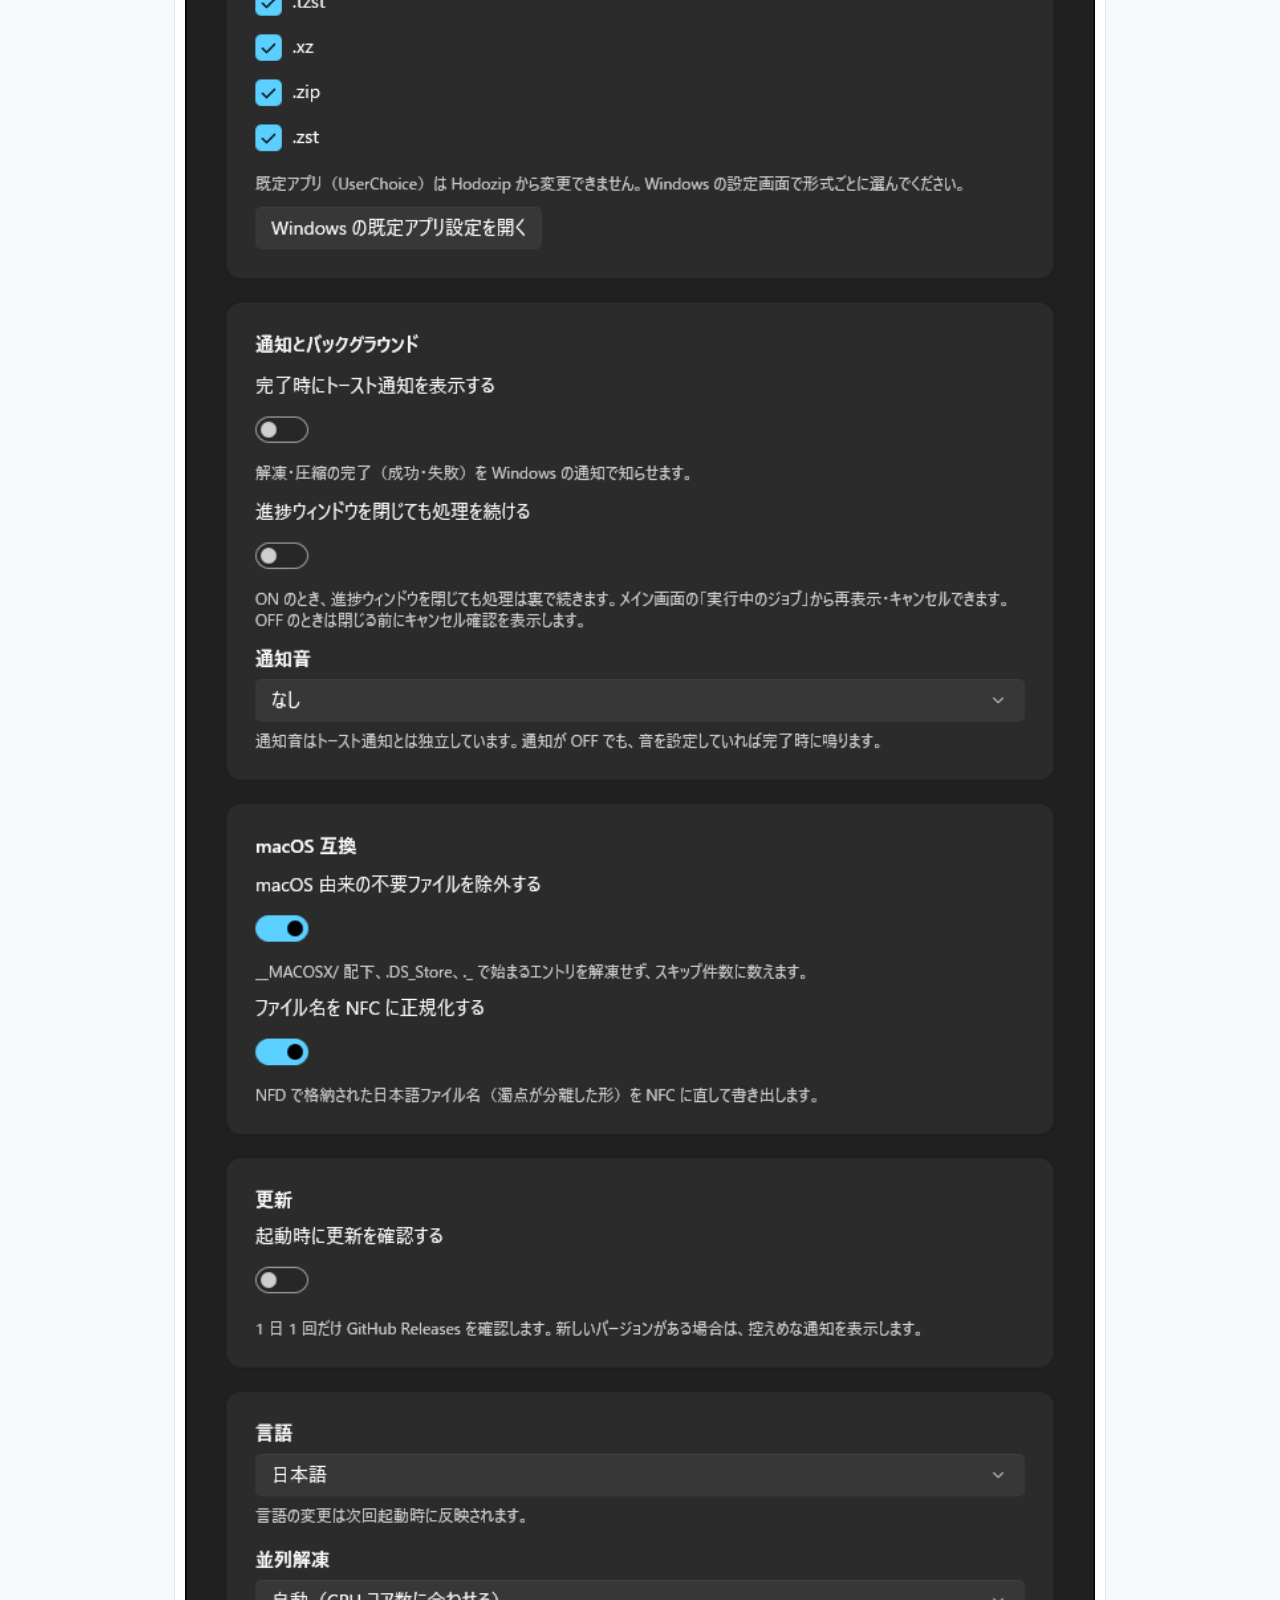
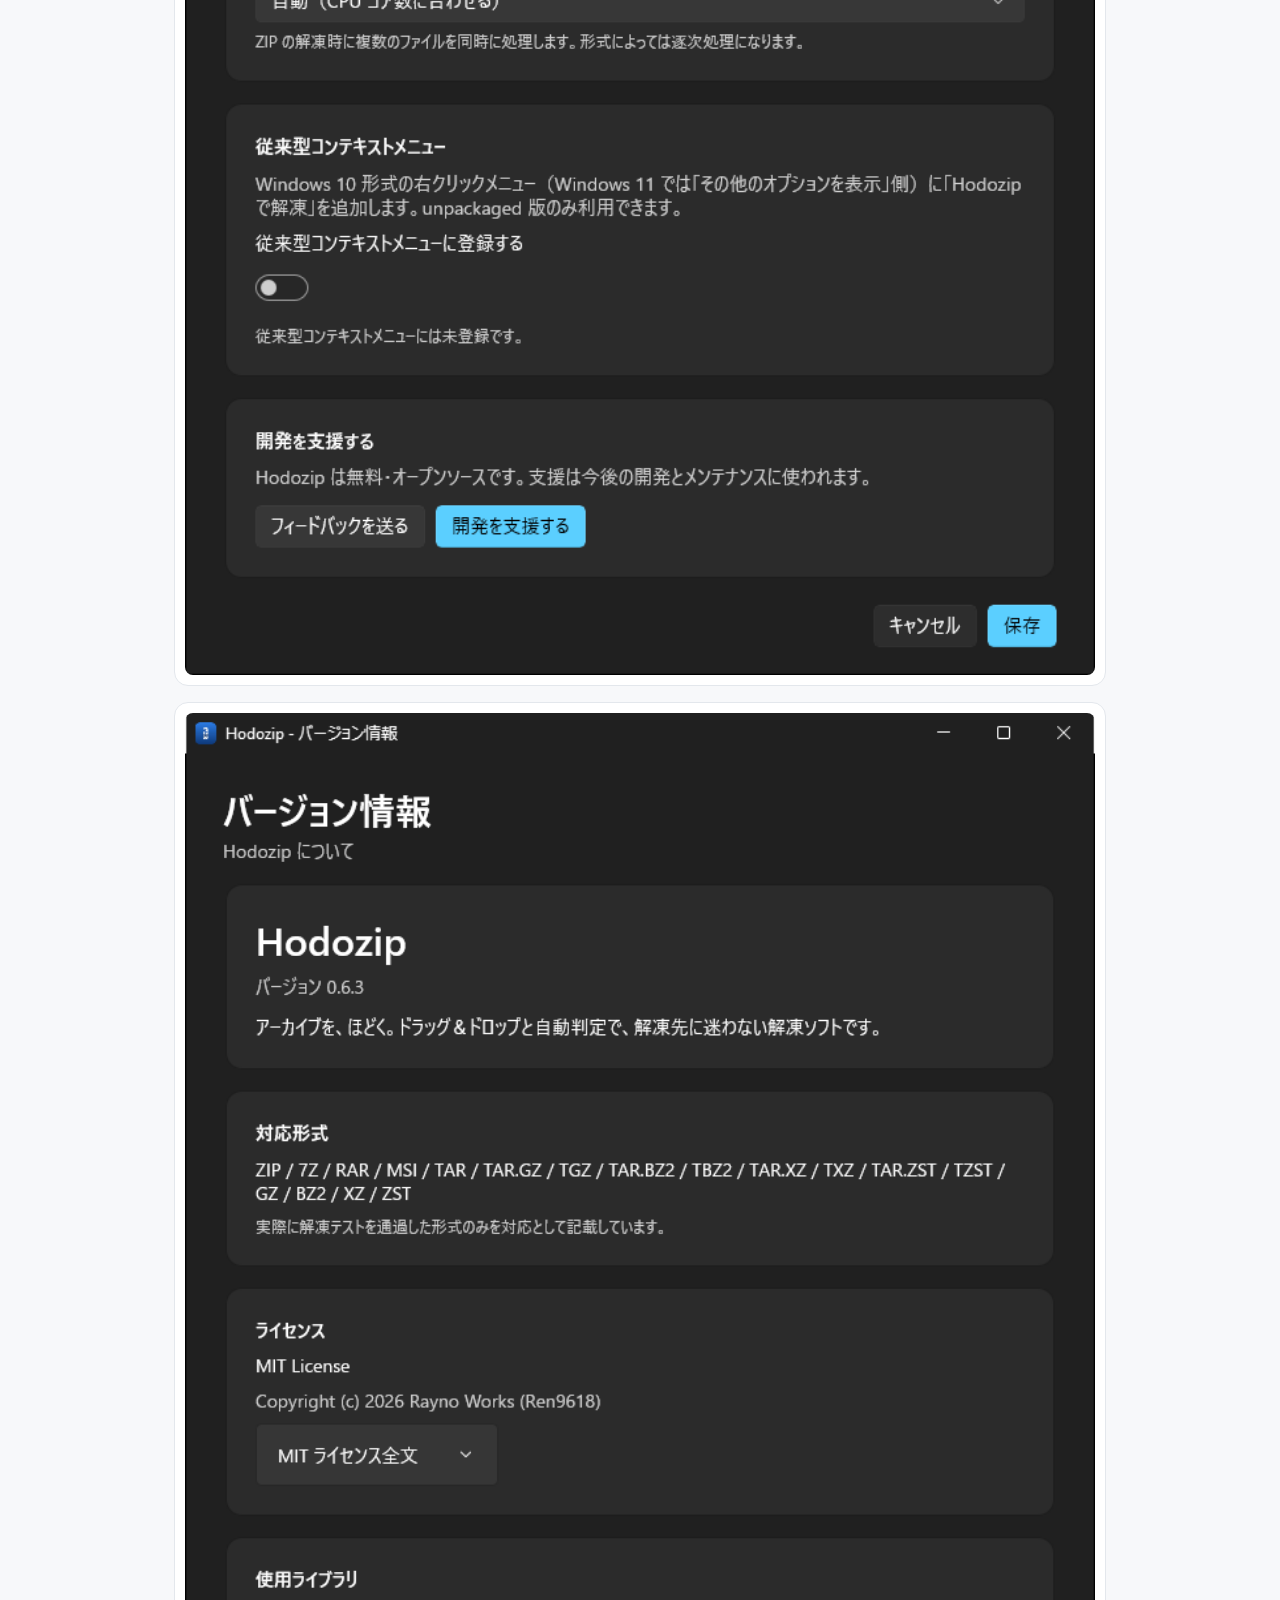
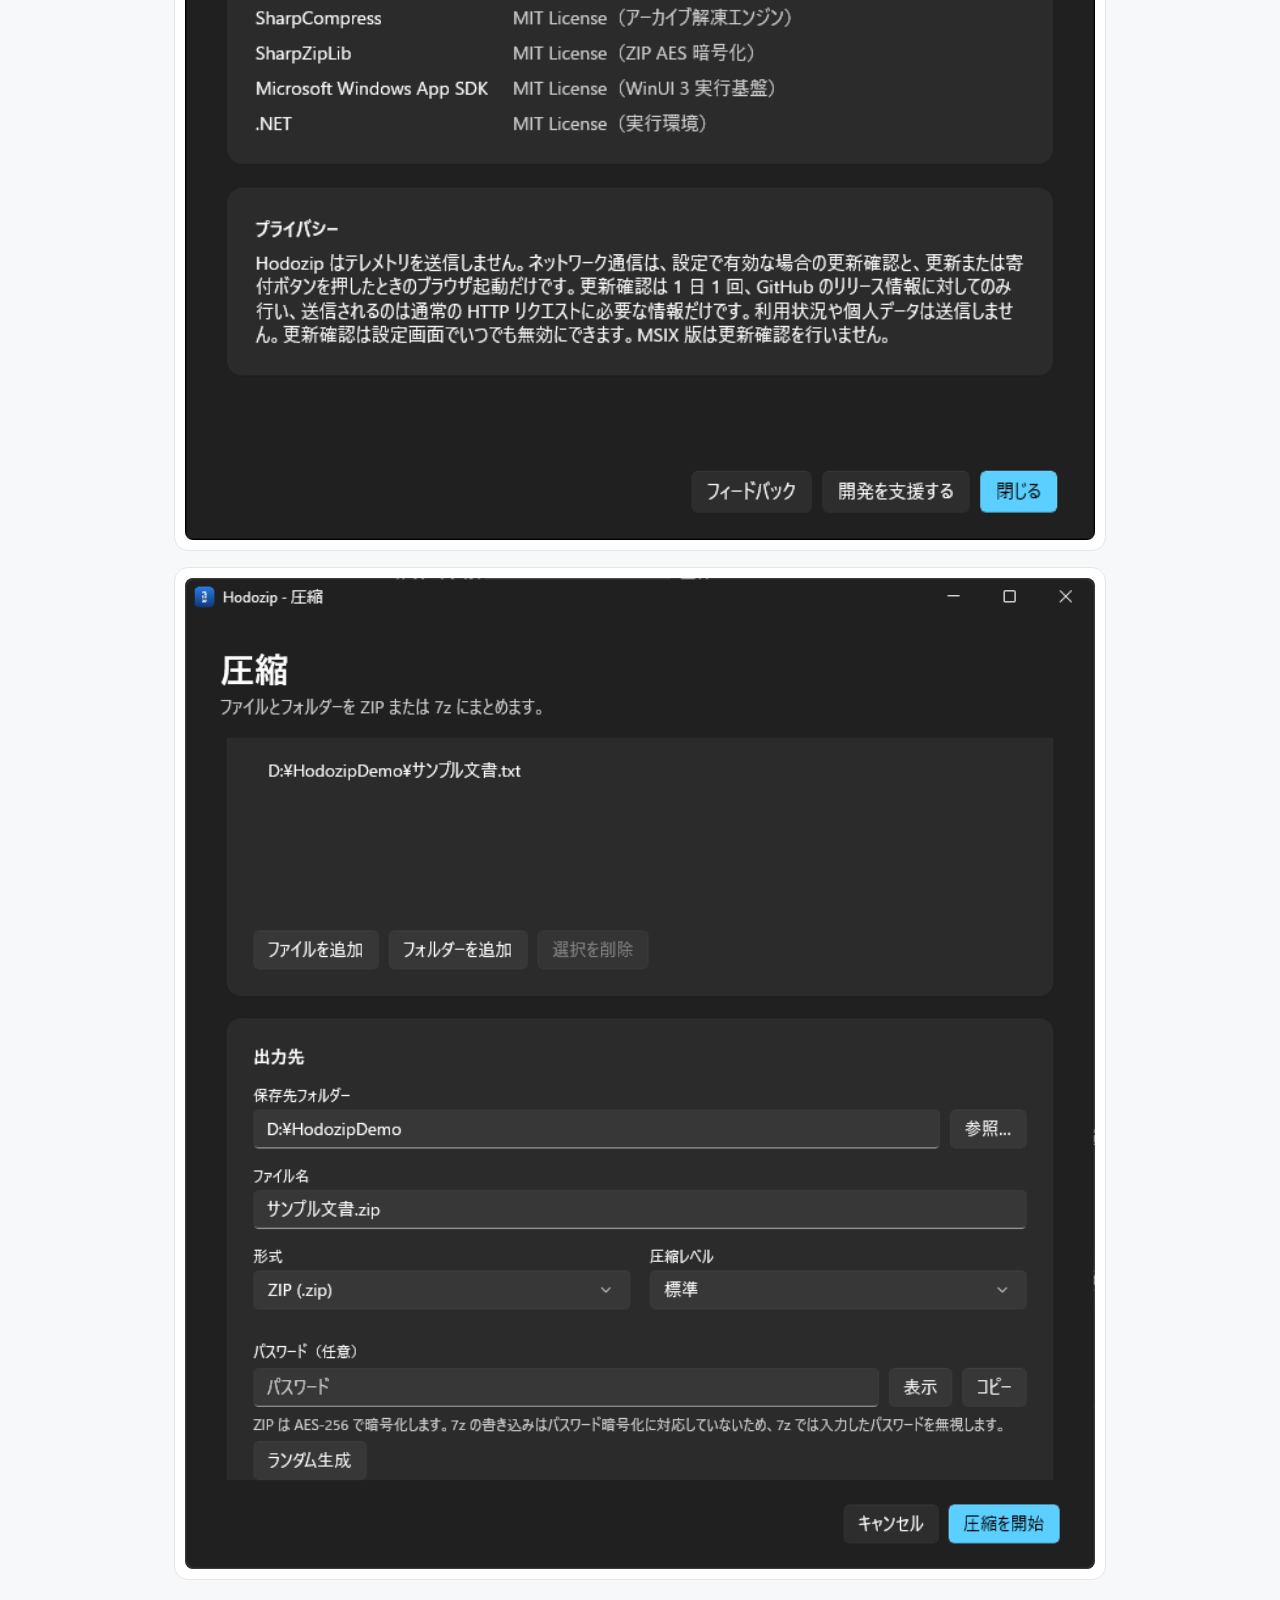
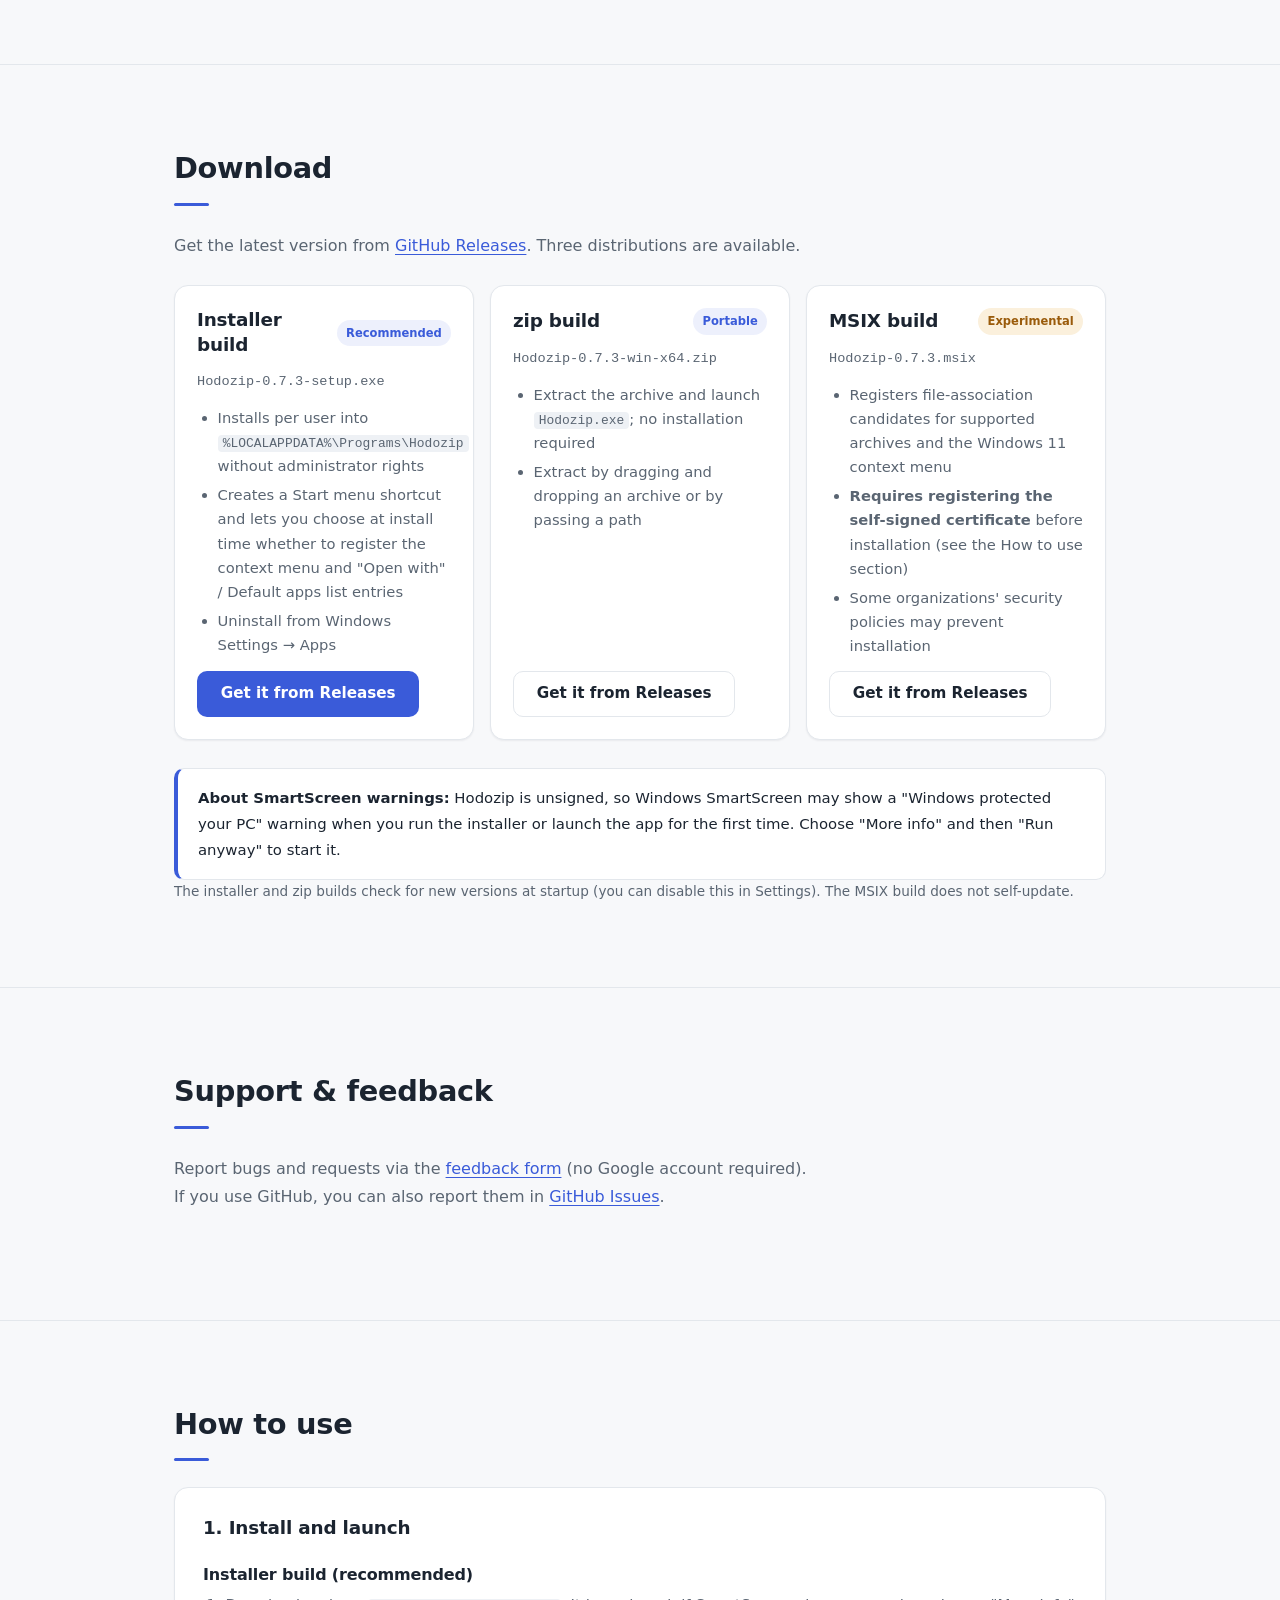
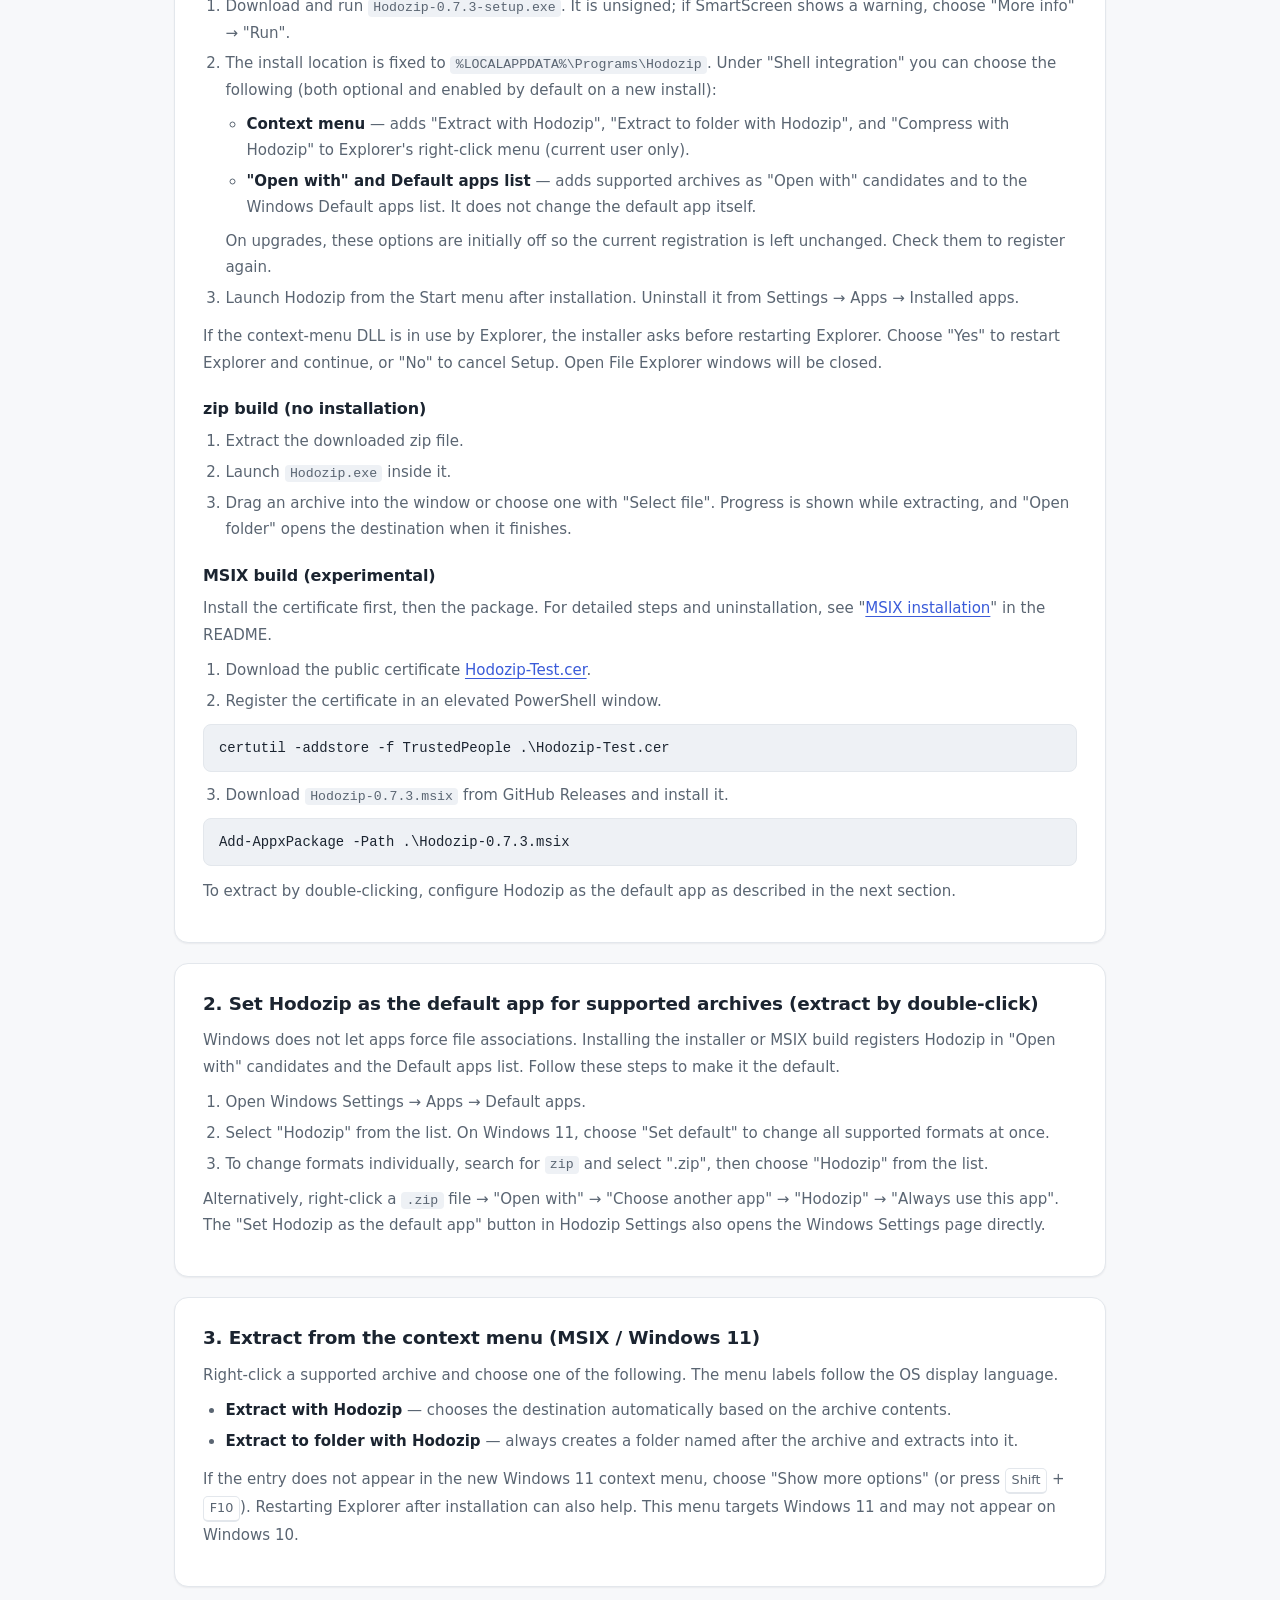
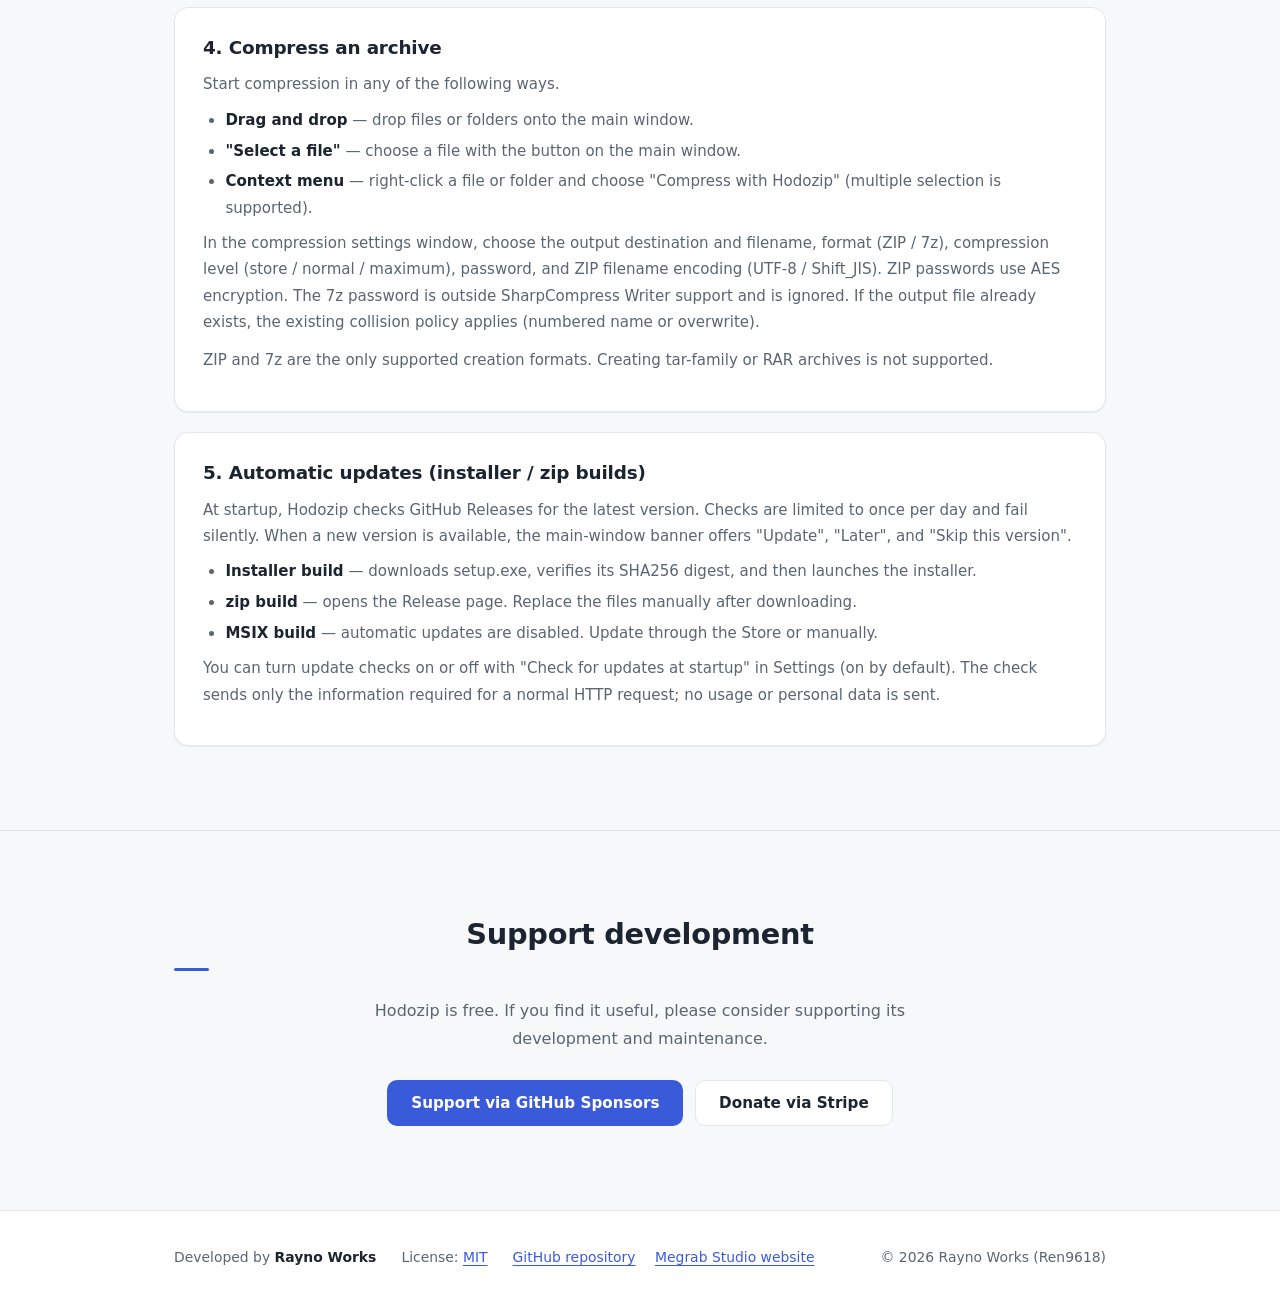
==== commit 15ed580c: "feat: confirm Explorer restart and explain shell integration in installer" ====
--- a/docs/en/index.html
+++ b/docs/en/index.html
@@ -236,7 +236,7 @@
         <p class="dl-file">Hodozip-0.7.3-setup.exe</p>
         <ul class="dl-list">
           <li>Installs per user into <code>%LOCALAPPDATA%\Programs\Hodozip</code> without administrator rights</li>
-          <li>Creates a Start menu shortcut and optionally registers the context menu and "Open with" candidates</li>
+          <li>Creates a Start menu shortcut and lets you choose at install time whether to register the context menu and "Open with" / Default apps list entries</li>
           <li>Uninstall from Windows Settings → Apps</li>
         </ul>
         <a class="btn btn-primary" href="https://github.com/Ren9618/Hodozip/releases/latest">Get it from Releases</a>
@@ -296,9 +296,16 @@
       <h4>Installer build (recommended)</h4>
       <ol>
         <li>Download and run <code>Hodozip-0.7.3-setup.exe</code>. It is unsigned; if SmartScreen shows a warning, choose "More info" → "Run".</li>
-        <li>The install location is fixed to <code>%LOCALAPPDATA%\Programs\Hodozip</code>. Under "Shell integration" you can optionally register the context menu and "Open with" candidates / the Windows Default apps list (both enabled by default).</li>
+        <li>The install location is fixed to <code>%LOCALAPPDATA%\Programs\Hodozip</code>. Under "Shell integration" you can choose the following (both optional and enabled by default on a new install):
+          <ul>
+            <li><strong>Context menu</strong> — adds "Extract with Hodozip", "Extract to folder with Hodozip", and "Compress with Hodozip" to Explorer's right-click menu (current user only).</li>
+            <li><strong>"Open with" and Default apps list</strong> — adds supported archives as "Open with" candidates and to the Windows Default apps list. It does not change the default app itself.</li>
+          </ul>
+          On upgrades, these options are initially off so the current registration is left unchanged. Check them to register again.
+        </li>
         <li>Launch Hodozip from the Start menu after installation. Uninstall it from Settings → Apps → Installed apps.</li>
       </ol>
+      <p class="note">If the context-menu DLL is in use by Explorer, the installer asks before restarting Explorer. Choose "Yes" to restart Explorer and continue, or "No" to cancel Setup. Open File Explorer windows will be closed.</p>
       <h4>zip build (no installation)</h4>
       <ol>
         <li>Extract the downloaded zip file.</li>
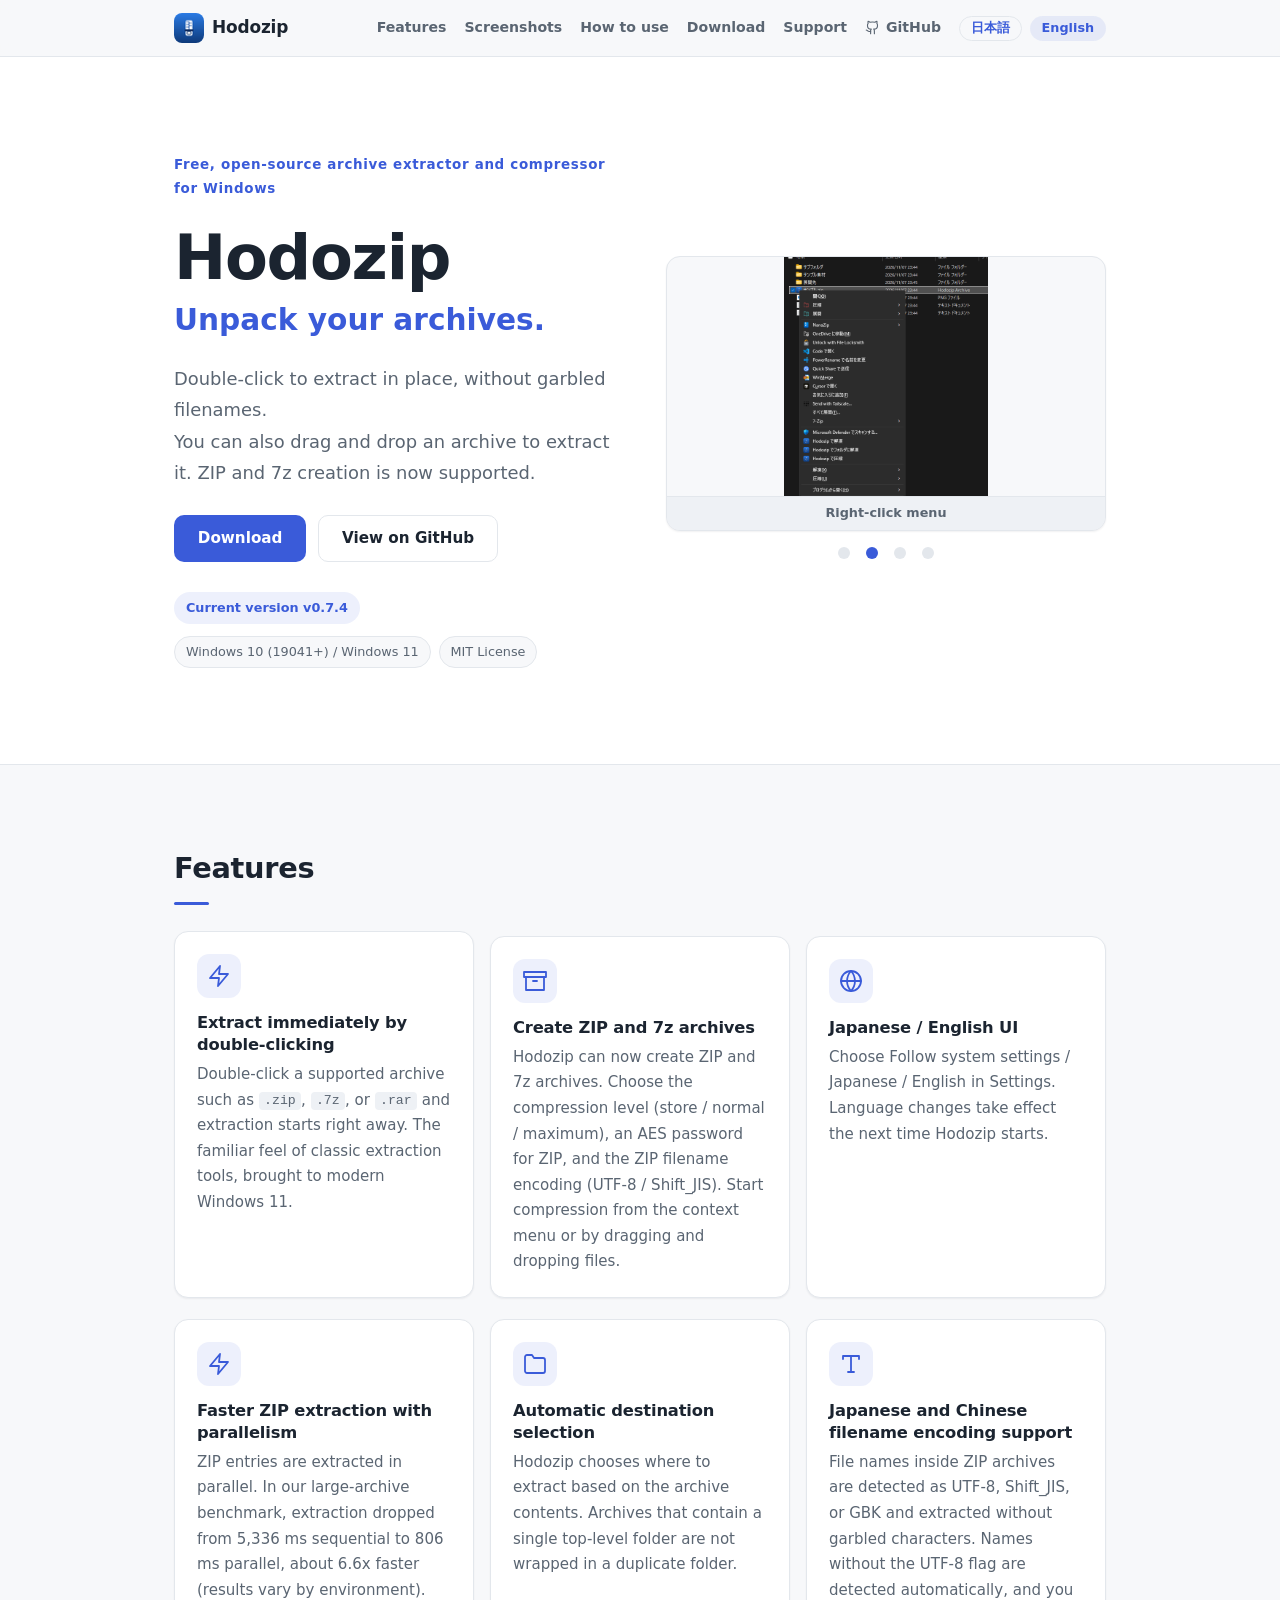
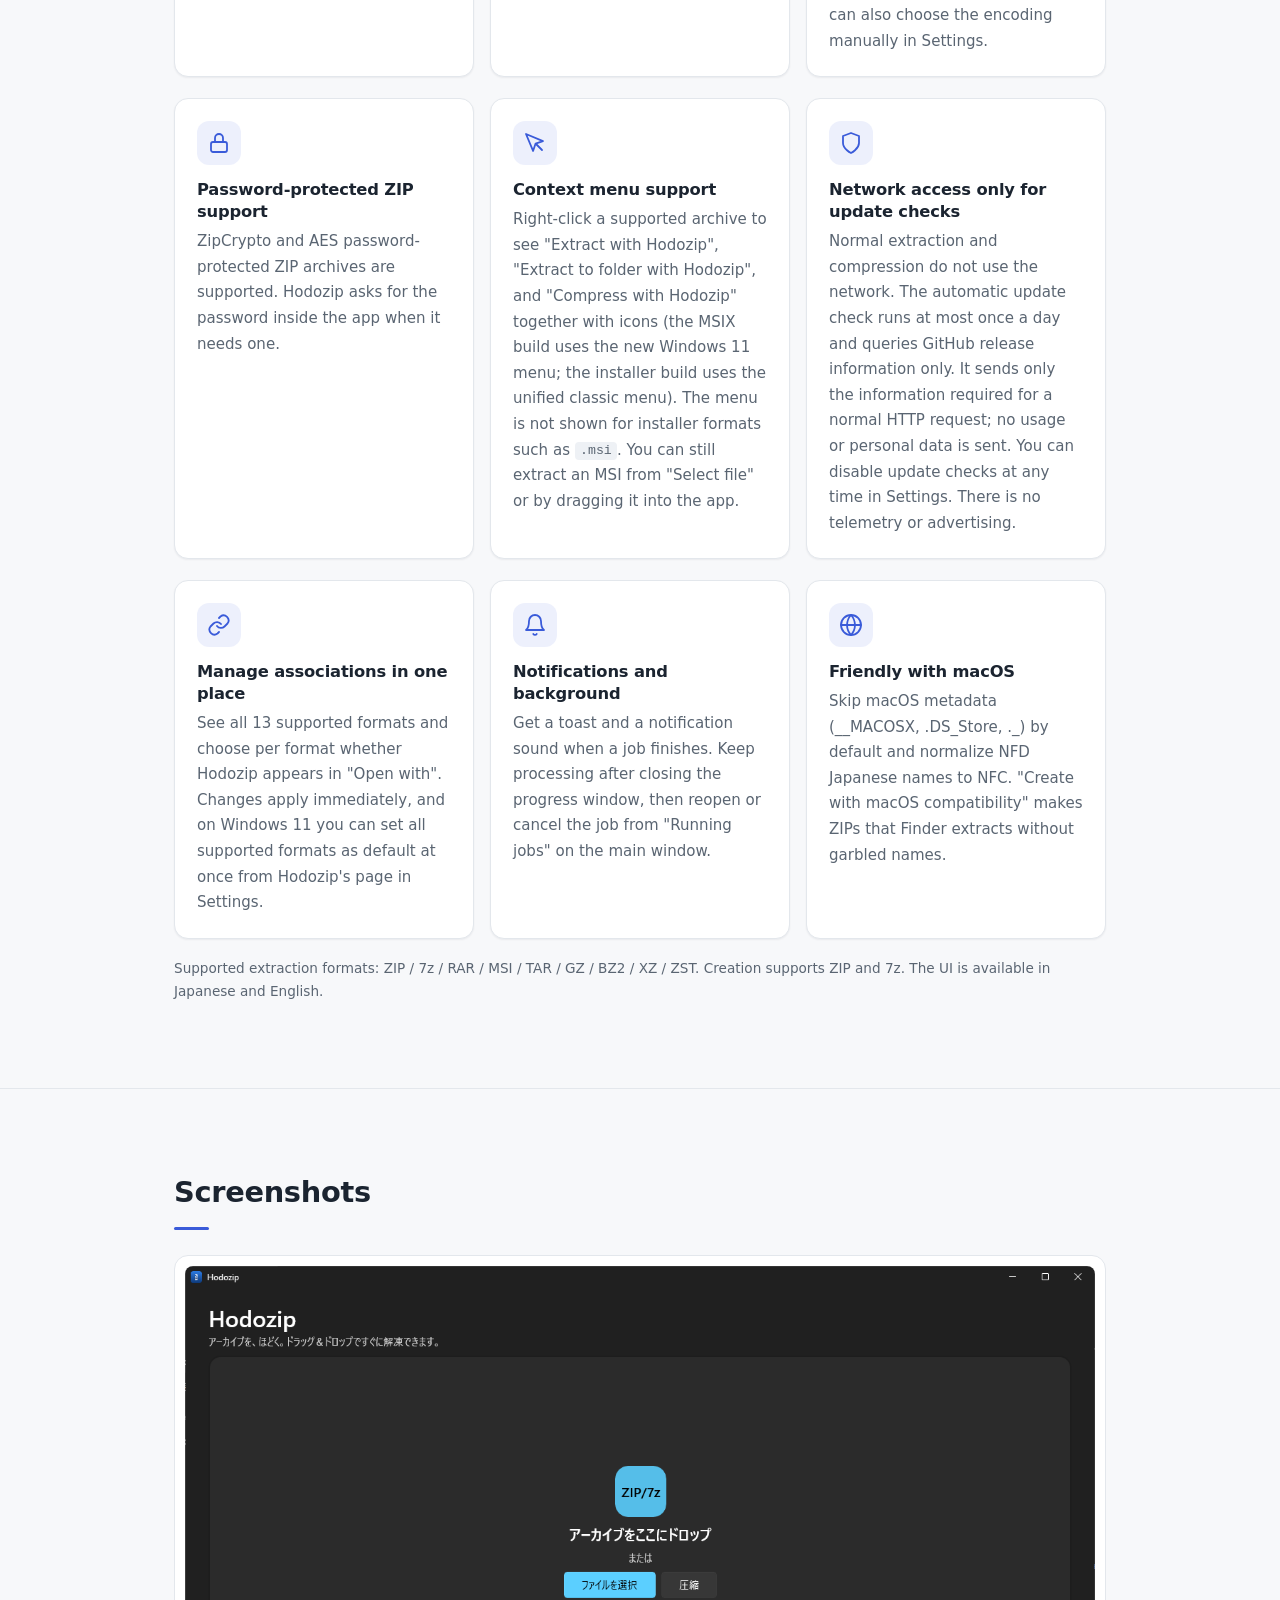
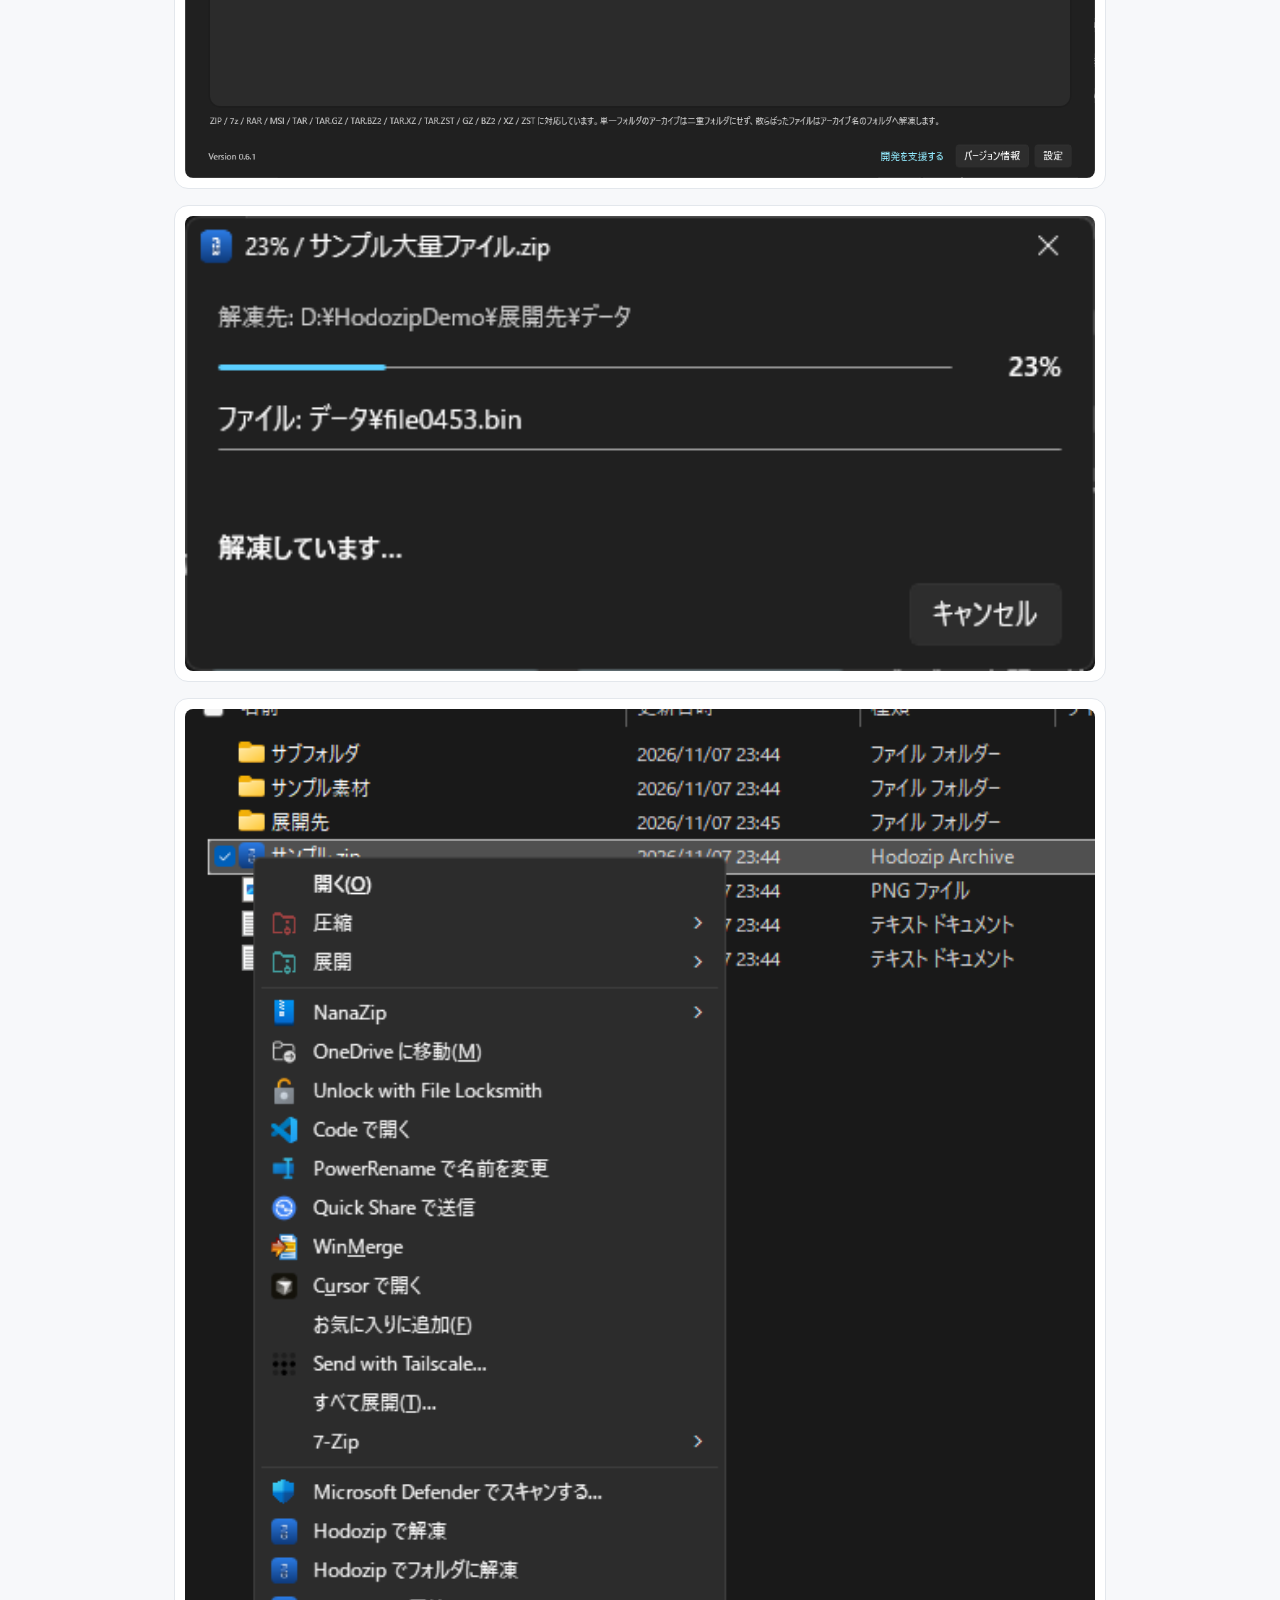
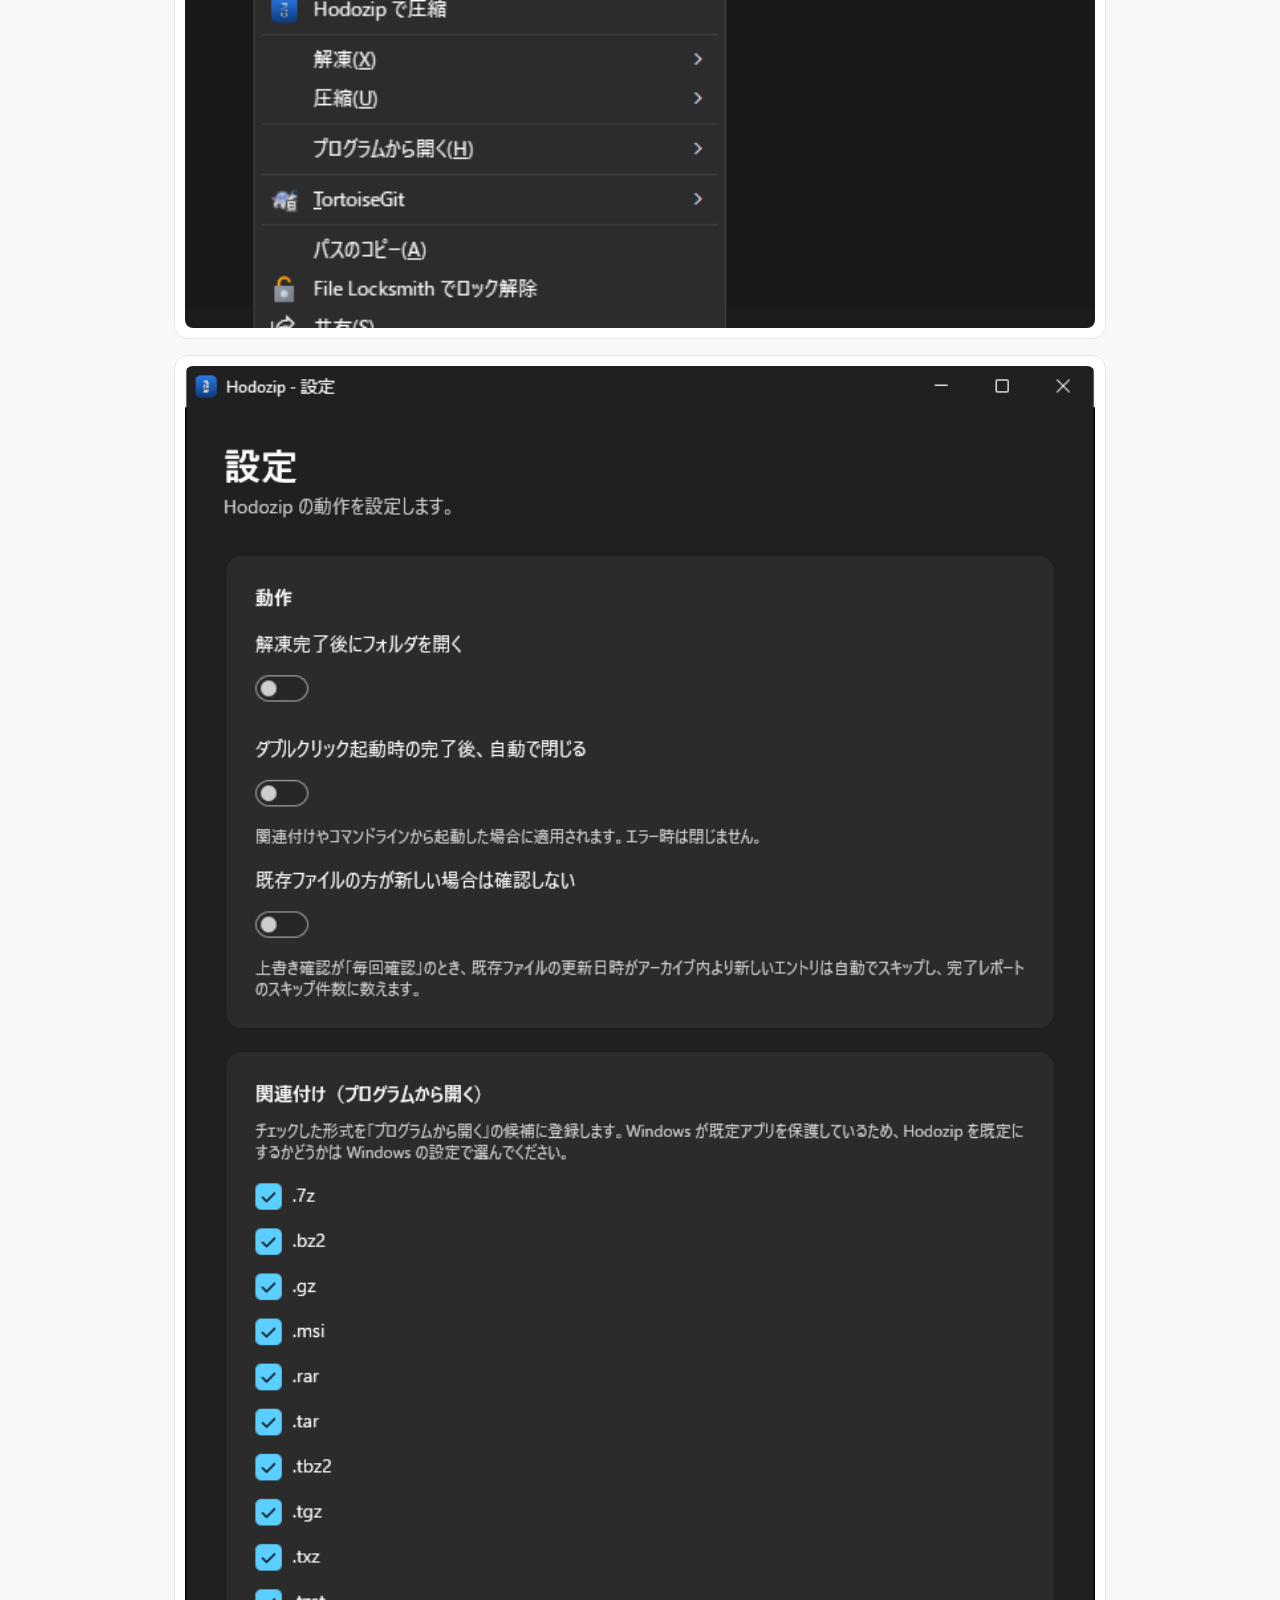
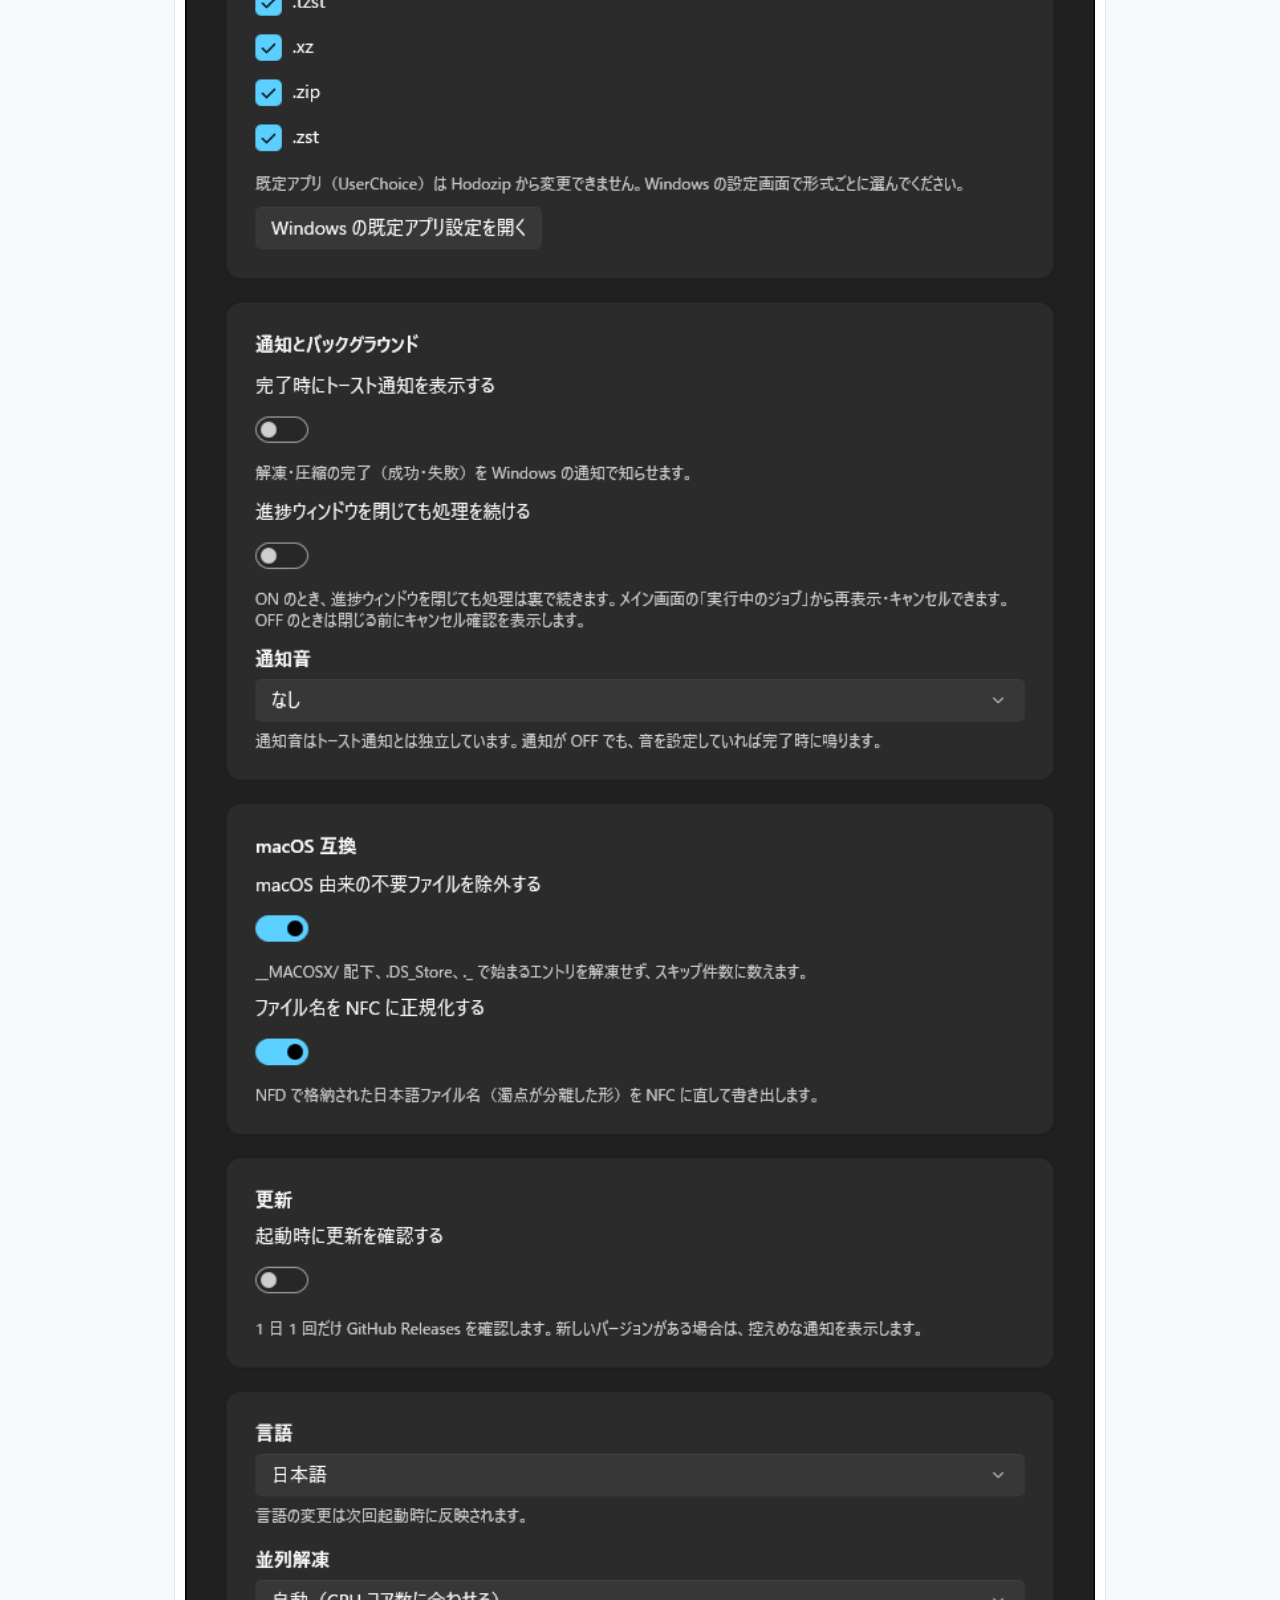
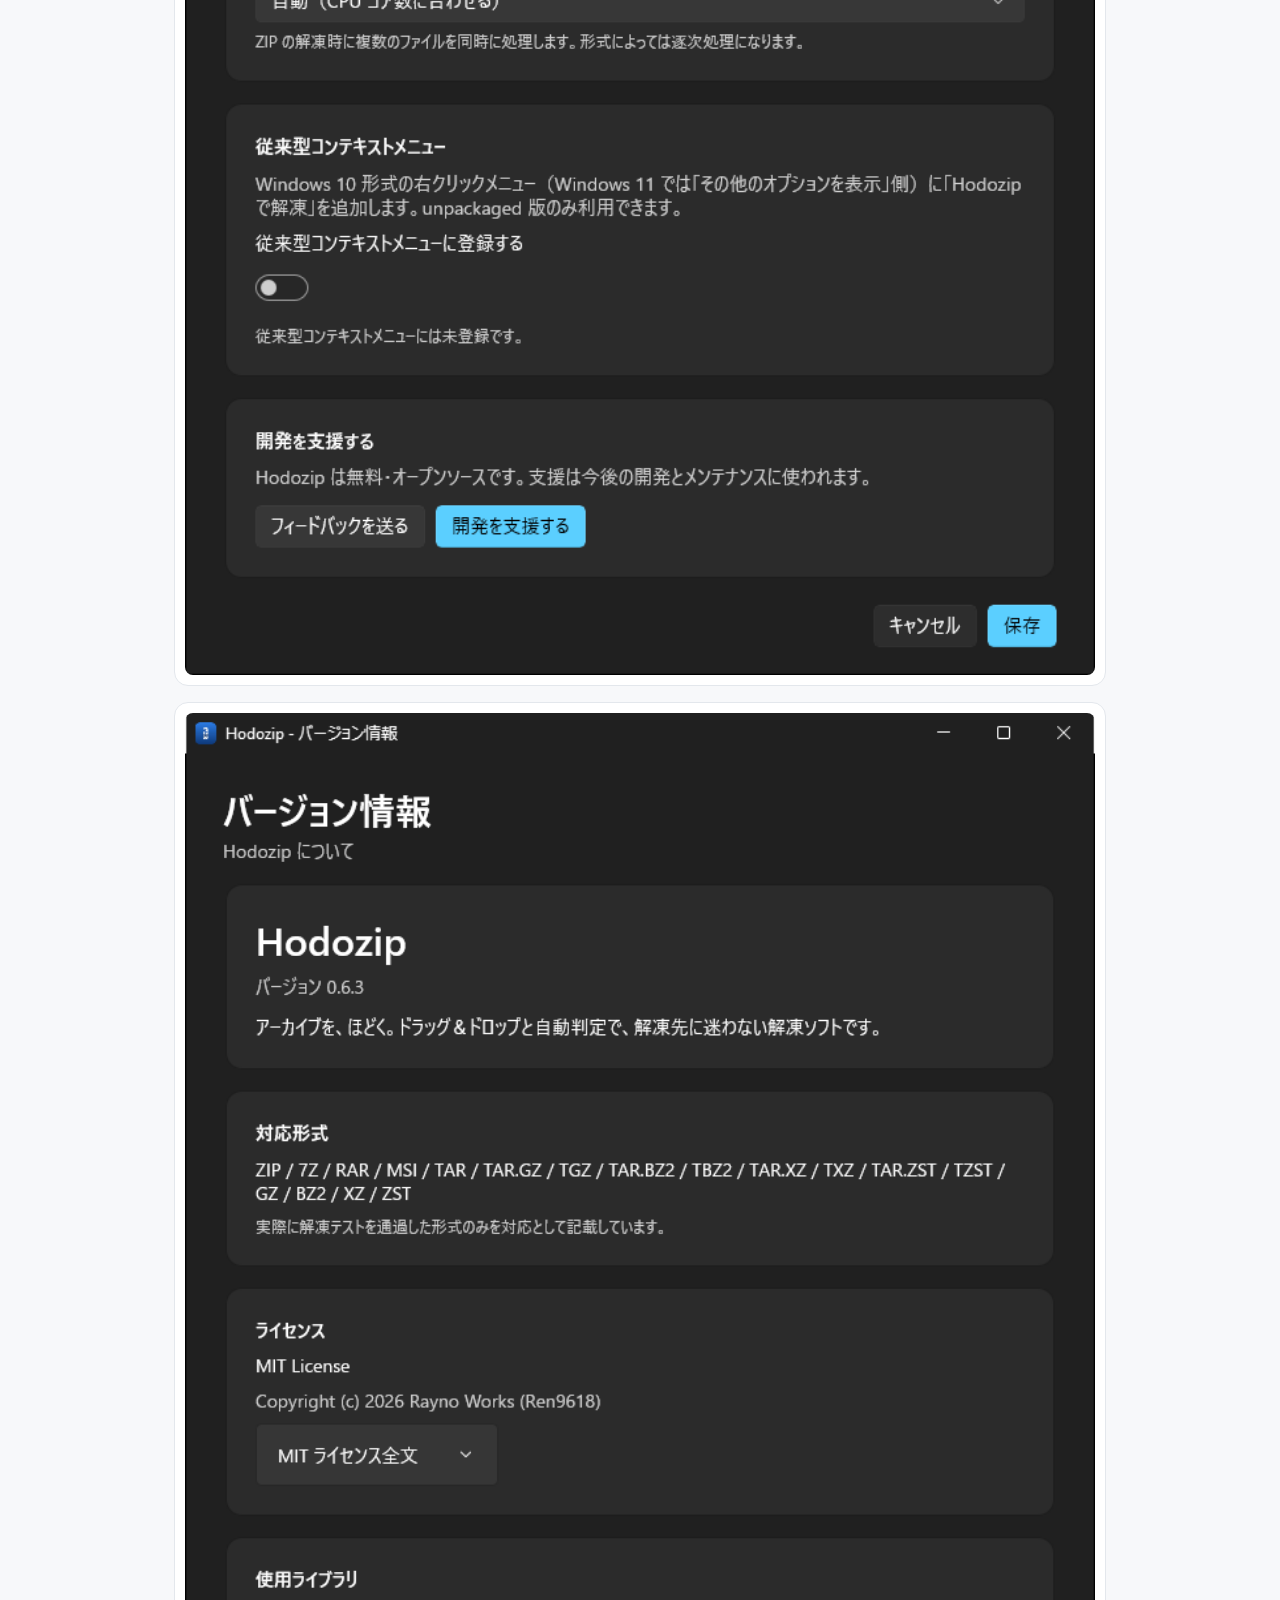
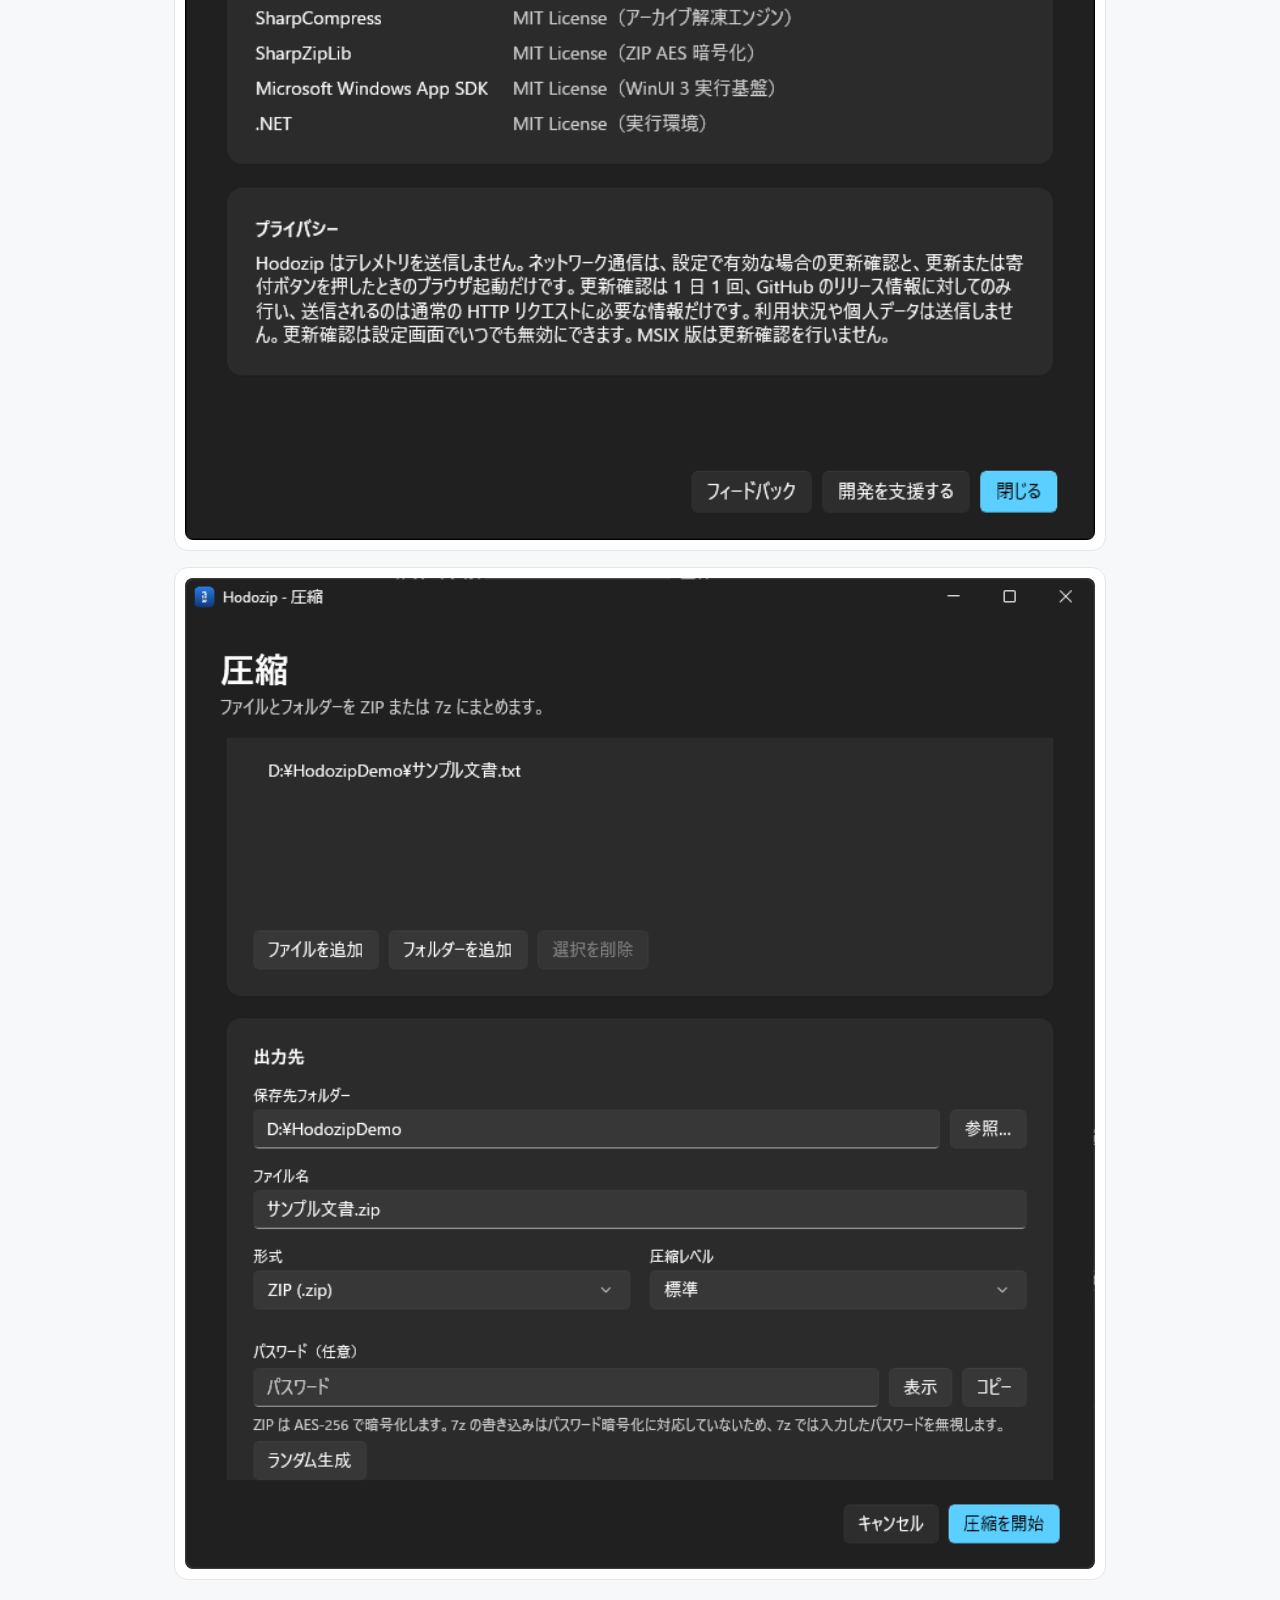
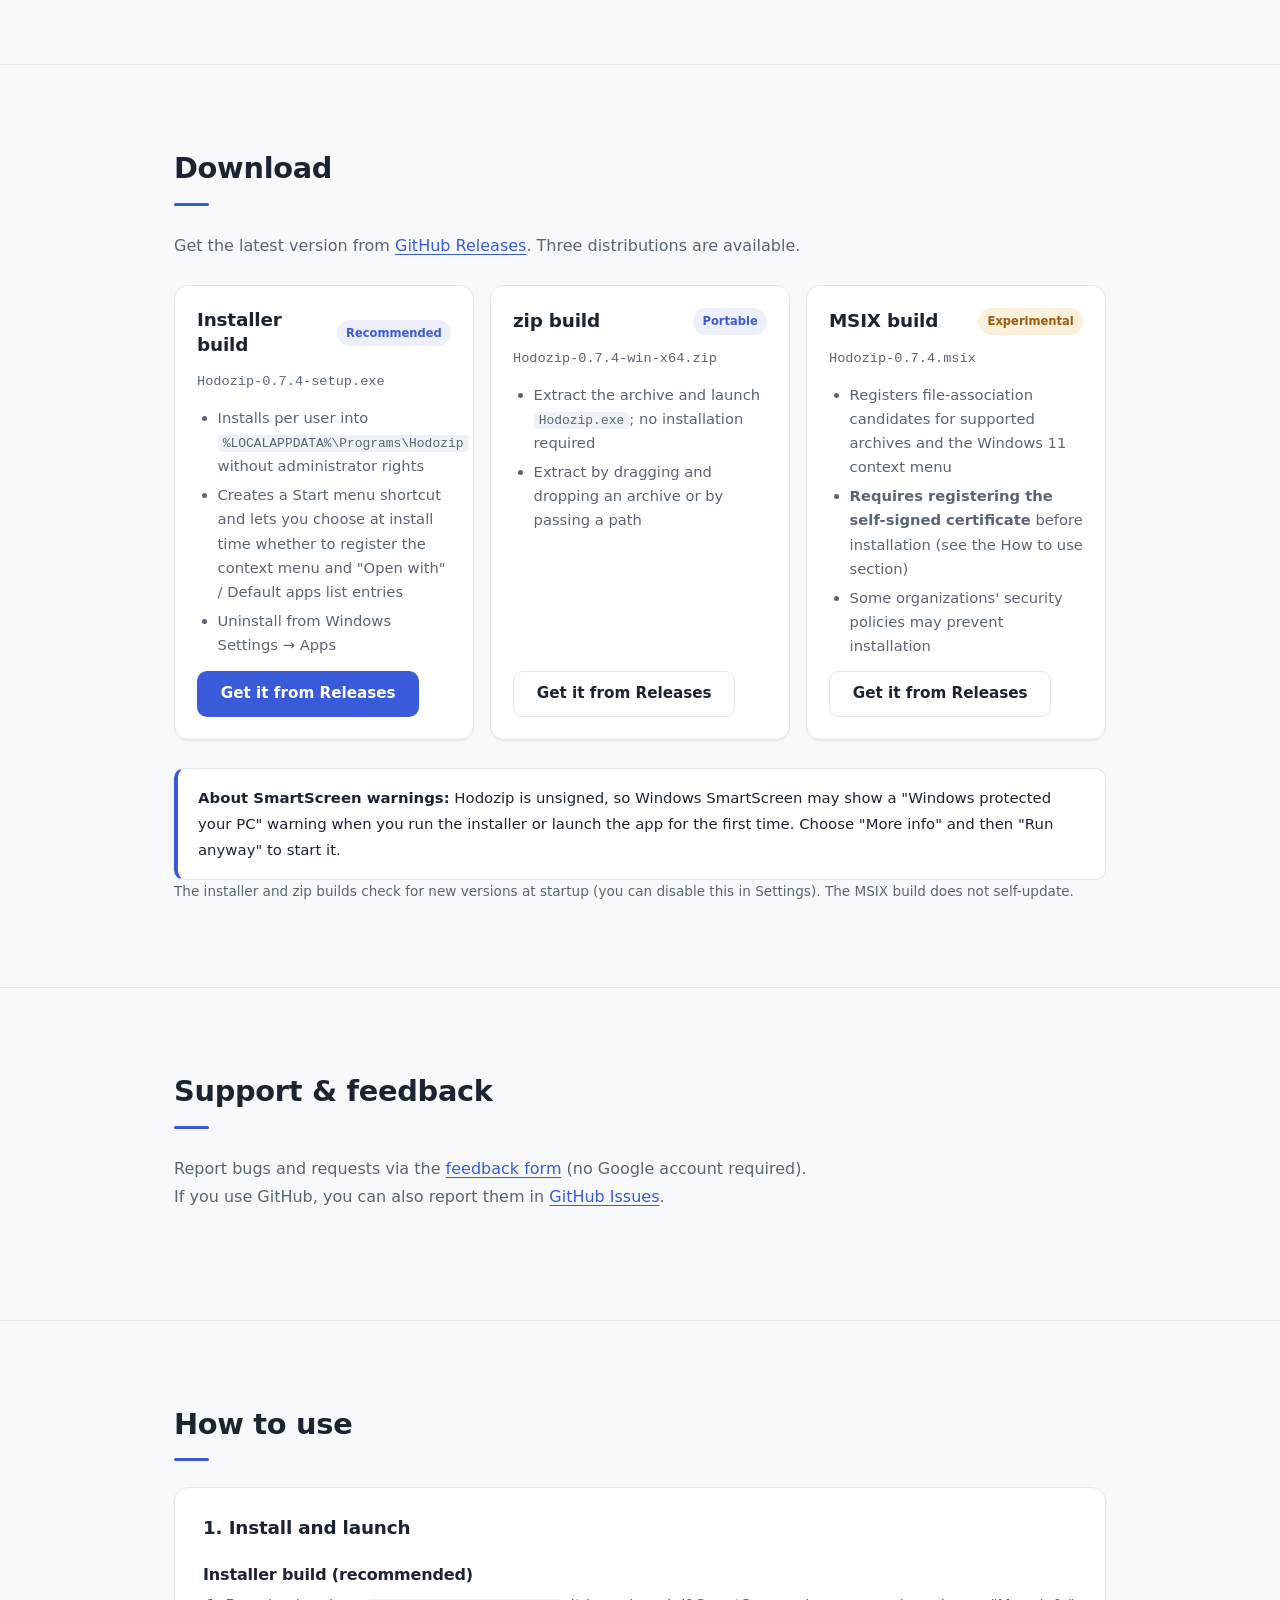
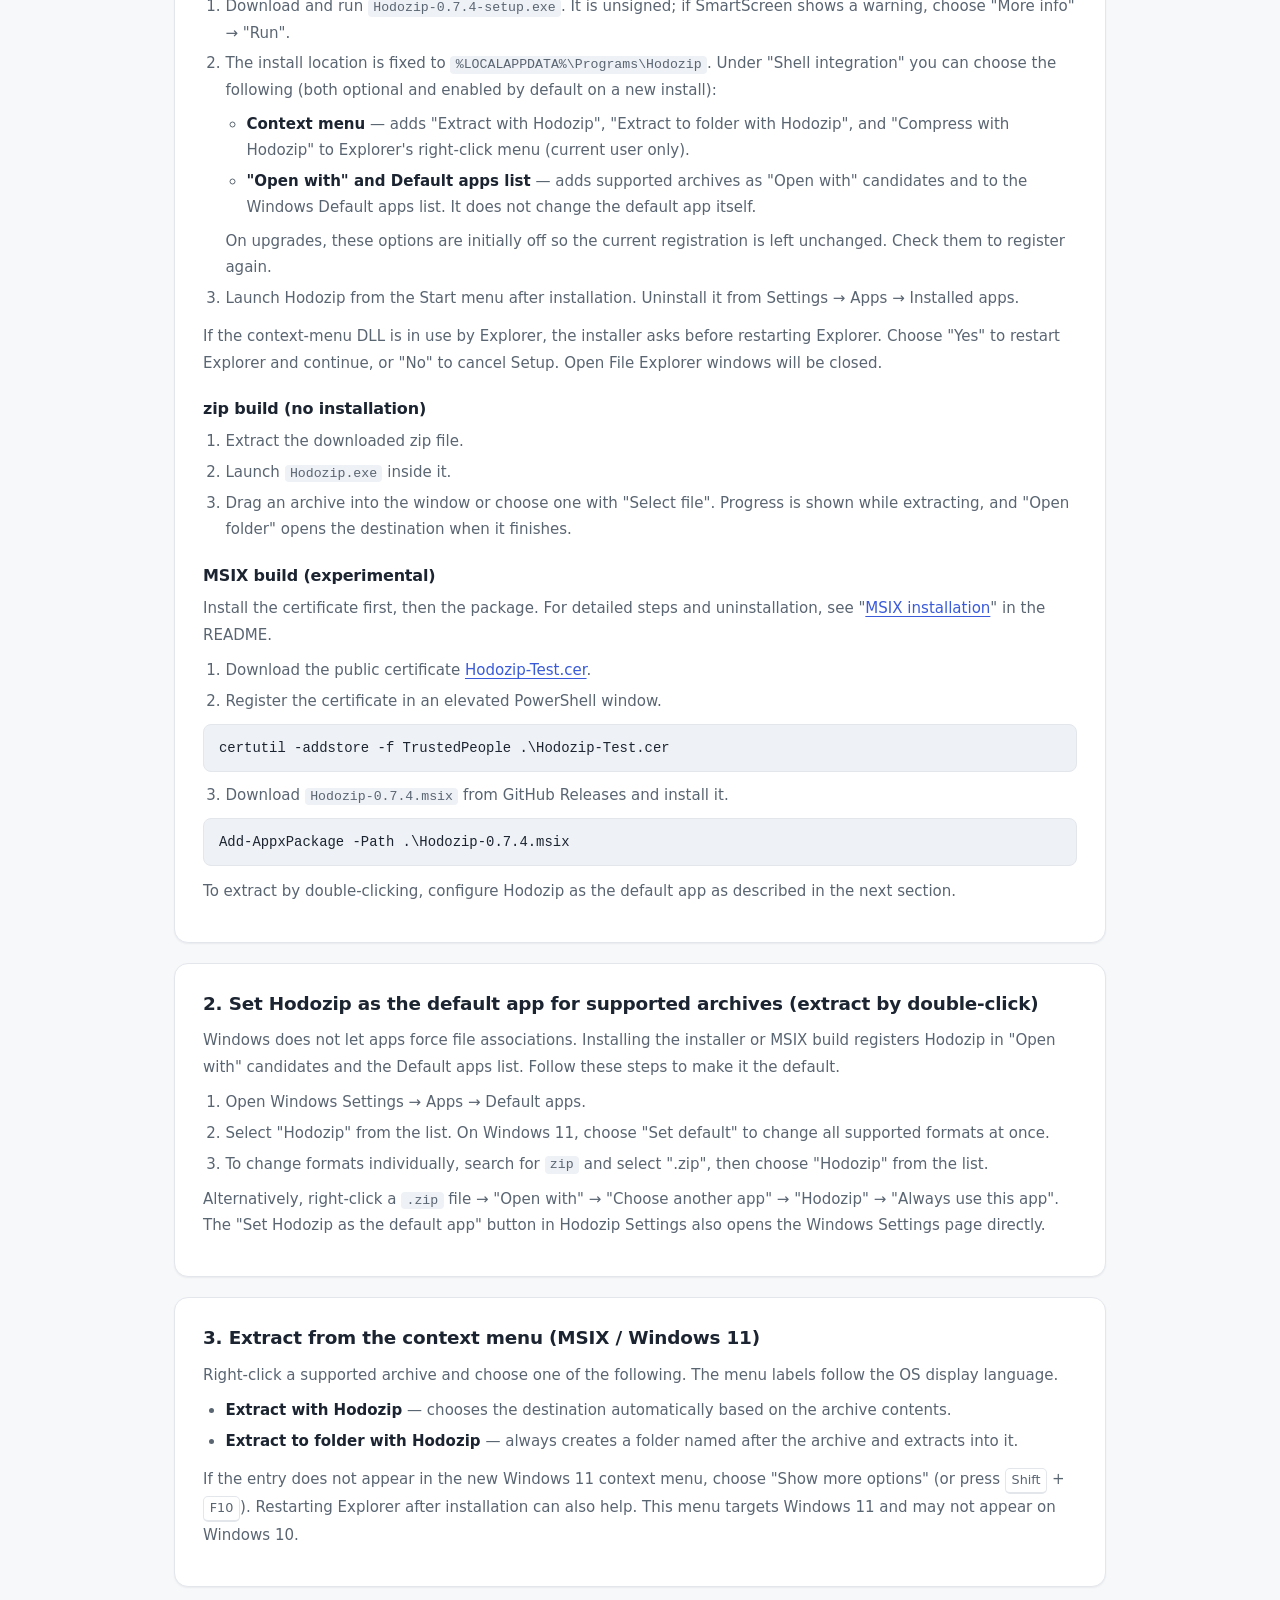
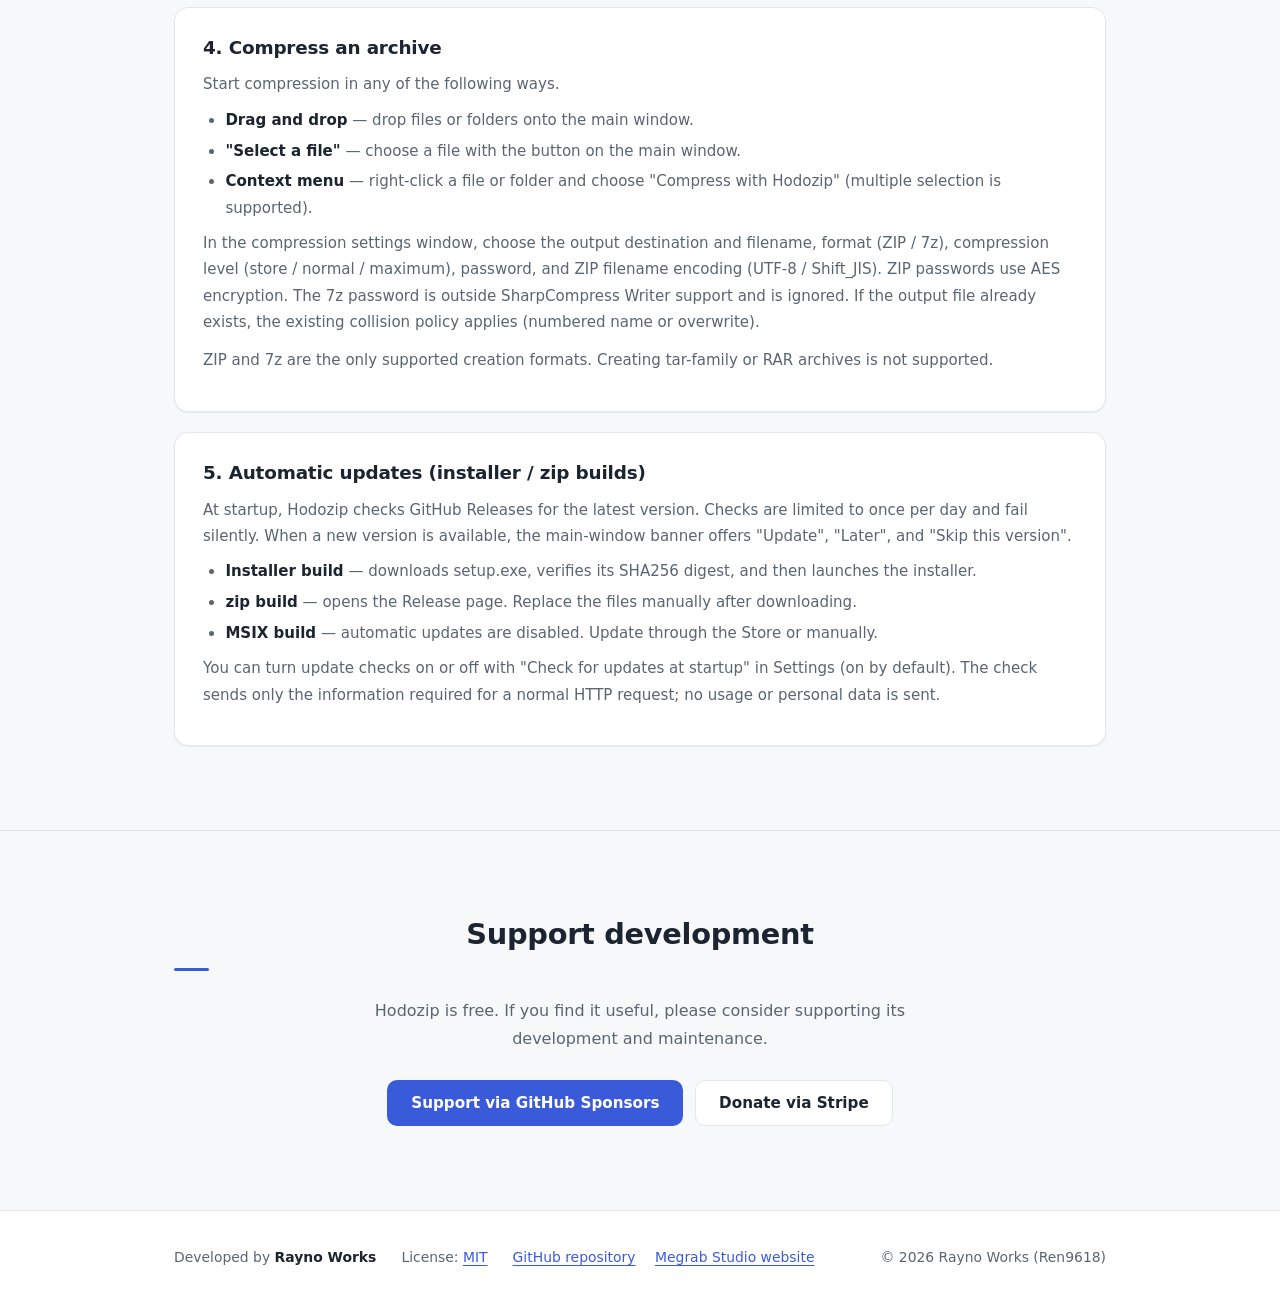
==== commit c454285b: "chore: bump version to 0.7.4" ====
--- a/docs/en/index.html
+++ b/docs/en/index.html
@@ -66,7 +66,7 @@
         <a class="btn btn-ghost" href="https://github.com/Ren9618/Hodozip">View on GitHub</a>
       </div>
       <ul class="hero-chips" aria-label="Version and requirements">
-        <li class="chip-accent">Current version v0.7.3</li>
+        <li class="chip-accent">Current version v0.7.4</li>
         <li>Windows 10 (19041+) / Windows 11</li>
         <li>MIT License</li>
       </ul>
@@ -233,7 +233,7 @@
           <h3>Installer build</h3>
           <span class="badge">Recommended</span>
         </div>
-        <p class="dl-file">Hodozip-0.7.3-setup.exe</p>
+        <p class="dl-file">Hodozip-0.7.4-setup.exe</p>
         <ul class="dl-list">
           <li>Installs per user into <code>%LOCALAPPDATA%\Programs\Hodozip</code> without administrator rights</li>
           <li>Creates a Start menu shortcut and lets you choose at install time whether to register the context menu and "Open with" / Default apps list entries</li>
@@ -246,7 +246,7 @@
           <h3>zip build</h3>
           <span class="badge">Portable</span>
         </div>
-        <p class="dl-file">Hodozip-0.7.3-win-x64.zip</p>
+        <p class="dl-file">Hodozip-0.7.4-win-x64.zip</p>
         <ul class="dl-list">
           <li>Extract the archive and launch <code>Hodozip.exe</code>; no installation required</li>
           <li>Extract by dragging and dropping an archive or by passing a path</li>
@@ -258,7 +258,7 @@
           <h3>MSIX build</h3>
           <span class="badge badge-warn">Experimental</span>
         </div>
-        <p class="dl-file">Hodozip-0.7.3.msix</p>
+        <p class="dl-file">Hodozip-0.7.4.msix</p>
         <ul class="dl-list">
           <li>Registers file-association candidates for supported archives and the Windows 11 context menu</li>
           <li><strong>Requires registering the self-signed certificate</strong> before installation (see the How to use section)</li>
@@ -295,7 +295,7 @@
       <h3>1. Install and launch</h3>
       <h4>Installer build (recommended)</h4>
       <ol>
-        <li>Download and run <code>Hodozip-0.7.3-setup.exe</code>. It is unsigned; if SmartScreen shows a warning, choose "More info" → "Run".</li>
+        <li>Download and run <code>Hodozip-0.7.4-setup.exe</code>. It is unsigned; if SmartScreen shows a warning, choose "More info" → "Run".</li>
         <li>The install location is fixed to <code>%LOCALAPPDATA%\Programs\Hodozip</code>. Under "Shell integration" you can choose the following (both optional and enabled by default on a new install):
           <ul>
             <li><strong>Context menu</strong> — adds "Extract with Hodozip", "Extract to folder with Hodozip", and "Compress with Hodozip" to Explorer's right-click menu (current user only).</li>
@@ -315,14 +315,14 @@
       <h4>MSIX build (experimental)</h4>
       <p>Install the certificate first, then the package. For detailed steps and uninstallation, see "<a class="inline-link" href="https://github.com/Ren9618/Hodozip/blob/main/README.en.md#msix-installation-advanced-experimental">MSIX installation</a>" in the README.</p>
       <ol>
-        <li>Download the public certificate <a class="inline-link" href="https://github.com/Ren9618/Hodozip/raw/v0.7.3/packaging/certs/Hodozip-Test.cer">Hodozip-Test.cer</a>.</li>
+        <li>Download the public certificate <a class="inline-link" href="https://github.com/Ren9618/Hodozip/raw/v0.7.4/packaging/certs/Hodozip-Test.cer">Hodozip-Test.cer</a>.</li>
         <li>Register the certificate in an elevated PowerShell window.</li>
       </ol>
       <pre><code>certutil -addstore -f TrustedPeople .\Hodozip-Test.cer</code></pre>
       <ol start="3">
-        <li>Download <code>Hodozip-0.7.3.msix</code> from GitHub Releases and install it.</li>
+        <li>Download <code>Hodozip-0.7.4.msix</code> from GitHub Releases and install it.</li>
       </ol>
-      <pre><code>Add-AppxPackage -Path .\Hodozip-0.7.3.msix</code></pre>
+      <pre><code>Add-AppxPackage -Path .\Hodozip-0.7.4.msix</code></pre>
       <p class="note">To extract by double-clicking, configure Hodozip as the default app as described in the next section.</p>
     </article>
 
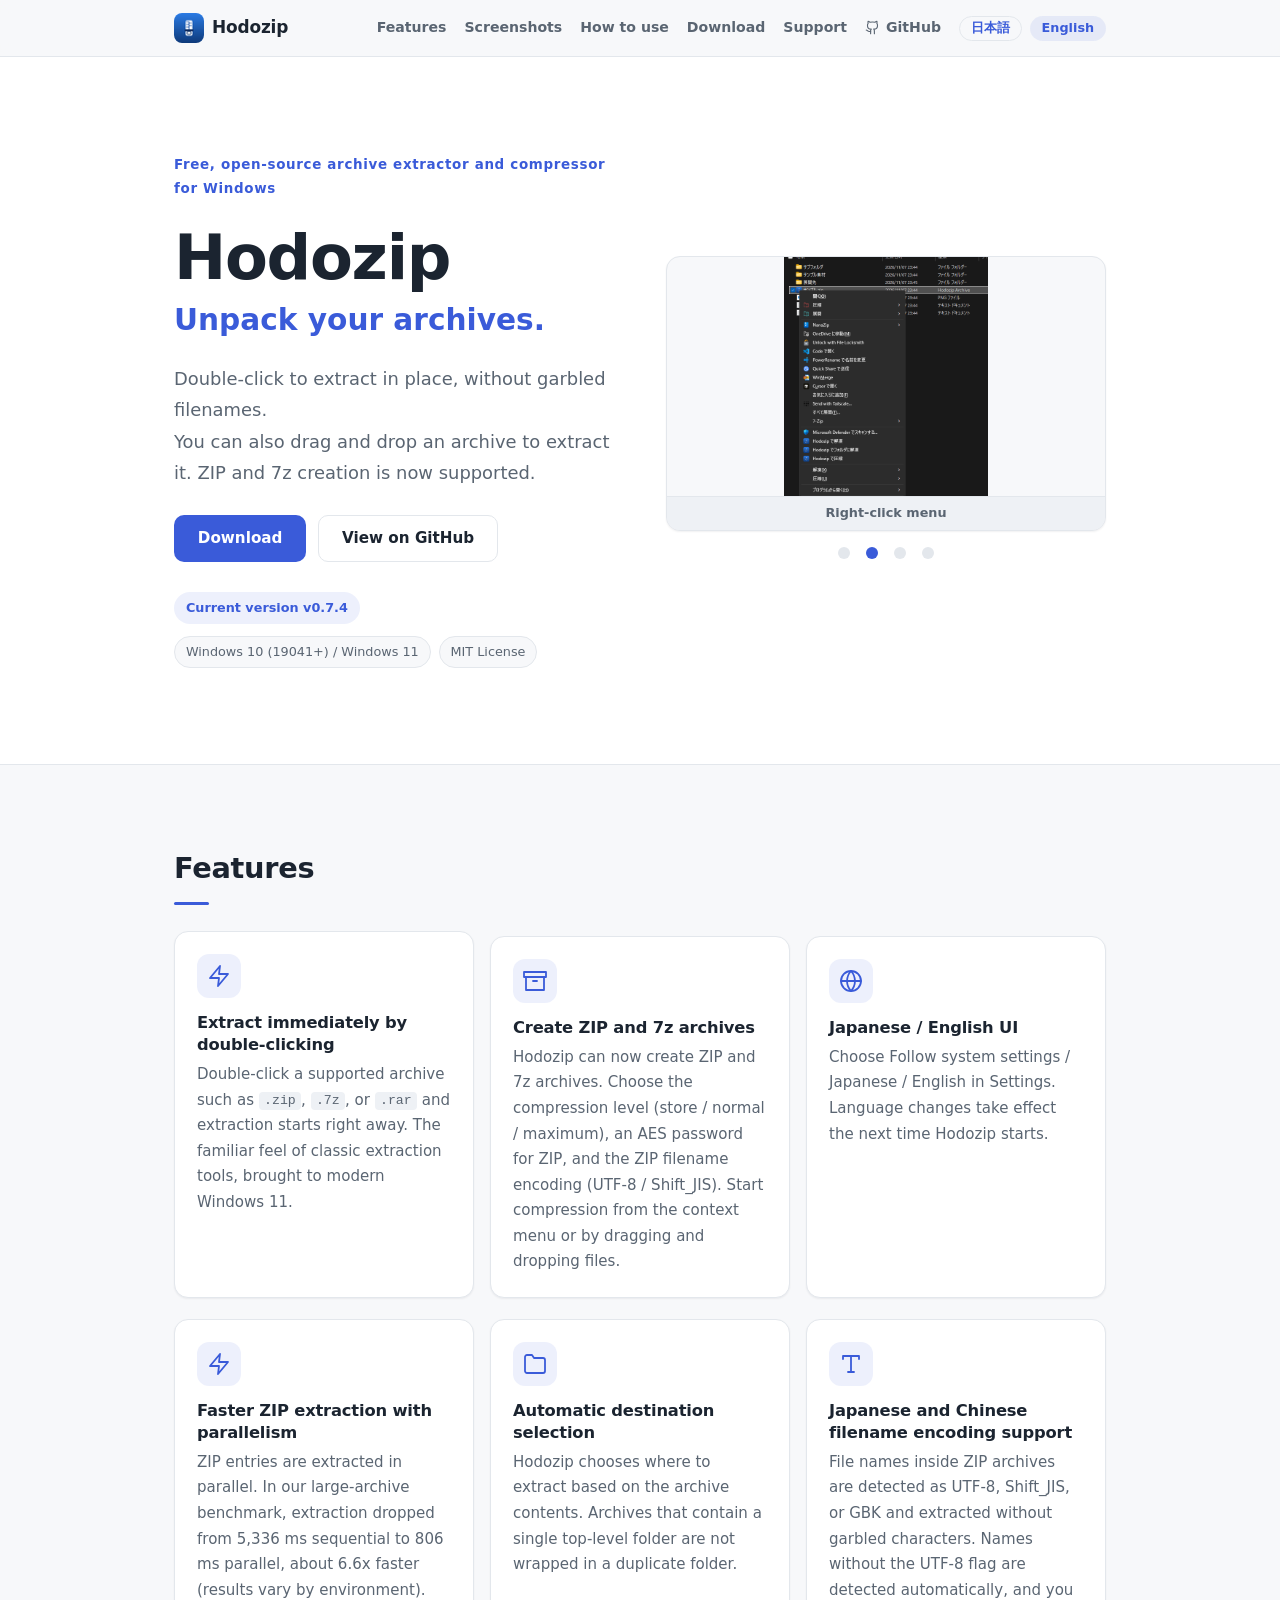
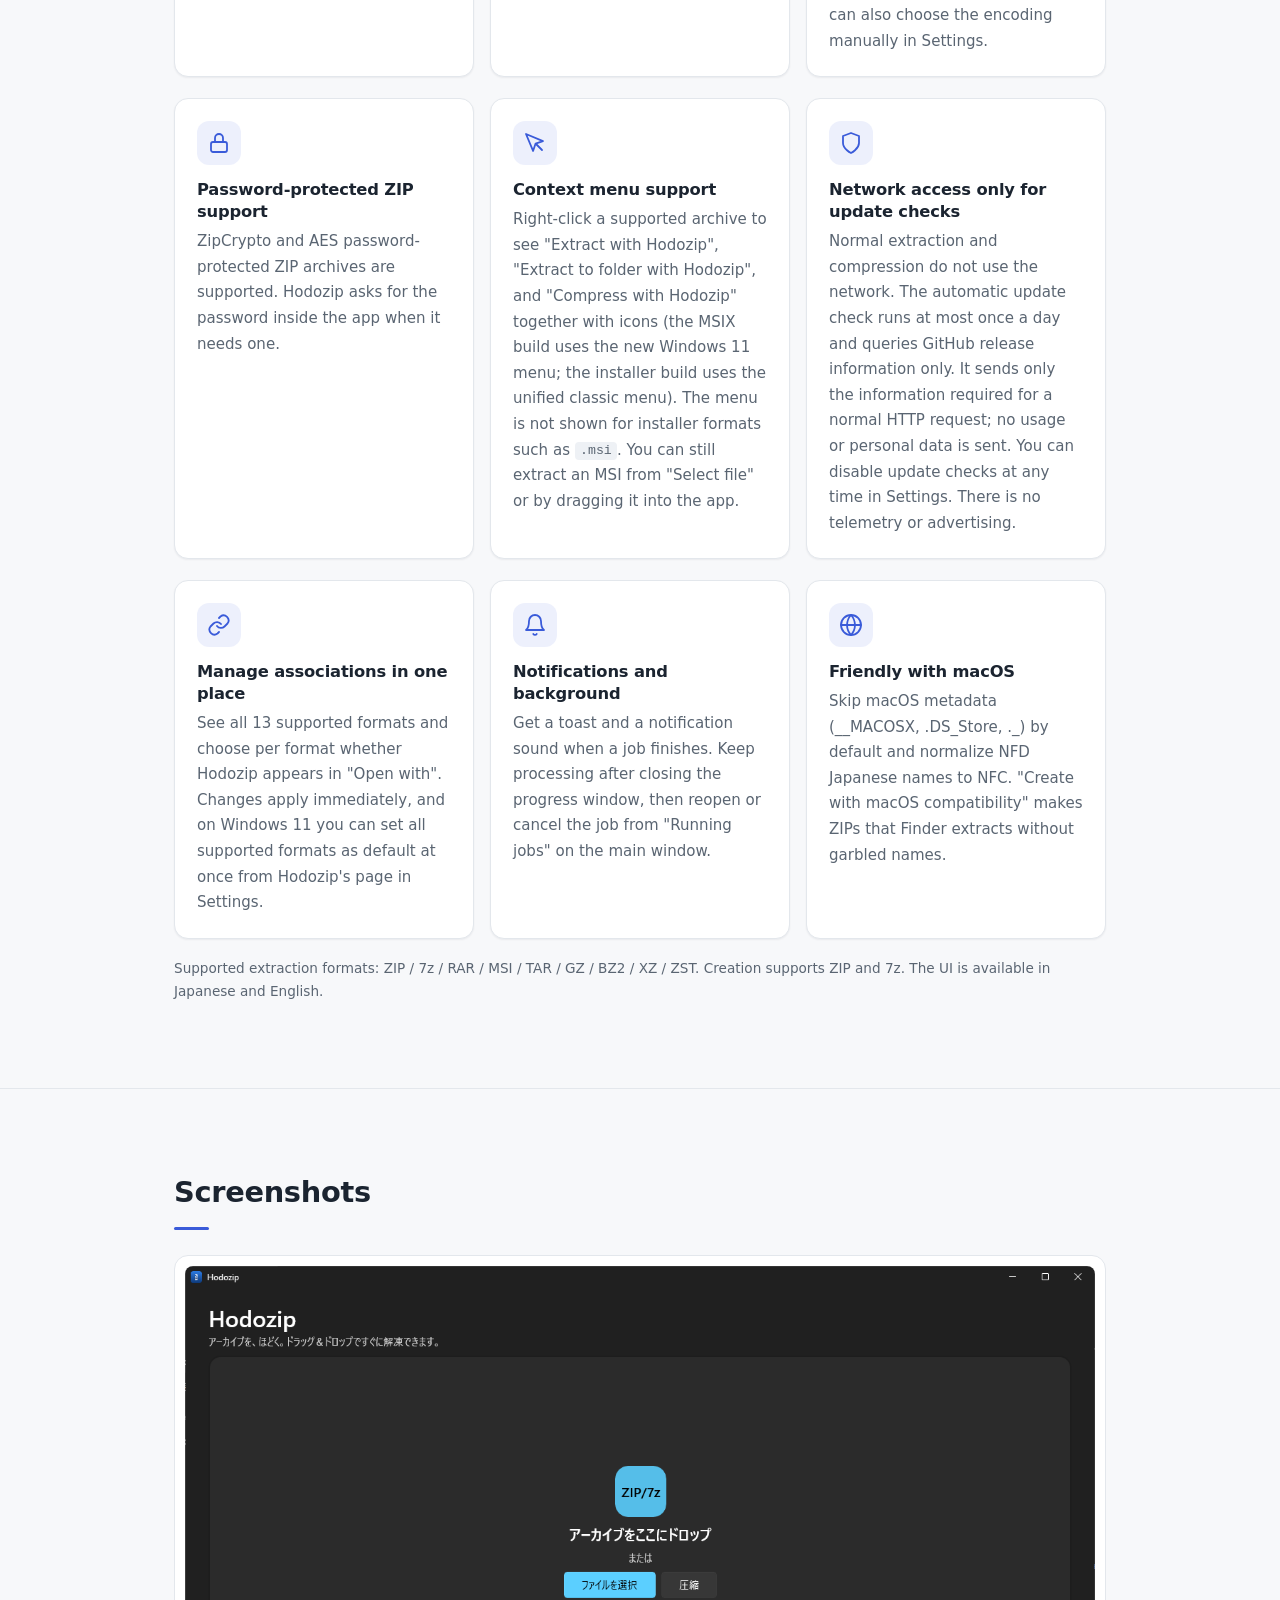
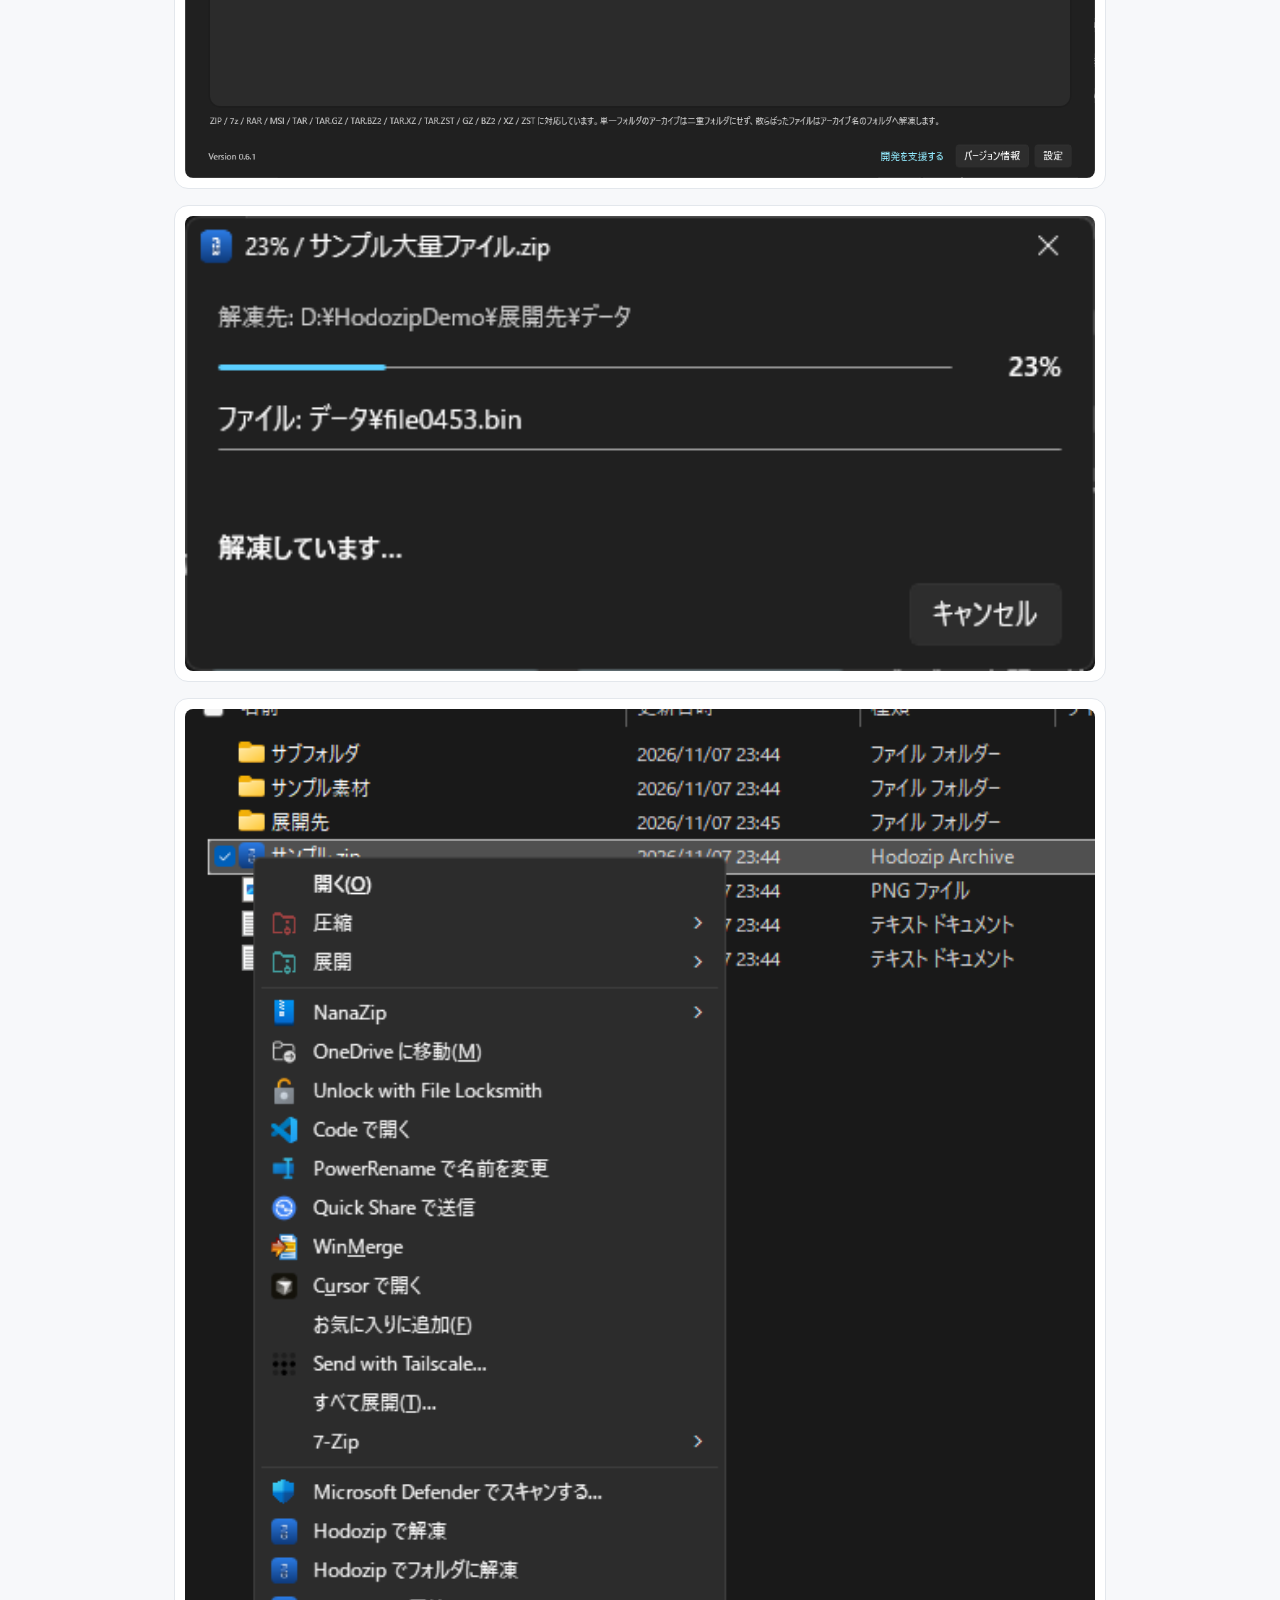
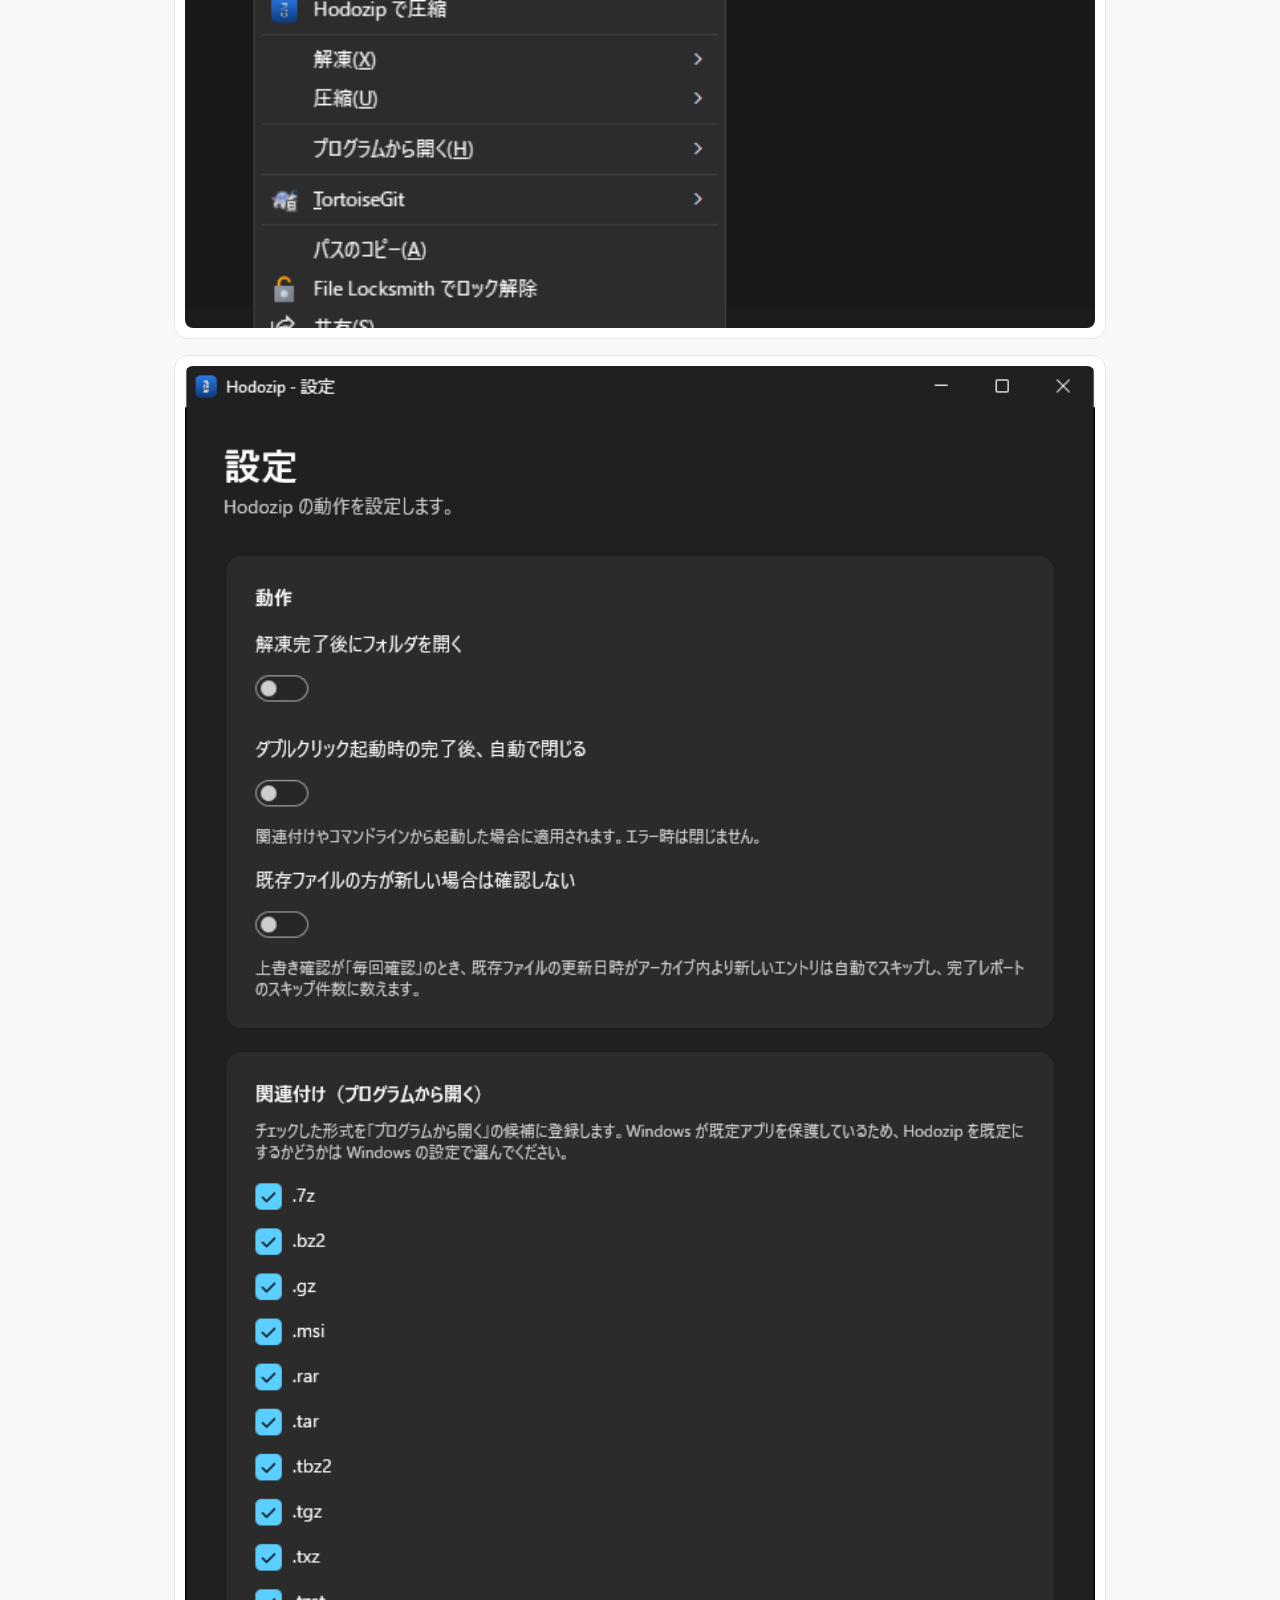
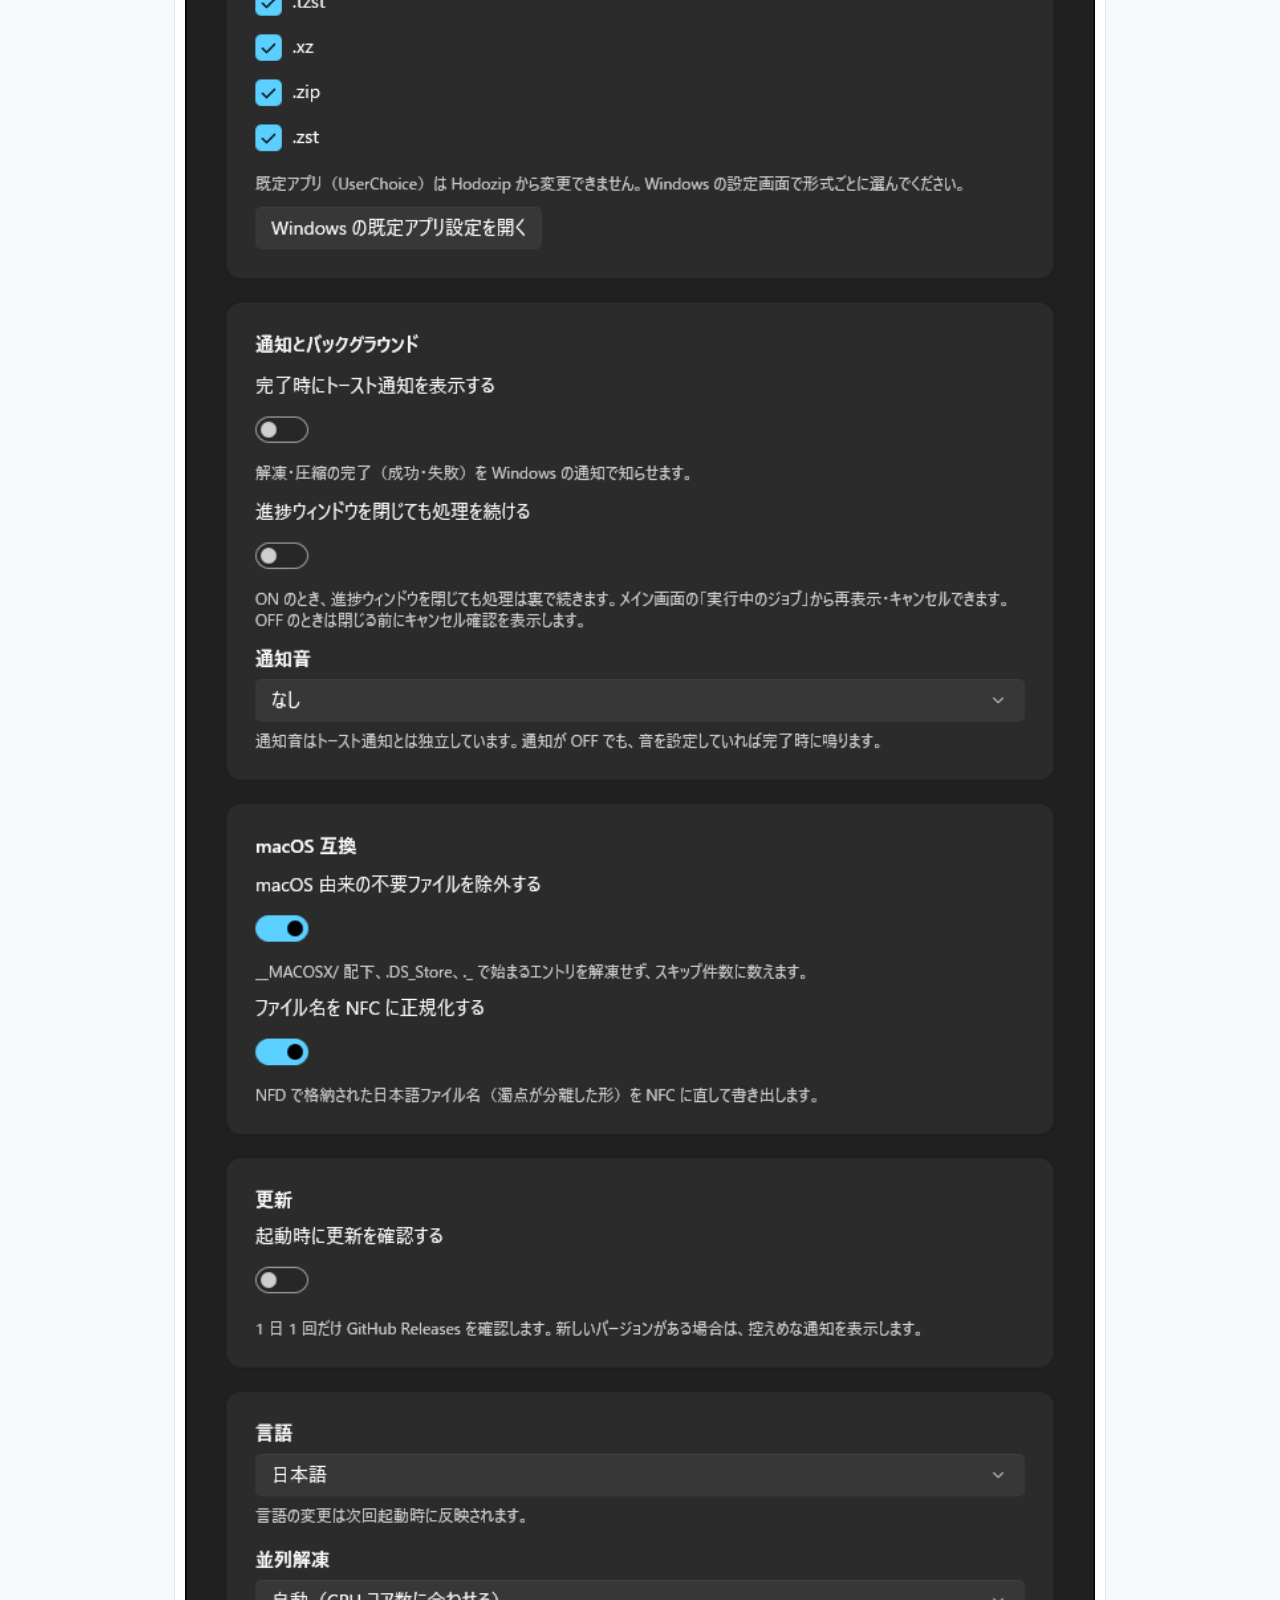
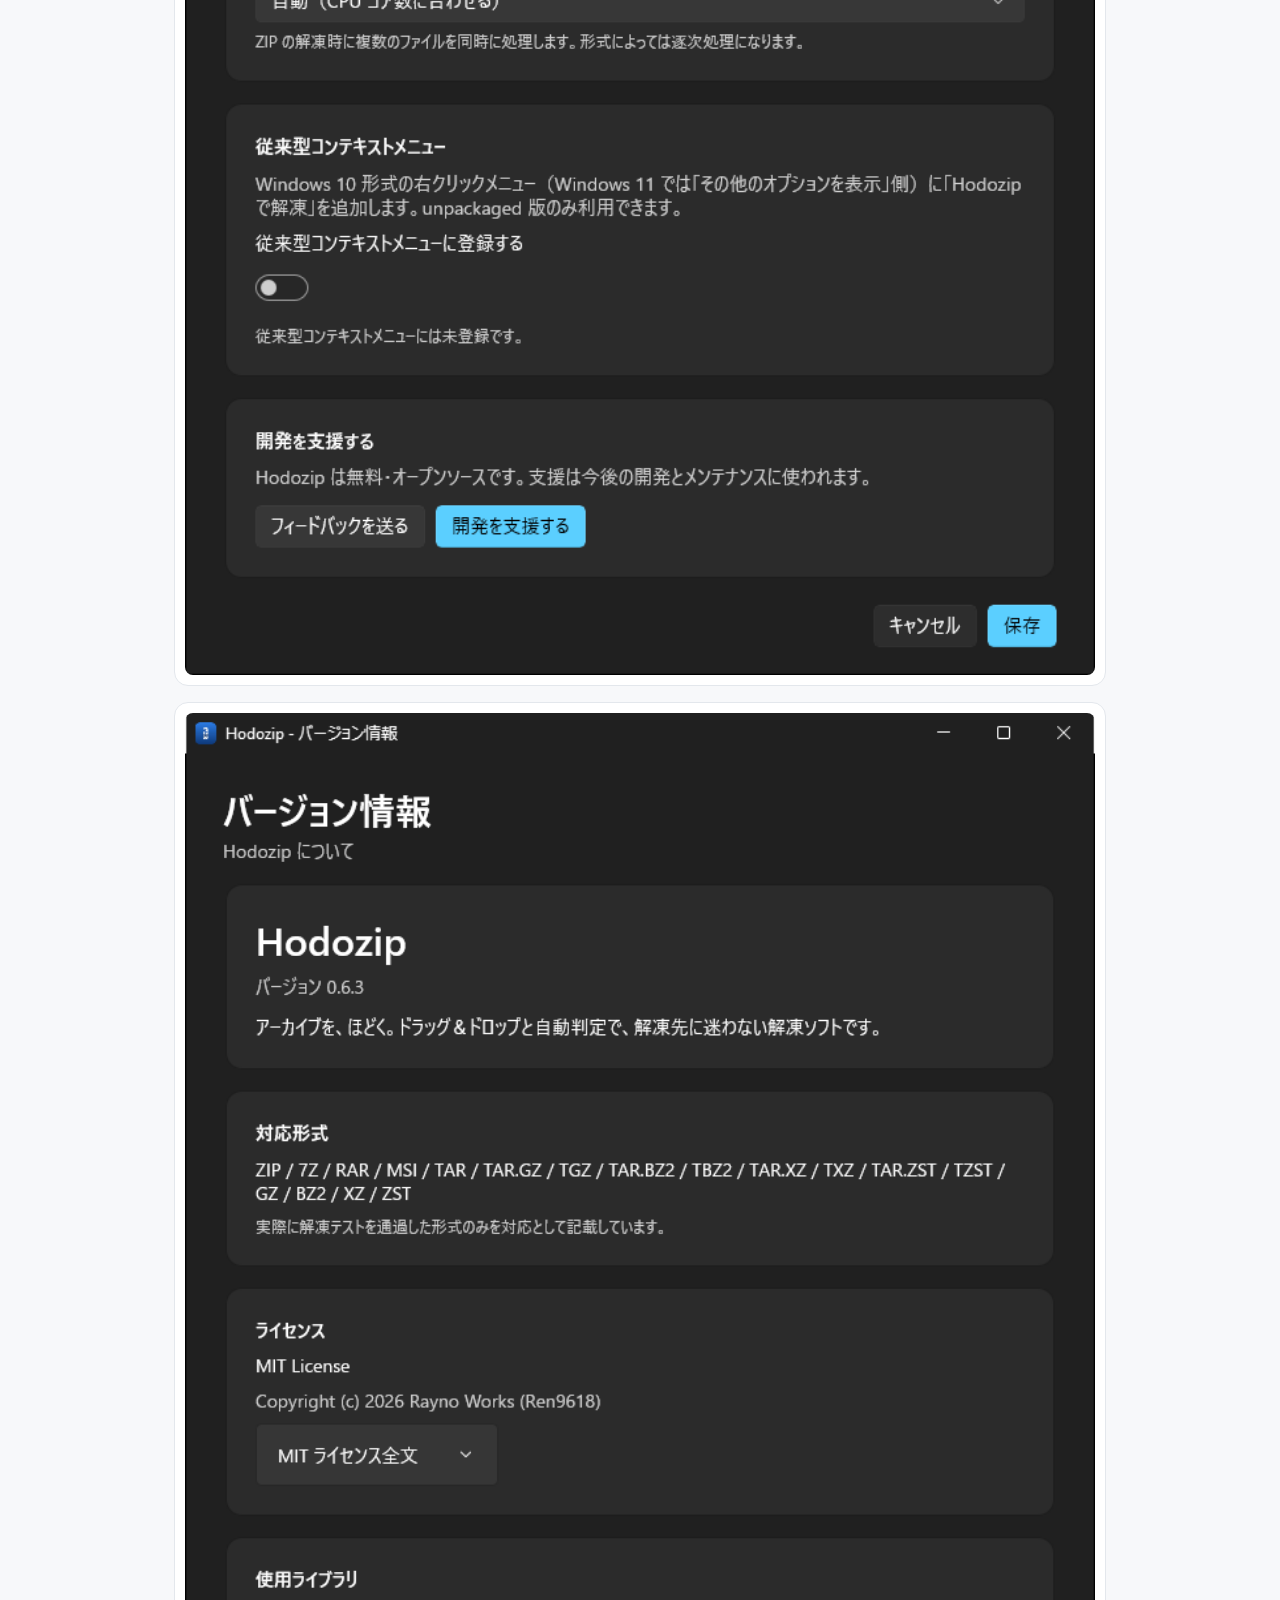
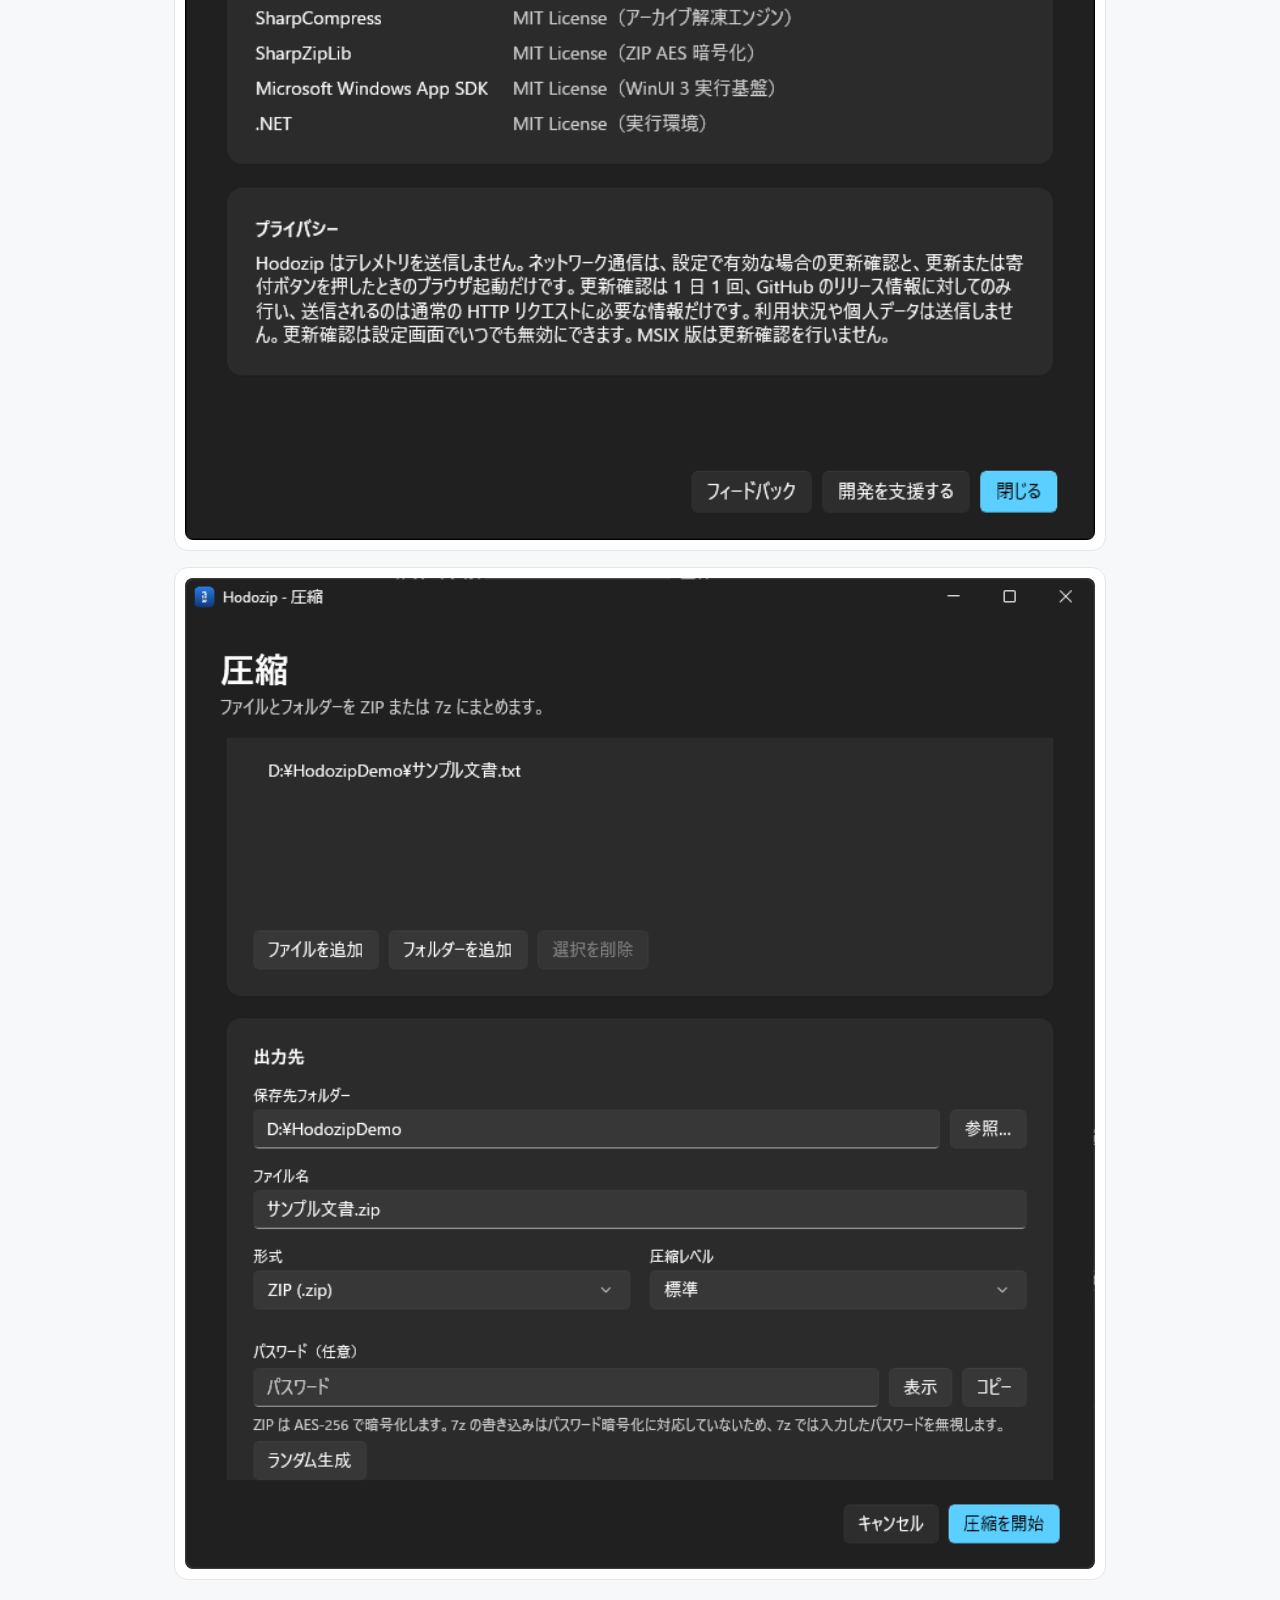
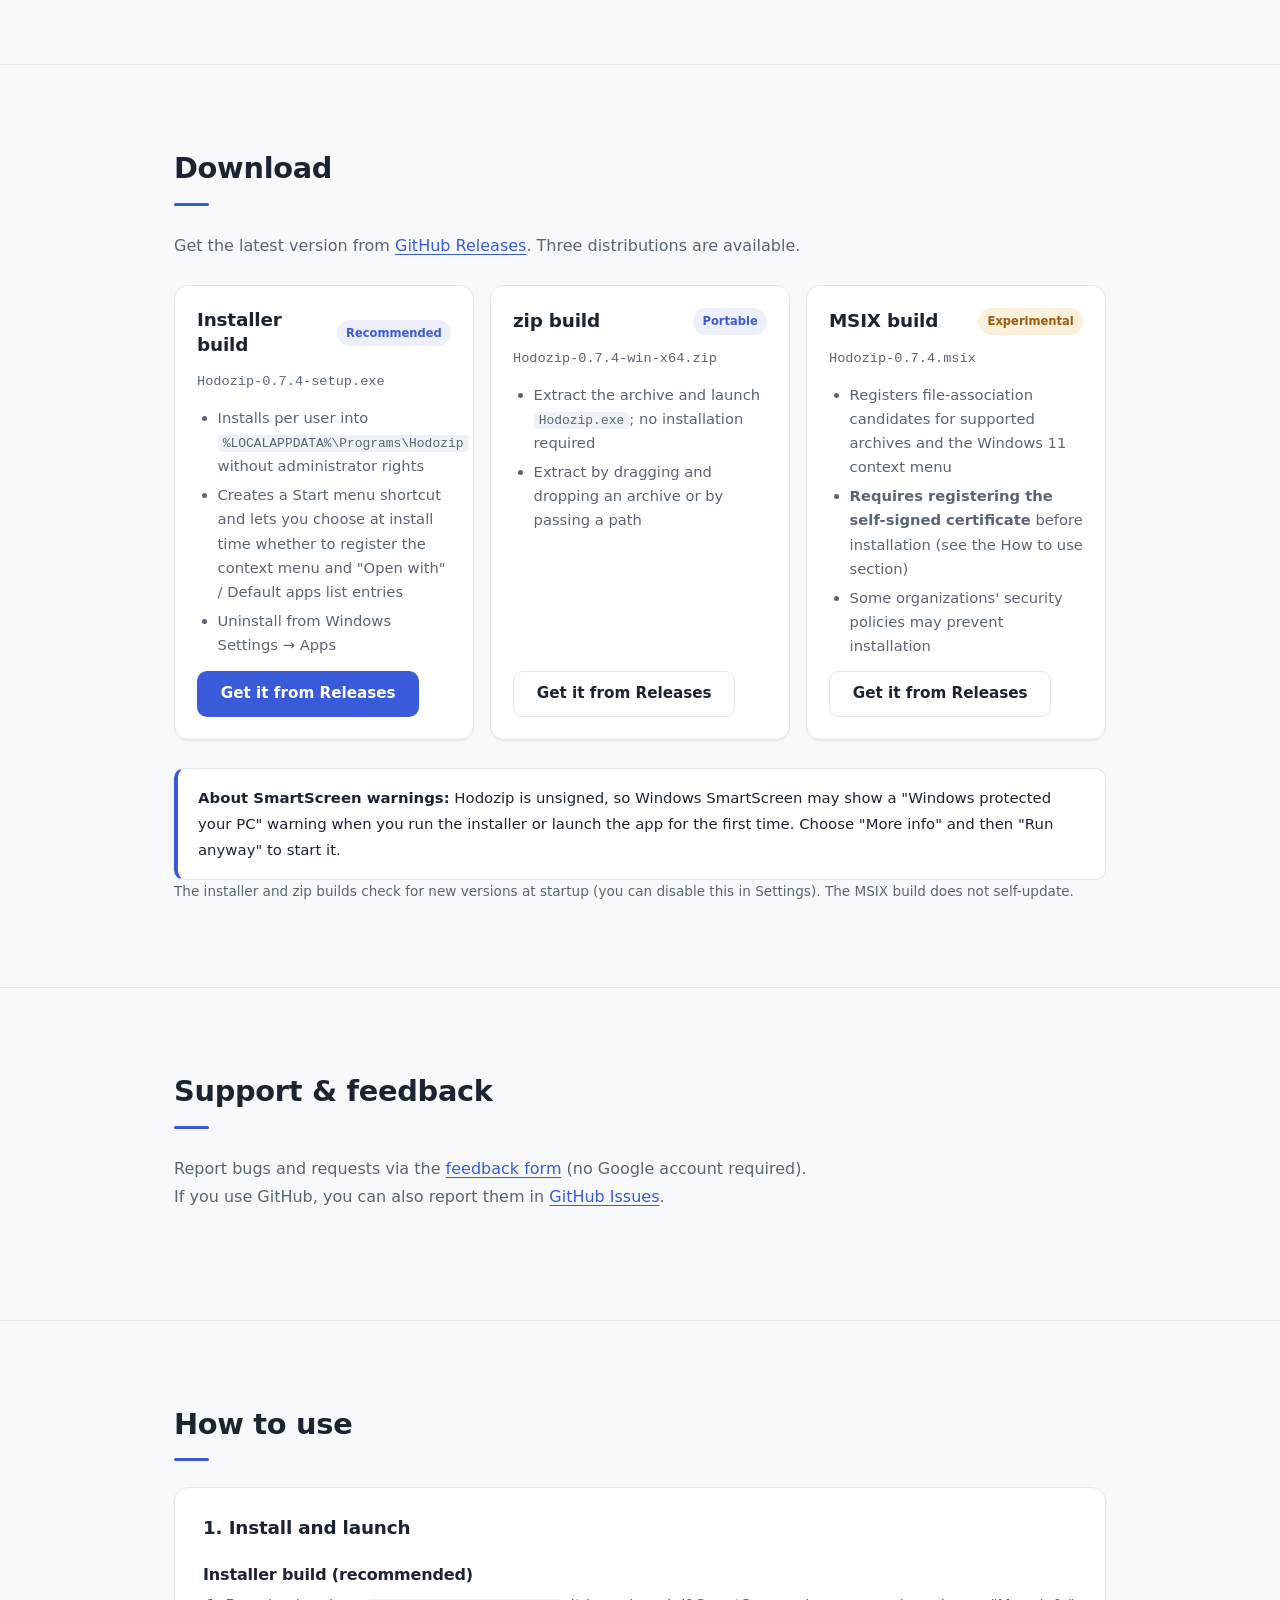
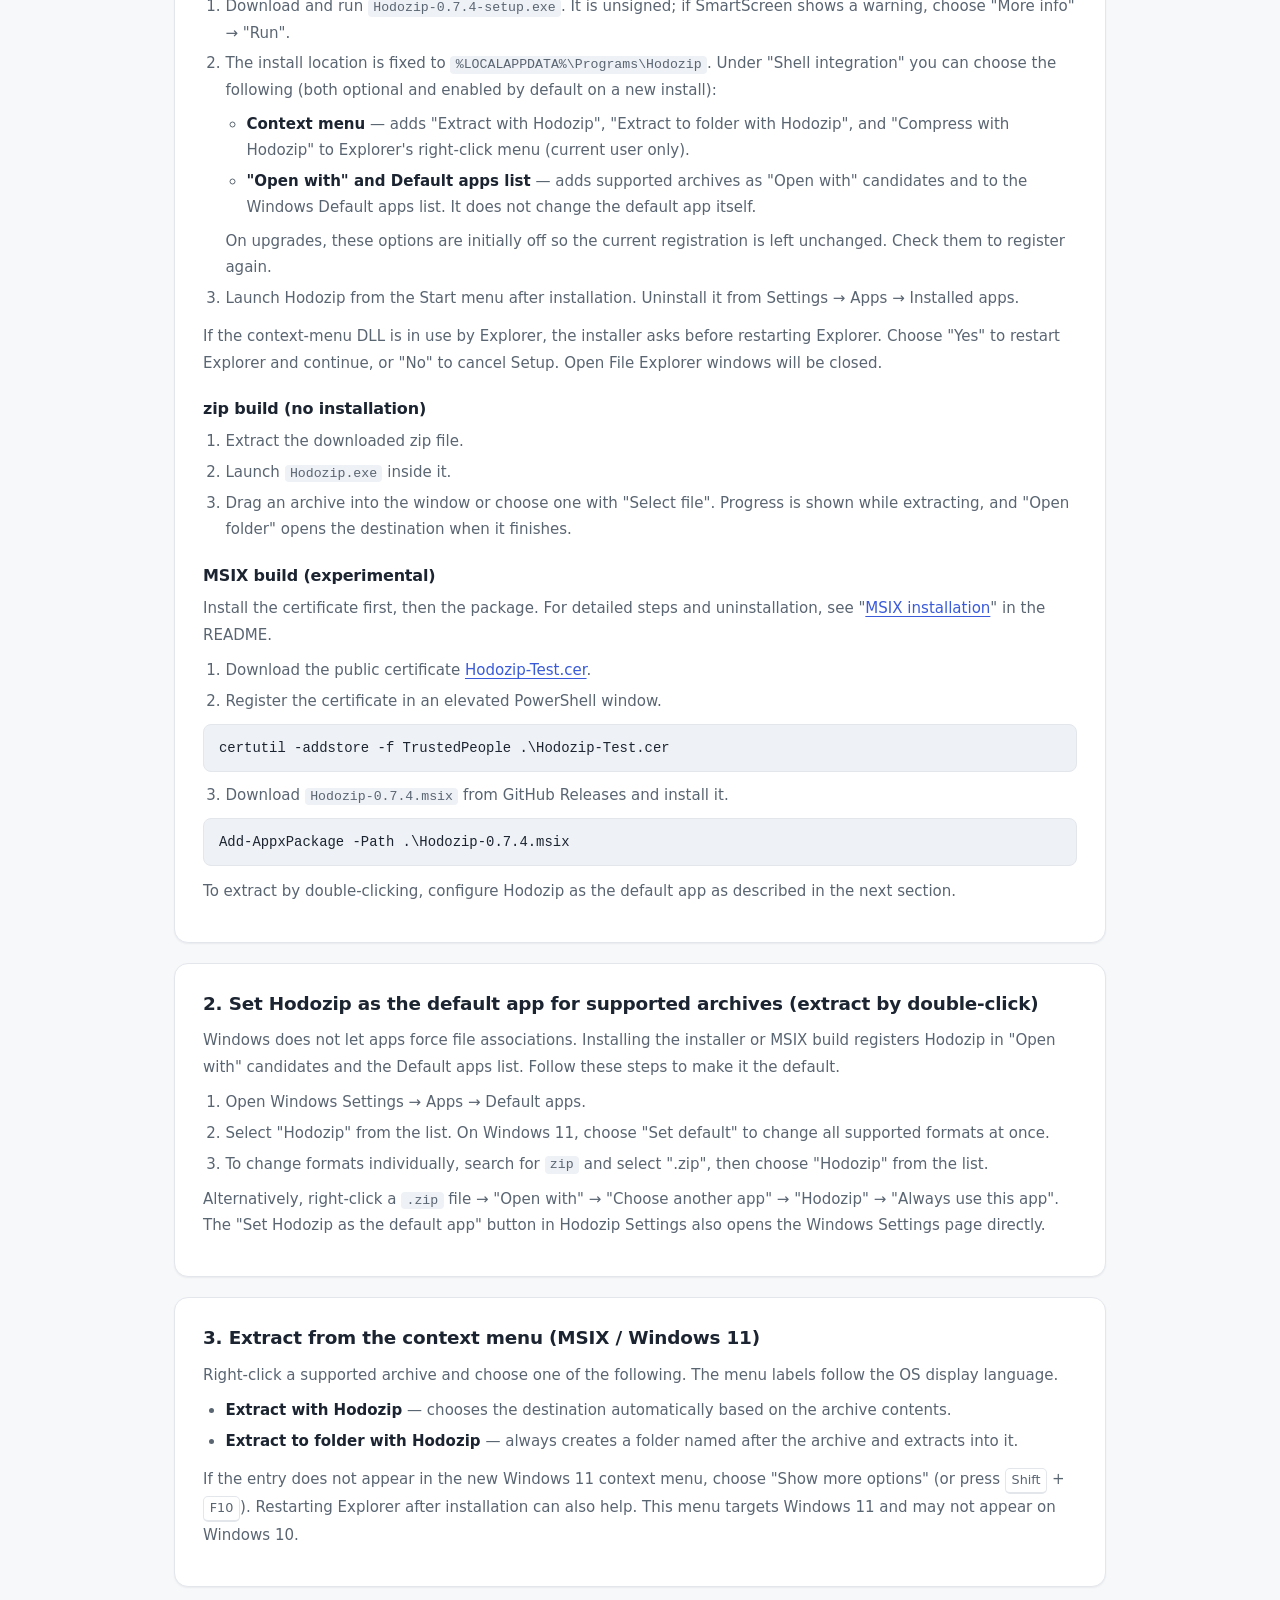
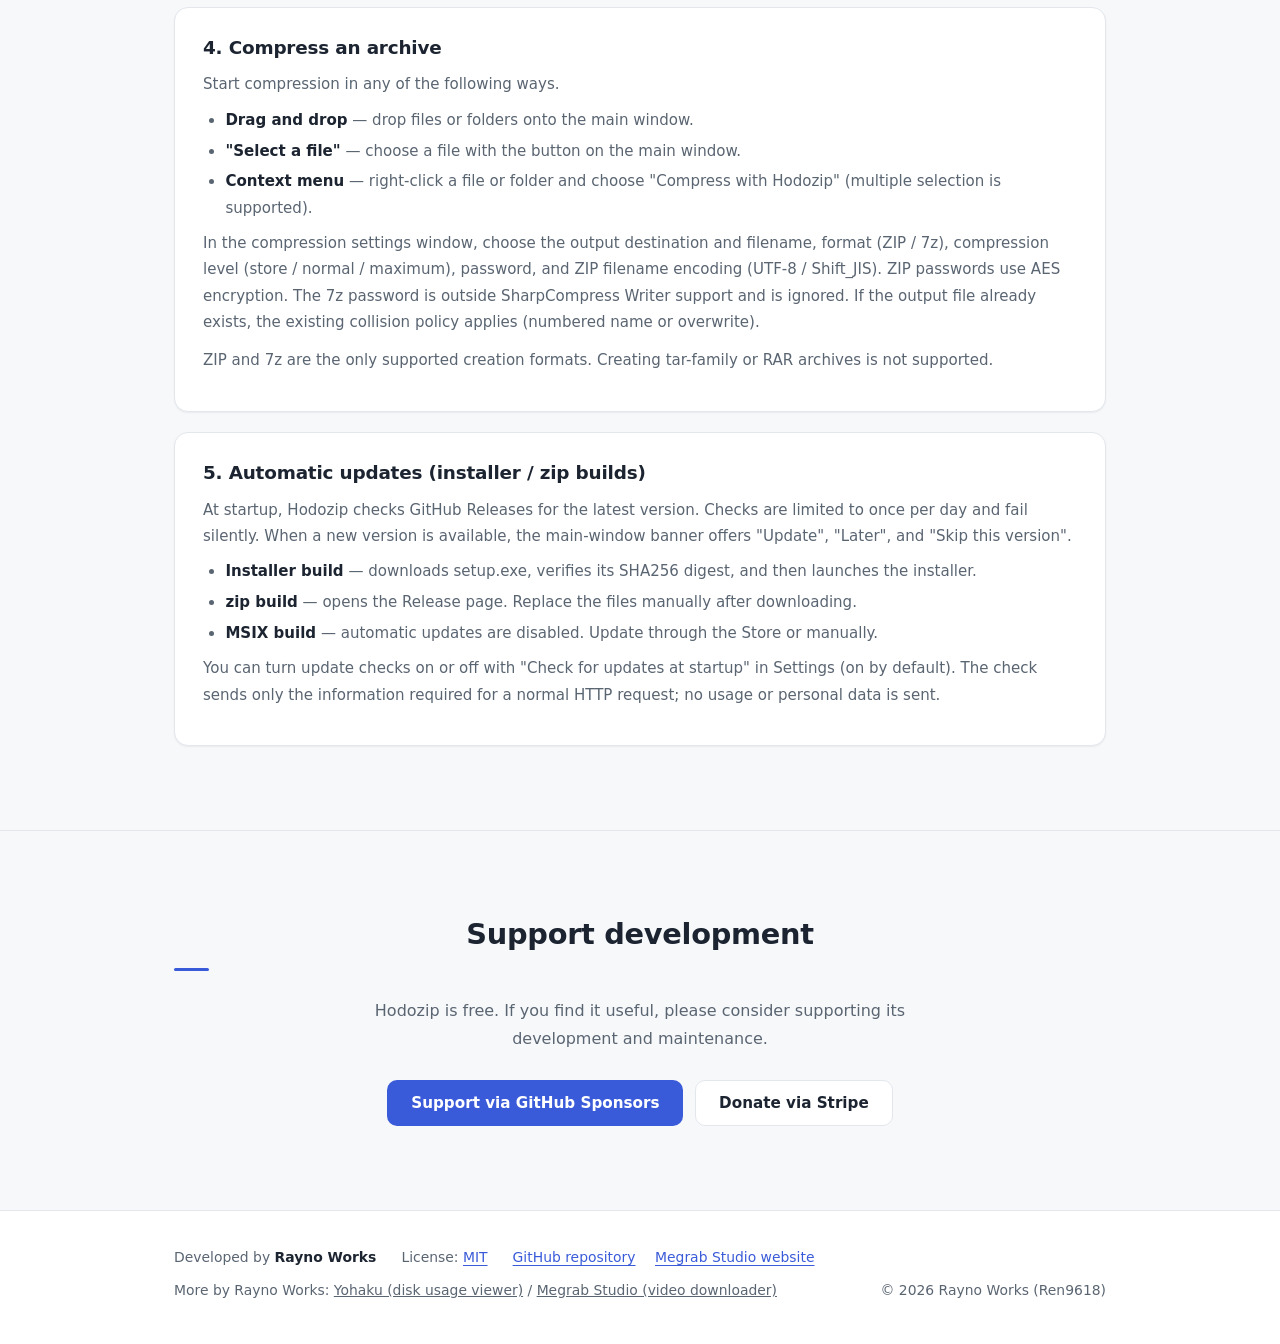
==== commit c12e07e6: "docs: add cross-links to other Rayno Works software" ====
--- a/docs/en/index.html
+++ b/docs/en/index.html
@@ -399,6 +399,7 @@
       <a class="inline-link" href="https://github.com/Ren9618/Hodozip">GitHub repository</a>
       <a class="inline-link" href="https://megrab.mikumiku.online">Megrab Studio website</a>
     </nav>
+    <p class="footer-item">More by Rayno Works: <a href="https://ren9618.github.io/Yohaku/en/">Yohaku (disk usage viewer)</a> / <a href="https://megrab.mikumiku.online">Megrab Studio (video downloader)</a></p>
     <p class="footer-item footer-copy">© 2026 Rayno Works (Ren9618)</p>
   </div>
 </footer>
